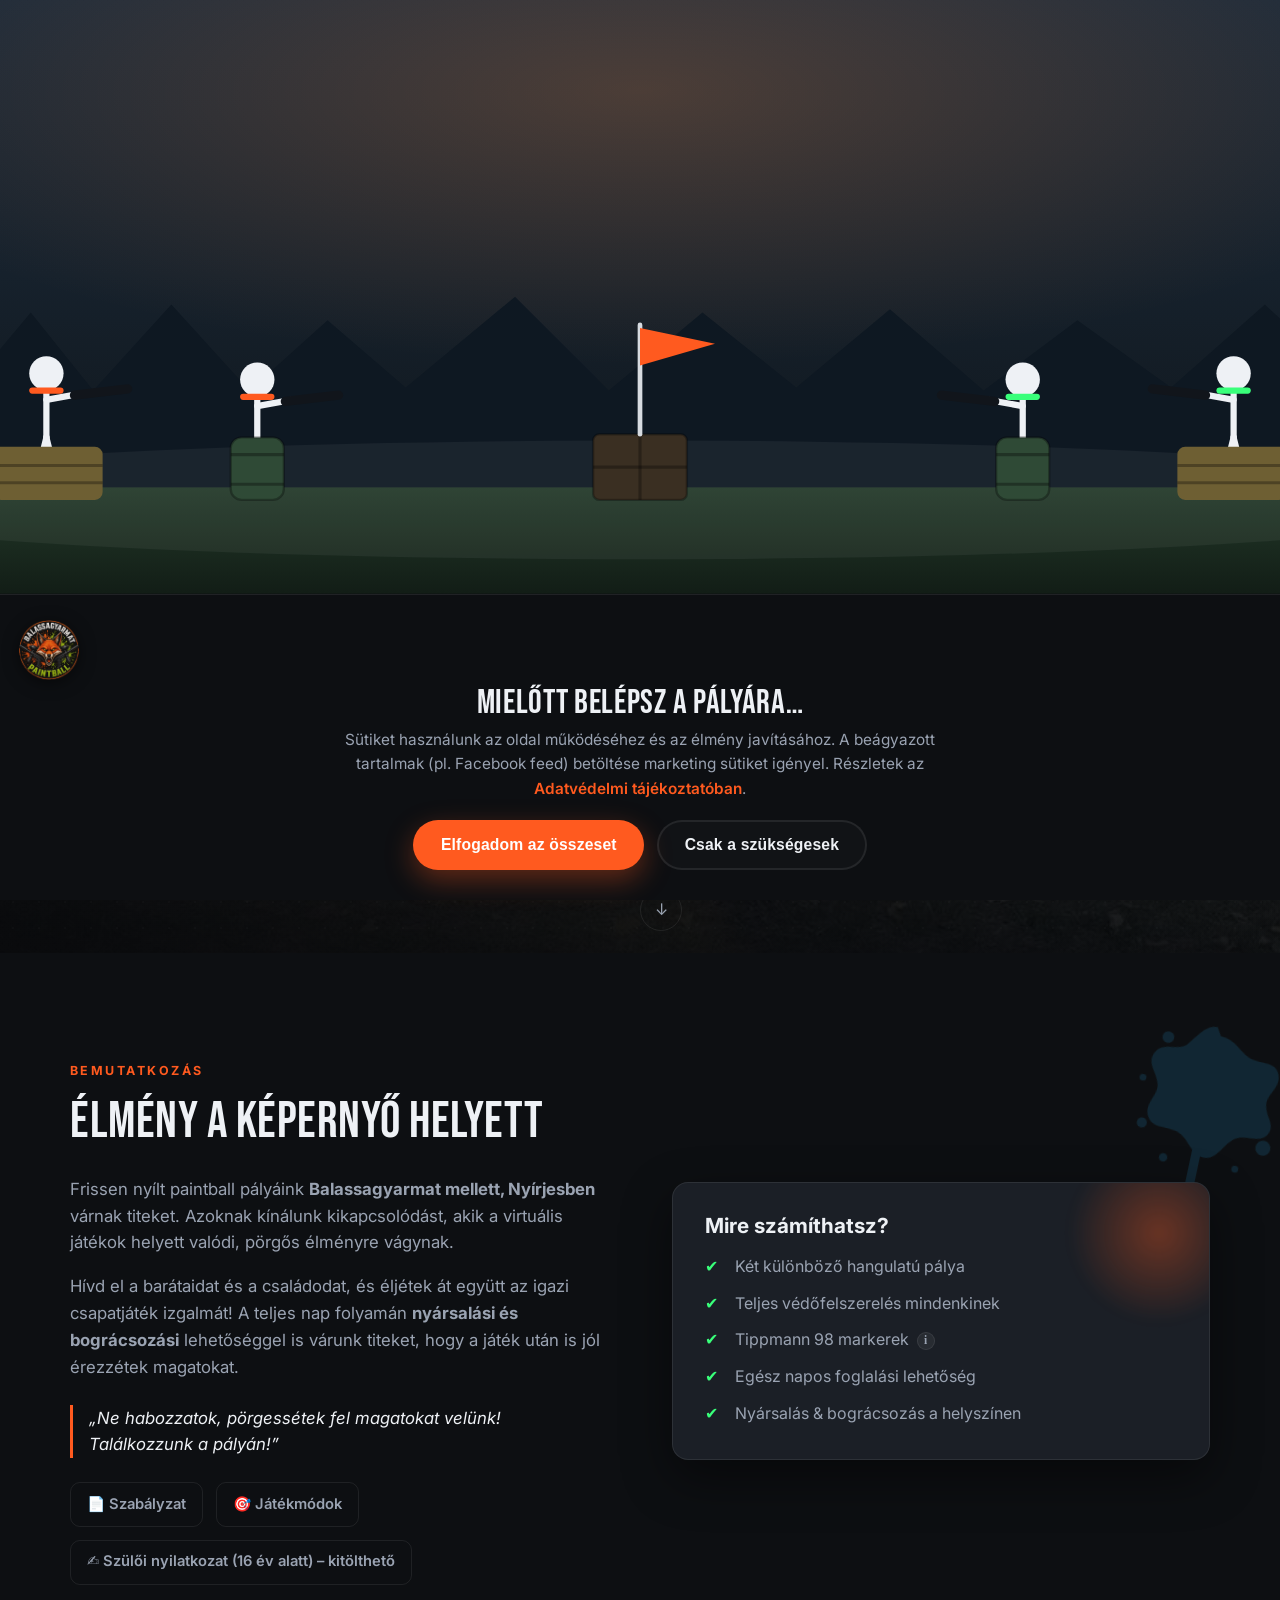
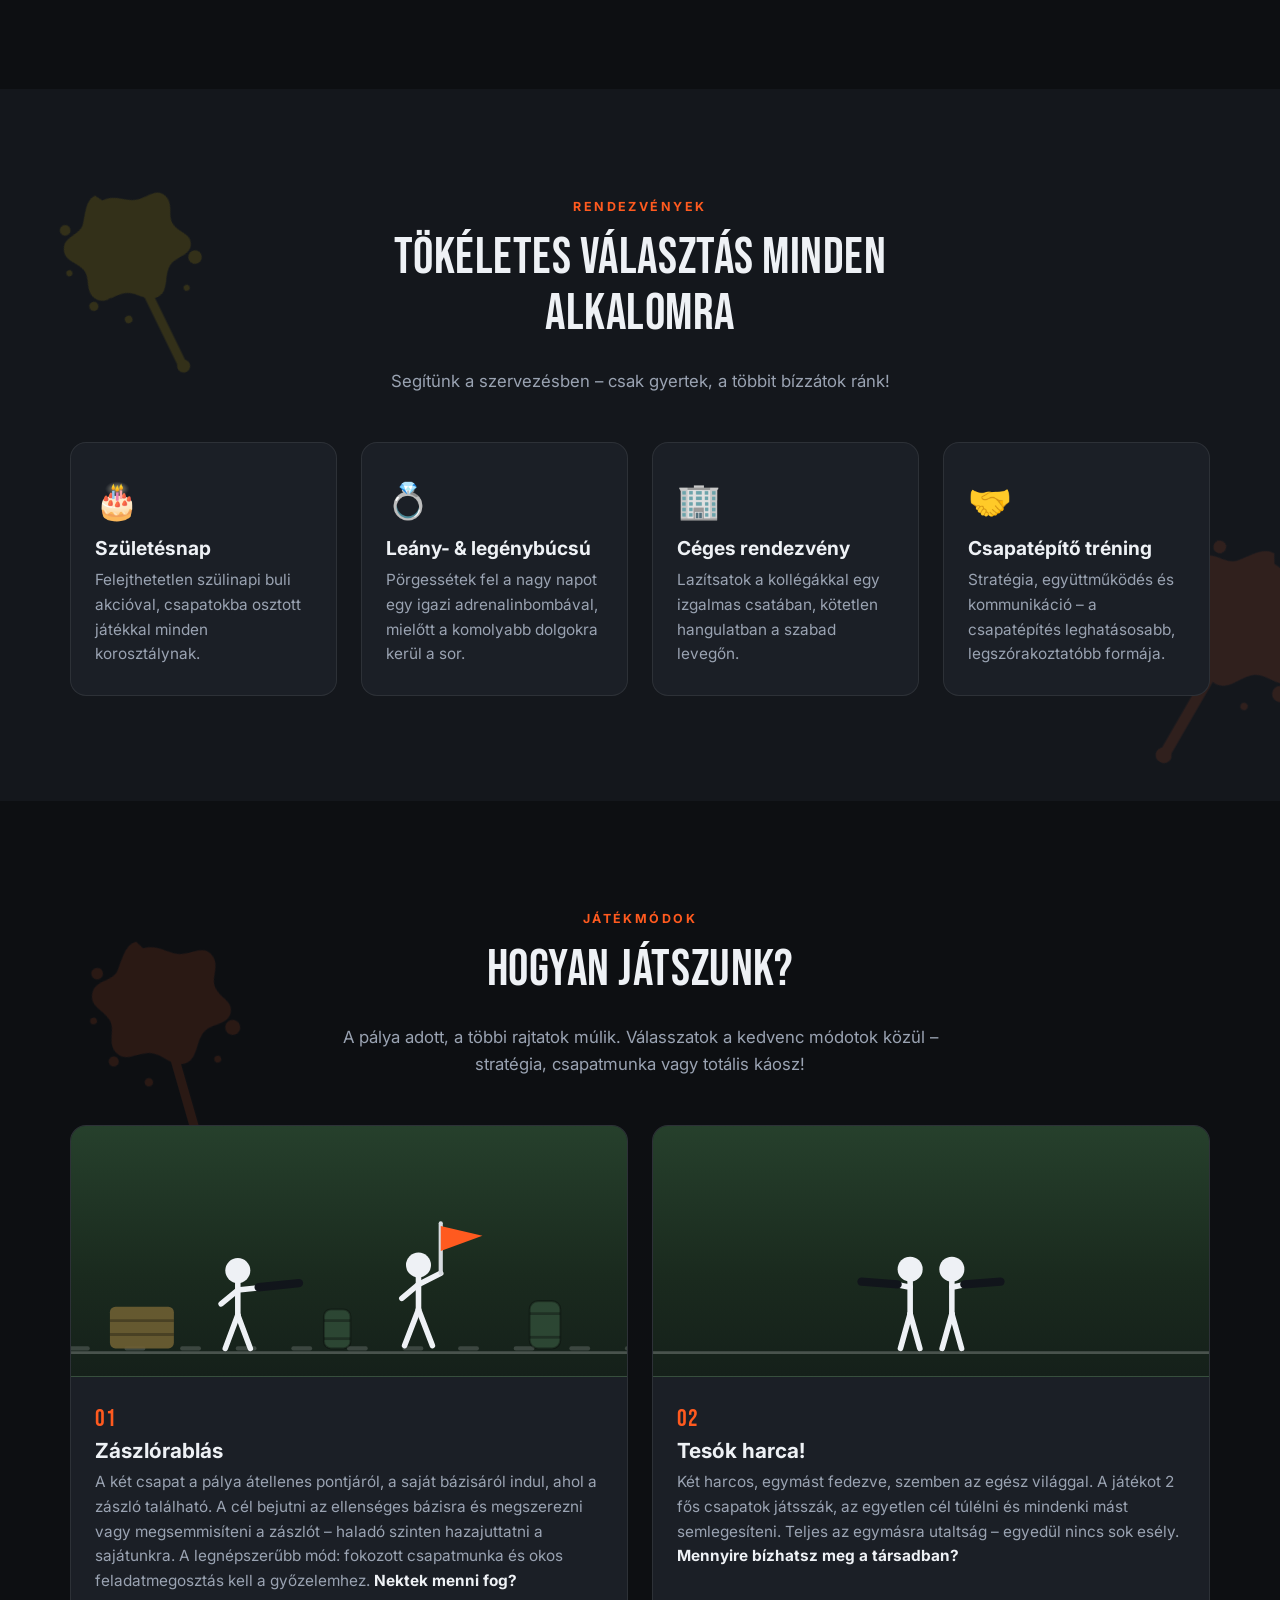
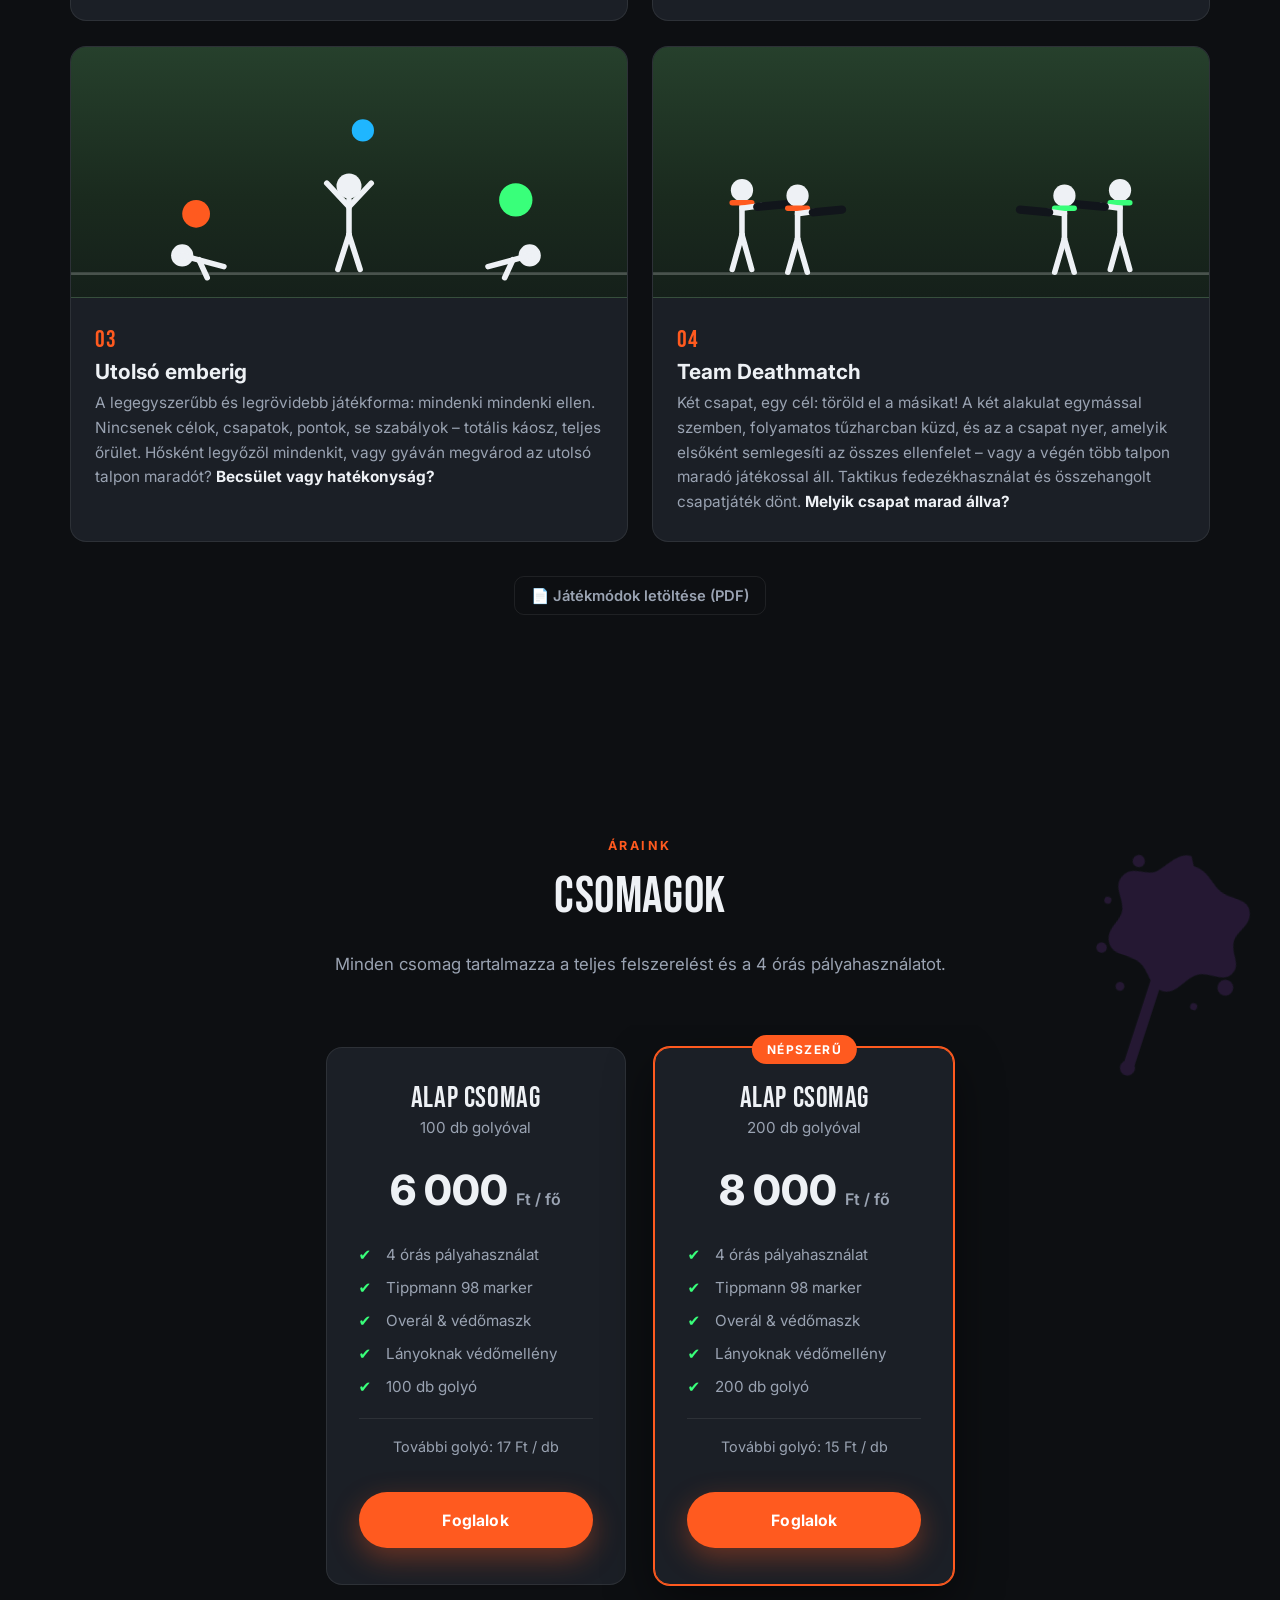
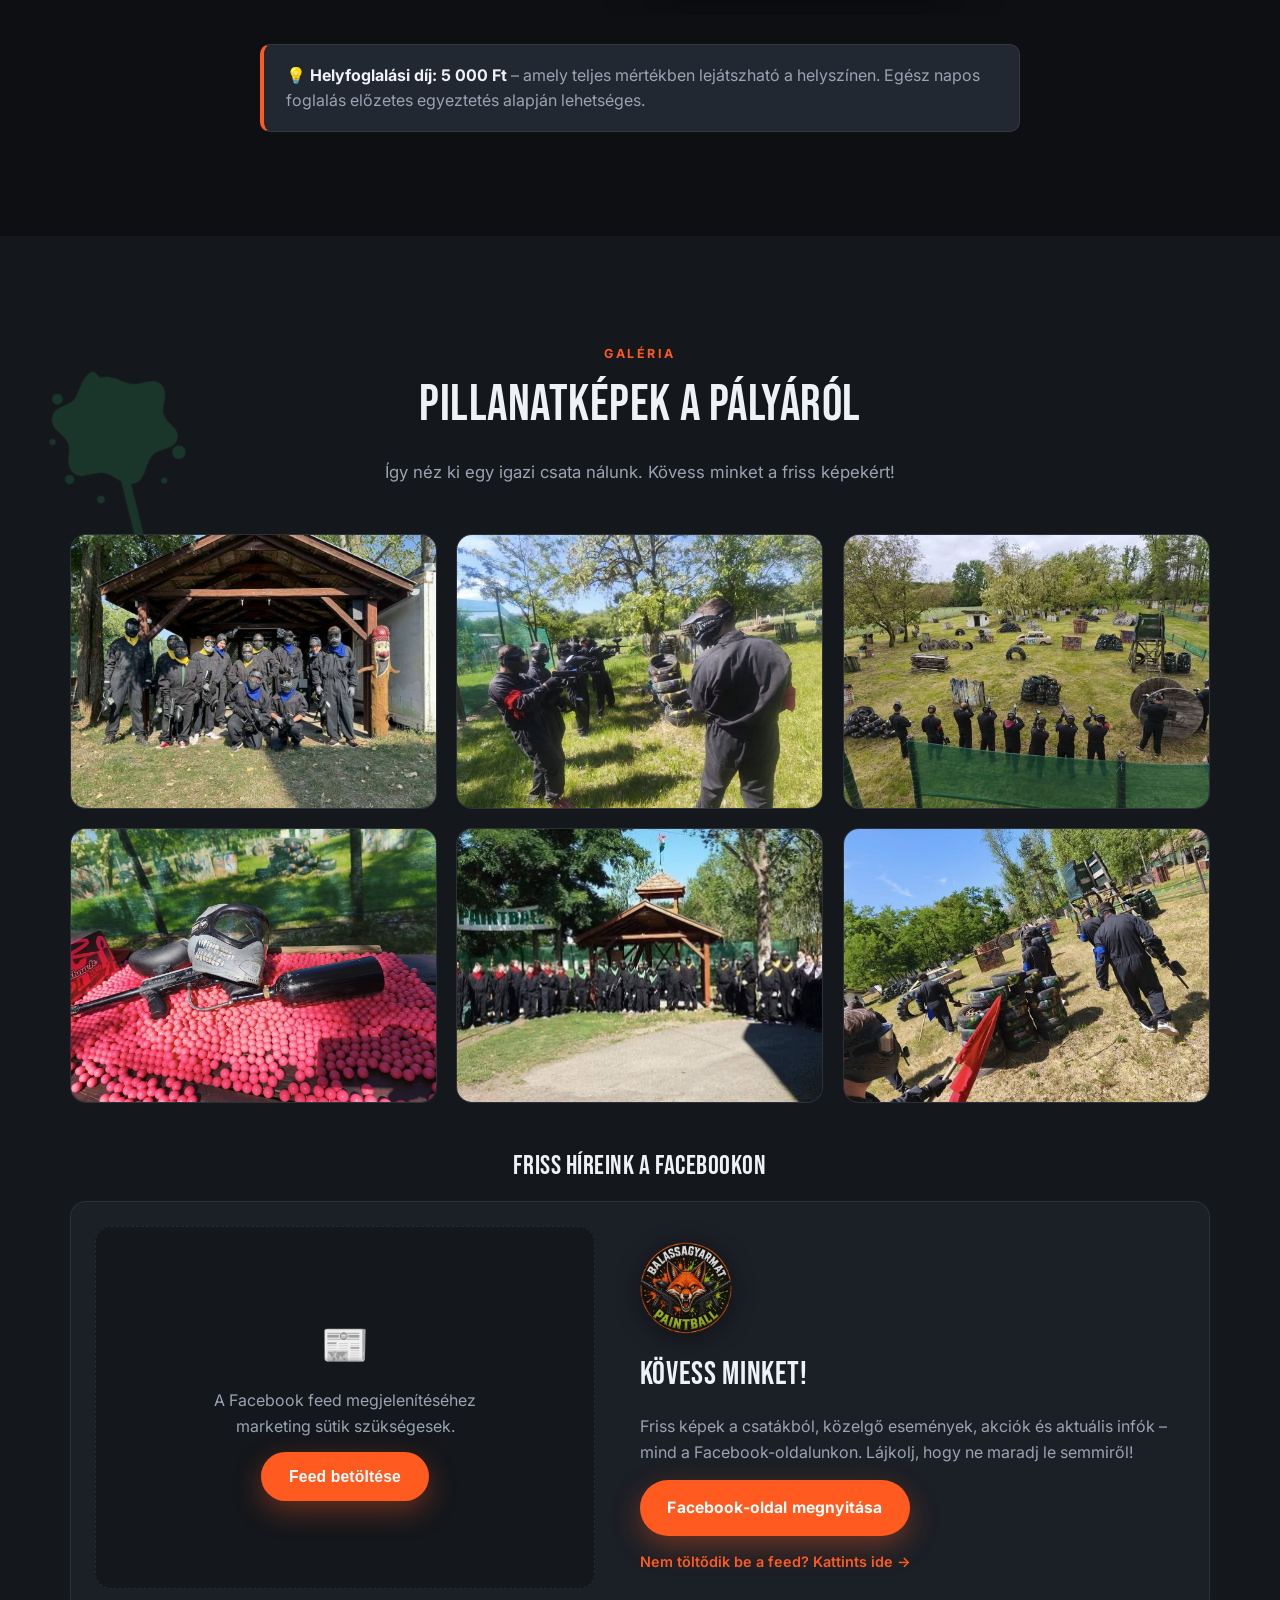
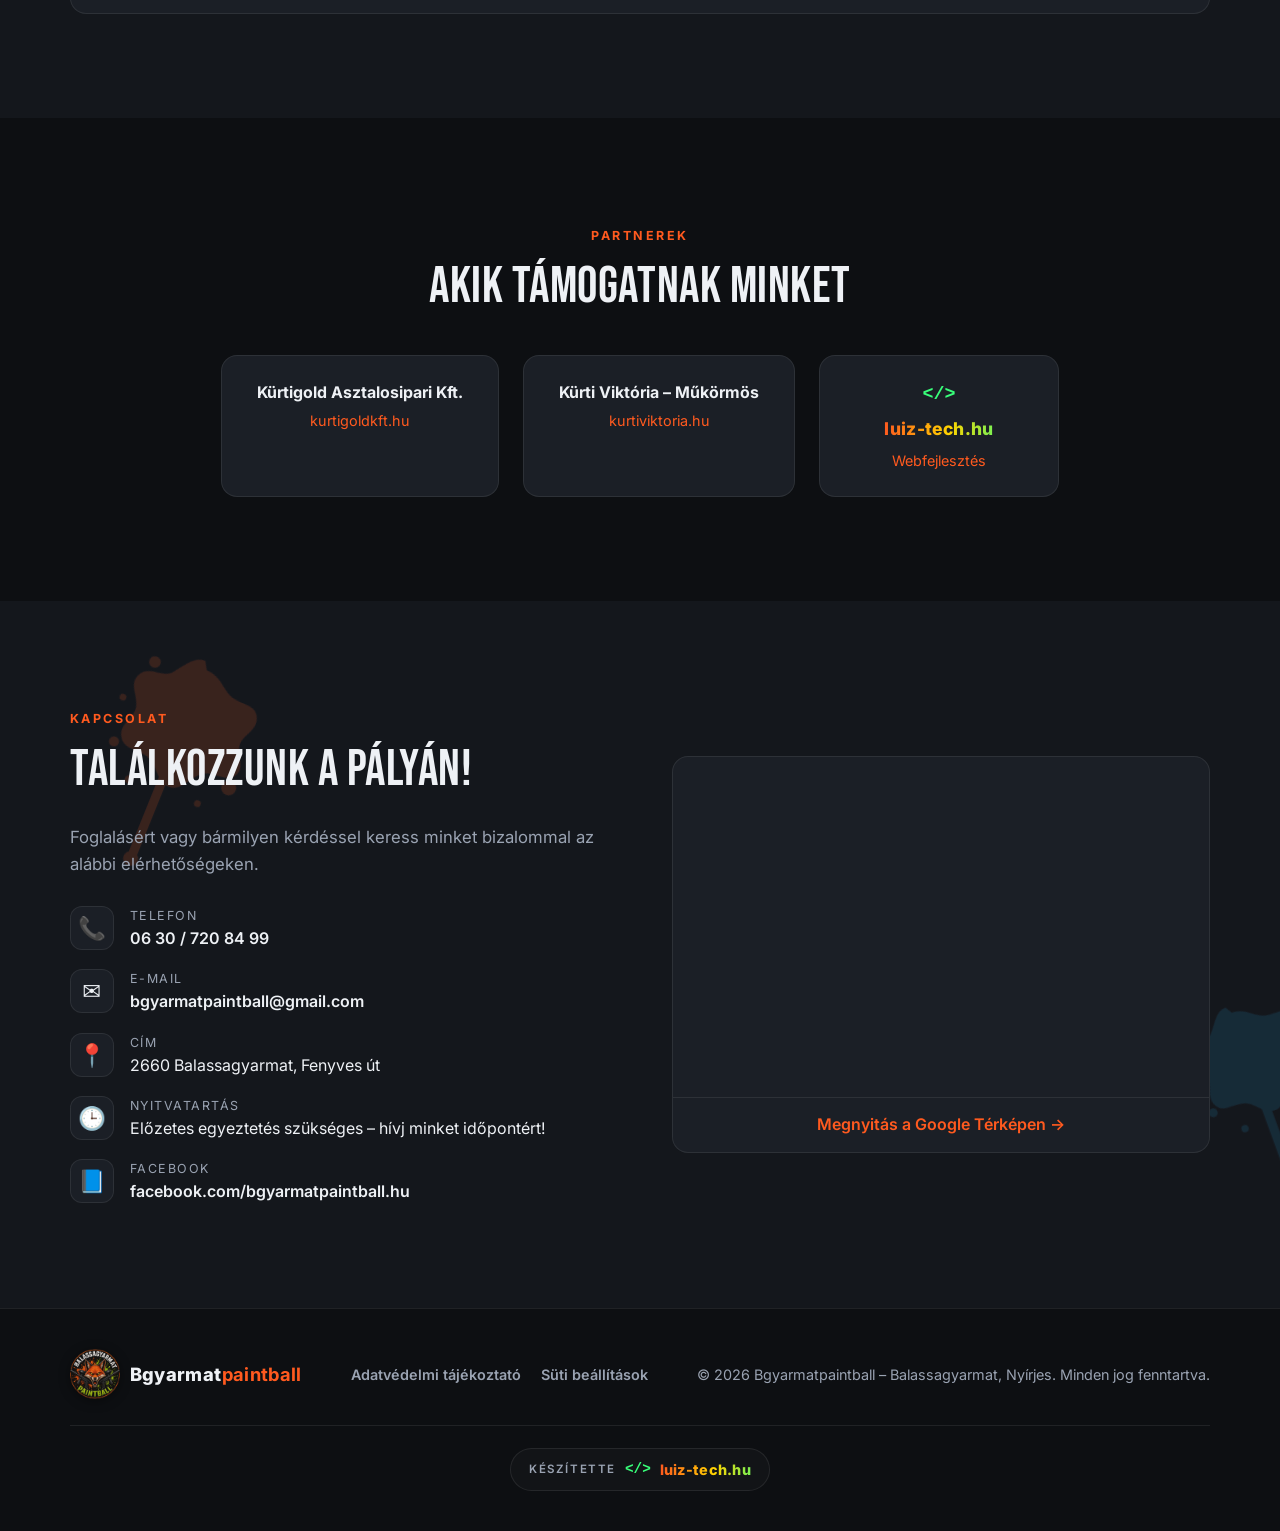
==== index.html @ 53f94572 "Facebook feed javítása: megbízható betöltés + click-to-load placeholder - A korábbi gond: süti-elfog" ====
<!DOCTYPE html>
<html lang="hu">
<head>
  <meta charset="UTF-8" />
  <meta name="viewport" content="width=device-width, initial-scale=1.0" />
  <title>Bgyarmatpaintball – Nógrád megye legmenőbb paintball pályája | Balassagyarmat</title>
  <meta name="description" content="Paintball pálya Balassagyarmaton (Nyírjes). Két pálya, teljes felszerelés, nyársalás és bográcsozás. Születésnap, legény- és leánybúcsú, céges rendezvény és csapatépítő tréning egy helyen. Foglalj időpontot!" />
  <meta name="keywords" content="paintball, paintball Balassagyarmat, paintball pálya, Nógrád paintball, csapatépítés, legénybúcsú, leánybúcsú, céges rendezvény, születésnap, Bgyarmatpaintball, Nyírjes" />
  <meta name="author" content="Bgyarmatpaintball" />
  <meta name="robots" content="index, follow, max-image-preview:large" />
  <meta name="theme-color" content="#0d0f12" />
  <link rel="canonical" href="https://bgyarmatpaintball.hu/" />

  <!-- Geo / helyi SEO -->
  <meta name="geo.region" content="HU-NO" />
  <meta name="geo.placename" content="Balassagyarmat" />
  <meta name="geo.position" content="48.0551;19.2833" />
  <meta name="ICBM" content="48.0551, 19.2833" />

  <!-- Open Graph -->
  <meta property="og:type" content="website" />
  <meta property="og:site_name" content="Bgyarmatpaintball" />
  <meta property="og:title" content="Bgyarmatpaintball – Nógrád megye legmenőbb paintball pályája" />
  <meta property="og:description" content="Két paintball pálya Balassagyarmat mellett, Nyírjesben. Adrenalin, csapatépítés és élmény barátoknak, családoknak." />
  <meta property="og:locale" content="hu_HU" />
  <meta property="og:url" content="https://bgyarmatpaintball.hu/" />
  <meta property="og:image" content="https://bgyarmatpaintball.hu/assets/img/logo.png" />
  <meta property="og:image:width" content="512" />
  <meta property="og:image:height" content="512" />
  <meta property="og:image:alt" content="Bgyarmatpaintball logó" />

  <!-- Twitter Card -->
  <meta name="twitter:card" content="summary_large_image" />
  <meta name="twitter:title" content="Bgyarmatpaintball – Nógrád megye legmenőbb paintball pályája" />
  <meta name="twitter:description" content="Két paintball pálya Balassagyarmaton. Adrenalin, csapatépítés és élmény barátoknak, családoknak, cégeknek." />
  <meta name="twitter:image" content="https://bgyarmatpaintball.hu/assets/img/logo.png" />

  <link rel="preconnect" href="https://fonts.googleapis.com" />
  <link rel="preconnect" href="https://fonts.gstatic.com" crossorigin />
  <link href="https://fonts.googleapis.com/css2?family=Bebas+Neue&family=Inter:wght@400;500;600;700;800&display=swap" rel="stylesheet" />
  <link rel="stylesheet" href="css/style.css" />
  <link rel="icon" type="image/png" sizes="64x64" href="assets/img/favicon-64.png" />
  <link rel="apple-touch-icon" href="assets/img/apple-touch-icon.png" />

  <!-- Strukturált adat (JSON-LD) – helyi vállalkozás / sportlétesítmény -->
  <script type="application/ld+json">
  {
    "@context": "https://schema.org",
    "@type": ["LocalBusiness", "SportsActivityLocation"],
    "name": "Bgyarmatpaintball",
    "description": "Paintball pálya Balassagyarmaton (Nyírjes). Két pálya, teljes felszerelés, nyársalás és bográcsozás. Rendezvények: születésnap, legény- és leánybúcsú, céges esemény, csapatépítés.",
    "url": "https://bgyarmatpaintball.hu/",
    "image": "https://bgyarmatpaintball.hu/assets/img/logo.png",
    "logo": "https://bgyarmatpaintball.hu/assets/img/logo.png",
    "telephone": "+36307208499",
    "email": "bgyarmatpaintball@gmail.com",
    "priceRange": "6000–8000 Ft",
    "currenciesAccepted": "HUF",
    "address": {
      "@type": "PostalAddress",
      "streetAddress": "Fenyves út",
      "addressLocality": "Balassagyarmat",
      "postalCode": "2660",
      "addressRegion": "Nógrád",
      "addressCountry": "HU"
    },
    "geo": {
      "@type": "GeoCoordinates",
      "latitude": 48.0551,
      "longitude": 19.2833
    },
    "areaServed": { "@type": "AdministrativeArea", "name": "Nógrád megye" },
    "sameAs": [ "https://www.facebook.com/bgyarmatpaintball.hu" ],
    "hasOfferCatalog": {
      "@type": "OfferCatalog",
      "name": "Paintball csomagok",
      "itemListElement": [
        {
          "@type": "Offer",
          "name": "Alap csomag – 100 db golyó",
          "price": "6000",
          "priceCurrency": "HUF",
          "description": "4 órás pályahasználat, felszerelés (Tippmann 98 marker, overál, védőmaszk, lányoknak védőmellény) és 100 db golyó."
        },
        {
          "@type": "Offer",
          "name": "Alap csomag – 200 db golyó",
          "price": "8000",
          "priceCurrency": "HUF",
          "description": "4 órás pályahasználat, felszerelés (Tippmann 98 marker, overál, védőmaszk, lányoknak védőmellény) és 200 db golyó."
        }
      ]
    }
  }
  </script>
</head>
<body>
  <!-- ===== Header / Navigation ===== -->
  <header class="site-header" id="top">
    <div class="container nav-wrap">
      <a href="#top" class="brand" aria-label="Bgyarmatpaintball főoldal">
        <img class="brand-logo" src="assets/img/logo.png" alt="Bgyarmatpaintball logó" width="46" height="46" />
        <span class="brand-text">Bgyarmat<strong>paintball</strong></span>
      </a>

      <nav class="main-nav" id="mainNav" aria-label="Fő navigáció">
        <a href="#bemutatkozas">Bemutatkozás</a>
        <a href="#szolgaltatasok">Szolgáltatások</a>
        <a href="#jatekmodok">Játékmódok</a>
        <a href="#araink">Áraink</a>
        <a href="#galeria">Galéria</a>
        <a href="#partnerek">Partnerek</a>
        <a href="#kapcsolat" class="nav-cta">Kapcsolat</a>
      </nav>

      <button class="nav-toggle" id="navToggle" aria-label="Menü megnyitása" aria-expanded="false" aria-controls="mainNav">
        <span></span><span></span><span></span>
      </button>
    </div>
  </header>

  <!-- ===== Hero ===== -->
  <section class="hero" id="hero">
    <div class="hero-slideshow" id="heroSlideshow" aria-hidden="true">
      <div class="hero-slide is-active" style="background-image:url('assets/img/galeria1.jpg')"></div>
      <div class="hero-slide" style="background-image:url('assets/img/galeria4.jpg')"></div>
      <div class="hero-slide" style="background-image:url('assets/img/galeria3.jpg')"></div>
      <div class="hero-slide" style="background-image:url('assets/img/galeria2.jpg')"></div>
    </div>
    <div class="hero-overlay" aria-hidden="true"></div>
    <span class="paint" aria-hidden="true" style="--c:#ff5a1f;--x:78%;--y:14%;--s:1.3;--r:-18deg;--o:.22"><i class="drip"></i></span>
    <span class="paint" aria-hidden="true" style="--c:#39ff7a;--x:6%;--y:58%;--s:.9;--r:24deg;--o:.18"><i class="drip"></i></span>
    <div class="container hero-inner">
      <p class="hero-eyebrow" data-edit="hero.eyebrow">Balassagyarmat &bull; Nyírjes</p>
      <h1 class="hero-title" data-edit="hero.title">Nógrád megye<br /><span class="hl">legmenőbb</span> paintball pályája</h1>
      <p class="hero-lead" data-edit="hero.lead">Tedd le a kontrollert, vedd fel a maszkot! Két pálya, profi felszerelés, valódi adrenalin – barátokkal, családdal, kollégákkal.</p>
      <div class="hero-actions">
        <a href="#kapcsolat" class="btn btn-primary">Foglalj időpontot</a>
        <a href="#araink" class="btn btn-ghost">Áraink megtekintése</a>
      </div>
      <ul class="hero-stats">
        <li><span class="num">2</span><span class="lbl">pálya</span></li>
        <li><span class="num">4</span><span class="lbl">óra játék</span></li>
        <li><span class="num">100+</span><span class="lbl">golyó / fő</span></li>
      </ul>
    </div>
    <a href="#bemutatkozas" class="scroll-down" aria-label="Tovább görgetés">&darr;</a>
  </section>

  <!-- ===== Bemutatkozás ===== -->
  <section class="section" id="bemutatkozas">
    <span class="paint" aria-hidden="true" style="--c:#1fb6ff;--x:88%;--y:8%;--s:1.1;--r:12deg;--o:.14"><i class="drip"></i></span>
    <div class="container grid-2">
      <div class="section-head">
        <span class="kicker">Bemutatkozás</span>
        <h2 data-edit="about.title">Élmény a képernyő helyett</h2>
        <p data-edit="about.p1">Frissen nyílt paintball pályáink <strong>Balassagyarmat mellett, Nyírjesben</strong> várnak titeket. Azoknak kínálunk kikapcsolódást, akik a virtuális játékok helyett valódi, pörgős élményre vágynak.</p>
        <p data-edit="about.p2">Hívd el a barátaidat és a családodat, és éljétek át együtt az igazi csapatjáték izgalmát! A teljes nap folyamán <strong>nyársalási és bográcsozási</strong> lehetőséggel is várunk titeket, hogy a játék után is jól érezzétek magatokat.</p>
        <p class="quote" data-edit="about.quote">„Ne habozzatok, pörgessétek fel magatokat velünk! Találkozzunk a pályán!”</p>
        <div class="doc-links">
          <a href="upload/szabalyzat.pdf" class="doc-link">📄 Szabályzat</a>
          <a href="upload/jatekmodok.pdf" class="doc-link">🎯 Játékmódok</a>
          <a href="upload/szuloi-nyilatkozat-kitoltheto.pdf" target="_blank" rel="noopener" class="doc-link">✍️ Szülői nyilatkozat (16 év alatt) – kitölthető</a>
        </div>
      </div>
      <div class="section-media">
        <div class="media-card">
          <div class="splat" aria-hidden="true"></div>
          <div class="media-card-inner">
            <h3>Mire számíthatsz?</h3>
            <ul class="check-list">
              <li>Két különböző hangulatú pálya</li>
              <li>Teljes védőfelszerelés mindenkinek</li>
              <li class="info-li">
                <span class="info-row">Tippmann 98 markerek<button class="info-btn" type="button" aria-expanded="false" aria-label="Mi az a Tippmann 98 marker?">i</button></span>
                <span class="info-text">A <strong>marker</strong> a paintballfegyver hivatalos neve. A <strong>Tippmann 98 Custom</strong> a bérpályák klasszikus, kezdőbarát eszköze: rendkívül strapabíró, megbízható és könnyen kezelhető, szinte elpusztíthatatlan – ezért tökéletes, ha most ismerkedsz a sporttal.</span>
              </li>
              <li>Egész napos foglalási lehetőség</li>
              <li>Nyársalás &amp; bográcsozás a helyszínen</li>
            </ul>
          </div>
        </div>
      </div>
    </div>
  </section>

  <!-- ===== Szolgáltatások / Eseménytípusok ===== -->
  <section class="section section-alt" id="szolgaltatasok">
    <span class="paint" aria-hidden="true" style="--c:#ffd400;--x:4%;--y:12%;--s:1;--r:-26deg;--o:.13"><i class="drip"></i></span>
    <span class="paint" aria-hidden="true" style="--c:#ff5a1f;--x:90%;--y:62%;--s:1.2;--r:30deg;--o:.12"><i class="drip"></i></span>
    <div class="container">
      <div class="section-head center">
        <span class="kicker">Rendezvények</span>
        <h2 data-edit="services.title">Tökéletes választás minden alkalomra</h2>
        <p data-edit="services.intro">Segítünk a szervezésben – csak gyertek, a többit bízzátok ránk!</p>
      </div>
      <div class="cards">
        <article class="card">
          <div class="card-icon">🎂</div>
          <h3>Születésnap</h3>
          <p>Felejthetetlen szülinapi buli akcióval, csapatokba osztott játékkal minden korosztálynak.</p>
        </article>
        <article class="card">
          <div class="card-icon">💍</div>
          <h3>Leány- &amp; legénybúcsú</h3>
          <p>Pörgessétek fel a nagy napot egy igazi adrenalinbombával, mielőtt a komolyabb dolgokra kerül a sor.</p>
        </article>
        <article class="card">
          <div class="card-icon">🏢</div>
          <h3>Céges rendezvény</h3>
          <p>Lazítsatok a kollégákkal egy izgalmas csatában, kötetlen hangulatban a szabad levegőn.</p>
        </article>
        <article class="card">
          <div class="card-icon">🤝</div>
          <h3>Csapatépítő tréning</h3>
          <p>Stratégia, együttműködés és kommunikáció – a csapatépítés leghatásosabb, legszórakoztatóbb formája.</p>
        </article>
      </div>
    </div>
  </section>

  <!-- ===== Áraink ===== -->
  <!-- ===== Játékmódok ===== -->
  <section class="section" id="jatekmodok">
    <span class="paint" aria-hidden="true" style="--c:#ff5a1f;--x:6%;--y:8%;--s:1.1;--r:-16deg;--o:.12"><i class="drip"></i></span>
    <div class="container">
      <div class="section-head center">
        <span class="kicker">Játékmódok</span>
        <h2 data-edit="modes.title">Hogyan játszunk?</h2>
        <p data-edit="modes.intro">A pálya adott, a többi rajtatok múlik. Válasszatok a kedvenc módotok közül – stratégia, csapatmunka vagy totális káosz!</p>
      </div>

      <div class="gm-grid">
        <!-- 1. Zászlórablás (CTF) -->
        <article class="gm-card">
          <div class="gm-stage">
            <svg class="gm-scene" viewBox="0 0 400 180" role="img" aria-label="Zászlórablás: a játékos a zászlóval menekül, miközben üldözik">
              <defs>
                <clipPath id="gmClip1"><rect x="0" y="0" width="400" height="180" rx="14"/></clipPath>
              </defs>
              <g clip-path="url(#gmClip1)">
                <!-- talaj -->
                <g class="gm-ticks">
                  <line x1="-40" y1="160" x2="-28" y2="160"/><line x1="0" y1="160" x2="12" y2="160"/>
                  <line x1="40" y1="160" x2="52" y2="160"/><line x1="80" y1="160" x2="92" y2="160"/>
                  <line x1="120" y1="160" x2="132" y2="160"/><line x1="160" y1="160" x2="172" y2="160"/>
                  <line x1="200" y1="160" x2="212" y2="160"/><line x1="240" y1="160" x2="252" y2="160"/>
                  <line x1="280" y1="160" x2="292" y2="160"/><line x1="320" y1="160" x2="332" y2="160"/>
                  <line x1="360" y1="160" x2="372" y2="160"/><line x1="400" y1="160" x2="412" y2="160"/>
                </g>
                <line class="gm-ground" x1="0" y1="163" x2="400" y2="163"/>

                <!-- fedezékek (háttér): szénabála, hordók -->
                <g class="gm-props">
                  <g class="gm-bale" transform="translate(28,130)">
                    <rect x="0" y="0" width="46" height="30" rx="4"/>
                    <line x1="0" y1="10" x2="46" y2="10"/>
                    <line x1="0" y1="20" x2="46" y2="20"/>
                  </g>
                  <g class="gm-barrel" transform="translate(182,132)">
                    <rect x="0" y="0" width="19" height="28" rx="5"/>
                    <line x1="0" y1="8" x2="19" y2="8"/>
                    <line x1="0" y1="21" x2="19" y2="21"/>
                  </g>
                  <g class="gm-barrel" transform="translate(330,126)">
                    <rect x="0" y="0" width="22" height="34" rx="6"/>
                    <line x1="0" y1="9" x2="22" y2="9"/>
                    <line x1="0" y1="26" x2="22" y2="26"/>
                  </g>
                </g>

                <!-- üldöző (hátul, marker) -->
                <g class="gm-fig gm-chaser">
                  <line class="gm-leg gm-lf" x1="120" y1="136" x2="129" y2="160"/>
                  <line class="gm-leg gm-lb" x1="120" y1="136" x2="111" y2="160"/>
                  <line class="gm-limb" x1="120" y1="113" x2="120" y2="136"/>
                  <circle class="gm-head" cx="120" cy="104" r="9"/>
                  <line class="gm-arm gm-arm-b" x1="120" y1="118" x2="108" y2="128"/>
                  <line class="gm-limb" x1="120" y1="118" x2="139" y2="116"/>
                  <line class="gm-marker" x1="135" y1="116" x2="164" y2="113"/>
                </g>

                <!-- lövedékek -->
                <circle class="gm-pb gm-pb1" cx="166" cy="113" r="4"/>
                <circle class="gm-pb gm-pb2" cx="166" cy="113" r="4"/>
                <circle class="gm-pb gm-pb3" cx="166" cy="113" r="4"/>

                <!-- menekülő (elöl, zászlóval) -->
                <g class="gm-fig gm-runner">
                  <line class="gm-leg gm-lf" x1="250" y1="132" x2="260" y2="158"/>
                  <line class="gm-leg gm-lb" x1="250" y1="132" x2="240" y2="158"/>
                  <line class="gm-limb" x1="250" y1="109" x2="250" y2="132"/>
                  <circle class="gm-head" cx="250" cy="100" r="9"/>
                  <line class="gm-arm gm-arm-b" x1="250" y1="114" x2="238" y2="124"/>
                  <line class="gm-limb" x1="250" y1="114" x2="266" y2="106"/>
                  <!-- zászló -->
                  <line class="gm-flagpole" x1="266" y1="106" x2="266" y2="70"/>
                  <path class="gm-flag" d="M266 72 L296 79 L266 90 Z"/>
                </g>
              </g>
            </svg>
          </div>
          <div class="gm-body">
            <span class="gm-num">01</span>
            <h3 data-edit="modes.m1.title">Zászlórablás</h3>
            <p data-edit="modes.m1.text">A két csapat a pálya átellenes pontjáról, a saját bázisáról indul, ahol a zászló található. A cél bejutni az ellenséges bázisra és megszerezni vagy megsemmisíteni a zászlót – haladó szinten hazajuttatni a sajátunkra. A legnépszerűbb mód: fokozott csapatmunka és okos feladatmegosztás kell a győzelemhez. <strong>Nektek menni fog?</strong></p>
          </div>
        </article>

        <!-- 2. Tesók harca -->
        <article class="gm-card">
          <div class="gm-stage">
            <svg class="gm-scene" viewBox="0 0 400 180" role="img" aria-label="Tesók harca: két játékos egymást fedezve">
              <defs><clipPath id="gmClip2"><rect x="0" y="0" width="400" height="180" rx="14"/></clipPath></defs>
              <g clip-path="url(#gmClip2)">
                <line class="gm-ground" x1="0" y1="163" x2="400" y2="163"/>
                <!-- lövedékek kifelé -->
                <circle class="gm-pb gm-pbL" cx="172" cy="112" r="4"/>
                <circle class="gm-pb gm-pbR" cx="228" cy="112" r="4"/>
                <!-- bal harcos (balra néz) -->
                <g class="gm-fig gm-duo gm-duoA">
                  <line class="gm-leg2 gm-l2a" x1="185" y1="135" x2="178" y2="160"/>
                  <line class="gm-leg2 gm-l2b" x1="185" y1="135" x2="192" y2="160"/>
                  <line class="gm-limb" x1="185" y1="112" x2="185" y2="135"/>
                  <circle class="gm-head" cx="185" cy="103" r="9"/>
                  <line class="gm-limb" x1="185" y1="116" x2="170" y2="113"/>
                  <line class="gm-marker" x1="176" y1="114" x2="150" y2="112"/>
                </g>
                <!-- jobb harcos (jobbra néz) -->
                <g class="gm-fig gm-duo gm-duoB">
                  <line class="gm-leg2 gm-l2a" x1="215" y1="135" x2="222" y2="160"/>
                  <line class="gm-leg2 gm-l2b" x1="215" y1="135" x2="208" y2="160"/>
                  <line class="gm-limb" x1="215" y1="112" x2="215" y2="135"/>
                  <circle class="gm-head" cx="215" cy="103" r="9"/>
                  <line class="gm-limb" x1="215" y1="116" x2="230" y2="113"/>
                  <line class="gm-marker" x1="224" y1="114" x2="250" y2="112"/>
                </g>
              </g>
            </svg>
          </div>
          <div class="gm-body">
            <span class="gm-num">02</span>
            <h3 data-edit="modes.m2.title">Tesók harca!</h3>
            <p data-edit="modes.m2.text">Két harcos, egymást fedezve, szemben az egész világgal. A játékot 2 fős csapatok játsszák, az egyetlen cél túlélni és mindenki mást semlegesíteni. Teljes az egymásra utaltság – egyedül nincs sok esély. <strong>Mennyire bízhatsz meg a társadban?</strong></p>
          </div>
        </article>

        <!-- 3. Utolsó emberig -->
        <article class="gm-card">
          <div class="gm-stage">
            <svg class="gm-scene" viewBox="0 0 400 180" role="img" aria-label="Utolsó emberig: mindenki mindenki ellen, egy győztes marad">
              <defs><clipPath id="gmClip3"><rect x="0" y="0" width="400" height="180" rx="14"/></clipPath></defs>
              <g clip-path="url(#gmClip3)">
                <line class="gm-ground" x1="0" y1="163" x2="400" y2="163"/>
                <!-- festékfröccsenések -->
                <circle class="gm-burst gm-b1" cx="90" cy="120" r="10"/>
                <circle class="gm-burst gm-b2" cx="320" cy="110" r="12"/>
                <circle class="gm-burst gm-b3" cx="210" cy="60" r="8"/>
                <!-- elesett figurák -->
                <g class="gm-fig gm-fallen gm-fall1">
                  <circle class="gm-head" cx="80" cy="150" r="8"/>
                  <line class="gm-limb" x1="80" y1="150" x2="110" y2="158"/>
                  <line class="gm-limb" x1="92" y1="153" x2="98" y2="166"/>
                </g>
                <g class="gm-fig gm-fallen gm-fall2">
                  <circle class="gm-head" cx="330" cy="150" r="8"/>
                  <line class="gm-limb" x1="330" y1="150" x2="300" y2="158"/>
                  <line class="gm-limb" x1="318" y1="153" x2="312" y2="166"/>
                </g>
                <!-- győztes (középen, karok fel) -->
                <g class="gm-fig gm-winner">
                  <line class="gm-leg2 gm-l2a" x1="200" y1="135" x2="208" y2="160"/>
                  <line class="gm-leg2 gm-l2b" x1="200" y1="135" x2="192" y2="160"/>
                  <line class="gm-limb" x1="200" y1="110" x2="200" y2="135"/>
                  <circle class="gm-head" cx="200" cy="100" r="9"/>
                  <line class="gm-limb gm-cheerL" x1="200" y1="115" x2="184" y2="98"/>
                  <line class="gm-limb gm-cheerR" x1="200" y1="115" x2="216" y2="98"/>
                </g>
              </g>
            </svg>
          </div>
          <div class="gm-body">
            <span class="gm-num">03</span>
            <h3 data-edit="modes.m3.title">Utolsó emberig</h3>
            <p data-edit="modes.m3.text">A legegyszerűbb és legrövidebb játékforma: mindenki mindenki ellen. Nincsenek célok, csapatok, pontok, se szabályok – totális káosz, teljes őrület. Hősként legyőzöl mindenkit, vagy gyáván megvárod az utolsó talpon maradót? <strong>Becsület vagy hatékonyság?</strong></p>
          </div>
        </article>

        <!-- 4. Team Deathmatch -->
        <article class="gm-card">
          <div class="gm-stage">
            <svg class="gm-scene" viewBox="0 0 400 180" role="img" aria-label="Team Deathmatch: két csapat egymással szemben tűzharcban">
              <defs><clipPath id="gmClip4"><rect x="0" y="0" width="400" height="180" rx="14"/></clipPath></defs>
              <g clip-path="url(#gmClip4)">
                <line class="gm-ground" x1="0" y1="163" x2="400" y2="163"/>

                <!-- kereszttűz -->
                <circle class="gm-tdm-pb gm-tdm-pbO" cx="100" cy="113" r="4"/>
                <circle class="gm-tdm-pb gm-tdm-pbO d2" cx="138" cy="117" r="4"/>
                <circle class="gm-tdm-pb gm-tdm-pbG" cx="300" cy="113" r="4"/>
                <circle class="gm-tdm-pb gm-tdm-pbG d2" cx="262" cy="117" r="4"/>

                <!-- bal csapat (narancs) -->
                <g class="gm-fig gm-tdm gm-tdmA1">
                  <line class="gm-leg2" x1="64" y1="135" x2="71" y2="160"/>
                  <line class="gm-leg2" x1="64" y1="135" x2="57" y2="160"/>
                  <line class="gm-limb" x1="64" y1="112" x2="64" y2="135"/>
                  <circle class="gm-head" cx="64" cy="103" r="8"/>
                  <line class="gm-scarf gm-scarf-o" x1="57" y1="112" x2="71" y2="112"/>
                  <line class="gm-limb" x1="64" y1="116" x2="78" y2="114"/>
                  <line class="gm-marker" x1="75" y1="115" x2="96" y2="113"/>
                </g>
                <g class="gm-fig gm-tdm gm-tdmA2">
                  <line class="gm-leg2" x1="104" y1="138" x2="111" y2="162"/>
                  <line class="gm-leg2" x1="104" y1="138" x2="97" y2="162"/>
                  <line class="gm-limb" x1="104" y1="116" x2="104" y2="138"/>
                  <circle class="gm-head" cx="104" cy="107" r="8"/>
                  <line class="gm-scarf gm-scarf-o" x1="97" y1="116" x2="111" y2="116"/>
                  <line class="gm-limb" x1="104" y1="120" x2="118" y2="118"/>
                  <line class="gm-marker" x1="115" y1="119" x2="136" y2="117"/>
                </g>

                <!-- jobb csapat (zöld) -->
                <g class="gm-fig gm-tdm gm-tdmB1">
                  <line class="gm-leg2" x1="336" y1="135" x2="343" y2="160"/>
                  <line class="gm-leg2" x1="336" y1="135" x2="329" y2="160"/>
                  <line class="gm-limb" x1="336" y1="112" x2="336" y2="135"/>
                  <circle class="gm-head" cx="336" cy="103" r="8"/>
                  <line class="gm-scarf gm-scarf-g" x1="329" y1="112" x2="343" y2="112"/>
                  <line class="gm-limb" x1="336" y1="116" x2="322" y2="114"/>
                  <line class="gm-marker" x1="325" y1="115" x2="304" y2="113"/>
                </g>
                <g class="gm-fig gm-tdm gm-tdmB2">
                  <line class="gm-leg2" x1="296" y1="138" x2="303" y2="162"/>
                  <line class="gm-leg2" x1="296" y1="138" x2="289" y2="162"/>
                  <line class="gm-limb" x1="296" y1="116" x2="296" y2="138"/>
                  <circle class="gm-head" cx="296" cy="107" r="8"/>
                  <line class="gm-scarf gm-scarf-g" x1="289" y1="116" x2="303" y2="116"/>
                  <line class="gm-limb" x1="296" y1="120" x2="282" y2="118"/>
                  <line class="gm-marker" x1="285" y1="119" x2="264" y2="117"/>
                </g>
              </g>
            </svg>
          </div>
          <div class="gm-body">
            <span class="gm-num">04</span>
            <h3 data-edit="modes.m4.title">Team Deathmatch</h3>
            <p data-edit="modes.m4.text">Két csapat, egy cél: töröld el a másikat! A két alakulat egymással szemben, folyamatos tűzharcban küzd, és az a csapat nyer, amelyik elsőként semlegesíti az összes ellenfelet – vagy a végén több talpon maradó játékossal áll. Taktikus fedezékhasználat és összehangolt csapatjáték dönt. <strong>Melyik csapat marad állva?</strong></p>
          </div>
        </article>
      </div>

      <p class="gm-doc">
        <a href="upload/jatekmodok.pdf" target="_blank" rel="noopener" class="doc-link">📄 Játékmódok letöltése (PDF)</a>
      </p>
    </div>
  </section>

  <section class="section" id="araink">
    <span class="paint" aria-hidden="true" style="--c:#b14bff;--x:85%;--y:10%;--s:1.15;--r:18deg;--o:.14"><i class="drip"></i></span>
    <div class="container">
      <div class="section-head center">
        <span class="kicker">Áraink</span>
        <h2>Csomagok</h2>
        <p>Minden csomag tartalmazza a teljes felszerelést és a 4 órás pályahasználatot.</p>
      </div>
      <div class="price-carousel" id="priceCarousel">
        <div class="price-viewport">
          <div class="price-track" id="priceTrack">
            <!-- A csomagokat a JS rendereli (admin.js). Ez itt no-JS tartalék. -->
            <article class="price-card">
              <h3 class="price-name">Alap csomag</h3>
              <p class="price-sub">100 db golyóval</p>
              <p class="price-value">6&nbsp;000 <span>Ft / fő</span></p>
              <ul class="price-feat">
                <li>4 órás pályahasználat</li>
                <li>Tippmann 98 marker</li>
                <li>Overál &amp; védőmaszk</li>
                <li>Lányoknak védőmellény</li>
                <li>100 db golyó</li>
              </ul>
              <p class="price-extra">További golyó: <strong>17 Ft / db</strong></p>
              <a href="#kapcsolat" class="btn btn-primary btn-block">Foglalok</a>
            </article>
            <article class="price-card featured hl hl-orange">
              <span class="badge">Népszerű</span>
              <h3 class="price-name">Alap csomag</h3>
              <p class="price-sub">200 db golyóval</p>
              <p class="price-value">8&nbsp;000 <span>Ft / fő</span></p>
              <ul class="price-feat">
                <li>4 órás pályahasználat</li>
                <li>Tippmann 98 marker</li>
                <li>Overál &amp; védőmaszk</li>
                <li>Lányoknak védőmellény</li>
                <li>200 db golyó</li>
              </ul>
              <p class="price-extra">További golyó: <strong>15 Ft / db</strong></p>
              <a href="#kapcsolat" class="btn btn-primary btn-block">Foglalok</a>
            </article>
          </div>
        </div>
        <div class="price-arrows" id="priceArrows" hidden>
          <button type="button" class="pc-arrow" id="pcPrev" aria-label="Előző csomag">&lsaquo;</button>
          <button type="button" class="pc-arrow" id="pcNext" aria-label="Következő csomag">&rsaquo;</button>
        </div>
      </div>

      <div class="price-note">
        <p data-edit="price.note">💡 <strong>Helyfoglalási díj: 5 000 Ft</strong> – amely teljes mértékben lejátszható a helyszínen. Egész napos foglalás előzetes egyeztetés alapján lehetséges.</p>
      </div>
    </div>
  </section>

  <!-- ===== Galéria ===== -->
  <section class="section section-alt" id="galeria">
    <span class="paint" aria-hidden="true" style="--c:#39ff7a;--x:3%;--y:8%;--s:1;--r:-14deg;--o:.13"><i class="drip"></i></span>
    <div class="container">
      <div class="section-head center">
        <span class="kicker">Galéria</span>
        <h2>Pillanatképek a pályáról</h2>
        <p>Így néz ki egy igazi csata nálunk. Kövess minket a friss képekért!</p>
      </div>
      <div class="gallery" id="gallery">
        <figure class="gallery-item">
          <img src="assets/img/galeria1.jpg" alt="Csapatkép felszerelésben a pálya fedett részénél" loading="lazy" width="1024" height="768" />
        </figure>
        <figure class="gallery-item">
          <img src="assets/img/galeria2.jpg" alt="Játékosok akció közben, markerrel célozva" loading="lazy" width="590" height="443" />
        </figure>
        <figure class="gallery-item">
          <img src="assets/img/galeria3.jpg" alt="Légifelvétel a pályáról és a fedezékekről" loading="lazy" width="590" height="443" />
        </figure>
        <figure class="gallery-item">
          <img src="assets/img/galeria4.jpg" alt="Paintball marker és maszk a golyókkal" loading="lazy" width="1280" height="960" />
        </figure>
        <figure class="gallery-item">
          <img src="assets/img/galeria5.jpg" alt="Nagy csapat a pálya bejáratánál" loading="lazy" width="733" height="720" />
        </figure>
        <figure class="gallery-item">
          <img src="assets/img/galeria6.jpg" alt="Játékosok előrenyomulása a fedezékek között" loading="lazy" width="590" height="443" />
        </figure>
      </div>
      <div class="fb-feed">
        <h3 class="fb-feed-title">Friss híreink a Facebookon</h3>
        <div class="fb-grid">
          <div class="fb-embed">
            <div id="fb-root"></div>
            <div class="fb-page"
              data-href="https://www.facebook.com/bgyarmatpaintball.hu"
              data-tabs="timeline"
              data-width="500"
              data-height="640"
              data-small-header="false"
              data-adapt-container-width="true"
              data-hide-cover="false"
              data-show-facepile="true">
              <blockquote cite="https://www.facebook.com/bgyarmatpaintball.hu" class="fb-xfbml-parse-ignore">
                <a href="https://www.facebook.com/bgyarmatpaintball.hu">Bgyarmatpaintball a Facebookon</a>
              </blockquote>
            </div>
            <div class="fb-placeholder" id="fbPlaceholder" hidden>
              <span class="fb-ph-icon" aria-hidden="true">📰</span>
              <p>A Facebook feed megjelenítéséhez marketing sütik szükségesek.</p>
              <button type="button" class="btn btn-primary" onclick="window.bgypLoadFeed && window.bgypLoadFeed()">Feed betöltése</button>
            </div>
          </div>
          <aside class="fb-aside">
            <img class="fb-aside-logo" src="assets/img/logo.png" alt="Bgyarmatpaintball logó" width="92" height="92" />
            <h4>Kövess minket!</h4>
            <p>Friss képek a csatákból, közelgő események, akciók és aktuális infók – mind a Facebook-oldalunkon. Lájkolj, hogy ne maradj le semmiről!</p>
            <a class="btn btn-primary" href="https://www.facebook.com/bgyarmatpaintball.hu" target="_blank" rel="noopener">Facebook-oldal megnyitása</a>
            <p class="fb-fallback">
              <a href="https://www.facebook.com/bgyarmatpaintball.hu" target="_blank" rel="noopener">Nem töltődik be a feed? Kattints ide →</a>
            </p>
          </aside>
        </div>
      </div>
    </div>
  </section>

  <!-- ===== Partnerek ===== -->
  <section class="section" id="partnerek">
    <div class="container">
      <div class="section-head center">
        <span class="kicker">Partnerek</span>
        <h2>Akik támogatnak minket</h2>
      </div>
      <div class="partners">
        <a href="https://www.kurtigoldkft.hu" target="_blank" rel="noopener" class="partner">
          <span class="partner-name">Kürtigold Asztalosipari Kft.</span>
          <span class="partner-url">kurtigoldkft.hu</span>
        </a>
        <a href="https://www.kurtiviktoria.hu" target="_blank" rel="noopener" class="partner">
          <span class="partner-name">Kürti Viktória – Műkörmös</span>
          <span class="partner-url">kurtiviktoria.hu</span>
        </a>
        <a href="https://luiz-tech.hu" target="_blank" rel="noopener" class="partner partner-dev" aria-label="luiz-tech.hu – webfejlesztés">
          <span class="partner-dev-spark" aria-hidden="true">&lt;/&gt;</span>
          <span class="partner-name credit-name">luiz-tech.hu</span>
          <span class="partner-url">Webfejlesztés</span>
        </a>
      </div>
    </div>
  </section>

  <!-- ===== Kapcsolat ===== -->
  <section class="section section-contact" id="kapcsolat">
    <span class="paint" aria-hidden="true" style="--c:#ff5a1f;--x:8%;--y:6%;--s:1.1;--r:22deg;--o:.16"><i class="drip"></i></span>
    <span class="paint" aria-hidden="true" style="--c:#1fb6ff;--x:92%;--y:55%;--s:.95;--r:-20deg;--o:.12"><i class="drip"></i></span>
    <div class="container grid-2">
      <div class="section-head">
        <span class="kicker">Kapcsolat</span>
        <h2>Találkozzunk a pályán!</h2>
        <p>Foglalásért vagy bármilyen kérdéssel keress minket bizalommal az alábbi elérhetőségeken.</p>

        <ul class="contact-list">
          <li>
            <span class="ci">📞</span>
            <div><span class="cl">Telefon</span><a href="tel:+36307208499" data-edit="contact.phone" data-edit-link="tel">06 30 / 720 84 99</a></div>
          </li>
          <li>
            <span class="ci">✉️</span>
            <div><span class="cl">E-mail</span><a href="mailto:bgyarmatpaintball@gmail.com" data-edit="contact.email" data-edit-link="mailto">bgyarmatpaintball@gmail.com</a></div>
          </li>
          <li>
            <span class="ci">📍</span>
            <div><span class="cl">Cím</span><span data-edit="contact.address">2660 Balassagyarmat, Fenyves út</span></div>
          </li>
          <li>
            <span class="ci">🕒</span>
            <div><span class="cl">Nyitvatartás</span><span data-edit="contact.hours">Előzetes egyeztetés szükséges – hívj minket időpontért!</span></div>
          </li>
          <li>
            <span class="ci">📘</span>
            <div><span class="cl">Facebook</span><a href="https://www.facebook.com/bgyarmatpaintball.hu" target="_blank" rel="noopener">facebook.com/bgyarmatpaintball.hu</a></div>
          </li>
        </ul>
      </div>

      <div class="map-wrap">
        <iframe
          title="Térkép – Balassagyarmat, Nyírjes (374M+28)"
          src="https://www.openstreetmap.org/export/embed.html?bbox=19.2713%2C48.0471%2C19.2953%2C48.0631&amp;layer=mapnik&amp;marker=48.0551%2C19.2833"
          loading="lazy" referrerpolicy="no-referrer-when-downgrade"></iframe>
        <a class="map-link" href="https://maps.app.goo.gl/A88YgJRBX8WyFBWd7" target="_blank" rel="noopener">Megnyitás a Google Térképen →</a>
      </div>
    </div>
  </section>

  <!-- ===== Footer ===== -->
  <footer class="site-footer">
    <div class="container footer-inner">
      <div class="brand">
        <img class="brand-logo" src="assets/img/logo.png" alt="Bgyarmatpaintball logó" width="40" height="40" />
        <span class="brand-text">Bgyarmat<strong>paintball</strong></span>
      </div>
      <div class="footer-links">
        <a href="adatvedelem.html">Adatvédelmi tájékoztató</a>
        <button type="button" class="footer-linkbtn" onclick="window.bgypOpenCookie && window.bgypOpenCookie()">Süti beállítások</button>
      </div>
      <p class="footer-meta">© <span id="year"></span> Bgyarmatpaintball – Balassagyarmat, Nyírjes. Minden jog fenntartva.</p>
    </div>

    <div class="container credit-wrap">
      <a href="https://luiz-tech.hu" target="_blank" rel="noopener" class="credit" aria-label="Készítette: luiz-tech.hu">
        <span class="credit-label">Készítette</span>
        <span class="credit-spark" aria-hidden="true">&lt;/&gt;</span>
        <span class="credit-name">luiz-tech.hu</span>
      </a>
    </div>
  </footer>

  <!-- ===== Vissza a tetejére (lebegő gomb) ===== -->
  <button type="button" id="backToTop" class="back-to-top" aria-label="Vissza a tetejére" title="Vissza a tetejére">
    <svg viewBox="0 0 24 24" width="22" height="22" fill="none" stroke="currentColor" stroke-width="2.4" stroke-linecap="round" stroke-linejoin="round" aria-hidden="true">
      <path d="M12 19V5M6 11l6-6 6 6"/>
    </svg>
  </button>

  <!-- ===== Süti-elfogadás belépőkapu csata-animációval ===== -->
  <div class="cookie-gate" id="cookieGate" hidden>
    <div class="cg-scene" aria-hidden="true">
      <svg viewBox="0 0 1000 380" preserveAspectRatio="xMidYMid slice" class="bf-svg">
        <defs>
          <linearGradient id="bfSky" x1="0" y1="0" x2="0" y2="1">
            <stop offset="0" stop-color="#1b2a3a"/><stop offset="55%" stop-color="#16212c"/><stop offset="100%" stop-color="#10171d"/>
          </linearGradient>
          <linearGradient id="bfGround" x1="0" y1="0" x2="0" y2="1">
            <stop offset="0" stop-color="#243a2a"/><stop offset="100%" stop-color="#121d16"/>
          </linearGradient>
          <radialGradient id="bfSun" cx="50%" cy="18%" r="55%">
            <stop offset="0" stop-color="rgba(255,140,60,.22)"/><stop offset="100%" stop-color="rgba(255,140,60,0)"/>
          </radialGradient>
        </defs>

        <!-- háttér -->
        <rect x="0" y="0" width="1000" height="320" fill="url(#bfSky)"/>
        <rect x="0" y="0" width="1000" height="320" fill="url(#bfSun)"/>
        <path class="bf-trees" d="M0 250 L40 210 L70 248 L110 200 L150 250 L200 195 L250 250 L300 205 L350 248 L420 190 L480 250 L540 200 L600 248 L660 198 L720 250 L780 205 L840 248 L900 195 L960 250 L1000 215 L1000 320 L0 320 Z"/>
        <rect x="0" y="312" width="1000" height="68" fill="url(#bfGround)"/>
        <ellipse class="bf-fog" cx="500" cy="320" rx="560" ry="38"/>

        <!-- kereszttűz (íves lövedékek) -->
        <circle class="bf-pb bf-pbO" cx="250" cy="250" r="6"/>
        <circle class="bf-pb bf-pbO d2" cx="300" cy="240" r="6"/>
        <circle class="bf-pb bf-pbO d3" cx="220" cy="255" r="5"/>
        <circle class="bf-pb bf-pbG" cx="760" cy="250" r="6"/>
        <circle class="bf-pb bf-pbG d2" cx="710" cy="240" r="6"/>
        <circle class="bf-pb bf-pbG d3" cx="790" cy="255" r="5"/>

        <!-- BAL CSAPAT (narancs) -->
        <g class="bf-fig bf-peek bf-a1">
          <line class="gm-leg2" x1="120" y1="280" x2="128" y2="312"/>
          <line class="gm-leg2" x1="120" y1="280" x2="112" y2="312"/>
          <line class="gm-limb" x1="120" y1="250" x2="120" y2="280"/>
          <circle class="gm-head" cx="120" cy="239" r="11"/>
          <line class="gm-scarf gm-scarf-o" x1="111" y1="250" x2="129" y2="250"/>
          <line class="gm-limb" x1="120" y1="256" x2="142" y2="252"/>
          <line class="gm-marker" x1="138" y1="253" x2="172" y2="249"/>
        </g>
        <g class="bf-fig bf-bob bf-a2">
          <line class="gm-leg2" x1="255" y1="284" x2="263" y2="316"/>
          <line class="gm-leg2" x1="255" y1="284" x2="247" y2="316"/>
          <line class="gm-limb" x1="255" y1="254" x2="255" y2="284"/>
          <circle class="gm-head" cx="255" cy="243" r="11"/>
          <line class="gm-scarf gm-scarf-o" x1="246" y1="254" x2="264" y2="254"/>
          <line class="gm-limb" x1="255" y1="260" x2="277" y2="256"/>
          <line class="gm-marker" x1="273" y1="257" x2="307" y2="253"/>
        </g>

        <!-- JOBB CSAPAT (zöld) -->
        <g class="bf-fig bf-peek bf-b1">
          <line class="gm-leg2" x1="880" y1="280" x2="888" y2="312"/>
          <line class="gm-leg2" x1="880" y1="280" x2="872" y2="312"/>
          <line class="gm-limb" x1="880" y1="250" x2="880" y2="280"/>
          <circle class="gm-head" cx="880" cy="239" r="11"/>
          <line class="gm-scarf gm-scarf-g" x1="871" y1="250" x2="889" y2="250"/>
          <line class="gm-limb" x1="880" y1="256" x2="858" y2="252"/>
          <line class="gm-marker" x1="862" y1="253" x2="828" y2="249"/>
        </g>
        <g class="bf-fig bf-bob bf-b2">
          <line class="gm-leg2" x1="745" y1="284" x2="753" y2="316"/>
          <line class="gm-leg2" x1="745" y1="284" x2="737" y2="316"/>
          <line class="gm-limb" x1="745" y1="254" x2="745" y2="284"/>
          <circle class="gm-head" cx="745" cy="243" r="11"/>
          <line class="gm-scarf gm-scarf-g" x1="736" y1="254" x2="754" y2="254"/>
          <line class="gm-limb" x1="745" y1="260" x2="723" y2="256"/>
          <line class="gm-marker" x1="727" y1="257" x2="693" y2="253"/>
        </g>

        <!-- fedezékek (a figurák előtt) -->
        <g class="bf-cover">
          <g class="bf-bale" transform="translate(86,286)"><rect width="70" height="34" rx="5"/><line x1="0" y1="12" x2="70" y2="12"/><line x1="0" y1="23" x2="70" y2="23"/></g>
          <g class="bf-barrel" transform="translate(238,280)"><rect width="34" height="40" rx="7"/><line x1="0" y1="11" x2="34" y2="11"/><line x1="0" y1="30" x2="34" y2="30"/></g>
          <g class="bf-barrel" transform="translate(728,280)"><rect width="34" height="40" rx="7"/><line x1="0" y1="11" x2="34" y2="11"/><line x1="0" y1="30" x2="34" y2="30"/></g>
          <g class="bf-bale" transform="translate(844,286)"><rect width="70" height="34" rx="5"/><line x1="0" y1="12" x2="70" y2="12"/><line x1="0" y1="23" x2="70" y2="23"/></g>
          <!-- középső fedezék + zászló -->
          <g class="bf-crate" transform="translate(470,278)"><rect width="60" height="42" rx="4"/><line x1="30" y1="0" x2="30" y2="42"/><line x1="0" y1="21" x2="60" y2="21"/></g>
          <line class="bf-flagpole" x1="500" y1="278" x2="500" y2="208"/>
          <path class="bf-flag" d="M500 210 L548 220 L500 234 Z"/>
        </g>

        <!-- találat-fröccsenések -->
        <circle class="bf-burst bf-bu1" cx="250" cy="252" r="14"/>
        <circle class="bf-burst bf-bu2" cx="752" cy="250" r="16"/>
        <circle class="bf-burst bf-bu3" cx="500" cy="150" r="12"/>
      </svg>
    </div>

    <div class="cg-panel">
      <img class="cg-logo" src="assets/img/logo.png" alt="Bgyarmatpaintball logó" width="64" height="64" />
      <h2>Mielőtt belépsz a pályára…</h2>
      <p>Sütiket használunk az oldal működéséhez és az élmény javításához. A beágyazott tartalmak (pl. Facebook feed) betöltése marketing sütiket igényel. Részletek az <a href="adatvedelem.html">Adatvédelmi tájékoztatóban</a>.</p>
      <div class="cg-actions">
        <button type="button" class="btn btn-primary" id="cgAll">Elfogadom az összeset</button>
        <button type="button" class="btn btn-ghost" id="cgNec">Csak a szükségesek</button>
      </div>
    </div>
  </div>

  <!-- ===== Lebegő hívás gomb + üldöző pálcikaember ===== -->
  <div class="call-widget" aria-hidden="false">
    <div class="cw-runner" aria-hidden="true">
      <svg viewBox="0 0 64 72" width="58" height="66">
        <line class="cw-leg cw-lf" x1="22" y1="50" x2="30" y2="70"/>
        <line class="cw-leg cw-lb" x1="22" y1="50" x2="14" y2="70"/>
        <line class="cw-limb" x1="22" y1="30" x2="22" y2="50"/>
        <circle class="cw-head" cx="22" cy="22" r="8"/>
        <line class="cw-arm" x1="22" y1="34" x2="12" y2="43"/>
        <line class="cw-limb" x1="22" y1="34" x2="37" y2="37"/>
        <line class="cw-marker" x1="34" y1="37" x2="56" y2="38"/>
      </svg>
    </div>
    <span class="cw-pb" aria-hidden="true"></span>
    <a class="call-btn" href="tel:+36307208499" aria-label="Hívj minket azonnal: 06 30 720 84 99">
      <svg viewBox="0 0 24 24" width="24" height="24" fill="currentColor" aria-hidden="true">
        <path d="M6.6 10.8c1.4 2.8 3.8 5.2 6.6 6.6l2.2-2.2c.3-.3.7-.4 1-.3 1.1.4 2.4.6 3.6.6.6 0 1 .4 1 1V20c0 .6-.4 1-1 1C10.6 21 3 13.4 3 4c0-.6.4-1 1-1h3.5c.6 0 1 .4 1 1 0 1.3.2 2.5.6 3.6.1.4 0 .8-.3 1l-2.2 2.2z"/>
      </svg>
    </a>
  </div>

  <!-- ===== Lightbox (képnagyítás) ===== -->
  <div class="lightbox" id="lightbox" aria-hidden="true" role="dialog" aria-modal="true" aria-label="Képnézegető">
    <button class="lb-close" id="lbClose" type="button" aria-label="Bezárás">&times;</button>
    <button class="lb-nav lb-prev" id="lbPrev" type="button" aria-label="Előző kép">&lsaquo;</button>
    <img class="lb-img" id="lbImg" src="" alt="" />
    <button class="lb-nav lb-next" id="lbNext" type="button" aria-label="Következő kép">&rsaquo;</button>
    <div class="lb-counter" id="lbCounter"></div>
  </div>

  <!-- A Facebook SDK csak a süti-elfogadás után töltődik be (lásd js/main.js) -->
  <script src="js/main.js"></script>
  <script src="js/admin.js"></script>
</body>
</html>
---- css/style.css ----
/* ===== Design tokens ===== */
:root {
  --bg:        #0d0f12;
  --bg-alt:    #14171c;
  --surface:   #1b1f26;
  --surface-2: #222831;
  --text:      #eef1f5;
  --muted:     #9aa3b2;
  --line:      rgba(255,255,255,.08);
  --orange:    #ff5a1f;
  --orange-d:  #e2440f;
  --green:     #39ff7a;
  --radius:    16px;
  --radius-sm: 10px;
  --shadow:    0 18px 50px rgba(0,0,0,.45);
  --maxw:      1140px;
  --font:      'Inter', system-ui, -apple-system, Segoe UI, Roboto, Arial, sans-serif;
  --display:   'Bebas Neue', var(--font);
  /* Animációs easing-görbék */
  --ease:      cubic-bezier(.22,.61,.36,1);
  --ease-spring: cubic-bezier(.34,1.4,.5,1);
  --ease-inout: cubic-bezier(.65,.05,.36,1);
  /* Paintball fröccsenés alak (SVG maszk) */
  --splat: url("data:image/svg+xml,<svg xmlns='http://www.w3.org/2000/svg' viewBox='0 0 200 200'><path d='M100 28c19 0 27 15 41 19s31-3 37 12-9 25-7 39 17 22 9 35-27 4-39 14-15 29-31 29-21-17-35-23-33 3-41-12 7-27 3-41-19-22-11-37 27-6 37-18 17-27 31-27z'/><circle cx='38' cy='42' r='7'/><circle cx='170' cy='58' r='5'/><circle cx='178' cy='150' r='9'/><circle cx='28' cy='150' r='6'/><circle cx='150' cy='182' r='4'/><circle cx='62' cy='186' r='5'/><circle cx='18' cy='96' r='4'/></svg>");
}

/* ===== Reset ===== */
*,*::before,*::after { box-sizing: border-box; }
html { scroll-behavior: smooth; }
body {
  margin: 0;
  font-family: var(--font);
  background: var(--bg);
  color: var(--text);
  line-height: 1.6;
  -webkit-font-smoothing: antialiased;
  overflow-x: hidden;
}
img { max-width: 100%; display: block; }
a { color: inherit; text-decoration: none; }
h1,h2,h3 { line-height: 1.1; margin: 0 0 .5em; }

.container { width: min(100% - 2.5rem, var(--maxw)); margin-inline: auto; }

/* ===== Buttons ===== */
.btn {
  display: inline-flex; align-items: center; justify-content: center;
  gap: .5rem; padding: .85rem 1.6rem; border-radius: 999px;
  font-weight: 700; font-size: .98rem; letter-spacing: .01em;
  cursor: pointer; border: 2px solid transparent; white-space: nowrap;
  transition: background .25s var(--ease), color .25s var(--ease),
    border-color .25s var(--ease), transform .22s var(--ease-spring), box-shadow .25s var(--ease);
}
.btn-primary { background: var(--orange); color: #fff; box-shadow: 0 10px 28px rgba(255,90,31,.35); }
.btn-primary:hover { background: var(--orange-d); transform: translateY(-2px); box-shadow: 0 16px 34px rgba(255,90,31,.45); }
.btn-ghost { border-color: var(--line); color: var(--text); background: rgba(255,255,255,.02); }
.btn-ghost:hover { border-color: var(--orange); color: #fff; transform: translateY(-2px); }
.btn:active { transform: translateY(1px) scale(.985); }
.btn-block { width: 100%; margin-top: 1.2rem; }

/* ===== Header ===== */
.site-header {
  position: sticky; top: 0; z-index: 50;
  background: rgba(13,15,18,.78); backdrop-filter: blur(12px);
  border-bottom: 1px solid var(--line);
}
.nav-wrap { display: flex; align-items: center; justify-content: space-between; height: 82px; }
.brand { display: flex; align-items: center; gap: .6rem; font-weight: 800; }
.brand-logo { display: block; width: 64px; height: 64px; object-fit: contain; filter: drop-shadow(0 2px 6px rgba(0,0,0,.4)); }
.site-footer .brand-logo { width: 50px; height: 50px; }
.brand-text { font-size: 1.15rem; letter-spacing: .02em; }
.brand-text strong { color: var(--orange); }
.main-nav { display: flex; align-items: center; gap: .35rem; }
.main-nav a {
  position: relative; padding: .55rem .9rem; border-radius: 999px; font-weight: 600; font-size: .95rem;
  color: var(--muted); transition: color .25s var(--ease), background .25s var(--ease);
}
.main-nav a:hover { color: var(--text); }
.main-nav a:not(.nav-cta)::after {
  content: ""; position: absolute; left: .9rem; right: .9rem; bottom: .28rem; height: 2px;
  background: var(--orange); border-radius: 2px; transform: scaleX(0); transform-origin: left;
  transition: transform .28s var(--ease);
}
.main-nav a:not(.nav-cta):hover::after { transform: scaleX(1); }
.main-nav .nav-cta { background: var(--orange); color: #fff; }
.main-nav .nav-cta:hover { background: var(--orange-d); }

.nav-toggle { display: none; flex-direction: column; gap: 5px; background: none; border: 0; cursor: pointer; padding: 8px; }
.nav-toggle span { width: 26px; height: 3px; background: var(--text); border-radius: 3px; transition: .25s; }
.nav-toggle[aria-expanded="true"] span:nth-child(1) { transform: translateY(8px) rotate(45deg); }
.nav-toggle[aria-expanded="true"] span:nth-child(2) { opacity: 0; }
.nav-toggle[aria-expanded="true"] span:nth-child(3) { transform: translateY(-8px) rotate(-45deg); }

/* ===== Hero ===== */
.hero { position: relative; overflow: hidden; padding: clamp(4rem, 12vh, 9rem) 0 6rem; min-height: clamp(520px, 88vh, 760px); display: flex; flex-direction: column; justify-content: center; }

/* Full-width auto-rotating slideshow background */
.hero-slideshow { position: absolute; left: 0; right: 0; top: -16%; height: 132%; z-index: 0; will-change: transform; }
.hero-slide {
  position: absolute; inset: 0;
  background-size: cover; background-position: center;
  opacity: 0; transition: opacity 1.6s var(--ease);
  transform: scale(1.06); animation: heroZoom 9s ease-out forwards paused;
}
.hero-slide.is-active { opacity: 1; animation-play-state: running; }
@keyframes heroZoom { from { transform: scale(1.12); } to { transform: scale(1); } }

/* Readability overlay over the photos */
.hero-overlay {
  position: absolute; inset: 0; z-index: 0;
  background:
    linear-gradient(90deg, rgba(8,9,12,.92) 0%, rgba(8,9,12,.72) 45%, rgba(8,9,12,.38) 100%),
    linear-gradient(180deg, rgba(8,9,12,.55) 0%, rgba(8,9,12,.25) 40%, rgba(8,9,12,.88) 100%);
}
.hero-overlay::after {
  content: ""; position: absolute; inset: 0;
  background-image: radial-gradient(rgba(255,255,255,.04) 1px, transparent 1px);
  background-size: 26px 26px; opacity: .4;
}
.hero-inner { position: relative; z-index: 1; max-width: 760px; }
.hero-eyebrow {
  text-transform: uppercase; letter-spacing: .25em; font-size: .8rem; font-weight: 700;
  color: var(--orange); margin: 0 0 1rem;
}
.hero-title { font-family: var(--display); font-weight: 400; font-size: clamp(2.8rem, 8vw, 5.6rem); letter-spacing: .01em; }
.hero-title .hl { color: var(--orange); }
.hero-lead { font-size: clamp(1.05rem, 2.2vw, 1.3rem); color: var(--muted); max-width: 600px; }
.hero-actions { display: flex; flex-wrap: wrap; gap: .9rem; margin: 2rem 0 2.6rem; }
.hero-stats { display: flex; gap: 2.5rem; list-style: none; padding: 0; margin: 0; }
.hero-stats li { display: flex; flex-direction: column; }
.hero-stats .num { font-family: var(--display); font-size: 2.4rem; color: var(--text); line-height: 1; }
.hero-stats .lbl { font-size: .82rem; color: var(--muted); text-transform: uppercase; letter-spacing: .12em; }
.scroll-down {
  position: absolute; left: 50%; bottom: 1.4rem; transform: translateX(-50%);
  width: 42px; height: 42px; border: 1px solid var(--line); border-radius: 50%;
  display: grid; place-items: center; color: var(--muted); animation: bob 2s ease-in-out infinite;
  opacity: 0; animation: heroIn .8s var(--ease) 1s both, bob 2s ease-in-out 1.8s infinite;
}
@keyframes bob { 0%,100% { transform: translate(-50%,0); } 50% { transform: translate(-50%,8px); } }

/* Hero belépő (lépcsőzetes felúszás) */
.hero-inner > * { opacity: 0; animation: heroIn .9s var(--ease) both; }
.hero-eyebrow { animation-delay: .15s; }
.hero-title   { animation-delay: .28s; }
.hero-lead    { animation-delay: .44s; }
.hero-actions { animation-delay: .58s; }
.hero-stats   { animation-delay: .72s; }
@keyframes heroIn { from { opacity: 0; transform: translateY(24px); } to { opacity: 1; transform: none; } }
.hero-stats .num { display: inline-block; animation: numPop .6s var(--ease-spring) both; animation-delay: .8s; }
@keyframes numPop { 0% { opacity: 0; transform: scale(.6); } 100% { opacity: 1; transform: scale(1); } }

/* ===== Sections ===== */
.section { position: relative; overflow: hidden; padding: clamp(3.5rem, 9vw, 6.5rem) 0; }
.section > .container { position: relative; z-index: 1; }
.section-alt { background: var(--bg-alt); }
.section-head { max-width: 640px; }
.section-head.center { margin-inline: auto; text-align: center; }
.kicker {
  display: inline-block; text-transform: uppercase; letter-spacing: .2em; font-size: .78rem;
  font-weight: 700; color: var(--orange); margin-bottom: .8rem;
}
.section-head h2 { font-family: var(--display); font-weight: 400; font-size: clamp(2rem, 5vw, 3.2rem); letter-spacing: .01em; }
.section-head p { color: var(--muted); font-size: 1.05rem; }
.section-head .quote {
  font-style: italic; color: var(--text); border-left: 3px solid var(--orange);
  padding-left: 1rem; margin: 1.5rem 0;
}

.grid-2 { display: grid; grid-template-columns: 1fr 1fr; gap: clamp(2rem, 5vw, 4rem); align-items: center; }

/* About media card */
.section-media { position: relative; }
.media-card { position: relative; background: var(--surface); border: 1px solid var(--line); border-radius: var(--radius); padding: 2rem; box-shadow: var(--shadow); overflow: hidden; }
.media-card .splat { position: absolute; top: -40px; right: -40px; width: 180px; height: 180px; background: radial-gradient(circle, rgba(255,90,31,.35), transparent 70%); filter: blur(6px); }
.media-card-inner { position: relative; }
.media-card h3 { font-size: 1.3rem; }
.check-list { list-style: none; padding: 0; margin: 1rem 0 0; display: grid; gap: .7rem; }
.check-list li { position: relative; padding-left: 1.9rem; color: var(--muted); }
.check-list li::before { content: "✔"; position: absolute; left: 0; top: 0; color: var(--green); font-weight: 700; }

/* Info gomb + magyarázat (Tippmann 98) */
.info-btn {
  display: inline-grid; place-items: center; width: 18px; height: 18px; margin-left: .45rem;
  border-radius: 50%; border: 1px solid var(--line); background: rgba(255,255,255,.06);
  color: var(--muted); font-size: .72rem; font-weight: 800; font-style: normal;
  font-family: Georgia, 'Times New Roman', serif; line-height: 1; cursor: pointer;
  vertical-align: middle; transition: background .2s, color .2s, border-color .2s;
}
.info-btn:hover, .info-li.open .info-btn { background: var(--orange); color: #fff; border-color: var(--orange); }
.info-text {
  display: block; overflow: hidden; max-height: 0; opacity: 0; margin-top: 0;
  color: var(--muted); font-size: .88rem; line-height: 1.5;
  transition: max-height .35s ease, opacity .3s ease, margin-top .35s ease;
}
.info-text strong { color: var(--text); }
.info-li.open .info-text { max-height: 220px; opacity: 1; margin-top: .5rem; }

.doc-links { display: flex; flex-wrap: wrap; gap: .8rem; margin-top: 1.5rem; }
.doc-link { border: 1px solid var(--line); border-radius: var(--radius-sm); padding: .6rem 1rem; font-weight: 600; font-size: .92rem; color: var(--muted); transition: .2s; }
.doc-link:hover { border-color: var(--orange); color: var(--text); }

/* ===== Cards ===== */
.cards { display: grid; grid-template-columns: repeat(4, 1fr); gap: 1.5rem; margin-top: 3rem; }
.card {
  background: var(--surface); border: 1px solid var(--line); border-radius: var(--radius);
  padding: 1.8rem 1.5rem;
  transition: transform .35s var(--ease-spring), border-color .3s var(--ease), box-shadow .35s var(--ease);
}
.card:hover { transform: translateY(-8px); border-color: rgba(255,90,31,.45); box-shadow: 0 18px 40px rgba(0,0,0,.38); }
.card-icon { font-size: 2.2rem; margin-bottom: .6rem; transition: transform .35s var(--ease-spring); }
.card:hover .card-icon { transform: scale(1.15) translateY(-2px); }
.card h3 { font-size: 1.2rem; }
.card p { color: var(--muted); font-size: .96rem; margin: 0; }

/* ===== Játékmódok (animált jelenetek) ===== */
.gm-grid { display: grid; grid-template-columns: repeat(2, 1fr); gap: 1.5rem; margin-top: 3rem; }
.gm-card { background: var(--surface); border: 1px solid var(--line); border-radius: var(--radius); overflow: hidden; transition: transform .35s var(--ease-spring), border-color .3s var(--ease), box-shadow .35s var(--ease); }
.gm-card:hover { transform: translateY(-8px); border-color: rgba(255,90,31,.45); box-shadow: 0 18px 44px rgba(0,0,0,.4); }
.gm-stage { background: linear-gradient(180deg, #26402c 0%, #1a2a1e 60%, #15201a 100%); border-bottom: 1px solid var(--line); }
.gm-scene { display: block; width: 100%; height: auto; }
.gm-body { padding: 1.4rem 1.5rem 1.7rem; }
.gm-num { font-family: var(--display); font-weight: 400; font-size: 1.5rem; color: var(--orange); letter-spacing: .06em; }
.gm-body h3 { font-size: 1.3rem; margin: .1rem 0 .5rem; }
.gm-body p { color: var(--muted); font-size: .96rem; margin: 0; }
.gm-body p strong { color: var(--text); }
.gm-doc { text-align: center; margin-top: 2.5rem; }

/* Pálcikaemberek alap stílusa */
.gm-limb, .gm-leg, .gm-leg2, .gm-arm, .gm-flagpole { stroke: #eef1f5; stroke-width: 4; stroke-linecap: round; fill: none; }
.gm-head { fill: #eef1f5; }
.gm-marker { stroke: #11151b; stroke-width: 6; stroke-linecap: round; fill: none; }
.gm-ground { stroke: rgba(255,255,255,.22); stroke-width: 2; }
.gm-ticks line { stroke: rgba(255,255,255,.16); stroke-width: 3; stroke-linecap: round; }

/* Fedezékek (háttér props) */
.gm-props { opacity: .9; }
.gm-bale rect { fill: #6e5f33; }
.gm-bale line { stroke: rgba(0,0,0,.28); stroke-width: 2; }
.gm-barrel rect { fill: #2f4a36; stroke: rgba(0,0,0,.3); stroke-width: 1.5; }
.gm-barrel line { stroke: rgba(0,0,0,.32); stroke-width: 2; }

/* Talaj görgetése (haladás illúziója) */
.gm-ticks { animation: gmTicks .5s linear infinite; }
@keyframes gmTicks { from { transform: translateX(0); } to { transform: translateX(-40px); } }

/* Futás: testbillegés + lábmozgás */
.gm-runner, .gm-chaser { animation: gmBob .5s ease-in-out infinite; }
.gm-chaser { animation-delay: -.12s; }
@keyframes gmBob { 0%,100% { transform: translateY(0); } 50% { transform: translateY(-4px); } }

.gm-runner .gm-leg, .gm-chaser .gm-leg,
.gm-runner .gm-arm-b, .gm-chaser .gm-arm-b { transform-box: view-box; animation: gmLeg .5s ease-in-out infinite; }
.gm-runner .gm-leg { transform-origin: 250px 132px; }
.gm-chaser .gm-leg { transform-origin: 120px 136px; }
.gm-runner .gm-lb, .gm-chaser .gm-lb { animation-delay: -.25s; }
.gm-runner .gm-arm-b { transform-origin: 250px 114px; }
.gm-chaser .gm-arm-b { transform-origin: 120px 118px; }
@keyframes gmLeg { 0%,100% { transform: rotate(22deg); } 50% { transform: rotate(-22deg); } }

/* Zászló lobogása */
.gm-flag { fill: var(--orange); transform-box: view-box; transform-origin: 266px 80px; animation: gmFlag .6s ease-in-out infinite; }
.gm-flagpole { stroke: #d7dbe0; stroke-width: 3; }
@keyframes gmFlag { 0%,100% { transform: scaleX(1) skewY(0); } 50% { transform: scaleX(.82) skewY(-7deg); } }

/* Lövedékek (üldözés) */
.gm-pb { opacity: 0; }
.gm-pb1, .gm-pb3 { fill: var(--orange); }
.gm-pb2 { fill: var(--green); }
.gm-pb1 { animation: gmShoot 1.6s linear infinite; }
.gm-pb2 { animation: gmShoot 1.6s linear infinite .55s; }
.gm-pb3 { animation: gmShoot 1.6s linear infinite 1.1s; }
@keyframes gmShoot {
  0% { transform: translate(0, 2px); opacity: 0; }
  12% { opacity: 1; }
  50% { transform: translate(40px, -9px); }
  85% { opacity: 1; }
  100% { transform: translate(80px, 3px); opacity: 0; }
}

/* Tesók harca: billegés + kétirányú lövés */
.gm-duo { animation: gmBob .8s ease-in-out infinite; }
.gm-duoB { animation-delay: -.4s; }
.gm-pbL { fill: var(--orange); animation: gmShootL 1.4s linear infinite; }
.gm-pbR { fill: var(--green); animation: gmShootR 1.4s linear infinite .7s; }
@keyframes gmShootL { 0% { transform: translateX(0); opacity: 0; } 10% { opacity: 1; } 90% { opacity: 1; } 100% { transform: translateX(-150px); opacity: 0; } }
@keyframes gmShootR { 0% { transform: translateX(0); opacity: 0; } 10% { opacity: 1; } 90% { opacity: 1; } 100% { transform: translateX(150px); opacity: 0; } }

/* Utolsó emberig: győztes ugrálás, fröccsenések */
.gm-winner { animation: gmWin 1.2s ease-in-out infinite; }
@keyframes gmWin { 0%,100% { transform: translateY(0); } 50% { transform: translateY(-7px); } }
.gm-cheerL, .gm-cheerR { transform-box: view-box; transform-origin: 200px 115px; }
.gm-cheerL { animation: gmCheerL 1.2s ease-in-out infinite; }
.gm-cheerR { animation: gmCheerR 1.2s ease-in-out infinite; }
@keyframes gmCheerL { 0%,100% { transform: rotate(0); } 50% { transform: rotate(-14deg); } }
@keyframes gmCheerR { 0%,100% { transform: rotate(0); } 50% { transform: rotate(14deg); } }
.gm-burst { transform-box: view-box; }
.gm-b1 { fill: var(--orange); transform-origin: 90px 120px; animation: gmBurst 1.8s ease-out infinite; }
.gm-b2 { fill: var(--green); transform-origin: 320px 110px; animation: gmBurst 1.8s ease-out infinite .6s; }
.gm-b3 { fill: #1fb6ff; transform-origin: 210px 60px; animation: gmBurst 1.8s ease-out infinite 1.2s; }
@keyframes gmBurst { 0% { transform: scale(0); opacity: .9; } 60% { transform: scale(1.1); opacity: .5; } 100% { transform: scale(1.35); opacity: 0; } }

/* Team Deathmatch: két csapat kereszttűzben */
.gm-scarf { stroke-width: 4; stroke-linecap: round; fill: none; }
.gm-scarf-o { stroke: var(--orange); }
.gm-scarf-g { stroke: var(--green); }
.gm-tdm { animation: gmBob .8s ease-in-out infinite; }
.gm-tdmA2, .gm-tdmB1 { animation-delay: -.4s; }
.gm-tdmB2 { animation-delay: -.2s; }
.gm-tdm-pb { opacity: 0; }
.gm-tdm-pbO { fill: var(--orange); animation: tdmShootR 1.5s linear infinite; }
.gm-tdm-pbO.d2 { animation-delay: .75s; }
.gm-tdm-pbG { fill: var(--green); animation: tdmShootL 1.5s linear infinite .4s; }
.gm-tdm-pbG.d2 { animation-delay: 1.15s; }
@keyframes tdmShootR { 0% { transform: translate(0,2px); opacity: 0; } 10% { opacity: 1; } 50% { transform: translate(90px,-10px); } 88% { opacity: 1; } 100% { transform: translate(180px,3px); opacity: 0; } }
@keyframes tdmShootL { 0% { transform: translate(0,2px); opacity: 0; } 10% { opacity: 1; } 50% { transform: translate(-90px,-10px); } 88% { opacity: 1; } 100% { transform: translate(-180px,3px); opacity: 0; } }

@media (max-width: 900px) {
  .gm-grid { grid-template-columns: 1fr; max-width: 520px; margin-left: auto; margin-right: auto; }
}

/* ===== Prices ===== */
.price-grid { display: grid; grid-template-columns: repeat(2, minmax(0,1fr)); gap: 1.8rem; max-width: 760px; margin: 3rem auto 0; }
.price-card {
  position: relative; background: var(--surface); border: 1px solid var(--line);
  border-radius: var(--radius); padding: 2.2rem 2rem; text-align: center;
}
.price-card.featured { border-color: var(--orange); box-shadow: 0 0 0 1px var(--orange), var(--shadow); }
.badge {
  position: absolute; top: -13px; left: 50%; transform: translateX(-50%);
  background: var(--orange); color: #fff; font-size: .75rem; font-weight: 700;
  text-transform: uppercase; letter-spacing: .12em; padding: .3rem .9rem; border-radius: 999px;
}
.price-name { font-family: var(--display); font-weight: 400; font-size: 1.8rem; letter-spacing: .02em; margin-bottom: .1rem; }
.price-sub { color: var(--muted); margin: 0 0 1rem; font-size: .95rem; }
.price-value { font-size: 2.6rem; font-weight: 800; color: var(--text); margin: 0 0 1.2rem; }
.price-value span { font-size: 1rem; font-weight: 600; color: var(--muted); }
.price-feat { list-style: none; padding: 0; margin: 0 0 1.2rem; display: grid; gap: .55rem; text-align: left; }
.price-feat li { position: relative; padding-left: 1.7rem; color: var(--muted); font-size: .95rem; }
.price-feat li::before { content: "✔"; position: absolute; left: 0; color: var(--green); }
.price-extra { font-size: .9rem; color: var(--muted); border-top: 1px solid var(--line); padding-top: 1rem; }
.price-extra strong { color: var(--text); }
.price-note { max-width: 760px; margin: 1.8rem auto 0; background: var(--surface-2); border: 1px solid var(--line); border-left: 4px solid var(--orange); border-radius: var(--radius-sm); padding: 1.1rem 1.4rem; }
.price-note p { margin: 0; color: var(--muted); }
.price-note strong { color: var(--text); }

/* Kiemelési színek (5 opció) */
.price-card.hl { border-color: var(--hlc, var(--orange)); box-shadow: 0 0 0 1px var(--hlc, var(--orange)), var(--shadow); }
.price-card.hl .badge { background: var(--hlc, var(--orange)); }
.hl-orange { --hlc: #ff5a1f; }
.hl-green  { --hlc: #39ff7a; }
.hl-blue   { --hlc: #1fb6ff; }
.hl-purple { --hlc: #b14bff; }
.hl-yellow { --hlc: #ffd400; }
.hl-green .badge, .hl-yellow .badge { color: #11151b; }

/* Csomag-carousel */
.price-carousel { max-width: 1000px; margin: 3rem auto 0; }
.price-viewport { overflow: hidden; padding: 22px 0 30px; }
.price-track { display: flex; gap: 1.8rem; justify-content: center; will-change: transform; }
.price-track.is-carousel { justify-content: flex-start; }
.price-track > .price-card { flex: 0 0 300px; max-width: 300px; }
.price-arrows { gap: 1rem; justify-content: center; margin-top: .3rem; }
.price-arrows:not([hidden]) { display: flex; }
.pc-arrow {
  width: 48px; height: 48px; border-radius: 50%; border: 1px solid var(--line);
  background: var(--surface); color: var(--text); font-size: 1.7rem; line-height: 1;
  cursor: pointer; display: grid; place-items: center; transition: background .2s, border-color .2s, transform .2s;
}
.pc-arrow:hover { background: var(--orange); border-color: var(--orange); color: #fff; transform: translateY(-2px); }
.pc-arrow:active { transform: translateY(0) scale(.95); }
@media (max-width: 700px) {
  .price-track > .price-card { flex-basis: 82%; max-width: 82%; }
}

/* Csomag-szerkesztő (admin) */
.pkg-editor { position: fixed; inset: 0; z-index: 130; display: grid; place-items: center; background: rgba(6,7,9,.85); backdrop-filter: blur(6px); padding: 1rem; }
.pkg-card { background: var(--surface); border: 1px solid var(--line); border-radius: var(--radius); width: min(96vw, 680px); max-height: 90vh; display: flex; flex-direction: column; box-shadow: var(--shadow); }
.pkg-head { display: flex; align-items: center; gap: .8rem; padding: 1rem 1.3rem; border-bottom: 1px solid var(--line); }
.pkg-head h3 { font-family: var(--display); font-weight: 400; font-size: 1.6rem; margin: 0; margin-right: auto; }
.pkg-body { padding: 1.1rem 1.3rem; overflow-y: auto; display: flex; flex-direction: column; gap: 1rem; }
.pkg-foot { display: flex; gap: .6rem; padding: 1rem 1.3rem; border-top: 1px solid var(--line); flex-wrap: wrap; }
.pkg-item { border: 1px solid var(--line); border-radius: var(--radius-sm); padding: 1rem; display: grid; grid-template-columns: 1fr 1fr; gap: .7rem; position: relative; }
.pkg-item .full { grid-column: 1 / -1; }
.pkg-item label { font-size: .76rem; text-transform: uppercase; letter-spacing: .08em; color: var(--muted); display: block; margin-bottom: .25rem; }
.pkg-item input, .pkg-item textarea {
  width: 100%; padding: .55rem .7rem; border-radius: 8px; border: 1px solid var(--line);
  background: var(--bg); color: var(--text); font: inherit; font-size: .92rem;
}
.pkg-item textarea { min-height: 90px; resize: vertical; }
.pkg-item input:focus, .pkg-item textarea:focus { outline: none; border-color: var(--orange); }
.pkg-del { position: absolute; top: .6rem; right: .6rem; background: rgba(255,90,31,.12); color: #ff8a5c; border: 1px solid rgba(255,90,31,.4); border-radius: 8px; width: 30px; height: 30px; cursor: pointer; font-size: 1rem; }
.pkg-swatches { display: flex; gap: .5rem; flex-wrap: wrap; align-items: center; }
.pkg-sw { width: 26px; height: 26px; border-radius: 50%; cursor: pointer; border: 2px solid transparent; box-shadow: 0 0 0 1px var(--line); }
.pkg-sw.sel { border-color: #fff; transform: scale(1.12); }
.pkg-sw[data-c="none"] { background: var(--surface-2); position: relative; }
.pkg-sw[data-c="none"]::after { content: "✕"; position: absolute; inset: 0; display: grid; place-items: center; color: var(--muted); font-size: .8rem; }
.pkg-sw[data-c="orange"] { background: #ff5a1f; }
.pkg-sw[data-c="green"] { background: #39ff7a; }
.pkg-sw[data-c="blue"] { background: #1fb6ff; }
.pkg-sw[data-c="purple"] { background: #b14bff; }
.pkg-sw[data-c="yellow"] { background: #ffd400; }

/* ===== Süti-kapu + csata-animáció ===== */
.cookie-gate { position: fixed; inset: 0; z-index: 200; background: #0d0f12; flex-direction: column; }
.cookie-gate:not([hidden]) { display: flex; animation: cgFade .45s var(--ease); }
@keyframes cgFade { from { opacity: 0; } to { opacity: 1; } }
.cg-scene { flex: 1 1 auto; min-height: 38vh; position: relative; overflow: hidden; border-bottom: 1px solid var(--line); }
.bf-svg { width: 100%; height: 100%; display: block; }
.bf-trees { fill: #0e1822; }
.bf-fog { fill: rgba(255,255,255,.05); }
.bf-bale rect { fill: #6e5f33; } .bf-bale line { stroke: rgba(0,0,0,.3); stroke-width: 2; }
.bf-barrel rect { fill: #2f4a36; stroke: rgba(0,0,0,.3); stroke-width: 1.5; } .bf-barrel line { stroke: rgba(0,0,0,.32); stroke-width: 2; }
.bf-crate rect { fill: #3a2f22; stroke: rgba(0,0,0,.3); stroke-width: 1.5; } .bf-crate line { stroke: rgba(0,0,0,.3); stroke-width: 2; }
.bf-flagpole { stroke: #d7dbe0; stroke-width: 3; stroke-linecap: round; }
.bf-flag { fill: var(--orange); transform-box: view-box; transform-origin: 500px 222px; animation: gmFlag .7s ease-in-out infinite; }

.bf-bob { animation: gmBob .9s ease-in-out infinite; }
.bf-b2 { animation-delay: -.45s; }
.bf-peek { transform-box: view-box; animation: bfPeek 2.6s ease-in-out infinite; }
.bf-b1 { animation-delay: -1.3s; }
@keyframes bfPeek { 0%,12% { transform: translateY(17px); } 28%,60% { transform: translateY(0); } 78%,100% { transform: translateY(17px); } }

.bf-pb { opacity: 0; }
.bf-pbO { fill: var(--orange); animation: bfShootR 1.8s linear infinite; }
.bf-pbO.d2 { animation-delay: .6s; } .bf-pbO.d3 { animation-delay: 1.2s; }
.bf-pbG { fill: var(--green); animation: bfShootL 1.8s linear infinite .3s; }
.bf-pbG.d2 { animation-delay: .9s; } .bf-pbG.d3 { animation-delay: 1.5s; }
@keyframes bfShootR { 0% { transform: translate(0,2px); opacity: 0; } 8% { opacity: 1; } 50% { transform: translate(250px,-30px); } 90% { opacity: 1; } 100% { transform: translate(500px,5px); opacity: 0; } }
@keyframes bfShootL { 0% { transform: translate(0,2px); opacity: 0; } 8% { opacity: 1; } 50% { transform: translate(-250px,-30px); } 90% { opacity: 1; } 100% { transform: translate(-500px,5px); opacity: 0; } }

.bf-burst { transform-box: view-box; opacity: 0; }
.bf-bu1 { fill: var(--green); transform-origin: 250px 252px; animation: gmBurst 1.8s ease-out infinite .35s; }
.bf-bu2 { fill: var(--orange); transform-origin: 752px 250px; animation: gmBurst 1.8s ease-out infinite 1s; }
.bf-bu3 { fill: #1fb6ff; transform-origin: 500px 150px; animation: gmBurst 1.8s ease-out infinite 1.5s; }

.cg-panel { background: rgba(13,15,18,.96); padding: 1.6rem 1.2rem 1.9rem; text-align: center; }
.cg-logo { width: 60px; height: 60px; object-fit: contain; filter: drop-shadow(0 3px 8px rgba(0,0,0,.5)); }
.cg-panel h2 { font-family: var(--display); font-weight: 400; font-size: clamp(1.6rem, 4vw, 2.1rem); letter-spacing: .02em; margin: .3rem 0 .35rem; }
.cg-panel p { color: var(--muted); max-width: 620px; margin: 0 auto 1.2rem; font-size: .96rem; }
.cg-panel p a { color: var(--orange); font-weight: 600; }
.cg-actions { display: flex; gap: .8rem; justify-content: center; flex-wrap: wrap; }
@media (prefers-reduced-motion: reduce) {
  .cg-scene .bf-fig, .cg-scene .bf-flag, .cg-scene .bf-pb, .cg-scene .bf-burst { animation: none !important; }
}

/* ===== Jogi oldal (adatvédelem) ===== */
.legal { padding: 110px 0 4rem; min-height: 72vh; }
.legal-inner { max-width: 820px; }
.legal h1 { font-family: var(--display); font-weight: 400; font-size: clamp(2rem, 5vw, 3rem); letter-spacing: .01em; margin: .3rem 0 .3rem; }
.legal-upd { color: var(--muted); font-size: .9rem; margin: 0 0 2rem; }
.legal h2 { font-size: 1.25rem; margin: 2rem 0 .6rem; color: var(--text); }
.legal p { color: var(--muted); line-height: 1.75; }
.legal-list { color: var(--muted); line-height: 1.7; padding-left: 1.2rem; display: grid; gap: .5rem; margin: .4rem 0; }
.legal-list strong, .legal p strong { color: var(--text); }
.legal a { color: var(--orange); }
.legal-note { background: var(--surface-2); border: 1px solid var(--line); border-left: 4px solid var(--orange); border-radius: var(--radius-sm); padding: 1rem 1.2rem; margin-top: 2rem; font-size: .92rem; }
.legal-back { margin-top: 2rem; }

/* Adatvédelem szerkesztő sorai */
.priv-row { display: flex; flex-direction: column; gap: .25rem; }
.priv-row label { font-size: .76rem; text-transform: uppercase; letter-spacing: .08em; color: var(--muted); }
.priv-row input, .priv-row textarea { width: 100%; padding: .55rem .7rem; border-radius: 8px; border: 1px solid var(--line); background: var(--bg); color: var(--text); font: inherit; font-size: .92rem; }
.priv-row textarea { min-height: 64px; resize: vertical; }
.priv-row input:focus, .priv-row textarea:focus { outline: none; border-color: var(--orange); }

/* ===== Gallery ===== */
.gallery { display: grid; grid-template-columns: repeat(3, 1fr); gap: 1.2rem; margin-top: 3rem; }
.gallery-item {
  position: relative; margin: 0; border-radius: var(--radius);
  overflow: hidden; border: 1px solid var(--line); background: var(--surface);
  aspect-ratio: 4 / 3; cursor: zoom-in;
}
.gallery-item img { width: 100%; height: 100%; object-fit: cover; display: block; transition: transform .4s ease; }
.gallery-item:hover img { transform: scale(1.05); }
.gallery-item::after { content: ""; position: absolute; inset: 0; background: rgba(255,90,31,0); transition: .25s; pointer-events: none; }
.gallery-item:hover::after { background: rgba(255,90,31,.12); }
.gallery-cta { text-align: center; margin-top: 2rem; }

/* Facebook feed (Page Plugin) – teljes szélességű panel, mint a galéria */
.fb-feed { margin-top: 3rem; }
.fb-feed-title { font-family: var(--display); font-weight: 400; font-size: 1.7rem; letter-spacing: .02em; margin-bottom: 1.2rem; text-align: center; }
.fb-grid {
  display: grid; grid-template-columns: 500px 1fr; gap: 1.8rem; align-items: stretch;
  background: var(--surface); border: 1px solid var(--line); border-radius: var(--radius);
  padding: 1.5rem;
}
.fb-embed { min-width: 0; display: flex; justify-content: center; }
.fb-embed .fb-page { max-width: 100%; }
/* A Facebook beágyazott iframe-jét reszponzívvá tesszük */
.fb-embed .fb-page span,
.fb-embed .fb-page iframe { max-width: 100% !important; }
.fb-embed iframe { border-radius: var(--radius); }
.fb-aside { display: flex; flex-direction: column; align-items: flex-start; justify-content: center; gap: .9rem; padding: 1rem; }
.fb-aside-logo { width: 92px; height: 92px; filter: drop-shadow(0 4px 12px rgba(0,0,0,.4)); }
.fb-aside h4 { font-family: var(--display); font-weight: 400; font-size: 2rem; letter-spacing: .02em; margin: 0; }
.fb-aside p { color: var(--muted); margin: 0; }
.fb-fallback { margin: 0; font-size: .9rem; }
.fb-fallback a { color: var(--orange); font-weight: 600; }
.fb-fallback a:hover { text-decoration: underline; }
.fb-placeholder {
  width: 100%; max-width: 500px; min-height: 280px; border: 1px dashed var(--line);
  border-radius: var(--radius); background: var(--bg-alt);
  display: flex; flex-direction: column; align-items: center; justify-content: center;
  gap: .8rem; text-align: center; padding: 2rem 1.4rem;
}
.fb-placeholder .fb-ph-icon { font-size: 2.4rem; }
.fb-placeholder p { color: var(--muted); margin: 0; max-width: 320px; }
@media (max-width: 820px) {
  .fb-grid { grid-template-columns: 1fr; }
  .fb-aside { align-items: center; text-align: center; }
}

/* ===== Lightbox ===== */
body.no-scroll { overflow: hidden; }
.lightbox {
  position: fixed; inset: 0; z-index: 100; display: none;
  align-items: center; justify-content: center;
  background: rgba(6,7,9,.92); backdrop-filter: blur(6px);
  opacity: 0; transition: opacity .25s ease;
}
.lightbox.open { display: flex; opacity: 1; }
.lb-img {
  max-width: min(94vw, 1000px); max-height: 86vh; width: auto; height: auto;
  border-radius: var(--radius); box-shadow: var(--shadow);
  border: 1px solid rgba(255,255,255,.12);
  animation: lbIn .3s ease;
}
@keyframes lbIn { from { transform: scale(.96); opacity: .4; } to { transform: scale(1); opacity: 1; } }
.lb-close, .lb-nav {
  position: absolute; z-index: 2; background: rgba(255,255,255,.08); color: #fff;
  border: 1px solid rgba(255,255,255,.18); cursor: pointer;
  display: grid; place-items: center; transition: background .2s, transform .2s;
}
.lb-close { top: 1.1rem; right: 1.1rem; width: 46px; height: 46px; border-radius: 12px; font-size: 1.8rem; line-height: 1; }
.lb-nav { top: 50%; transform: translateY(-50%); width: 52px; height: 52px; border-radius: 50%; font-size: 2rem; line-height: 1; }
.lb-prev { left: 1.1rem; }
.lb-next { right: 1.1rem; }
.lb-close:hover { background: var(--orange); }
.lb-nav:hover { background: var(--orange); }
.lb-counter {
  position: absolute; bottom: 1.2rem; left: 50%; transform: translateX(-50%);
  color: var(--muted); font-size: .9rem; font-weight: 600;
  background: rgba(255,255,255,.06); border: 1px solid var(--line);
  padding: .3rem .9rem; border-radius: 999px;
}
@media (max-width: 560px) {
  .lb-nav { width: 44px; height: 44px; font-size: 1.6rem; }
  .lb-prev { left: .5rem; } .lb-next { right: .5rem; }
  .lb-close { top: .6rem; right: .6rem; }
}

/* ===== Partners ===== */
.partners { display: flex; flex-wrap: wrap; gap: 1.5rem; justify-content: center; margin-top: 2.5rem; }
.partner {
  display: flex; flex-direction: column; gap: .2rem; align-items: center;
  background: var(--surface); border: 1px solid var(--line); border-radius: var(--radius);
  padding: 1.5rem 2.2rem; transition: .2s; min-width: 240px;
}
.partner { transition: transform .35s var(--ease-spring), border-color .3s var(--ease), box-shadow .35s var(--ease); }
.partner:hover { border-color: var(--orange); transform: translateY(-6px); box-shadow: 0 14px 34px rgba(0,0,0,.35); }
.partner-name { font-weight: 700; }
.partner-url { color: var(--orange); font-size: .9rem; }
/* Fejlesztői partner (luiz-tech.hu) – a footer kreditjével egyező stílus */
.partner-dev { gap: .35rem; }
.partner-dev:hover { border-color: rgba(57,255,122,.5); }
.partner-dev-spark { color: var(--green); font-family: ui-monospace, SFMono-Regular, Menlo, monospace; font-weight: 700; font-size: 1.15rem; }
.partner-dev .partner-name { font-size: 1.1rem; font-weight: 800; }

/* ===== Contact ===== */
.section-contact { background: var(--bg-alt); }
.contact-list { list-style: none; padding: 0; margin: 1.8rem 0 0; display: grid; gap: 1.1rem; }
.contact-list li { display: flex; gap: 1rem; align-items: flex-start; }
.contact-list .ci { font-size: 1.4rem; width: 44px; height: 44px; display: grid; place-items: center; background: var(--surface); border: 1px solid var(--line); border-radius: 12px; flex-shrink: 0; }
.contact-list .cl { display: block; font-size: .78rem; text-transform: uppercase; letter-spacing: .12em; color: var(--muted); }
.contact-list a { font-weight: 600; transition: .2s; }
.contact-list a:hover { color: var(--orange); }
.map-wrap { border-radius: var(--radius); overflow: hidden; border: 1px solid var(--line); background: var(--surface); }
.map-wrap iframe { width: 100%; height: 340px; border: 0; display: block; filter: grayscale(.2) contrast(1.05); }
.map-link { display: block; text-align: center; padding: .9rem; font-weight: 600; color: var(--orange); border-top: 1px solid var(--line); transition: .2s; }
.map-link:hover { background: var(--surface-2); }

/* ===== Footer ===== */
.site-footer { background: var(--bg); border-top: 1px solid var(--line); padding: 2.5rem 0; }
.footer-inner { display: flex; flex-wrap: wrap; align-items: center; justify-content: space-between; gap: 1rem; }
.footer-meta { color: var(--muted); font-size: .9rem; margin: 0; }
.footer-links { display: flex; gap: 1.2rem; align-items: center; flex-wrap: wrap; }
.footer-links a, .footer-linkbtn { color: var(--muted); font-size: .9rem; font-weight: 600; background: none; border: 0; padding: 0; cursor: pointer; font-family: inherit; transition: color .2s var(--ease); }
.footer-links a:hover, .footer-linkbtn:hover { color: var(--orange); }
/* Lebegő "vissza a tetejére" gomb */
.back-to-top {
  position: fixed; right: clamp(1rem, 2.5vw, 1.6rem); bottom: clamp(1rem, 2.5vw, 1.6rem);
  z-index: 90; width: 50px; height: 50px; border-radius: 50%;
  display: grid; place-items: center; cursor: pointer;
  color: #fff; background: var(--orange); border: none;
  box-shadow: 0 10px 26px rgba(255,90,31,.4);
  opacity: 0; visibility: hidden; transform: translateY(16px) scale(.85);
  transition: opacity .3s ease, transform .3s ease, background .2s ease, visibility .3s;
}
.back-to-top.show { opacity: 1; visibility: visible; transform: translateY(0) scale(1); }
.back-to-top:hover { background: var(--orange-d); transform: translateY(-3px) scale(1.05); }
.back-to-top:active { transform: translateY(0) scale(.95); }
@media (max-width: 560px) { .back-to-top { width: 46px; height: 46px; } }

/* Lebegő hívás gomb + üldöző pálcikaember */
.call-widget {
  position: fixed; left: clamp(1rem, 2.5vw, 1.6rem); bottom: clamp(1rem, 2.5vw, 1.6rem);
  z-index: 90; width: 172px; height: 70px; pointer-events: none;
}
.cw-runner { position: absolute; left: 0; bottom: 2px; animation: cwBob .45s ease-in-out infinite; }
.cw-runner svg { display: block; overflow: visible; transform-origin: 27px 38px; animation: cwAction 4s ease-in-out infinite; }
.cw-limb, .cw-leg, .cw-arm { stroke: #eef1f5; stroke-width: 4; stroke-linecap: round; fill: none; }
.cw-head { fill: #eef1f5; }
.cw-marker { stroke: #11151b; stroke-width: 5; stroke-linecap: round; fill: none; }
.cw-runner svg .cw-head, .cw-runner svg .cw-limb, .cw-runner svg .cw-leg, .cw-runner svg .cw-arm, .cw-runner svg .cw-marker {
  paint-order: stroke; filter: drop-shadow(0 1px 1px rgba(0,0,0,.5));
}
.cw-leg, .cw-arm { transform-box: view-box; }
.cw-lf, .cw-lb { transform-origin: 22px 50px; animation: cwLeg .45s ease-in-out infinite; }
.cw-lb { animation-delay: -.22s; }
.cw-arm { transform-origin: 22px 34px; animation: cwArm .45s ease-in-out infinite; }
@keyframes cwBob { 0%,100% { transform: translateY(0); } 50% { transform: translateY(-3px); } }
@keyframes cwLeg { 0%,100% { transform: rotate(20deg); } 50% { transform: rotate(-20deg); } }
@keyframes cwArm { 0%,100% { transform: rotate(-16deg); } 50% { transform: rotate(16deg); } }
/* Akció-ciklus: futás -> lebukás -> futás -> szaltó */
@keyframes cwAction {
  0%   { transform: translate(0, 0) rotate(0deg) scaleY(1); }
  18%  { transform: translate(7px, 0) rotate(0deg) scaleY(1); }      /* fut előre */
  28%  { transform: translate(7px, 7px) rotate(0deg) scaleY(.68); }  /* lebukik */
  40%  { transform: translate(7px, 7px) rotate(0deg) scaleY(.68); }  /* fedezékben */
  48%  { transform: translate(4px, 0) rotate(0deg) scaleY(1); }      /* felpattan */
  66%  { transform: translate(-5px, 0) rotate(0deg) scaleY(1); }     /* fut vissza */
  74%  { transform: translate(-2px, 3px) rotate(0deg) scaleY(.9); }  /* guggol az ugráshoz */
  84%  { transform: translate(2px, -22px) rotate(-200deg) scaleY(1); } /* szaltó a levegőben */
  93%  { transform: translate(1px, 0) rotate(-360deg) scaleY(.85); }   /* landolás */
  97%  { transform: translate(0, 0) rotate(-360deg) scaleY(1.05); }    /* rugóz */
  100% { transform: translate(0, 0) rotate(-360deg) scaleY(1); }
}

/* Lövedék */
.cw-pb {
  position: absolute; left: 52px; bottom: 30px; width: 10px; height: 10px;
  border-radius: 50%; background: #39ff7a; opacity: 0;
  animation: cwShoot 1.4s linear infinite;
}
@keyframes cwShoot {
  0% { transform: translate(0, 1px) scale(.7); opacity: 0; }
  12% { opacity: 1; }
  50% { transform: translate(34px, -5px) scale(1); }
  80% { opacity: 1; transform: translate(60px, 0) scale(1); }
  100% { transform: translate(70px, 2px) scale(1.6); opacity: 0; }
}

/* Hívás gomb */
.call-btn {
  position: absolute; right: 0; bottom: 6px; width: 56px; height: 56px; border-radius: 50%;
  display: grid; place-items: center; pointer-events: auto; cursor: pointer;
  color: #11151b; background: #ff5a1f; text-decoration: none;
  box-shadow: 0 8px 22px rgba(0,0,0,.4);
  transition: background .15s ease, transform .15s ease, box-shadow .2s ease;
}
.call-btn:hover { transform: scale(1.08); box-shadow: 0 10px 26px rgba(0,0,0,.5); }
.call-btn.hit { animation: cwHit .3s ease; }
@keyframes cwHit { 0% { transform: scale(1); } 40% { transform: scale(1.22); } 100% { transform: scale(1); } }
@media (max-width: 560px) { .call-widget { width: 160px; height: 64px; } .call-btn { width: 50px; height: 50px; } }
@media (prefers-reduced-motion: reduce) { .cw-runner, .cw-pb { display: none; } }

/* ===== Developer credit ===== */
.credit-wrap { margin-top: 1.6rem; padding-top: 1.4rem; border-top: 1px solid var(--line); text-align: center; }
.credit {
  display: inline-flex; align-items: center; gap: .55rem;
  padding: .55rem 1.1rem; border-radius: 999px;
  background: rgba(255,255,255,.025); border: 1px solid var(--line);
  font-size: .9rem; font-weight: 600; transition: border-color .25s, transform .25s, box-shadow .25s;
}
.credit:hover { transform: translateY(-2px); border-color: rgba(255,90,31,.5); box-shadow: 0 10px 26px rgba(0,0,0,.35); }
.credit-label { color: var(--muted); text-transform: uppercase; letter-spacing: .14em; font-size: .72rem; }
.credit-spark { color: var(--green); font-family: ui-monospace, SFMono-Regular, Menlo, monospace; font-weight: 700; }
.credit-name {
  font-weight: 800; letter-spacing: .02em;
  /* Folyamatosan, átmenetesen változó színű szöveg */
  background: linear-gradient(90deg, #ff5a1f, #ffd400, #39ff7a, #1fb6ff, #b14bff, #ff5a1f);
  background-size: 300% 100%;
  -webkit-background-clip: text; background-clip: text;
  -webkit-text-fill-color: transparent; color: transparent;
  animation: creditHue 6s linear infinite;
}
@keyframes creditHue {
  to { background-position: 300% 50%; }
}
@media (prefers-reduced-motion: reduce) {
  .credit-name { animation: none; background-position: 0 50%; }
}

/* ===== Paintball fröccsenések (scroll-trigger) ===== */
.paint {
  position: absolute; z-index: 0; pointer-events: none;
  left: var(--x, 50%); top: var(--y, 20%);
  width: calc(var(--s, 1) * 150px); aspect-ratio: 1;
  opacity: 0; transform: rotate(var(--r, 0deg)) scale(.2);
  transition: transform .55s cubic-bezier(.18,1.5,.4,1), opacity .35s ease;
  will-change: transform, opacity;
}
.paint.in { opacity: var(--o, .16); transform: rotate(var(--r, 0deg)) scale(1); }
.paint::before {
  content: ""; position: absolute; inset: 0; background: var(--c, var(--orange));
  -webkit-mask: var(--splat) center / contain no-repeat;
  mask: var(--splat) center / contain no-repeat;
}
/* Lecsorgó festék a becsapódás helyéről */
.paint .drip {
  position: absolute; left: 50%; top: 58%; transform: translateX(-50%);
  width: calc(var(--s, 1) * 9px); height: 0; background: var(--c, var(--orange));
  border-radius: 0 0 999px 999px;
  transition: height 1.2s cubic-bezier(.5,0,.5,1) .3s;
}
.paint.in .drip { height: calc(var(--s, 1) * 120px); }
.paint .drip::after {
  content: ""; position: absolute; left: 50%; bottom: calc(var(--s, 1) * -5px);
  transform: translateX(-50%);
  width: calc(var(--s, 1) * 13px); height: calc(var(--s, 1) * 13px);
  border-radius: 50%; background: var(--c, var(--orange));
}

/* ===== Reveal animation ===== */
.reveal { opacity: 0; transform: translateY(30px); transition: opacity .7s var(--ease), transform .7s var(--ease); will-change: opacity, transform; }
.reveal.in { opacity: 1; transform: none; }

/* ===== Responsive ===== */
@media (max-width: 900px) {
  .cards { grid-template-columns: repeat(2, 1fr); }
  .grid-2 { grid-template-columns: 1fr; }
  .gallery { grid-template-columns: repeat(2, 1fr); }
}
@media (max-width: 720px) {
  .nav-toggle { display: flex; }
  .main-nav {
    position: fixed; inset: 82px 0 auto 0; flex-direction: column; align-items: stretch;
    gap: 0; background: var(--bg-alt); border-bottom: 1px solid var(--line);
    padding: .6rem 1rem 1.2rem; transform: translateY(-130%); transition: transform .3s ease;
    box-shadow: var(--shadow);
  }
  .main-nav.open { transform: translateY(0); }
  .main-nav a { padding: .9rem 1rem; border-radius: var(--radius-sm); }
  .main-nav .nav-cta { text-align: center; margin-top: .4rem; }
  .hero-stats { gap: 1.6rem; }
  .map-wrap iframe { height: 280px; }
  .footer-inner { flex-direction: column; text-align: center; }
}
@media (max-width: 560px) {
  .container { width: min(100% - 2rem, var(--maxw)); }
  .section { padding: clamp(3rem, 11vw, 4rem) 0; }
  .cards { grid-template-columns: 1fr; }
  .price-grid { grid-template-columns: 1fr; }
  .gallery { grid-template-columns: 1fr; }
  .hero { min-height: auto; padding-top: 3.2rem; padding-bottom: 4rem; }
  .hero-stats { gap: 1.4rem; flex-wrap: wrap; }
  .hero-stats .num { font-size: 2rem; }
  .partner { min-width: 0; width: 100%; }
}
@media (max-width: 420px) {
  .hero-actions { flex-direction: column; align-items: stretch; }
  .hero-actions .btn { width: 100%; }
  .hero-eyebrow { font-size: .72rem; letter-spacing: .18em; }
  .scroll-down { display: none; }
}

@media (prefers-reduced-motion: reduce) {
  * { animation: none !important; scroll-behavior: auto; }
  .reveal { opacity: 1; transform: none; transition: none; }
  .paint { transition: none; opacity: var(--o, .16); transform: rotate(var(--r, 0deg)) scale(1); }
  .paint .drip { transition: none; height: calc(var(--s, 1) * 120px); }
  .hero-inner > *, .hero-stats .num, .scroll-down { opacity: 1 !important; transform: none !important; }
}

/* ===== Admin szerkesztő ===== */
.admin-login {
  position: fixed; inset: 0; z-index: 130; display: grid; place-items: center;
  background: rgba(6,7,9,.85); backdrop-filter: blur(6px);
}
.admin-login .admin-card {
  background: var(--surface); border: 1px solid var(--line); border-radius: var(--radius);
  padding: 1.8rem; width: min(92vw, 340px); box-shadow: var(--shadow);
  display: flex; flex-direction: column; gap: 1rem;
}
.admin-login h3 { font-family: var(--display); font-weight: 400; font-size: 1.7rem; margin: 0; }
.admin-login input {
  padding: .8rem 1rem; border-radius: var(--radius-sm); border: 1px solid var(--line);
  background: var(--bg); color: var(--text); font-size: 1rem; font-family: var(--font);
}
.admin-login input:focus { outline: none; border-color: var(--orange); }
.admin-login .admin-err { color: #ff6b6b; font-size: .9rem; margin: 0; }
.admin-login .admin-row { display: flex; gap: .6rem; }
.admin-login .admin-row .btn { flex: 1; padding: .7rem 1rem; }

.admin-toolbar {
  position: fixed; top: 0; left: 0; right: 0; z-index: 125;
  background: #11151b; border-bottom: 2px solid var(--orange);
  display: flex; gap: .55rem; align-items: center; flex-wrap: wrap;
  padding: .55rem .9rem; box-shadow: 0 8px 24px rgba(0,0,0,.4);
}
.admin-toolbar .ttl { font-weight: 800; color: #fff; margin-right: auto; font-size: .95rem; }
.admin-toolbar .btn, .admin-toolbar label.btn { padding: .5rem .9rem; font-size: .85rem; cursor: pointer; }
body.admin-editing { padding-top: 54px; }
body.admin-editing .site-header { top: 54px; }

.admin-field {
  outline: 2px dashed rgba(255,90,31,.55); outline-offset: 3px; border-radius: 4px;
  cursor: text; transition: outline-color .15s, background .15s;
}
.admin-field:hover { outline-color: rgba(255,90,31,.8); }
.admin-field:focus { outline-style: solid; outline-color: var(--orange); background: rgba(255,90,31,.08); }

.admin-toast {
  position: fixed; left: 50%; bottom: 1.4rem; transform: translate(-50%, 20px);
  z-index: 140; background: #11151b; color: #fff; border: 1px solid var(--orange);
  padding: .7rem 1.1rem; border-radius: 999px; font-size: .88rem; font-weight: 600;
  max-width: 90vw; text-align: center; opacity: 0; pointer-events: none;
  transition: opacity .25s ease, transform .25s ease;
}
.admin-toast.show { opacity: 1; transform: translate(-50%, 0); }
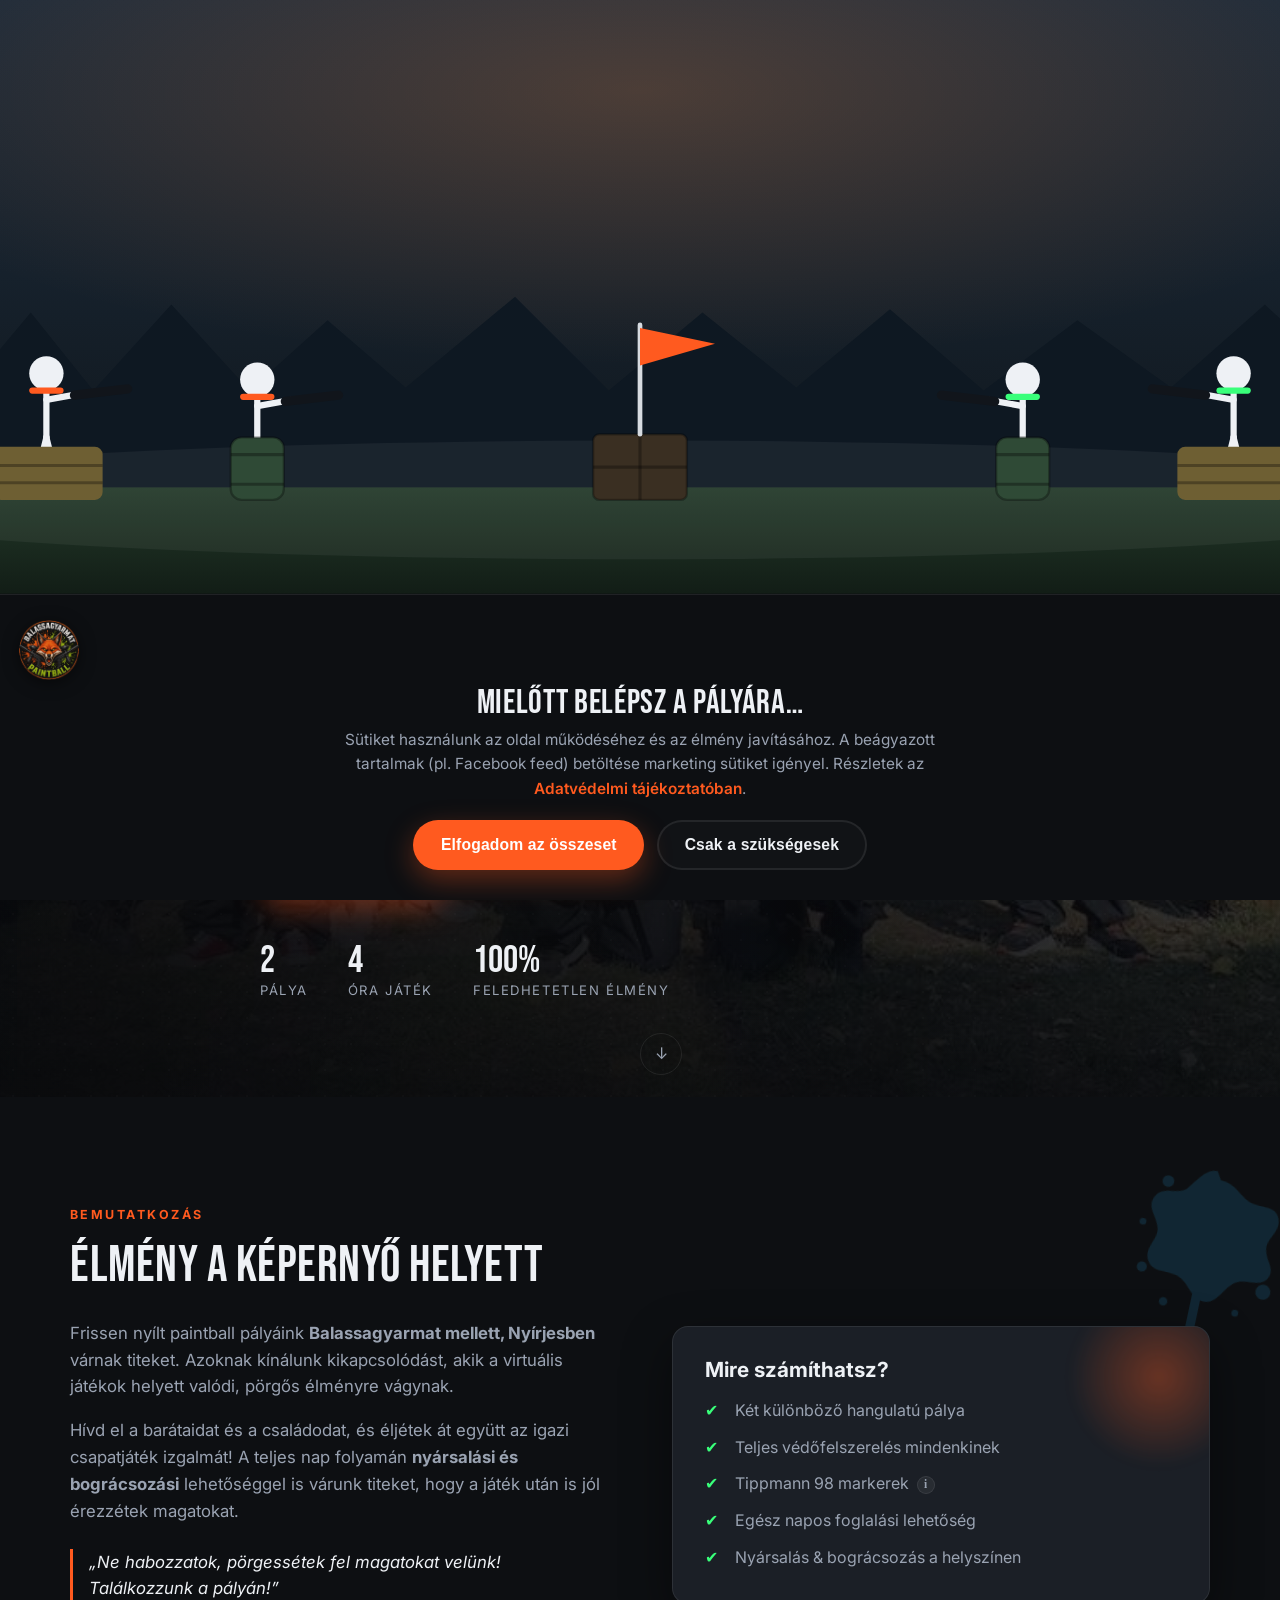
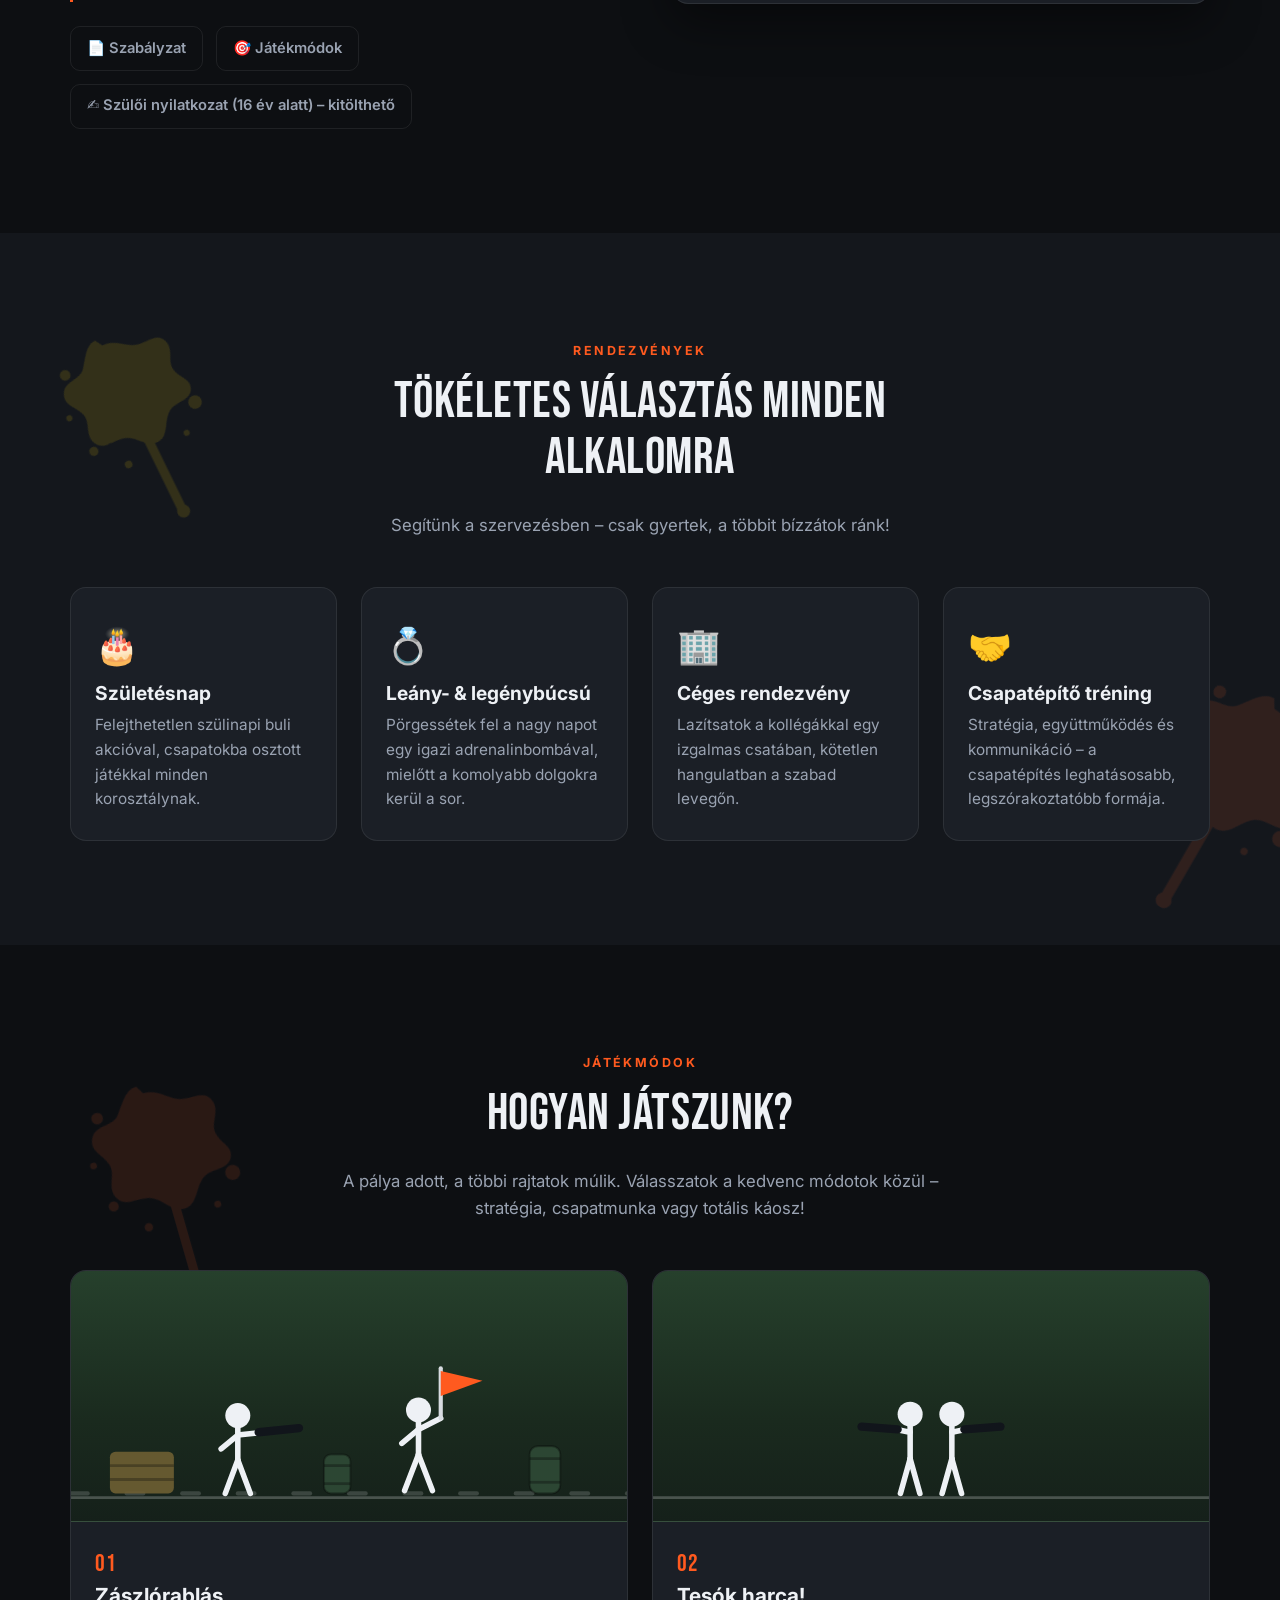
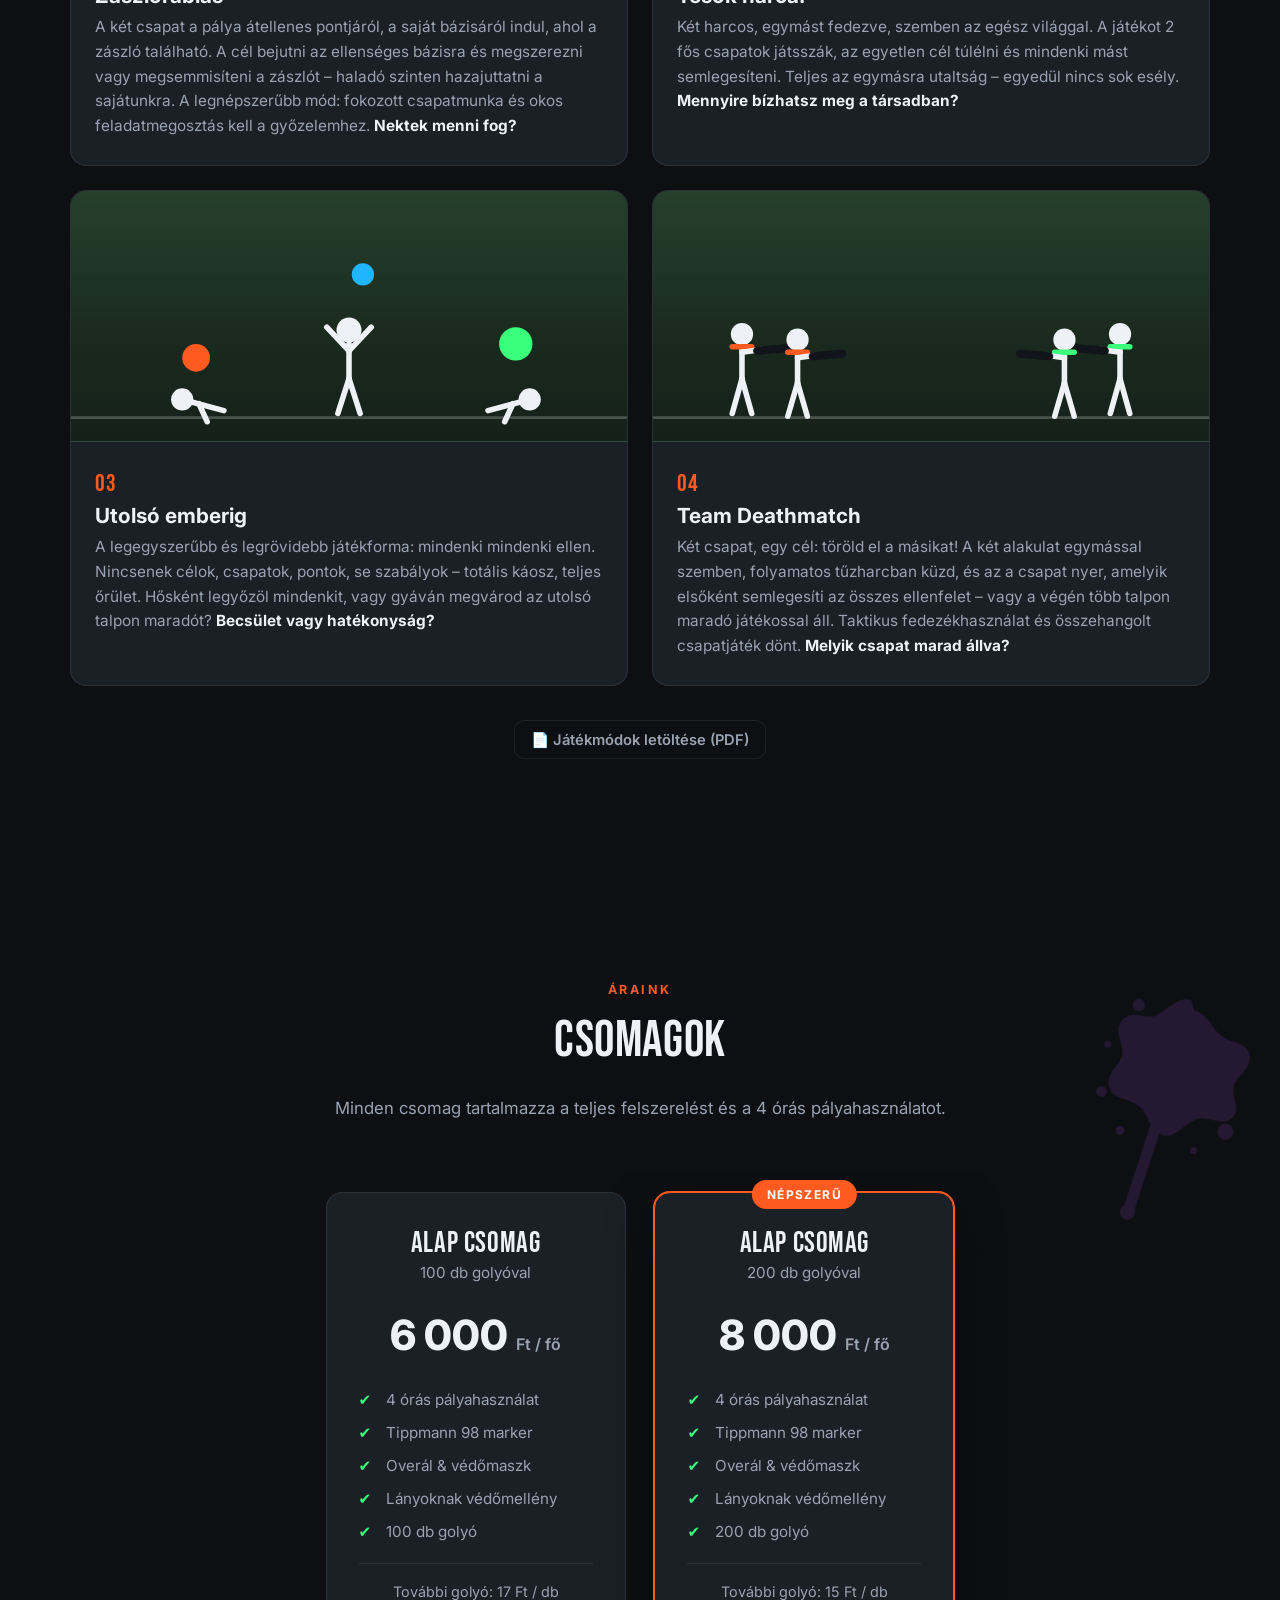
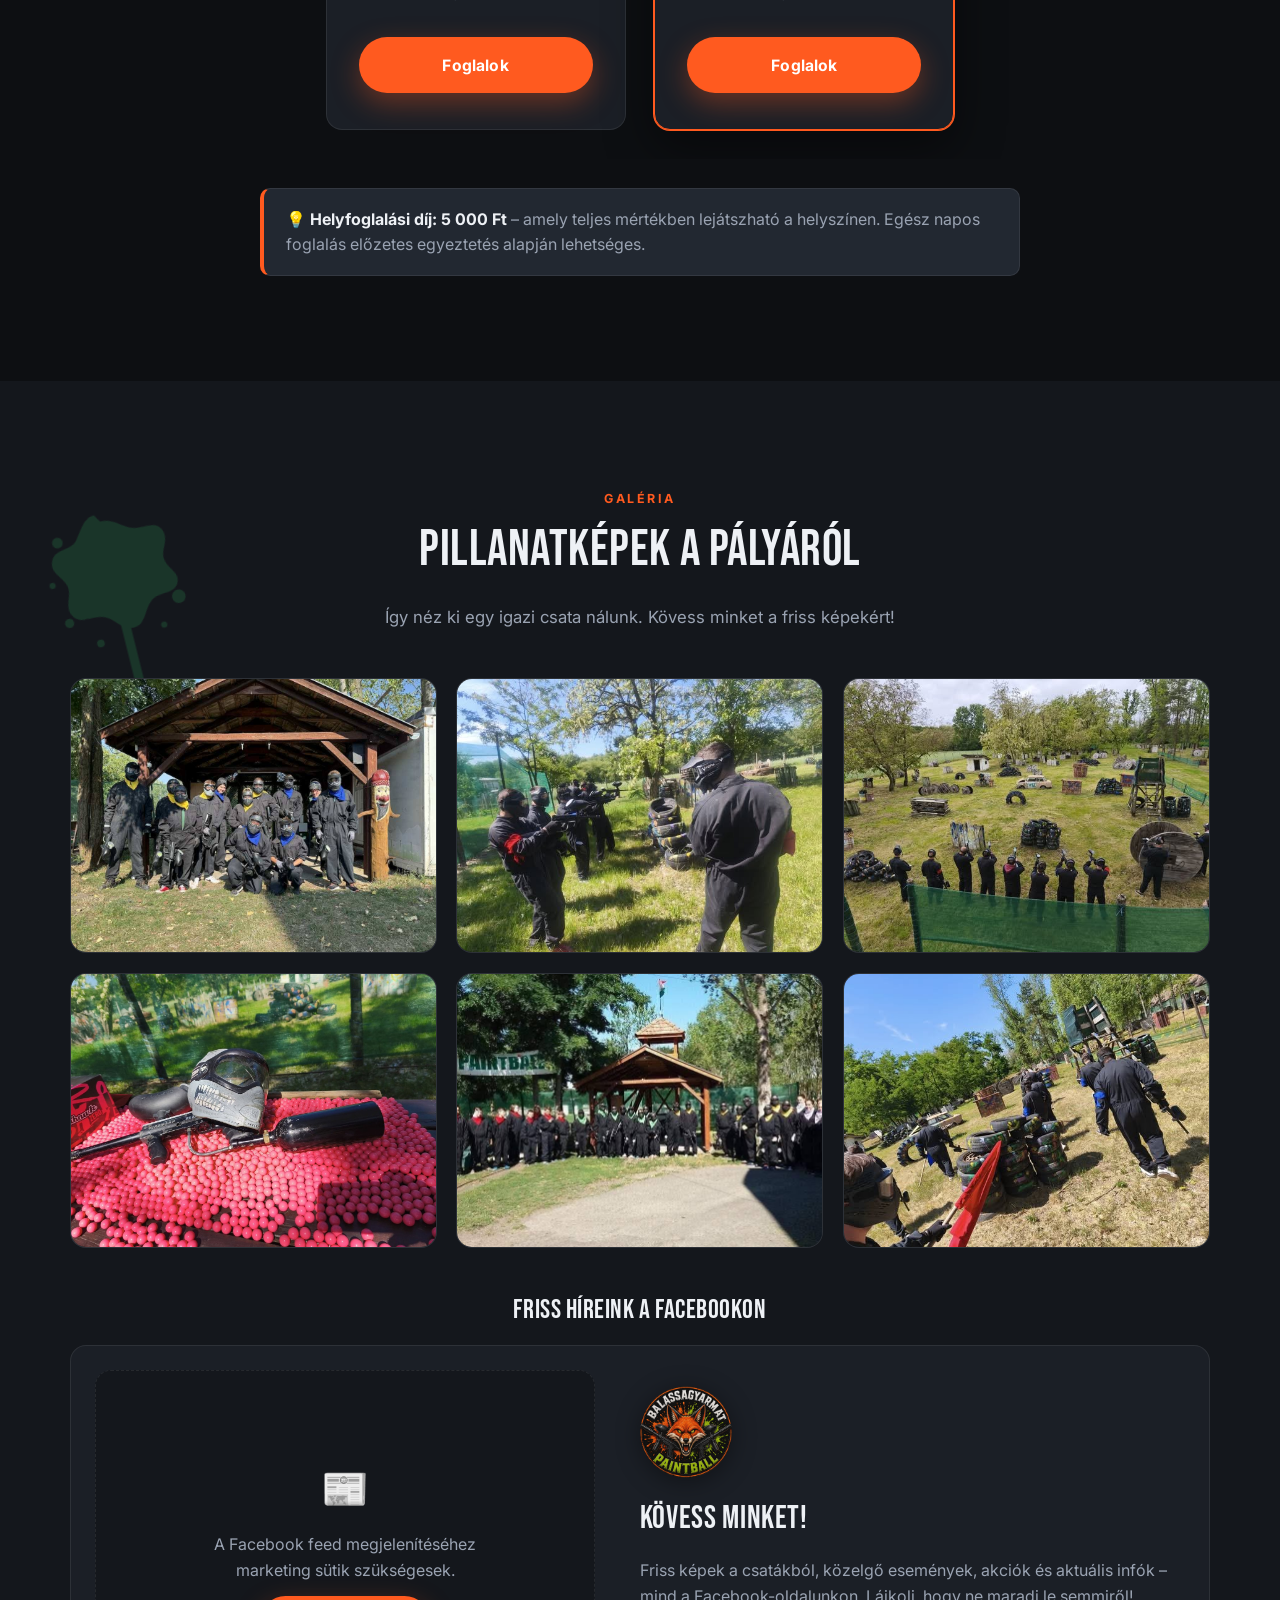
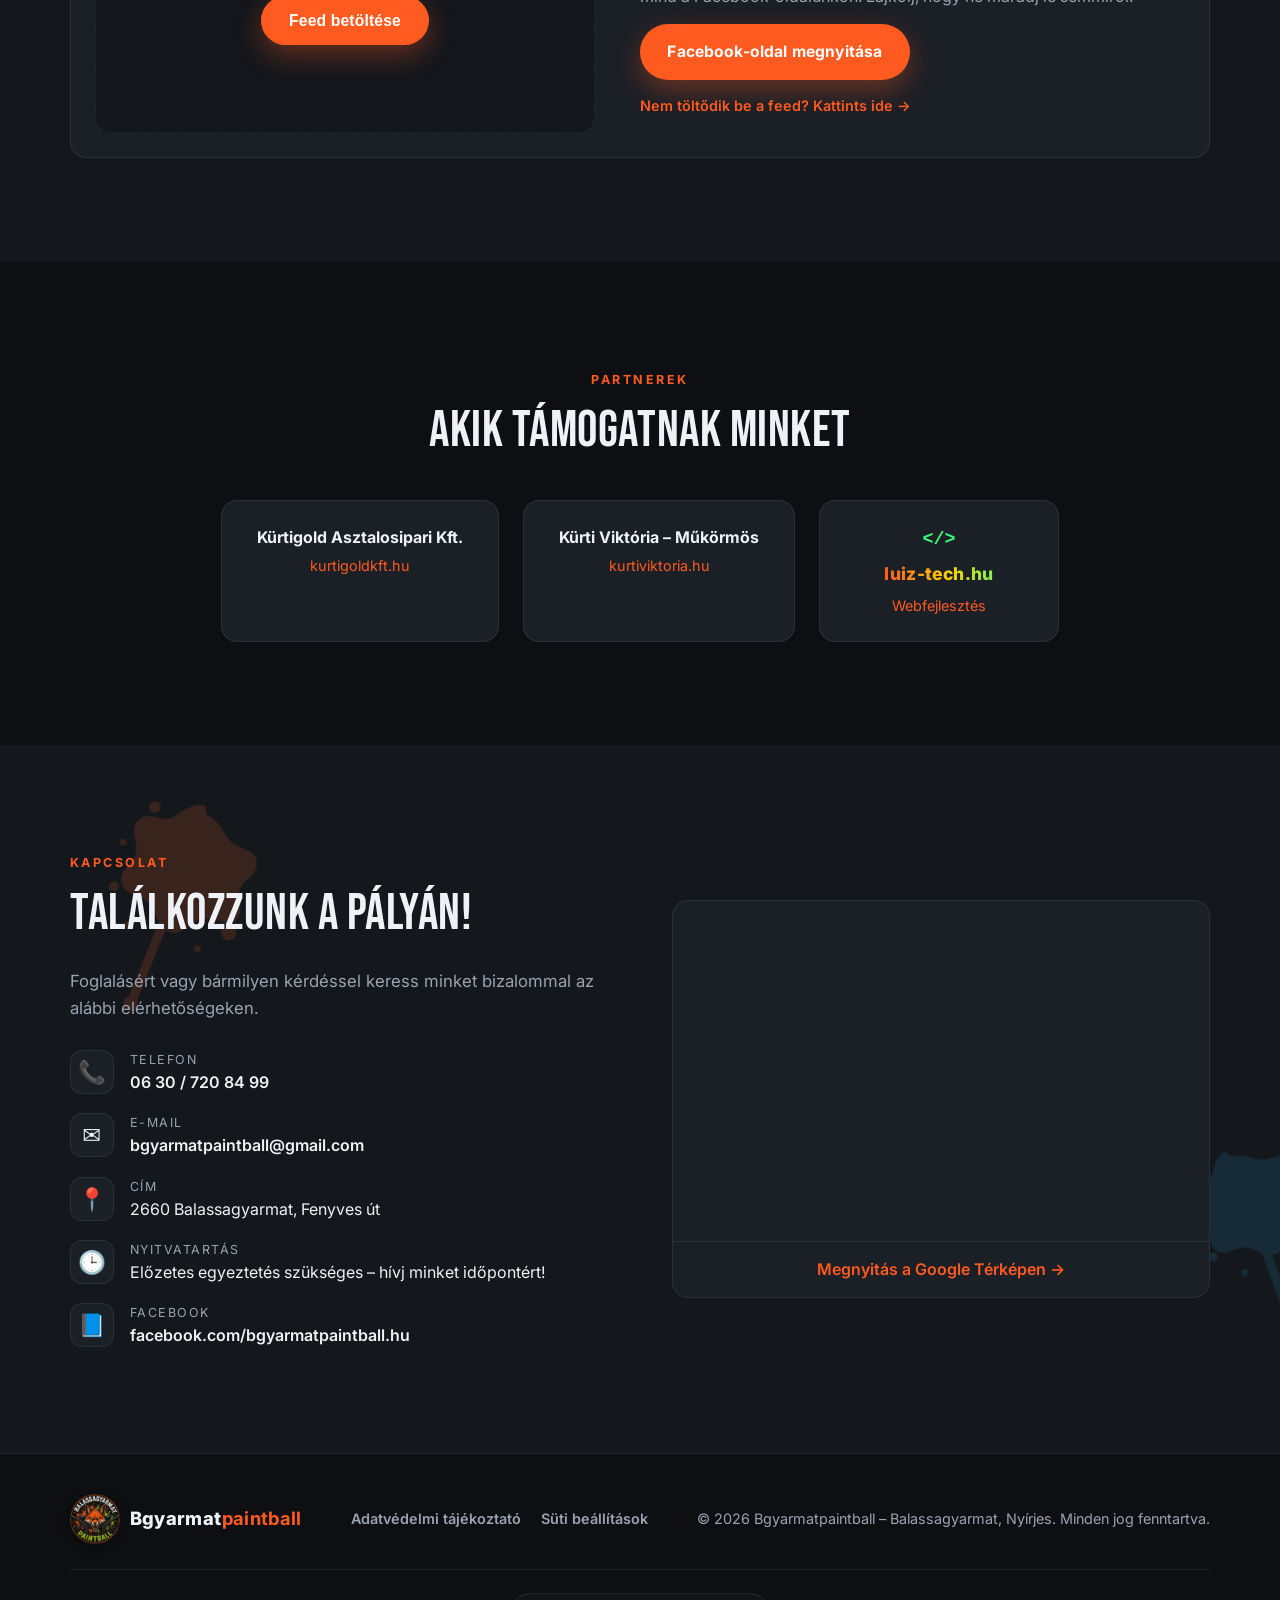
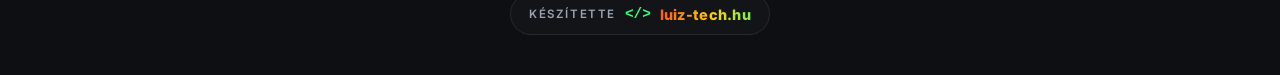
==== commit 6653d0d9: "Kiemelt hero-promó szalag tűzijáték-animációval (csapatakció) - A hero tetején feltűnő, animált prom" ====
--- a/index.html
+++ b/index.html
@@ -131,6 +131,16 @@
     <span class="paint" aria-hidden="true" style="--c:#ff5a1f;--x:78%;--y:14%;--s:1.3;--r:-18deg;--o:.22"><i class="drip"></i></span>
     <span class="paint" aria-hidden="true" style="--c:#39ff7a;--x:6%;--y:58%;--s:.9;--r:24deg;--o:.18"><i class="drip"></i></span>
     <div class="container hero-inner">
+      <!-- Kiemelt promóció tűzijátékkal -->
+      <div class="hero-promo" role="note" aria-label="Csapatakció">
+        <span class="fw fw-a" aria-hidden="true"></span>
+        <span class="fw fw-b" aria-hidden="true"></span>
+        <span class="fw fw-c" aria-hidden="true"></span>
+        <div class="hero-promo-inner">
+          <span class="hp-badge">🎉 CSAPATAKCIÓ</span>
+          <p class="hp-text">Min. <strong>12 fős</strong> csapat esetén a szervező <strong>+300 golyót</strong> kap ajándékba — a csomag mellé!</p>
+        </div>
+      </div>
       <p class="hero-eyebrow" data-edit="hero.eyebrow">Balassagyarmat &bull; Nyírjes</p>
       <h1 class="hero-title" data-edit="hero.title">Nógrád megye<br /><span class="hl">legmenőbb</span> paintball pályája</h1>
       <p class="hero-lead" data-edit="hero.lead">Tedd le a kontrollert, vedd fel a maszkot! Két pálya, profi felszerelés, valódi adrenalin – barátokkal, családdal, kollégákkal.</p>
@@ -141,7 +151,7 @@
       <ul class="hero-stats">
         <li><span class="num">2</span><span class="lbl">pálya</span></li>
         <li><span class="num">4</span><span class="lbl">óra játék</span></li>
-        <li><span class="num">100+</span><span class="lbl">golyó / fő</span></li>
+        <li><span class="num">100%</span><span class="lbl">feledhetetlen élmény</span></li>
       </ul>
     </div>
     <a href="#bemutatkozas" class="scroll-down" aria-label="Tovább görgetés">&darr;</a>
@@ -677,6 +687,14 @@
     </svg>
   </button>
 
+  <!-- ===== Promóciós popup (admin-ból állítható) ===== -->
+  <div class="promo-pop" id="promoPop" role="dialog" aria-label="Promóció" hidden>
+    <button type="button" class="promo-close" id="promoClose" aria-label="Bezárás">&times;</button>
+    <div class="promo-title" id="promoTitle"></div>
+    <p class="promo-text" id="promoText"></p>
+    <a class="btn btn-primary btn-block promo-btn" id="promoBtn" href="#kapcsolat">Részletek</a>
+  </div>
+
   <!-- ===== Süti-elfogadás belépőkapu csata-animációval ===== -->
   <div class="cookie-gate" id="cookieGate" hidden>
     <div class="cg-scene" aria-hidden="true">
--- a/css/style.css
+++ b/css/style.css
@@ -64,9 +64,9 @@
   background: rgba(13,15,18,.78); backdrop-filter: blur(12px);
   border-bottom: 1px solid var(--line);
 }
-.nav-wrap { display: flex; align-items: center; justify-content: space-between; height: 82px; }
+.nav-wrap { display: flex; align-items: center; justify-content: space-between; height: 94px; }
 .brand { display: flex; align-items: center; gap: .6rem; font-weight: 800; }
-.brand-logo { display: block; width: 64px; height: 64px; object-fit: contain; filter: drop-shadow(0 2px 6px rgba(0,0,0,.4)); }
+.brand-logo { display: block; width: 80px; height: 80px; object-fit: contain; filter: drop-shadow(0 2px 6px rgba(0,0,0,.4)); }
 .site-footer .brand-logo { width: 50px; height: 50px; }
 .brand-text { font-size: 1.15rem; letter-spacing: .02em; }
 .brand-text strong { color: var(--orange); }
@@ -148,6 +148,65 @@
 @keyframes heroIn { from { opacity: 0; transform: translateY(24px); } to { opacity: 1; transform: none; } }
 .hero-stats .num { display: inline-block; animation: numPop .6s var(--ease-spring) both; animation-delay: .8s; }
 @keyframes numPop { 0% { opacity: 0; transform: scale(.6); } 100% { opacity: 1; transform: scale(1); } }
+
+/* ===== Hero kiemelt promó + tűzijáték ===== */
+.hero-promo {
+  position: relative; z-index: 3; width: min(100%, 620px); margin: 0 auto 1.7rem;
+}
+.hero-promo-inner {
+  position: relative; z-index: 2;
+  display: flex; align-items: center; justify-content: center; gap: .6rem .9rem; flex-wrap: wrap;
+  text-align: center; color: #fff; font-weight: 700;
+  background: linear-gradient(100deg, #ff5a1f 0%, #ff7a2e 55%, #ffb02e 100%);
+  border: 1px solid rgba(255,255,255,.35); border-radius: 16px;
+  padding: .7rem 1.2rem;
+  box-shadow: 0 12px 34px rgba(255,90,31,.5), inset 0 0 0 1px rgba(255,255,255,.12);
+  animation: hpGlow 2.4s ease-in-out 1s infinite;
+  overflow: hidden;
+}
+.hero-promo-inner::after { /* fény-csík */
+  content: ""; position: absolute; top: 0; left: -60%; width: 45%; height: 100%;
+  background: linear-gradient(100deg, transparent, rgba(255,255,255,.45), transparent);
+  transform: skewX(-18deg); animation: hpShine 3.2s ease-in-out 1.5s infinite;
+}
+.hp-badge {
+  background: rgba(0,0,0,.22); color: #fff; padding: .28rem .7rem; border-radius: 999px;
+  font-size: .78rem; letter-spacing: .06em; white-space: nowrap; font-weight: 800;
+}
+.hp-text { margin: 0; font-size: clamp(.86rem, 1.7vw, 1.02rem); line-height: 1.3; }
+.hp-text strong { color: #fff; text-shadow: 0 1px 3px rgba(0,0,0,.35); }
+@keyframes hpDrop { from { opacity: 0; transform: translateX(-50%) translateY(-26px) scale(.92); } to { opacity: 1; transform: translateX(-50%) translateY(0) scale(1); } }
+@keyframes hpGlow { 0%,100% { box-shadow: 0 12px 30px rgba(255,90,31,.45), inset 0 0 0 1px rgba(255,255,255,.12); } 50% { box-shadow: 0 14px 46px rgba(255,140,40,.8), inset 0 0 0 1px rgba(255,255,255,.22); } }
+@keyframes hpShine { 0% { left: -60%; } 55%,100% { left: 130%; } }
+
+/* Tűzijáték-robbanások */
+.fw {
+  position: absolute; width: 5px; height: 5px; border-radius: 50%; background: transparent;
+  opacity: 0; z-index: 1;
+  box-shadow:
+    28px 0 0 0 #ff5a1f, 24px -14px 0 0 #39ff7a, 14px -24px 0 0 #1fb6ff, 0 -28px 0 0 #ffd400,
+    -14px -24px 0 0 #fff, -24px -14px 0 0 #b14bff, -28px 0 0 0 #ff5a1f, -24px 14px 0 0 #39ff7a,
+    -14px 24px 0 0 #1fb6ff, 0 28px 0 0 #ffd400, 14px 24px 0 0 #fff, 24px 14px 0 0 #b14bff,
+    15px -8px 0 0 #ffd400, -15px 8px 0 0 #39ff7a, 8px 15px 0 0 #1fb6ff, -8px -15px 0 0 #ff5a1f;
+  animation: fwBurst 2.4s ease-out infinite;
+}
+.fw-a { top: -14px; left: 6%; animation-delay: 0s; }
+.fw-b { top: -6px; left: 90%; animation-delay: .8s; }
+.fw-c { top: -30px; left: 50%; animation-delay: 1.6s; }
+@keyframes fwBurst {
+  0% { transform: scale(.25); opacity: 0; }
+  10% { opacity: 1; }
+  70% { opacity: .9; }
+  100% { transform: scale(2.1); opacity: 0; }
+}
+@media (max-width: 560px) {
+  .hero-promo { top: .8rem; }
+  .hero-promo-inner { padding: .6rem .9rem; gap: .4rem .6rem; }
+}
+@media (prefers-reduced-motion: reduce) {
+  .hero-promo-inner { animation: none; }
+  .hero-promo-inner::after, .fw { display: none; }
+}
 
 /* ===== Sections ===== */
 .section { position: relative; overflow: hidden; padding: clamp(3.5rem, 9vw, 6.5rem) 0; }
@@ -503,6 +562,7 @@
   display: flex; flex-direction: column; align-items: center; justify-content: center;
   gap: .8rem; text-align: center; padding: 2rem 1.4rem;
 }
+.fb-placeholder[hidden] { display: none; }
 .fb-placeholder .fb-ph-icon { font-size: 2.4rem; }
 .fb-placeholder p { color: var(--muted); margin: 0; max-width: 320px; }
 @media (max-width: 820px) {
@@ -734,7 +794,7 @@
 @media (max-width: 720px) {
   .nav-toggle { display: flex; }
   .main-nav {
-    position: fixed; inset: 82px 0 auto 0; flex-direction: column; align-items: stretch;
+    position: fixed; inset: 94px 0 auto 0; flex-direction: column; align-items: stretch;
     gap: 0; background: var(--bg-alt); border-bottom: 1px solid var(--line);
     padding: .6rem 1rem 1.2rem; transform: translateY(-130%); transition: transform .3s ease;
     box-shadow: var(--shadow);
@@ -752,7 +812,7 @@
   .cards { grid-template-columns: 1fr; }
   .price-grid { grid-template-columns: 1fr; }
   .gallery { grid-template-columns: 1fr; }
-  .hero { min-height: auto; padding-top: 3.2rem; padding-bottom: 4rem; }
+  .hero { min-height: auto; padding-top: 6.5rem; padding-bottom: 4rem; }
   .hero-stats { gap: 1.4rem; flex-wrap: wrap; }
   .hero-stats .num { font-size: 2rem; }
   .partner { min-width: 0; width: 100%; }
@@ -774,7 +834,7 @@
 
 /* ===== Admin szerkesztő ===== */
 .admin-login {
-  position: fixed; inset: 0; z-index: 130; display: grid; place-items: center;
+  position: fixed; inset: 0; z-index: 210; display: grid; place-items: center;
   background: rgba(6,7,9,.85); backdrop-filter: blur(6px);
 }
 .admin-login .admin-card {
@@ -818,3 +878,31 @@
   transition: opacity .25s ease, transform .25s ease;
 }
 .admin-toast.show { opacity: 1; transform: translate(-50%, 0); }
+
+/* ===== Promóciós popup ===== */
+.promo-pop {
+  position: fixed; left: 50%; bottom: 1.5rem; transform: translateX(-50%) translateY(24px);
+  z-index: 95; width: min(360px, calc(100% - 2rem));
+  background: var(--surface); border: 1px solid var(--line);
+  border-left: 4px solid var(--hlc, var(--orange)); border-radius: var(--radius);
+  box-shadow: var(--shadow); padding: 1.2rem 1.3rem 1.3rem;
+  opacity: 0; visibility: hidden;
+  transition: opacity .35s var(--ease), transform .5s var(--ease-spring), visibility .35s;
+}
+.promo-pop.show { opacity: 1; visibility: visible; transform: translateX(-50%) translateY(0); }
+.promo-close {
+  position: absolute; top: .45rem; right: .6rem; background: none; border: 0;
+  color: var(--muted); font-size: 1.55rem; line-height: 1; cursor: pointer; padding: .1rem .3rem;
+  transition: color .2s var(--ease);
+}
+.promo-close:hover { color: var(--text); }
+.promo-title { font-family: var(--display); font-weight: 400; font-size: 1.45rem; letter-spacing: .02em; color: var(--text); margin-bottom: .35rem; padding-right: 1.4rem; }
+.promo-text { color: var(--muted); font-size: .95rem; line-height: 1.55; margin: 0 0 1rem; }
+.promo-pop.hl .promo-btn { background: var(--hlc); border-color: var(--hlc); }
+.promo-pop.hl-green .promo-btn, .promo-pop.hl-yellow .promo-btn, .promo-pop.hl-blue .promo-btn { color: #11151b; }
+/* A lebegő sarki gombok (hívás, vissza a tetejére) fölé emeljük, hogy ne takarja őket */
+@media (max-width: 768px) { .promo-pop { bottom: 5.7rem; } }
+@media (prefers-reduced-motion: reduce) {
+  .promo-pop { transition: opacity .2s ease, visibility .2s; }
+  .promo-pop, .promo-pop.show { transform: translateX(-50%); }
+}
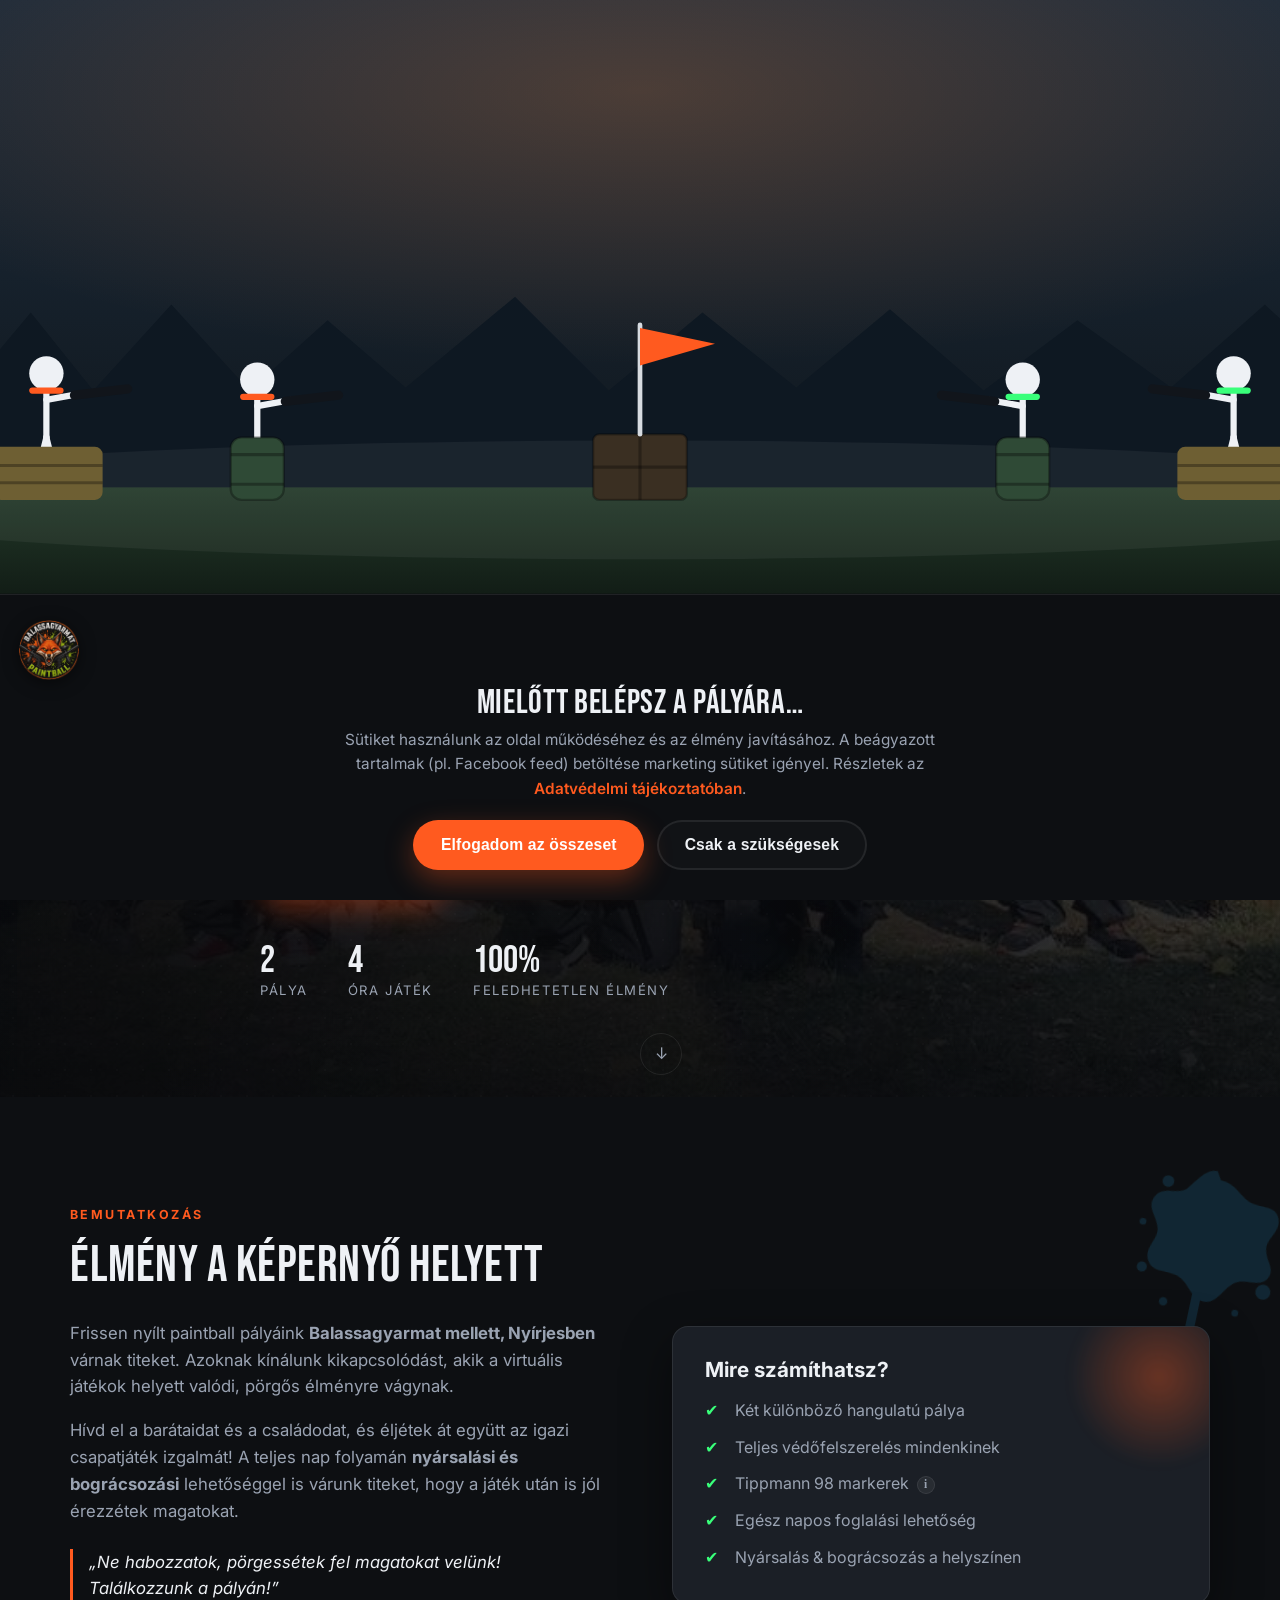
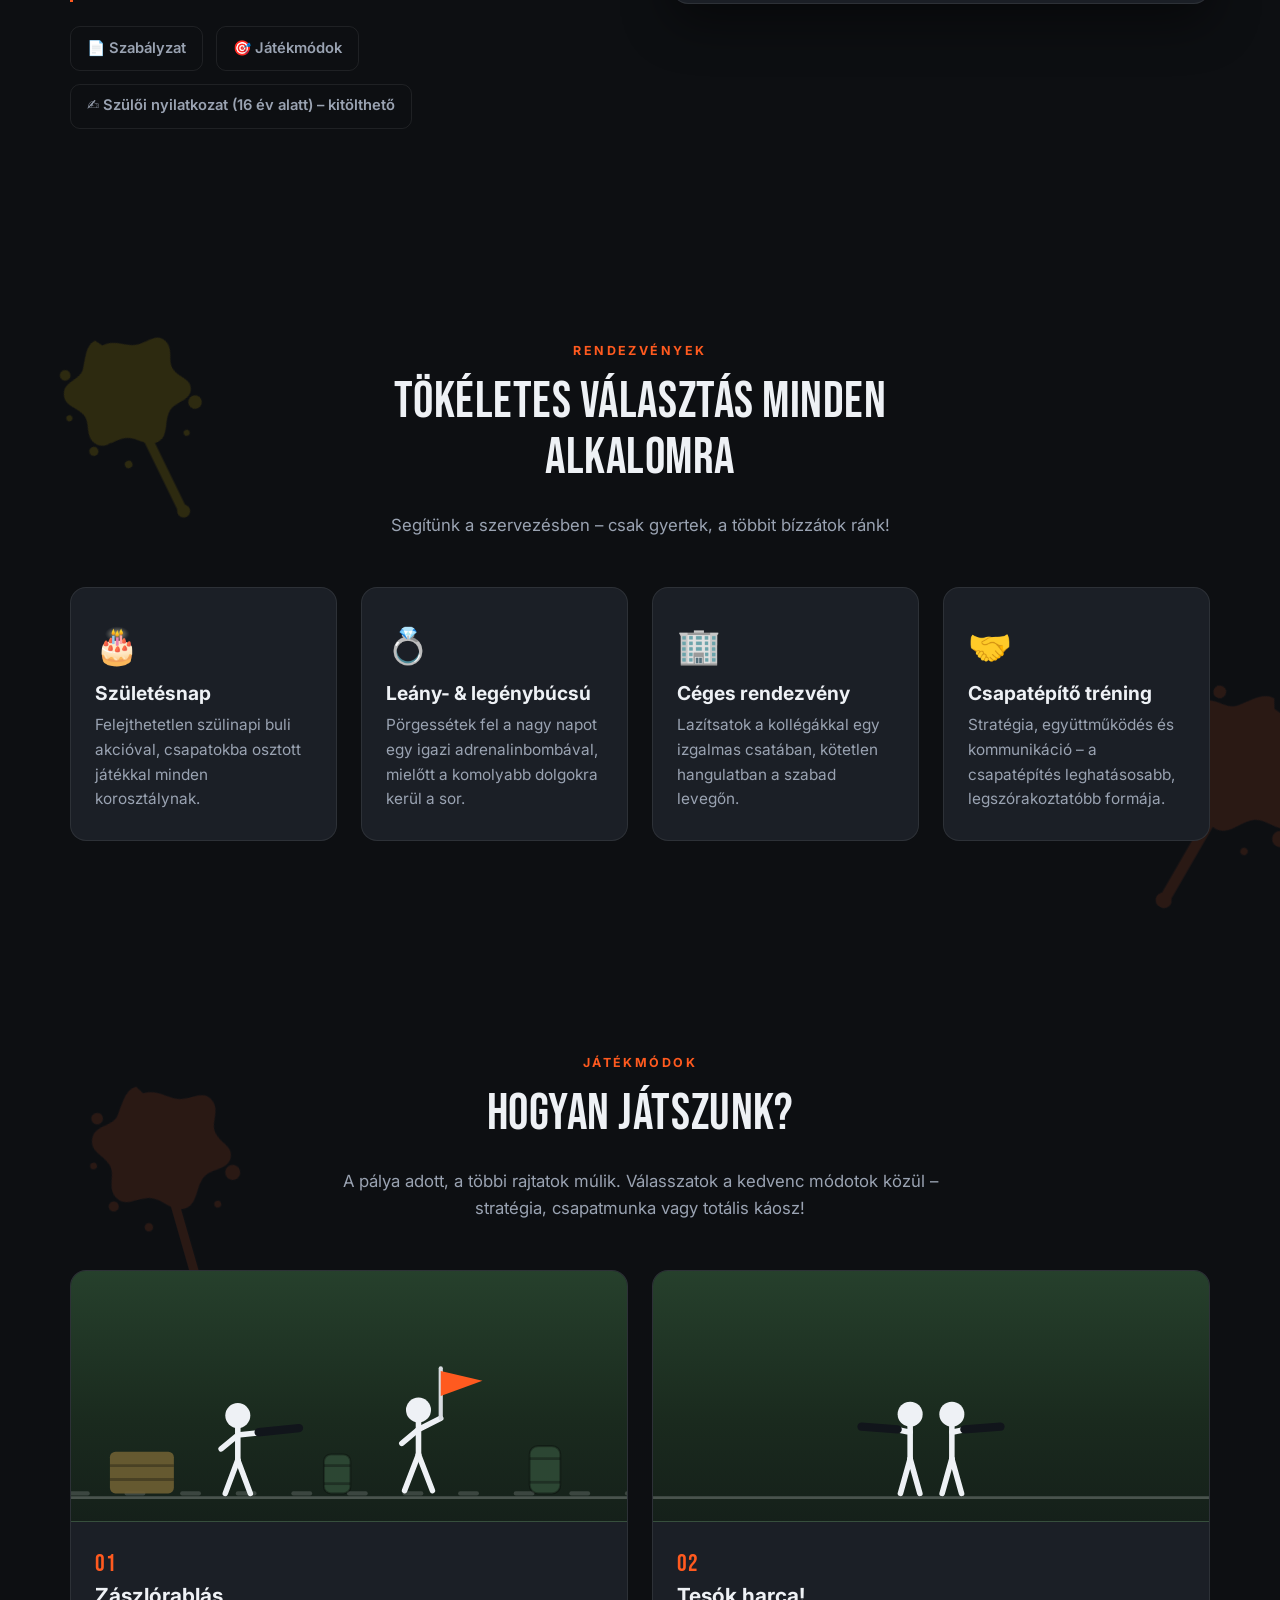
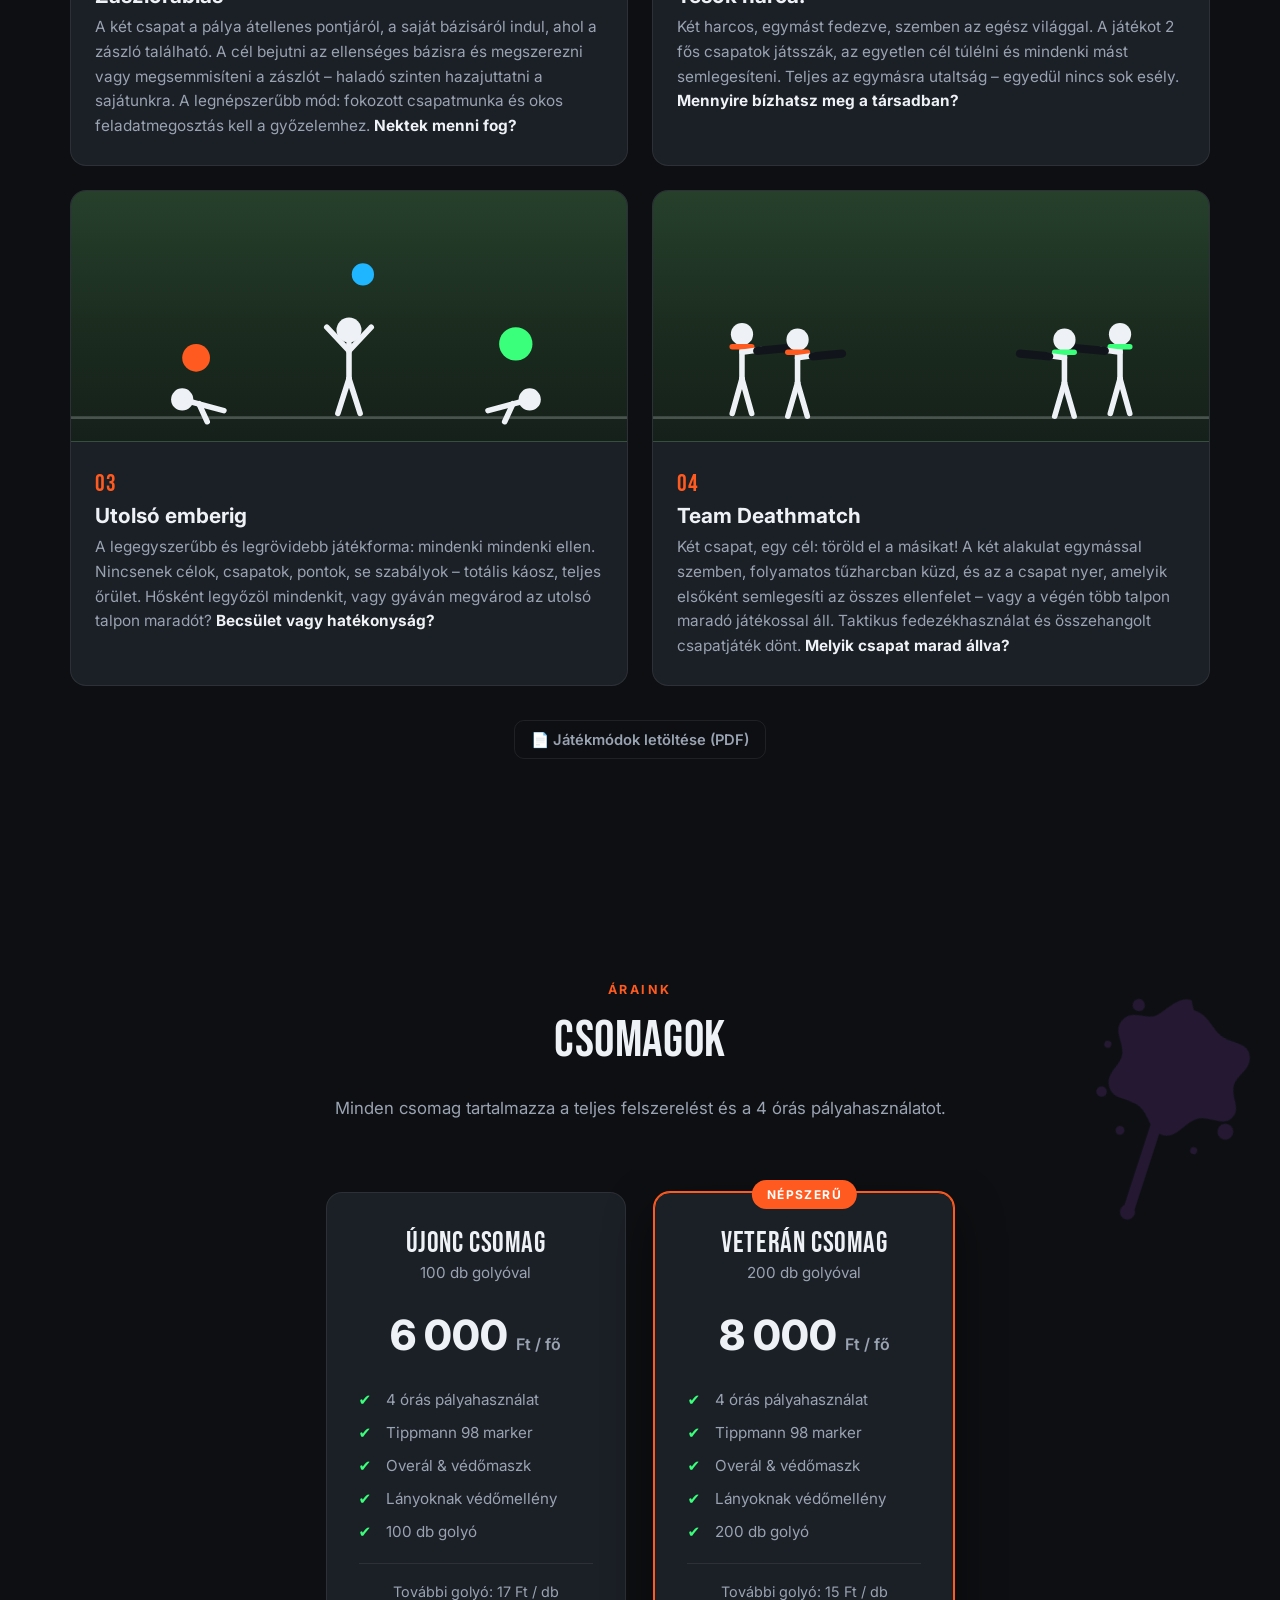
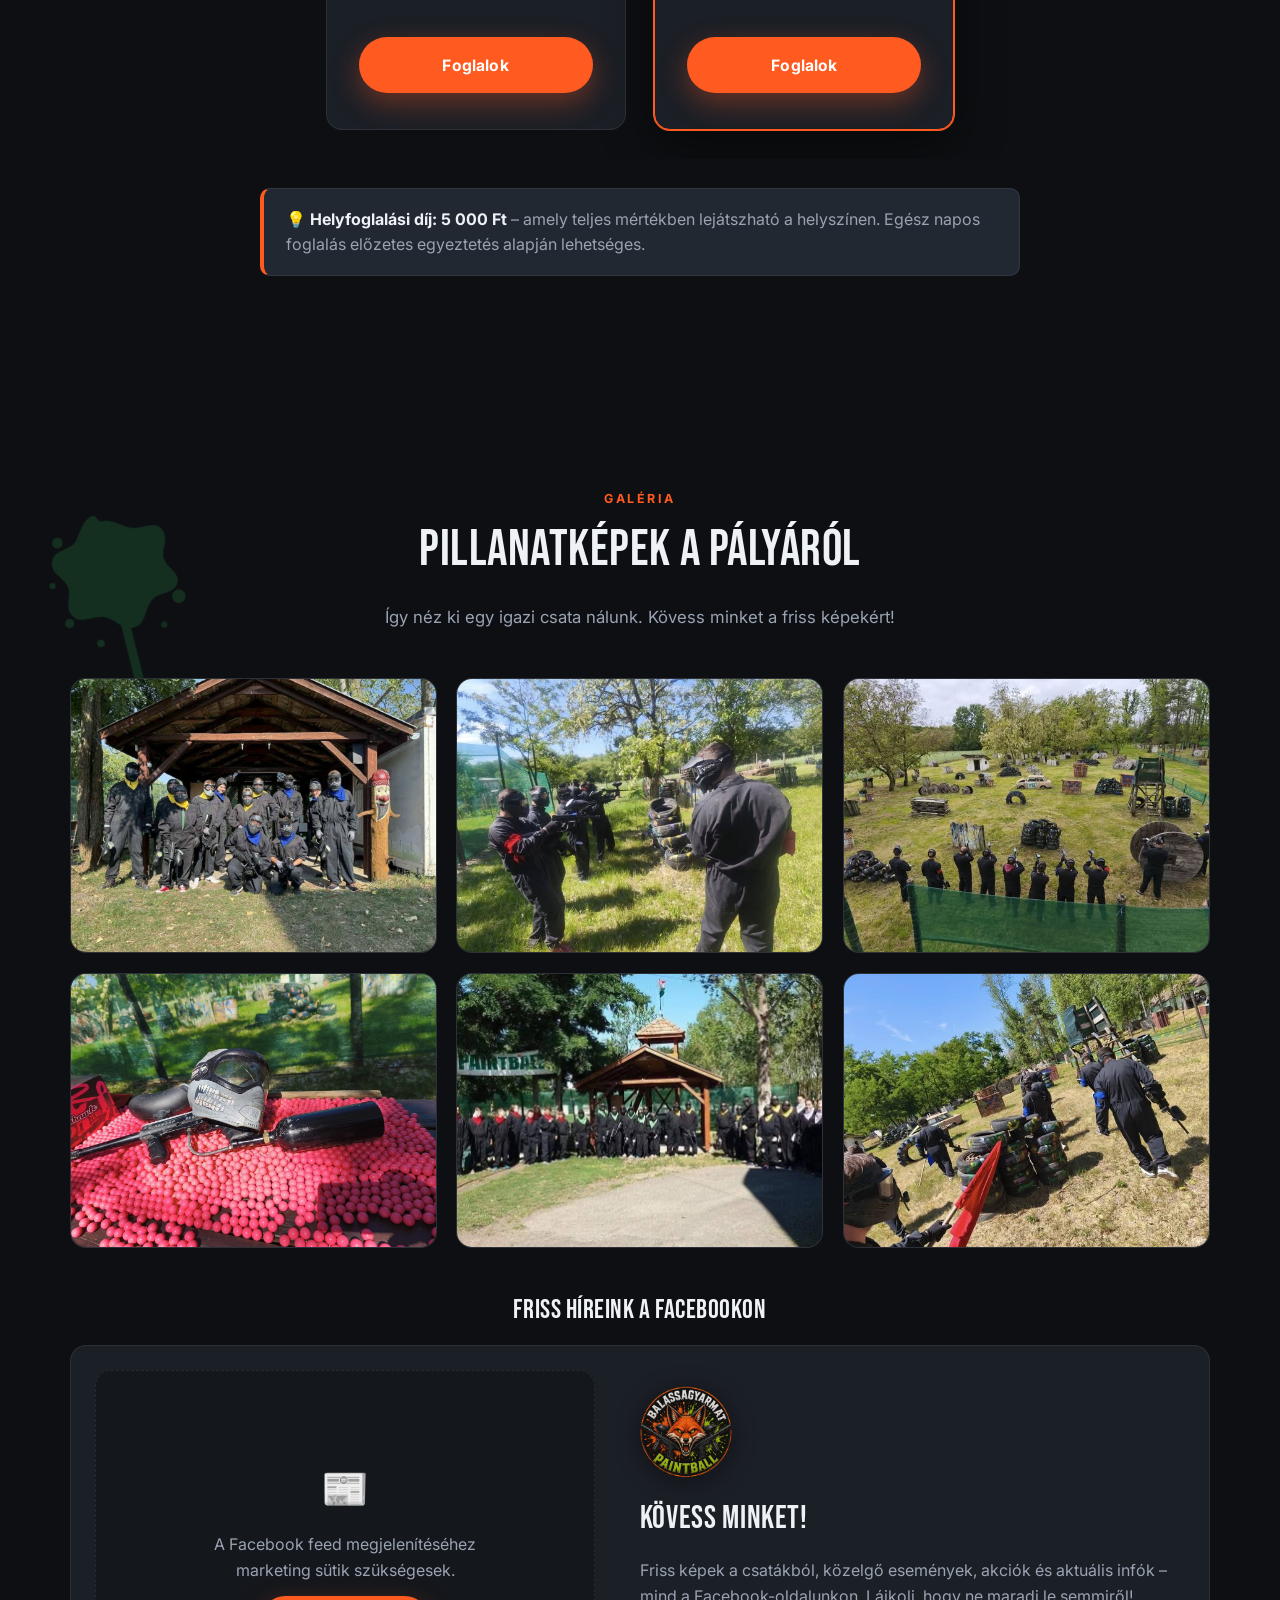
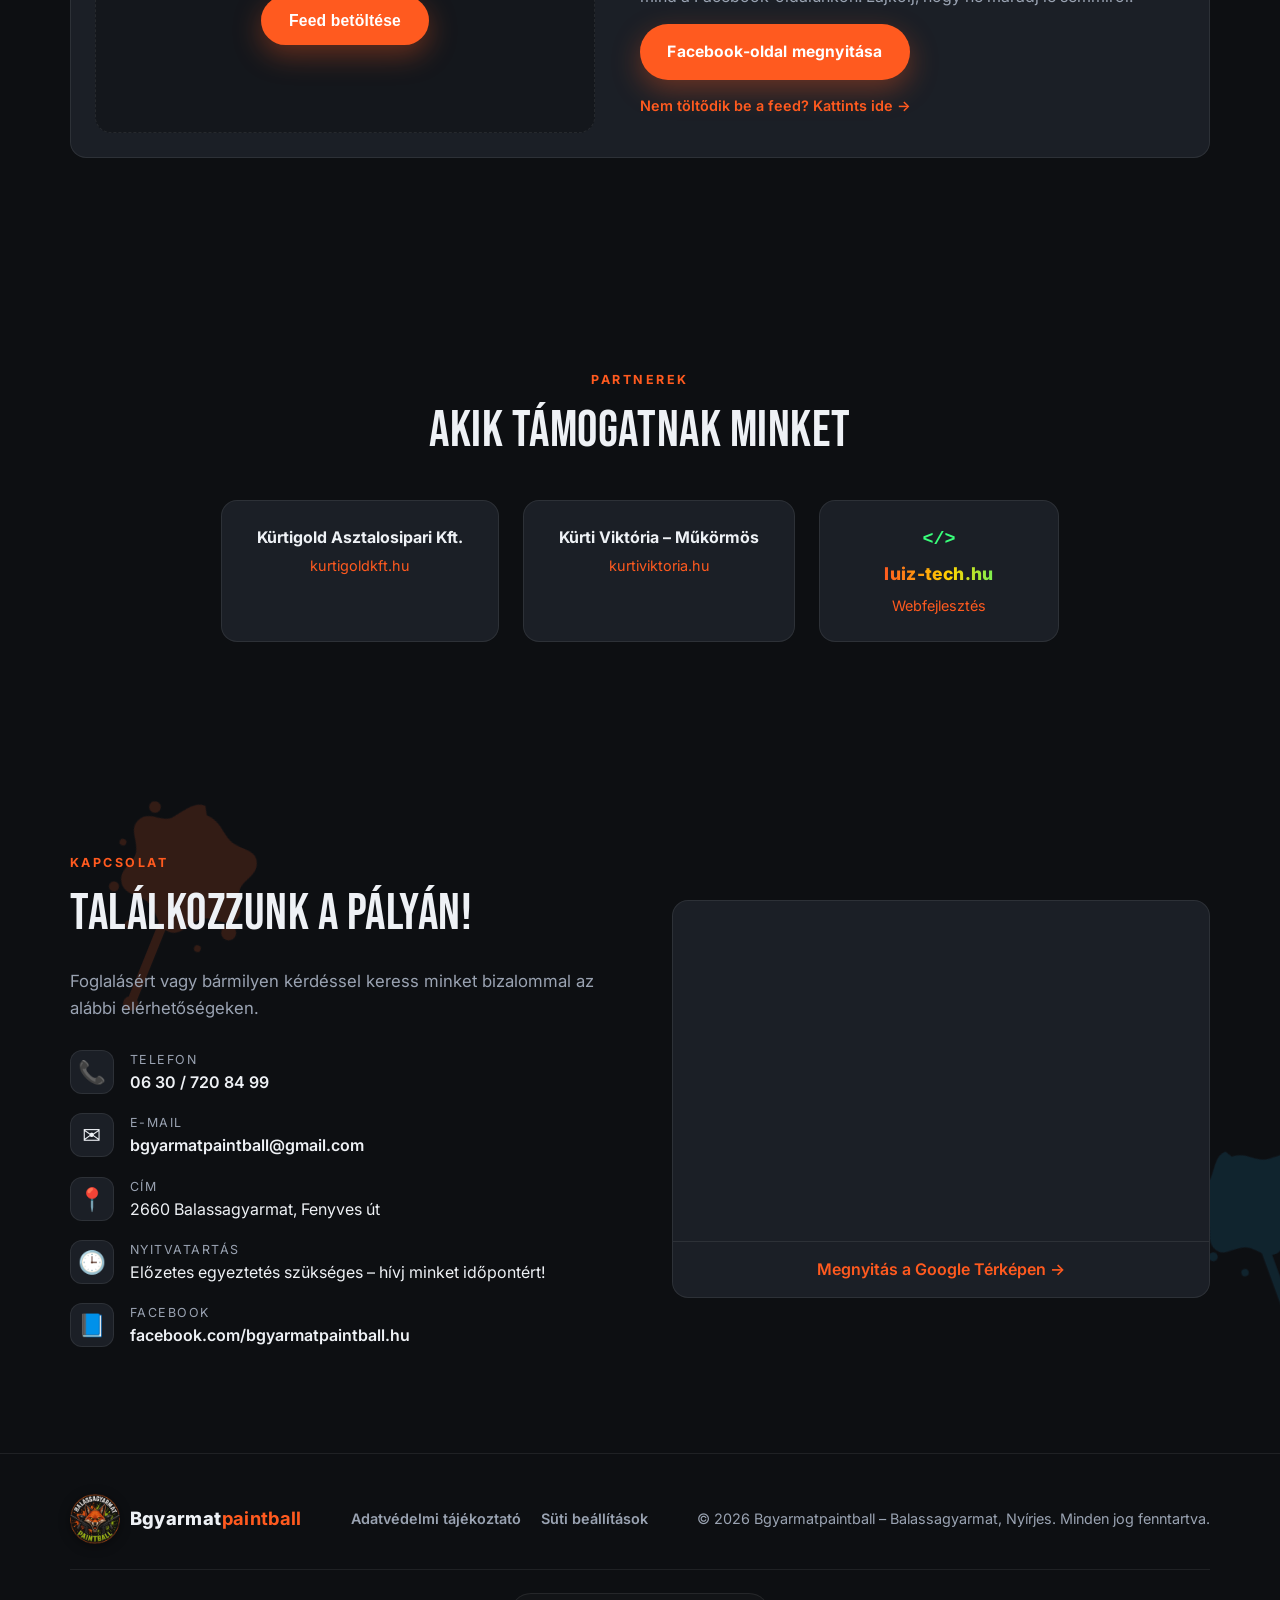
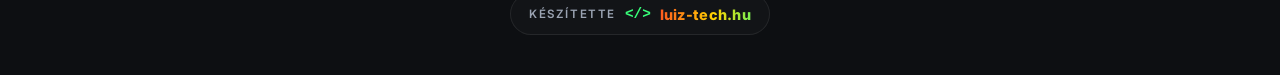
==== commit a7189a11: "Csomagok egyedi neve: Újonc csomag (100 golyó) és Veterán csomag (200 golyó)" ====
--- a/index.html
+++ b/index.html
@@ -479,7 +479,7 @@
           <div class="price-track" id="priceTrack">
             <!-- A csomagokat a JS rendereli (admin.js). Ez itt no-JS tartalék. -->
             <article class="price-card">
-              <h3 class="price-name">Alap csomag</h3>
+              <h3 class="price-name">Újonc csomag</h3>
               <p class="price-sub">100 db golyóval</p>
               <p class="price-value">6&nbsp;000 <span>Ft / fő</span></p>
               <ul class="price-feat">
@@ -494,7 +494,7 @@
             </article>
             <article class="price-card featured hl hl-orange">
               <span class="badge">Népszerű</span>
-              <h3 class="price-name">Alap csomag</h3>
+              <h3 class="price-name">Veterán csomag</h3>
               <p class="price-sub">200 db golyóval</p>
               <p class="price-value">8&nbsp;000 <span>Ft / fő</span></p>
               <ul class="price-feat">
--- a/css/style.css
+++ b/css/style.css
@@ -36,6 +36,21 @@
   -webkit-font-smoothing: antialiased;
   overflow-x: hidden;
 }
+/* Egységes festékfröccsenés-textúra a teljes oldal hátterében */
+body::before {
+  content: "";
+  position: fixed;
+  inset: 0;
+  z-index: -1;
+  pointer-events: none;
+  background-color: var(--bg);
+  background-image:
+    radial-gradient(1100px 700px at 82% -8%, rgba(255,90,31,.10), transparent 60%),
+    radial-gradient(900px 650px at 0% 108%, rgba(57,255,122,.07), transparent 55%),
+    url("data:image/svg+xml,<svg xmlns='http://www.w3.org/2000/svg' viewBox='0 0 820 820'><defs><path id='s' d='M100 28c19 0 27 15 41 19s31-3 37 12-9 25-7 39 17 22 9 35-27 4-39 14-15 29-31 29-21-17-35-23-33 3-41-12 7-27 3-41-19-22-11-37 27-6 37-18 17-27 31-27z'/></defs><g><use href='%23s' transform='translate(30 50) scale(1.15)' fill='%23ff5a1f' opacity='.10'/><use href='%23s' transform='translate(560 90) scale(.8)' fill='%2339ff7a' opacity='.08'/><use href='%23s' transform='translate(300 320) scale(1.35)' fill='%231fb6ff' opacity='.07'/><use href='%23s' transform='translate(660 430) scale(.95)' fill='%23ffd400' opacity='.07'/><use href='%23s' transform='translate(90 520) scale(1.05)' fill='%23b14bff' opacity='.08'/><use href='%23s' transform='translate(470 620) scale(1.2)' fill='%23ff5a1f' opacity='.07'/><use href='%23s' transform='translate(720 700) scale(.7)' fill='%23ffffff' opacity='.05'/><use href='%23s' transform='translate(740 290) scale(.75)' fill='%2339ff7a' opacity='.06'/><use href='%23s' transform='translate(180 210) scale(.6)' fill='%23ffd400' opacity='.06'/></g></svg>");
+  background-size: 100% 100%, 100% 100%, 660px 660px;
+  background-repeat: no-repeat, no-repeat, repeat;
+}
 img { max-width: 100%; display: block; }
 a { color: inherit; text-decoration: none; }
 h1,h2,h3 { line-height: 1.1; margin: 0 0 .5em; }
@@ -211,7 +226,7 @@
 /* ===== Sections ===== */
 .section { position: relative; overflow: hidden; padding: clamp(3.5rem, 9vw, 6.5rem) 0; }
 .section > .container { position: relative; z-index: 1; }
-.section-alt { background: var(--bg-alt); }
+.section-alt { background: transparent; }
 .section-head { max-width: 640px; }
 .section-head.center { margin-inline: auto; text-align: center; }
 .kicker {
@@ -627,7 +642,7 @@
 .partner-dev .partner-name { font-size: 1.1rem; font-weight: 800; }
 
 /* ===== Contact ===== */
-.section-contact { background: var(--bg-alt); }
+.section-contact { background: transparent; }
 .contact-list { list-style: none; padding: 0; margin: 1.8rem 0 0; display: grid; gap: 1.1rem; }
 .contact-list li { display: flex; gap: 1rem; align-items: flex-start; }
 .contact-list .ci { font-size: 1.4rem; width: 44px; height: 44px; display: grid; place-items: center; background: var(--surface); border: 1px solid var(--line); border-radius: 12px; flex-shrink: 0; }
@@ -640,7 +655,7 @@
 .map-link:hover { background: var(--surface-2); }
 
 /* ===== Footer ===== */
-.site-footer { background: var(--bg); border-top: 1px solid var(--line); padding: 2.5rem 0; }
+.site-footer { background: transparent; border-top: 1px solid var(--line); padding: 2.5rem 0; }
 .footer-inner { display: flex; flex-wrap: wrap; align-items: center; justify-content: space-between; gap: 1rem; }
 .footer-meta { color: var(--muted); font-size: .9rem; margin: 0; }
 .footer-links { display: flex; gap: 1.2rem; align-items: center; flex-wrap: wrap; }
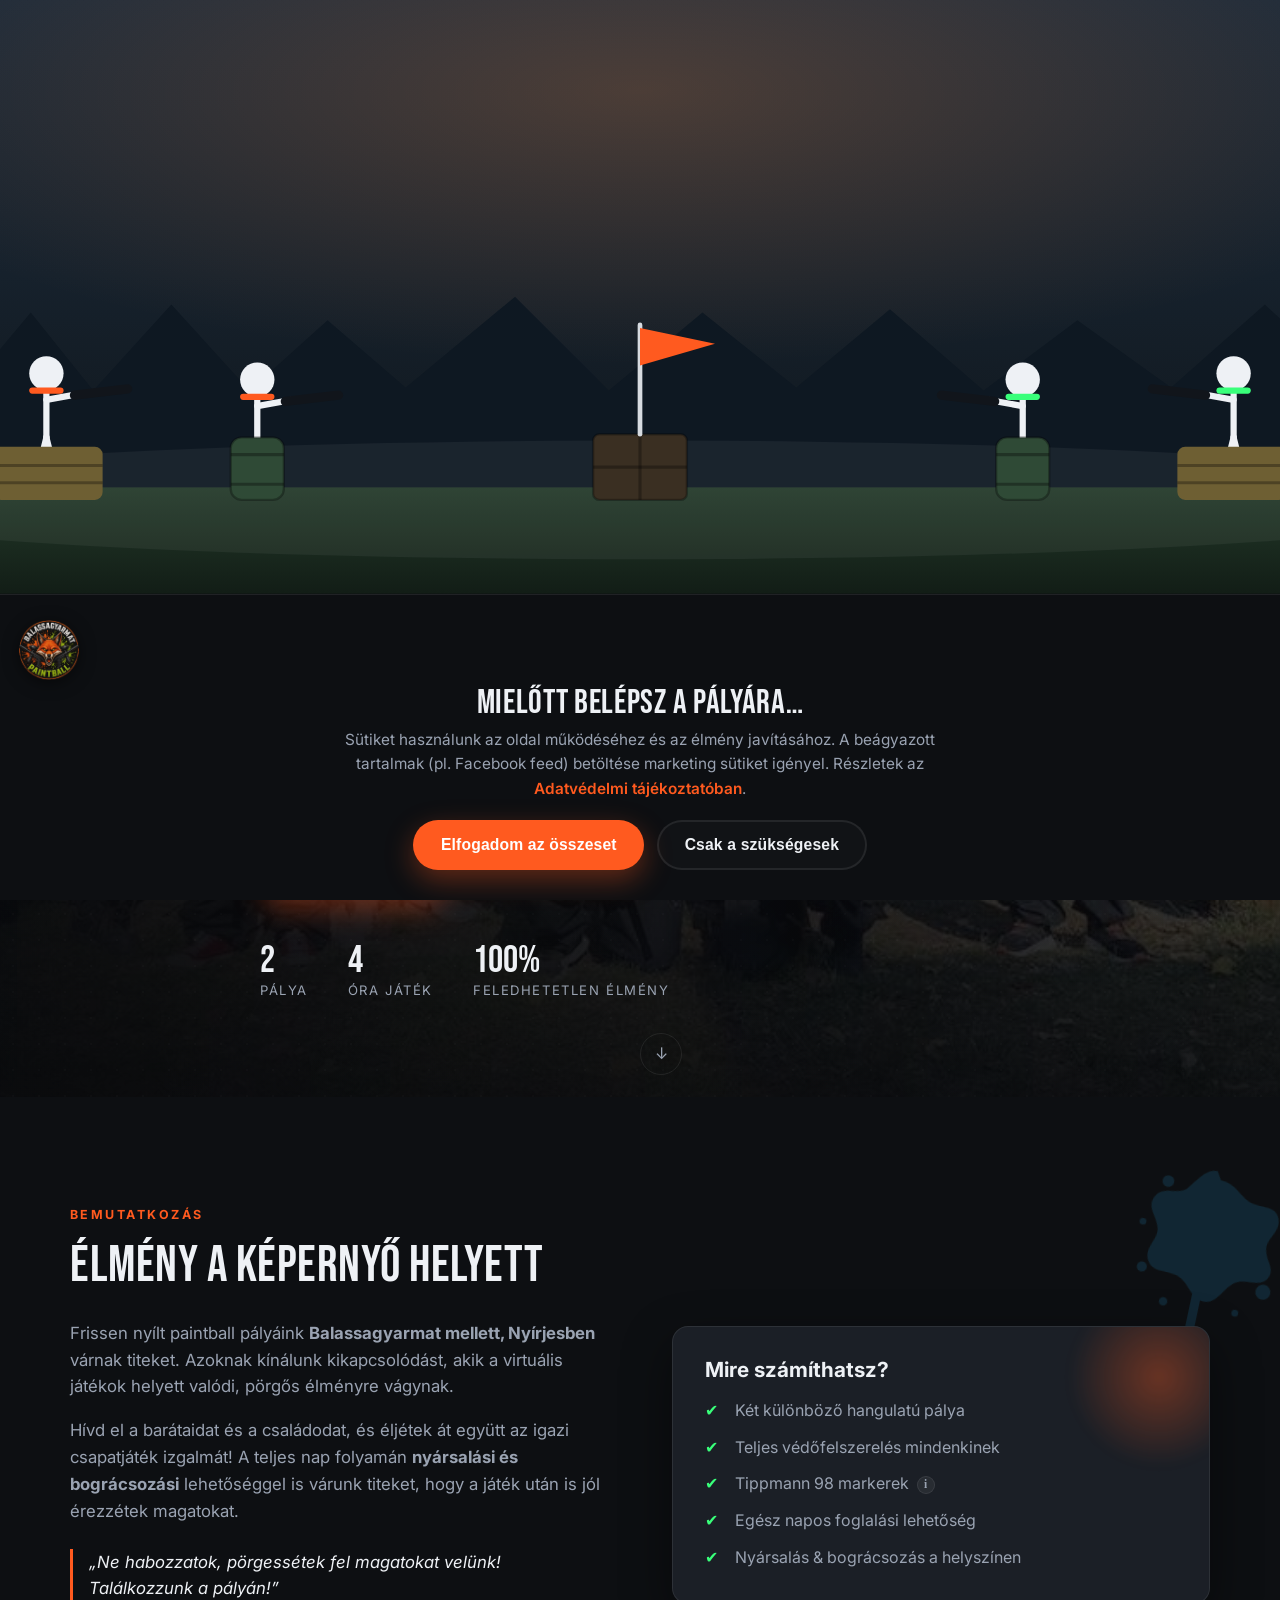
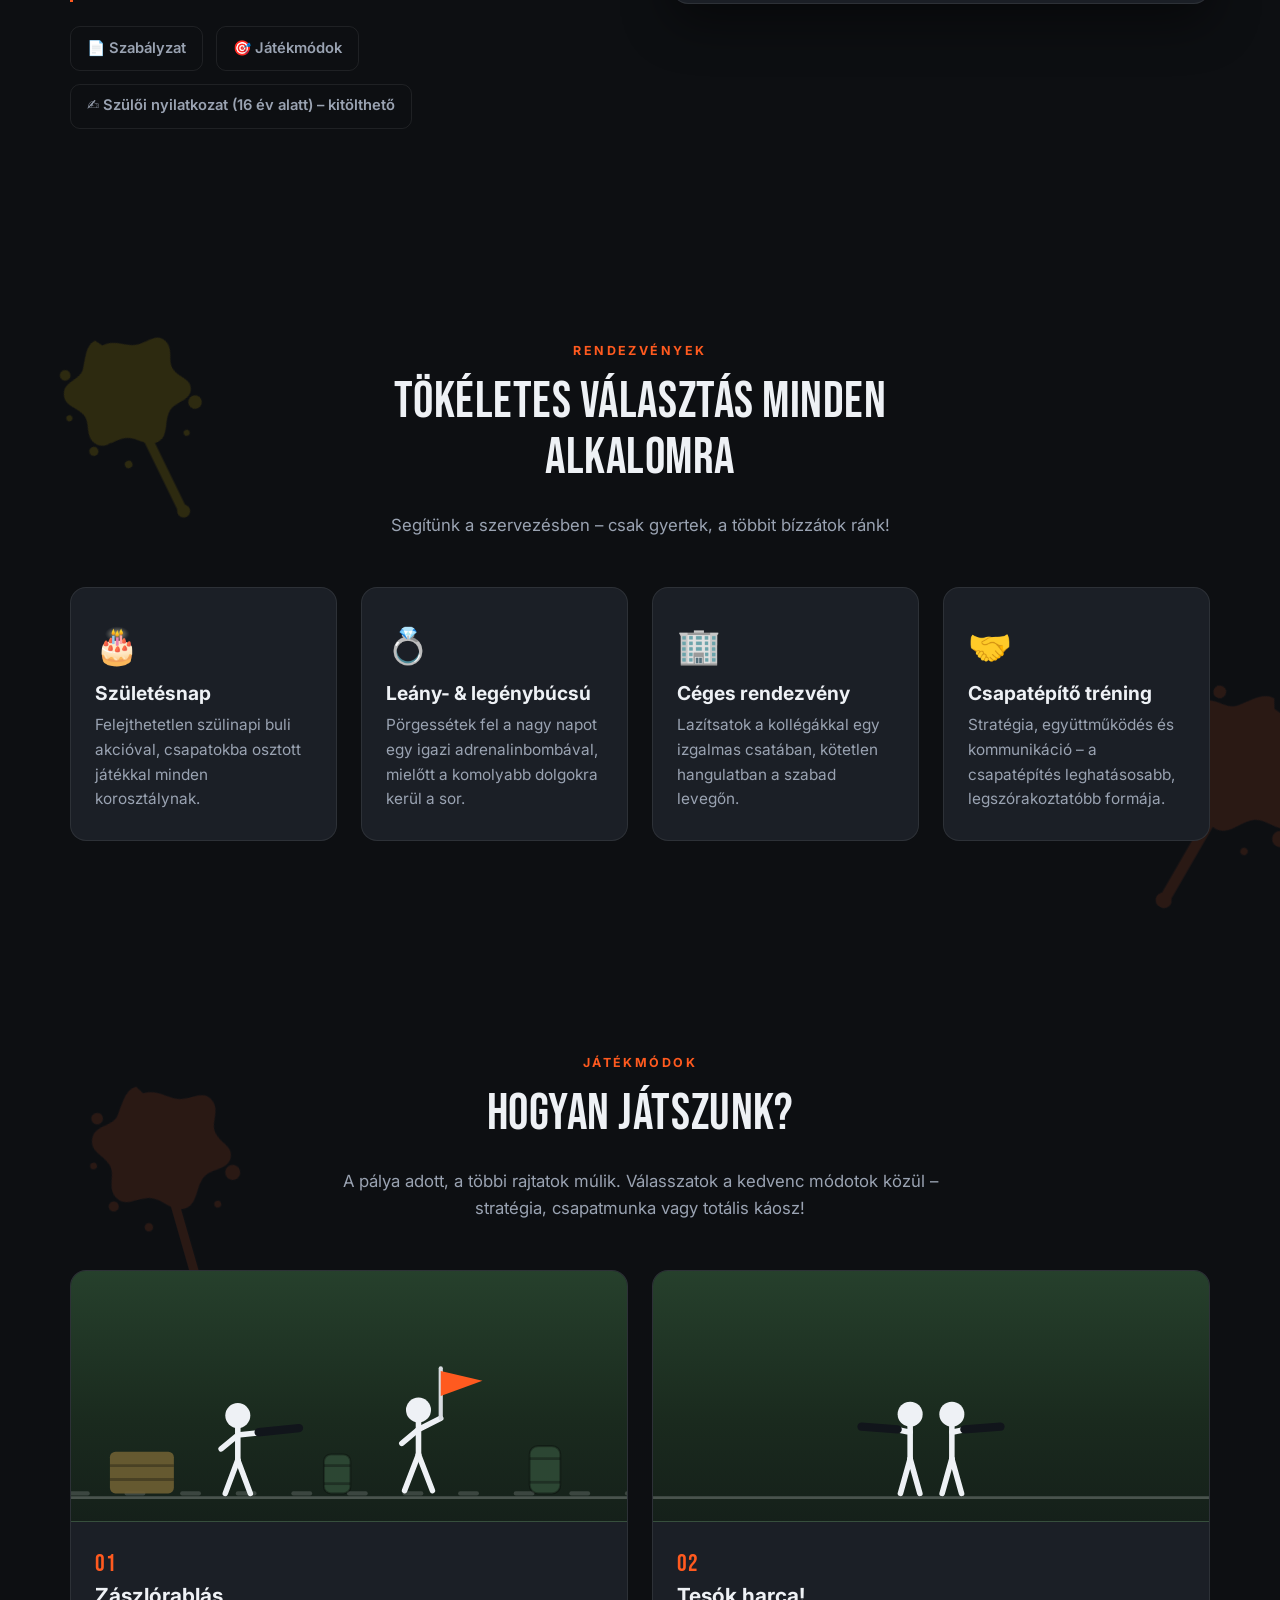
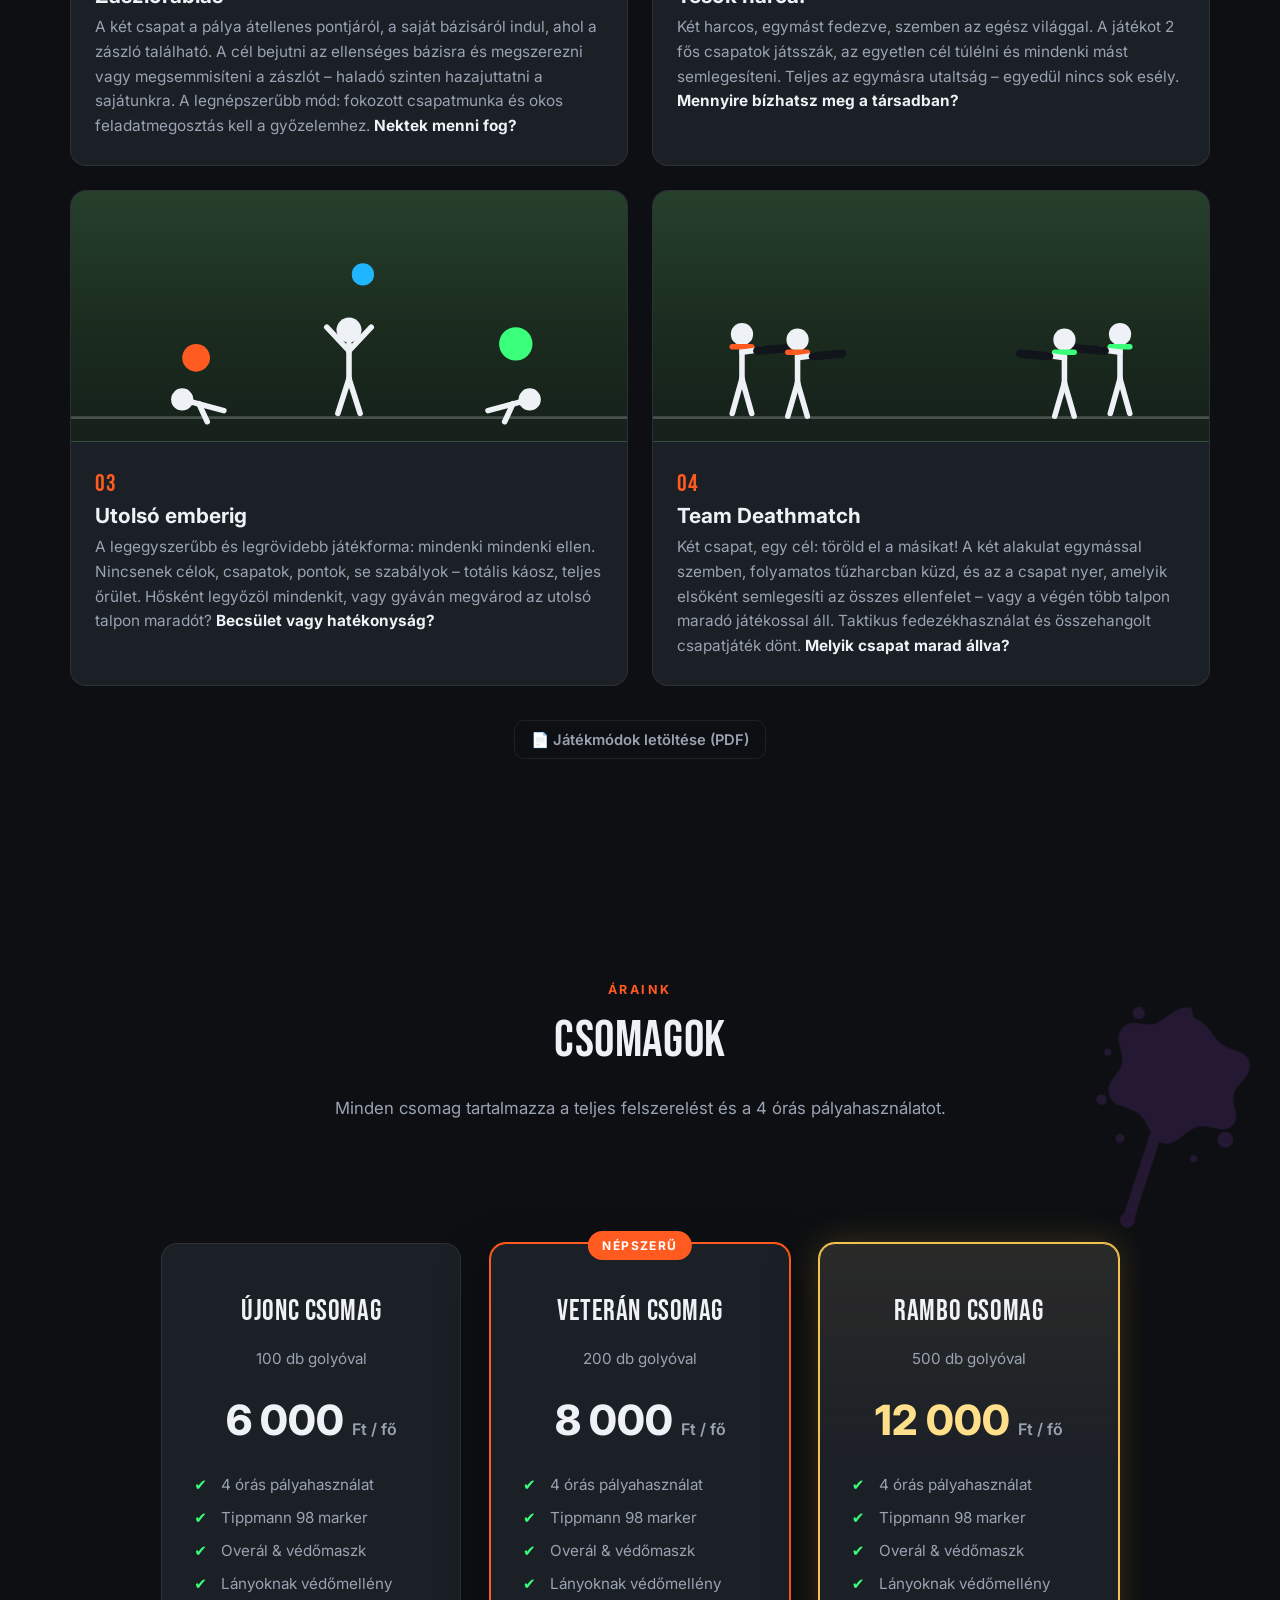
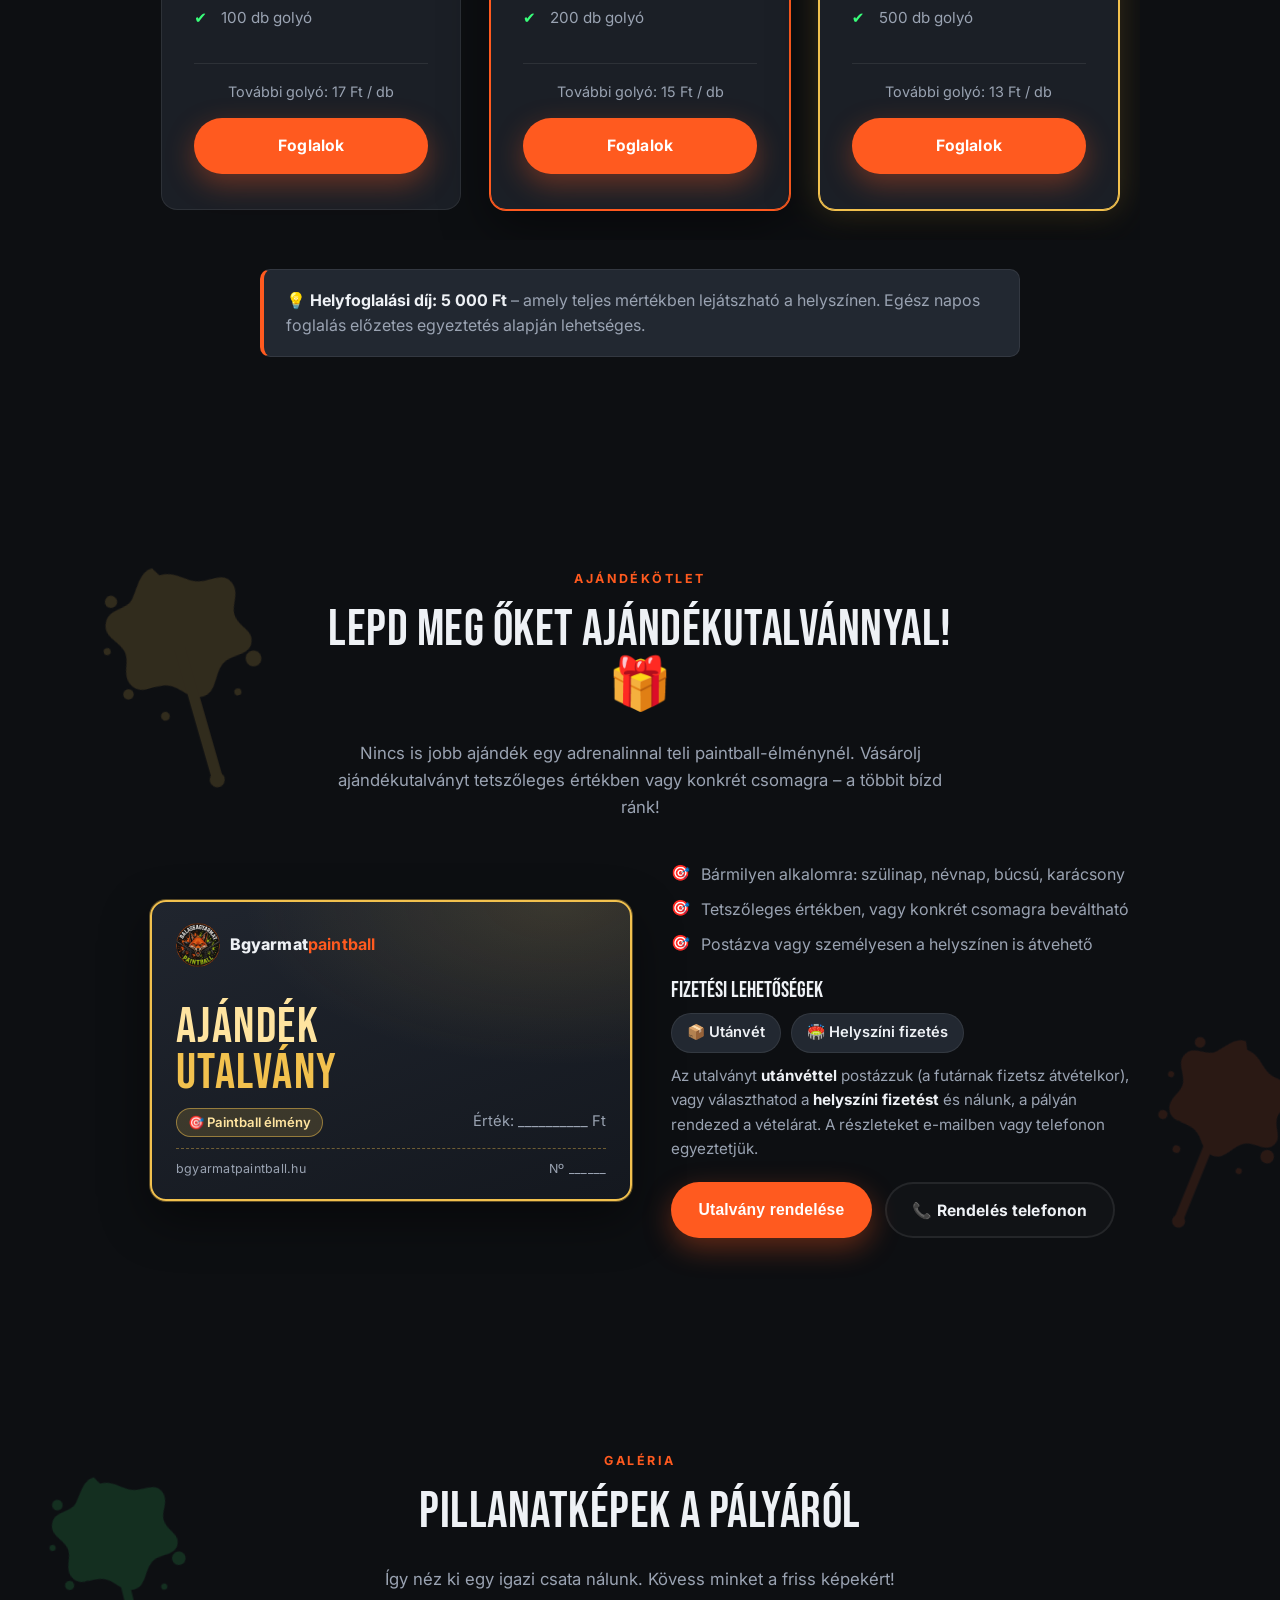
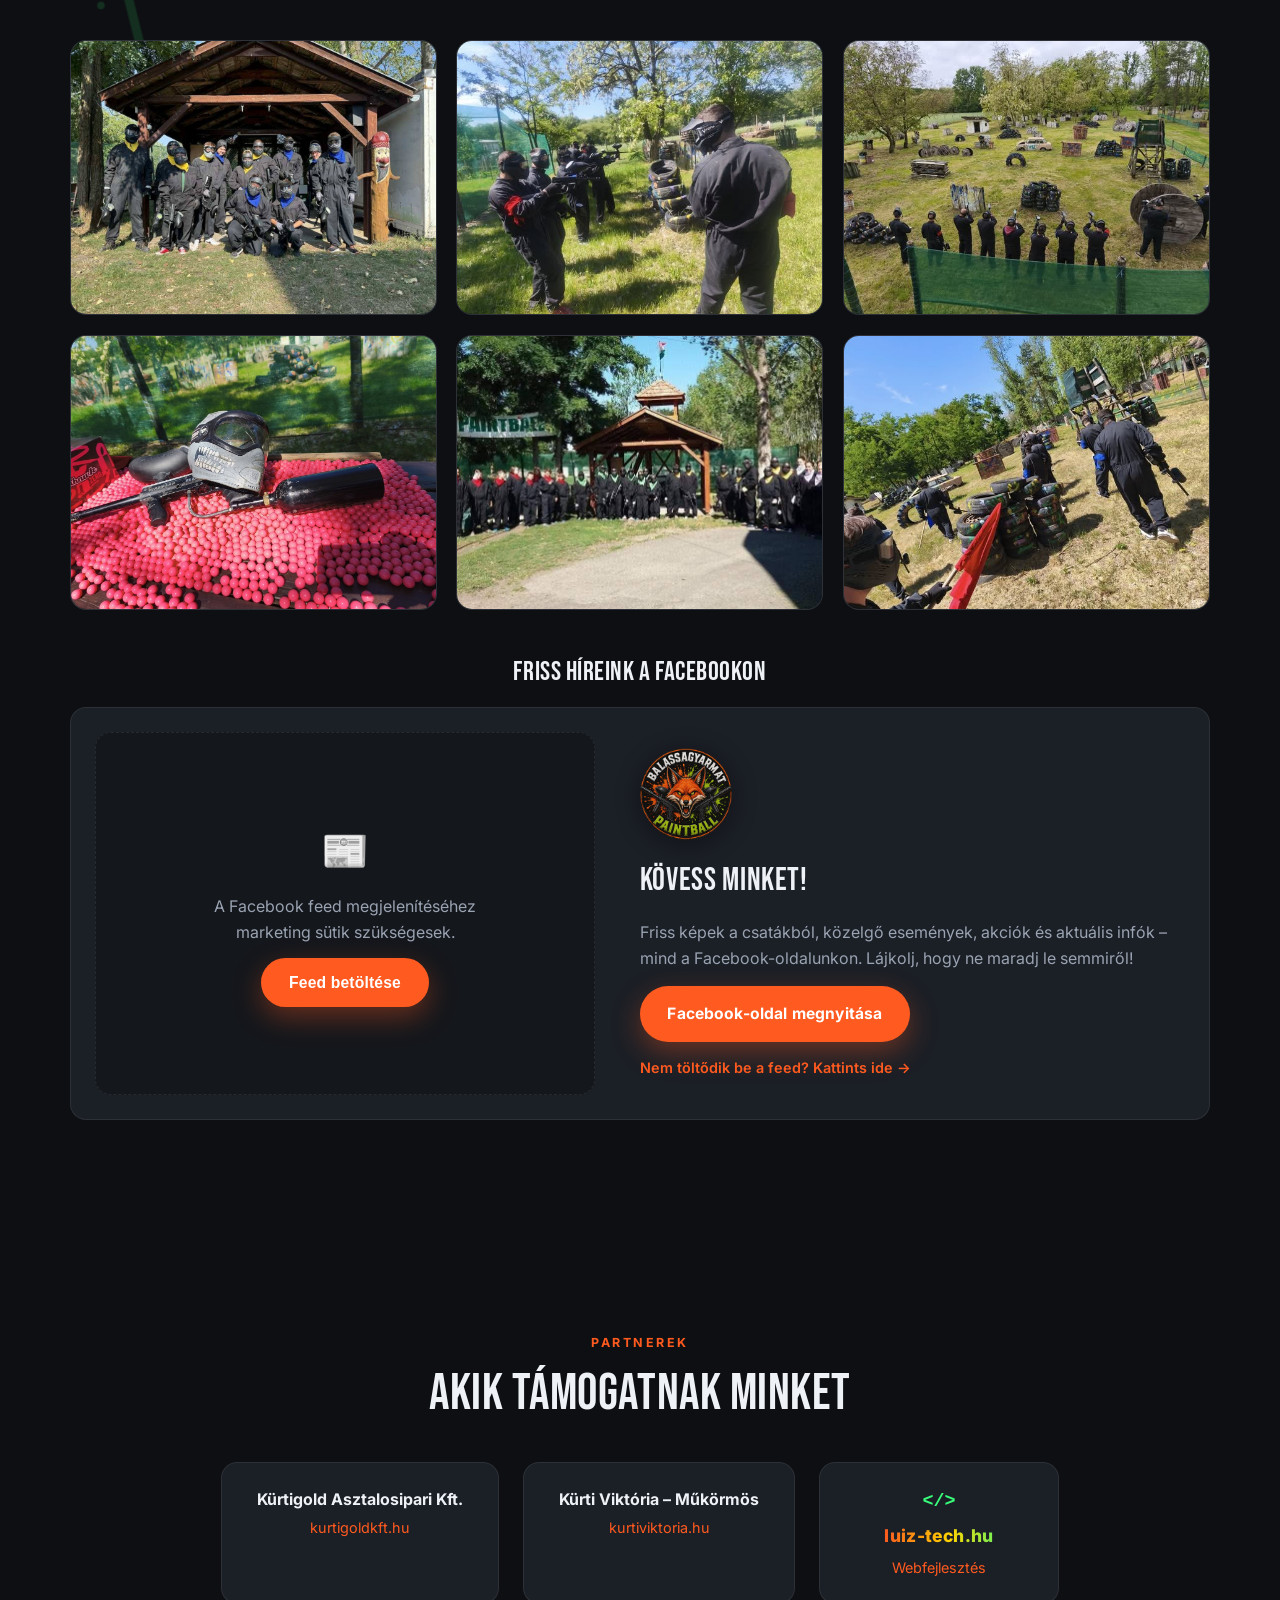
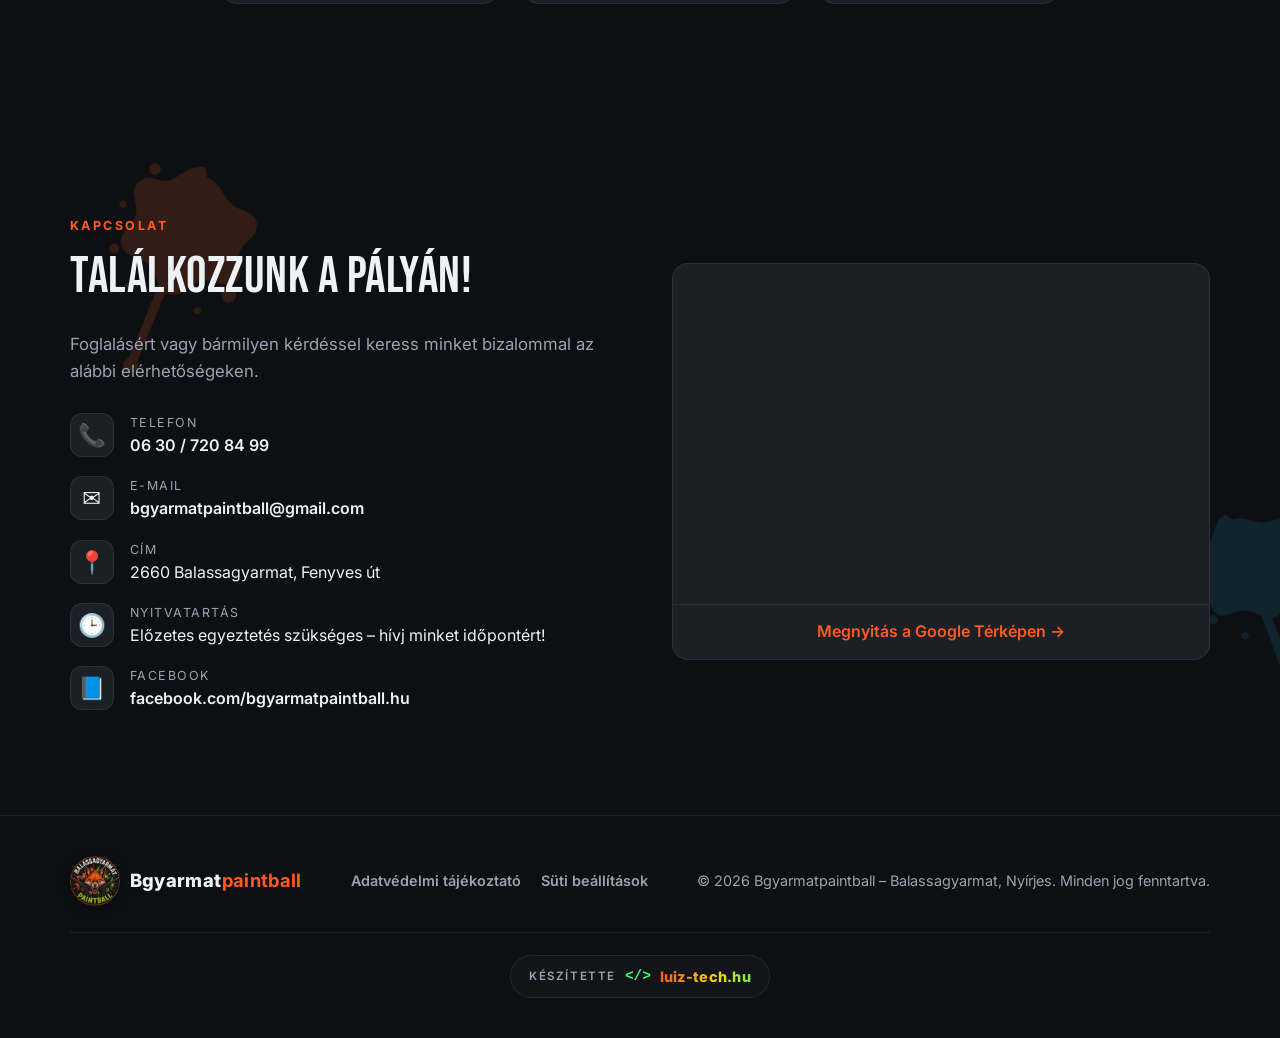
==== commit 974035a1: "Ajándékutalvány + Rambo (arany) csomag animált figurával - Felső menübe és a főoldalra ajándékutalvá" ====
--- a/index.html
+++ b/index.html
@@ -54,7 +54,7 @@
     "logo": "https://bgyarmatpaintball.hu/assets/img/logo.png",
     "telephone": "+36307208499",
     "email": "bgyarmatpaintball@gmail.com",
-    "priceRange": "6000–8000 Ft",
+    "priceRange": "6000–12000 Ft",
     "currenciesAccepted": "HUF",
     "address": {
       "@type": "PostalAddress",
@@ -77,17 +77,24 @@
       "itemListElement": [
         {
           "@type": "Offer",
-          "name": "Alap csomag – 100 db golyó",
+          "name": "Újonc csomag – 100 db golyó",
           "price": "6000",
           "priceCurrency": "HUF",
           "description": "4 órás pályahasználat, felszerelés (Tippmann 98 marker, overál, védőmaszk, lányoknak védőmellény) és 100 db golyó."
         },
         {
           "@type": "Offer",
-          "name": "Alap csomag – 200 db golyó",
+          "name": "Veterán csomag – 200 db golyó",
           "price": "8000",
           "priceCurrency": "HUF",
           "description": "4 órás pályahasználat, felszerelés (Tippmann 98 marker, overál, védőmaszk, lányoknak védőmellény) és 200 db golyó."
+        },
+        {
+          "@type": "Offer",
+          "name": "Rambo csomag – 500 db golyó",
+          "price": "12000",
+          "priceCurrency": "HUF",
+          "description": "4 órás pályahasználat, felszerelés (Tippmann 98 marker, overál, védőmaszk, lányoknak védőmellény) és 500 db golyó."
         }
       ]
     }
@@ -108,8 +115,8 @@
         <a href="#szolgaltatasok">Szolgáltatások</a>
         <a href="#jatekmodok">Játékmódok</a>
         <a href="#araink">Áraink</a>
+        <a href="#ajandekutalvany" class="nav-gift">🎁 Ajándékutalvány</a>
         <a href="#galeria">Galéria</a>
-        <a href="#partnerek">Partnerek</a>
         <a href="#kapcsolat" class="nav-cta">Kapcsolat</a>
       </nav>
 
@@ -507,6 +514,48 @@
               <p class="price-extra">További golyó: <strong>15 Ft / db</strong></p>
               <a href="#kapcsolat" class="btn btn-primary btn-block">Foglalok</a>
             </article>
+            <article class="price-card hl hl-gold has-rambo">
+              <div class="rambo" aria-hidden="true">
+                <div class="rambo-cloud"><span>ratatatatata!</span></div>
+                <div class="rambo-fig">
+                  <svg viewBox="0 0 180 120" width="164" height="109">
+                    <circle class="rb-pb rb-pb1" cx="140" cy="30" r="4"/>
+                    <circle class="rb-pb rb-pb2" cx="140" cy="30" r="4"/>
+                    <circle class="rb-pb rb-pb3" cx="140" cy="30" r="4"/>
+                    <circle class="rb-pb rb-pb4" cx="140" cy="30" r="4"/>
+                    <path class="rb-flash" d="M140 30 l16 -6 l-11 6 l14 3 l-15 1 l7 9 l-10 -7 l-2 12 l-2 -13 z"/>
+                    <g class="rb-body">
+                      <line class="rb-limb" x1="74" y1="90" x2="64" y2="118"/>
+                      <line class="rb-limb" x1="74" y1="90" x2="86" y2="118"/>
+                      <line class="rb-torso" x1="74" y1="52" x2="74" y2="90"/>
+                      <line class="rb-belt" x1="60" y1="58" x2="90" y2="82"/>
+                      <line class="rb-limb" x1="74" y1="60" x2="96" y2="52"/>
+                      <circle class="rb-head" cx="74" cy="40" r="12"/>
+                      <path class="rb-bandana" d="M61 38 q13 -8 26 0"/>
+                      <line class="rb-bandtail" x1="61" y1="39" x2="49" y2="44"/>
+                      <line class="rb-bandtail" x1="61" y1="42" x2="50" y2="51"/>
+                      <g class="rb-gunarm">
+                        <line class="rb-limb" x1="74" y1="56" x2="98" y2="44"/>
+                        <line class="rb-marker" x1="90" y1="46" x2="140" y2="30"/>
+                        <line class="rb-hopper" x1="112" y1="40" x2="110" y2="29"/>
+                      </g>
+                    </g>
+                  </svg>
+                </div>
+              </div>
+              <h3 class="price-name">Rambo csomag</h3>
+              <p class="price-sub">500 db golyóval</p>
+              <p class="price-value">12&nbsp;000 <span>Ft / fő</span></p>
+              <ul class="price-feat">
+                <li>4 órás pályahasználat</li>
+                <li>Tippmann 98 marker</li>
+                <li>Overál &amp; védőmaszk</li>
+                <li>Lányoknak védőmellény</li>
+                <li>500 db golyó</li>
+              </ul>
+              <p class="price-extra">További golyó: <strong>13 Ft / db</strong></p>
+              <a href="#kapcsolat" class="btn btn-primary btn-block">Foglalok</a>
+            </article>
           </div>
         </div>
         <div class="price-arrows" id="priceArrows" hidden>
@@ -517,6 +566,67 @@
 
       <div class="price-note">
         <p data-edit="price.note">💡 <strong>Helyfoglalási díj: 5 000 Ft</strong> – amely teljes mértékben lejátszható a helyszínen. Egész napos foglalás előzetes egyeztetés alapján lehetséges.</p>
+      </div>
+    </div>
+  </section>
+
+  <!-- ===== Ajándékutalvány ===== -->
+  <section class="section" id="ajandekutalvany">
+    <span class="paint" aria-hidden="true" style="--c:#f2c14e;--x:7%;--y:10%;--s:1.15;--r:-16deg;--o:.16"><i class="drip"></i></span>
+    <span class="paint" aria-hidden="true" style="--c:#ff5a1f;--x:90%;--y:64%;--s:1;--r:22deg;--o:.12"><i class="drip"></i></span>
+    <div class="container">
+      <div class="section-head center">
+        <span class="kicker">Ajándékötlet</span>
+        <h2 data-edit="voucher.title">Lepd meg őket ajándékutalvánnyal! 🎁</h2>
+        <p data-edit="voucher.intro">Nincs is jobb ajándék egy adrenalinnal teli paintball-élménynél. Vásárolj ajándékutalványt tetszőleges értékben vagy konkrét csomagra – a többit bízd ránk!</p>
+      </div>
+
+      <div class="voucher-wrap">
+        <figure class="voucher-visual">
+          <img class="voucher-photo" src="assets/img/ajandekutalvany.jpg"
+               alt="Bgyarmatpaintball ajándékutalvány" loading="lazy"
+               onerror="this.closest('.voucher-visual').classList.add('no-photo')" />
+          <div class="voucher-fallback" aria-hidden="true">
+            <div class="vf-card">
+              <div class="vf-shine" aria-hidden="true"></div>
+              <div class="vf-top">
+                <img class="vf-logo" src="assets/img/logo.png" alt="" width="48" height="48" />
+                <span class="vf-brand">Bgyarmat<strong>paintball</strong></span>
+              </div>
+              <div class="vf-title">AJÁNDÉK<span>UTALVÁNY</span></div>
+              <div class="vf-mid">
+                <span class="vf-tag">🎯 Paintball élmény</span>
+                <span class="vf-value">Érték: __________ Ft</span>
+              </div>
+              <div class="vf-foot">
+                <span>bgyarmatpaintball.hu</span>
+                <span>Nº ______</span>
+              </div>
+            </div>
+          </div>
+        </figure>
+
+        <div class="voucher-info">
+          <ul class="voucher-points">
+            <li>Bármilyen alkalomra: szülinap, névnap, búcsú, karácsony</li>
+            <li>Tetszőleges értékben, vagy konkrét csomagra beváltható</li>
+            <li>Postázva vagy személyesen a helyszínen is átvehető</li>
+          </ul>
+
+          <div class="voucher-pay">
+            <h3>Fizetési lehetőségek</h3>
+            <div class="pay-methods">
+              <span class="pay-chip">📦 Utánvét</span>
+              <span class="pay-chip">🏟️ Helyszíni fizetés</span>
+            </div>
+            <p class="voucher-pay-note" data-edit="voucher.payNote">Az utalványt <strong>utánvéttel</strong> postázzuk (a futárnak fizetsz átvételkor), vagy választhatod a <strong>helyszíni fizetést</strong> és nálunk, a pályán rendezed a vételárat. A részleteket e-mailben vagy telefonon egyeztetjük.</p>
+          </div>
+
+          <div class="voucher-actions">
+            <button type="button" class="btn btn-primary" id="voucherOrderBtn">Utalvány rendelése</button>
+            <a class="btn btn-ghost" href="tel:+36307208499">📞 Rendelés telefonon</a>
+          </div>
+        </div>
       </div>
     </div>
   </section>
@@ -695,6 +805,53 @@
     <a class="btn btn-primary btn-block promo-btn" id="promoBtn" href="#kapcsolat">Részletek</a>
   </div>
 
+  <!-- ===== Ajándékutalvány rendelő űrlap (modal) ===== -->
+  <div class="voucher-modal" id="voucherModal" role="dialog" aria-modal="true" aria-label="Ajándékutalvány rendelése" hidden>
+    <form class="vm-card" id="voucherForm" novalidate>
+      <button type="button" class="vm-close" id="voucherClose" aria-label="Bezárás">&times;</button>
+      <h3>Ajándékutalvány rendelése</h3>
+      <p class="vm-lead">Töltsd ki az adatokat, a „Rendelés elküldése” gomb pedig megnyitja az e-mail programodat az előre kitöltött megrendeléssel. Hamarosan visszajelzünk a részletekkel!</p>
+      <div class="vm-row">
+        <label for="vmName">Neved *</label>
+        <input id="vmName" name="name" type="text" autocomplete="name" required />
+      </div>
+      <div class="vm-grid">
+        <div class="vm-row">
+          <label for="vmPhone">Telefonszám *</label>
+          <input id="vmPhone" name="phone" type="tel" autocomplete="tel" required />
+        </div>
+        <div class="vm-row">
+          <label for="vmEmail">E-mail</label>
+          <input id="vmEmail" name="email" type="email" autocomplete="email" />
+        </div>
+      </div>
+      <div class="vm-grid">
+        <div class="vm-row">
+          <label for="vmValue">Utalvány értéke / csomag</label>
+          <input id="vmValue" name="value" type="text" placeholder="pl. 12 000 Ft vagy Rambo csomag" />
+        </div>
+        <div class="vm-row">
+          <label for="vmQty">Darabszám</label>
+          <input id="vmQty" name="qty" type="number" min="1" value="1" />
+        </div>
+      </div>
+      <div class="vm-row">
+        <span class="vm-lbl">Fizetési mód</span>
+        <div class="vm-pay">
+          <label class="vm-radio"><input type="radio" name="pay" value="Utánvét" checked /> <span>📦 Utánvét</span></label>
+          <label class="vm-radio"><input type="radio" name="pay" value="Helyszíni fizetés" /> <span>🏟️ Helyszíni fizetés</span></label>
+        </div>
+      </div>
+      <div class="vm-row">
+        <label for="vmMsg">Megjegyzés</label>
+        <textarea id="vmMsg" name="msg" placeholder="Kinek szól, mikorra kell, egyéb kérés…"></textarea>
+      </div>
+      <p class="vm-err" id="vmErr" hidden>Kérjük, add meg a neved és a telefonszámod.</p>
+      <button type="submit" class="btn btn-primary btn-block">Rendelés elküldése ✉️</button>
+      <p class="vm-alt">Inkább telefonon intéznéd? Hívj minket: <a href="tel:+36307208499">06 30 720 84 99</a></p>
+    </form>
+  </div>
+
   <!-- ===== Süti-elfogadás belépőkapu csata-animációval ===== -->
   <div class="cookie-gate" id="cookieGate" hidden>
     <div class="cg-scene" aria-hidden="true">
--- a/css/style.css
+++ b/css/style.css
@@ -99,6 +99,9 @@
 .main-nav a:not(.nav-cta):hover::after { transform: scaleX(1); }
 .main-nav .nav-cta { background: var(--orange); color: #fff; }
 .main-nav .nav-cta:hover { background: var(--orange-d); }
+.main-nav .nav-gift { color: #f2c14e; font-weight: 700; }
+.main-nav .nav-gift:hover { color: #ffe09a; }
+.main-nav .nav-gift::after { background: #f2c14e; }
 
 .nav-toggle { display: none; flex-direction: column; gap: 5px; background: none; border: 0; cursor: pointer; padding: 8px; }
 .nav-toggle span { width: 26px; height: 3px; background: var(--text); border-radius: 3px; transition: .25s; }
@@ -397,14 +400,22 @@
 .price-card {
   position: relative; background: var(--surface); border: 1px solid var(--line);
   border-radius: var(--radius); padding: 2.2rem 2rem; text-align: center;
-}
+  display: flex; flex-direction: column;
+}
+/* A gomb mindig a kártya aljára kerül -> a csomagok egyforma magasak és a
+   gombok is egy vonalban vannak (akkor is, ha a cím két sorba tördel). */
+.price-card .btn-block { margin-top: auto; }
 .price-card.featured { border-color: var(--orange); box-shadow: 0 0 0 1px var(--orange), var(--shadow); }
 .badge {
   position: absolute; top: -13px; left: 50%; transform: translateX(-50%);
   background: var(--orange); color: #fff; font-size: .75rem; font-weight: 700;
   text-transform: uppercase; letter-spacing: .12em; padding: .3rem .9rem; border-radius: 999px;
 }
-.price-name { font-family: var(--display); font-weight: 400; font-size: 1.8rem; letter-spacing: .02em; margin-bottom: .1rem; }
+.price-name {
+  font-family: var(--display); font-weight: 400; font-size: 1.8rem; letter-spacing: .02em;
+  margin-bottom: .1rem; min-height: 2.3em;
+  display: flex; align-items: center; justify-content: center;
+}
 .price-sub { color: var(--muted); margin: 0 0 1rem; font-size: .95rem; }
 .price-value { font-size: 2.6rem; font-weight: 800; color: var(--text); margin: 0 0 1.2rem; }
 .price-value span { font-size: 1rem; font-weight: 600; color: var(--muted); }
@@ -425,11 +436,24 @@
 .hl-blue   { --hlc: #1fb6ff; }
 .hl-purple { --hlc: #b14bff; }
 .hl-yellow { --hlc: #ffd400; }
-.hl-green .badge, .hl-yellow .badge { color: #11151b; }
+.hl-gold   { --hlc: #f2c14e; }
+.hl-green .badge, .hl-yellow .badge, .hl-gold .badge { color: #11151b; }
+
+/* Arany (Rambo) csomag – prémium keret + finom aranyfény */
+.price-card.hl-gold {
+  border-color: #f2c14e;
+  box-shadow: 0 0 0 1px #f2c14e, 0 0 34px rgba(242,193,78,.22), var(--shadow);
+  background:
+    linear-gradient(180deg, rgba(242,193,78,.07), rgba(242,193,78,0) 40%),
+    var(--surface);
+}
+.price-card.hl-gold .price-value { color: #ffdf8a; }
 
 /* Csomag-carousel */
-.price-carousel { max-width: 1000px; margin: 3rem auto 0; }
-.price-viewport { overflow: hidden; padding: 22px 0 30px; }
+.price-carousel { max-width: 1000px; margin: .6rem auto 0; }
+/* A felső belső margó adja a helyet a Rambo-figurának, hogy a kártya
+   mögül felbukkanhasson (a viewport levágja a széleken túllógót). */
+.price-viewport { overflow: hidden; padding: 104px 0 30px; }
 .price-track { display: flex; gap: 1.8rem; justify-content: center; will-change: transform; }
 .price-track.is-carousel { justify-content: flex-start; }
 .price-track > .price-card { flex: 0 0 300px; max-width: 300px; }
@@ -444,6 +468,92 @@
 .pc-arrow:active { transform: translateY(0) scale(.95); }
 @media (max-width: 700px) {
   .price-track > .price-card { flex-basis: 82%; max-width: 82%; }
+}
+
+/* ===== Rambo-figura az arany csomag mögött ===== */
+.price-card.has-rambo { overflow: visible; }
+.rambo {
+  position: absolute; left: 0; right: 0; bottom: 100%; height: 104px;
+  overflow: hidden; pointer-events: none;
+}
+.rambo-fig {
+  position: absolute; right: 4px; bottom: 0;
+  transform: translateY(114%);
+  animation: rbPeek 8s var(--ease-inout) infinite;
+}
+.rambo-fig svg { display: block; overflow: visible; }
+@keyframes rbPeek {
+  0%, 6%   { transform: translateY(114%); }
+  13%, 44% { transform: translateY(0); }
+  52%,100% { transform: translateY(114%); }
+}
+
+/* Testrészek */
+.rb-limb, .rb-torso { stroke: #f3f5f8; stroke-linecap: round; fill: none; }
+.rb-torso { stroke-width: 6; }
+.rb-limb  { stroke-width: 4; }
+.rb-head  { fill: #1a1e26; stroke: #f3f5f8; stroke-width: 3; }
+.rb-bandana { fill: none; stroke: #e23b3b; stroke-width: 5; stroke-linecap: round; }
+.rb-bandtail { stroke: #e23b3b; stroke-width: 3; stroke-linecap: round; }
+.rb-belt { stroke: #f2c14e; stroke-width: 3.5; stroke-linecap: round; stroke-dasharray: 2 4.5; }
+.rb-marker { stroke: #0c0f13; stroke-width: 5; stroke-linecap: round; }
+.rb-hopper { stroke: #0c0f13; stroke-width: 4; stroke-linecap: round; }
+
+/* Fegyvertartó kar visszarúgása */
+.rb-gunarm {
+  transform-box: view-box; transform-origin: 74px 56px;
+  animation: rbRecoil .17s ease-in-out infinite;
+}
+@keyframes rbRecoil { 0%,100% { transform: rotate(0); } 50% { transform: rotate(-8deg); } }
+
+/* Torkolattűz */
+.rb-flash {
+  fill: #ffd45e; transform-box: view-box; transform-origin: 140px 30px;
+  animation: rbFlash .17s steps(2, end) infinite;
+}
+@keyframes rbFlash {
+  0%, 55% { opacity: 0; transform: scale(.3); }
+  65%     { opacity: 1; transform: scale(1); }
+  100%    { opacity: 0; transform: scale(.5); }
+}
+
+/* Össze-vissza kilőtt festékgolyók */
+.rb-pb { transform-box: view-box; opacity: 0; }
+.rb-pb1 { fill: #ff5a1f; --dx: 30px;  --dy: -22px; animation: rbSpray .5s linear infinite; }
+.rb-pb2 { fill: #39ff7a; --dx: 34px;  --dy: 2px;   animation: rbSpray .5s linear infinite .12s; }
+.rb-pb3 { fill: #1fb6ff; --dx: 24px;  --dy: -34px; animation: rbSpray .5s linear infinite .24s; }
+.rb-pb4 { fill: #ffd400; --dx: 33px;  --dy: -10px; animation: rbSpray .5s linear infinite .36s; }
+@keyframes rbSpray {
+  0%   { opacity: 0; transform: translate(0,0) scale(.5); }
+  12%  { opacity: 1; }
+  100% { opacity: 0; transform: translate(var(--dx), var(--dy)) scale(1); }
+}
+
+/* "ratatatatata!" felhőcske */
+.rambo-cloud { position: absolute; left: 6px; top: 4px; opacity: 0; animation: rbCloud 8s var(--ease-inout) infinite; }
+.rambo-cloud span {
+  display: inline-block; position: relative; background: #fff; color: #11151b;
+  font-family: var(--display); font-weight: 400; letter-spacing: .05em; font-size: 1.05rem;
+  padding: .12rem .62rem .16rem; border-radius: 999px; white-space: nowrap;
+  box-shadow: 0 6px 16px rgba(0,0,0,.35);
+}
+.rambo-cloud span::after {
+  content: ""; position: absolute; right: 14px; bottom: -6px;
+  border: 6px solid transparent; border-top-color: #fff; border-bottom: 0;
+}
+@keyframes rbCloud {
+  0%, 10% { opacity: 0; transform: translateY(8px) scale(.7) rotate(-3deg); }
+  16%     { opacity: 1; transform: translateY(0) scale(1) rotate(-3deg); }
+  22%     { transform: translateY(0) scale(1) rotate(2deg); }
+  40%     { opacity: 1; transform: translateY(0) scale(1) rotate(-2deg); }
+  46%,100%{ opacity: 0; transform: translateY(8px) scale(.7) rotate(0); }
+}
+
+@media (prefers-reduced-motion: reduce) {
+  .rambo-fig { animation: none; transform: translateY(0); }
+  .rambo-cloud { animation: none; opacity: 1; }
+  .rb-gunarm, .rb-flash, .rb-pb { animation: none; }
+  .rb-flash { opacity: 0; }
 }
 
 /* Csomag-szerkesztő (admin) */
@@ -473,6 +583,128 @@
 .pkg-sw[data-c="blue"] { background: #1fb6ff; }
 .pkg-sw[data-c="purple"] { background: #b14bff; }
 .pkg-sw[data-c="yellow"] { background: #ffd400; }
+.pkg-sw[data-c="gold"] { background: linear-gradient(135deg, #f6d777, #d99f2b); }
+
+/* ===== Ajándékutalvány ===== */
+.voucher-wrap {
+  display: grid; grid-template-columns: 1.05fr 1fr; gap: 2.4rem; align-items: center;
+  max-width: 980px; margin: 2.6rem auto 0;
+}
+.voucher-visual { margin: 0; position: relative; }
+.voucher-photo {
+  display: block; width: 100%; height: auto; border-radius: var(--radius);
+  border: 1px solid rgba(242,193,78,.4); box-shadow: var(--shadow);
+}
+.voucher-visual.no-photo .voucher-photo { display: none; }
+.voucher-fallback { display: none; }
+.voucher-visual.no-photo .voucher-fallback { display: block; }
+
+/* Dizájnolt utalvány (amíg a saját kép nincs feltöltve) */
+.vf-card {
+  position: relative; overflow: hidden; aspect-ratio: 16 / 10;
+  border-radius: var(--radius); padding: 1.3rem 1.5rem;
+  display: flex; flex-direction: column; gap: .7rem;
+  background:
+    radial-gradient(120% 100% at 85% 0%, rgba(242,193,78,.14), transparent 55%),
+    linear-gradient(160deg, #20252e, #14181f);
+  border: 2px solid #f2c14e;
+  box-shadow: 0 0 0 1px rgba(242,193,78,.35), var(--shadow);
+}
+.vf-shine {
+  position: absolute; top: 0; left: -60%; width: 45%; height: 100%;
+  background: linear-gradient(100deg, transparent, rgba(255,255,255,.18), transparent);
+  transform: skewX(-18deg); animation: vfShine 5s ease-in-out infinite;
+}
+@keyframes vfShine { 0%,62% { left: -60%; } 82%,100% { left: 130%; } }
+.vf-top { display: flex; align-items: center; gap: .6rem; }
+.vf-logo { width: 44px; height: 44px; object-fit: contain; }
+.vf-brand { font-weight: 800; letter-spacing: .01em; }
+.vf-brand strong { color: var(--orange); }
+.vf-title {
+  font-family: var(--display); font-weight: 400; line-height: .92;
+  font-size: clamp(2rem, 6vw, 3.1rem); color: #ffe4a0; letter-spacing: .03em; margin-top: auto;
+}
+.vf-title span { display: block; color: #f2c14e; }
+.vf-mid { display: flex; flex-wrap: wrap; align-items: center; justify-content: space-between; gap: .5rem; }
+.vf-tag {
+  background: rgba(242,193,78,.16); border: 1px solid rgba(242,193,78,.5);
+  color: #ffe4a0; font-size: .82rem; font-weight: 600; padding: .2rem .7rem; border-radius: 999px;
+}
+.vf-value { color: var(--muted); font-size: .92rem; }
+.vf-foot {
+  display: flex; justify-content: space-between; gap: .6rem;
+  border-top: 1px dashed rgba(242,193,78,.4); padding-top: .6rem;
+  color: var(--muted); font-size: .78rem; letter-spacing: .02em;
+}
+
+.voucher-info { display: flex; flex-direction: column; gap: 1.3rem; }
+.voucher-points { list-style: none; padding: 0; margin: 0; display: grid; gap: .6rem; }
+.voucher-points li { position: relative; padding-left: 1.9rem; color: var(--muted); }
+.voucher-points li::before {
+  content: "🎯"; position: absolute; left: 0; top: -1px; font-size: .95rem;
+}
+.voucher-pay h3 {
+  font-family: var(--display); font-weight: 400; font-size: 1.4rem; margin: 0 0 .6rem;
+}
+.pay-methods { display: flex; flex-wrap: wrap; gap: .6rem; margin-bottom: .7rem; }
+.pay-chip {
+  background: var(--surface-2); border: 1px solid var(--line);
+  border-radius: 999px; padding: .45rem .95rem; font-weight: 600; font-size: .92rem;
+}
+.voucher-pay-note { margin: 0; color: var(--muted); font-size: .95rem; }
+.voucher-pay-note strong { color: var(--text); }
+.voucher-actions { display: flex; flex-wrap: wrap; gap: .8rem; }
+
+@media (max-width: 820px) {
+  .voucher-wrap { grid-template-columns: 1fr; gap: 1.8rem; max-width: 520px; }
+}
+
+/* Ajándékutalvány rendelő modal */
+.voucher-modal {
+  position: fixed; inset: 0; z-index: 150; display: grid; place-items: center;
+  background: rgba(6,7,9,.85); backdrop-filter: blur(6px); padding: 1rem;
+  opacity: 0; transition: opacity .3s var(--ease);
+}
+.voucher-modal[hidden] { display: none; }
+.voucher-modal.show { opacity: 1; }
+.vm-card {
+  position: relative; background: var(--surface); border: 1px solid var(--line);
+  border-radius: var(--radius); width: min(96vw, 560px); max-height: 92vh; overflow-y: auto;
+  padding: 1.6rem 1.6rem 1.4rem; box-shadow: var(--shadow);
+  transform: translateY(14px) scale(.98); transition: transform .3s var(--ease-spring);
+}
+.voucher-modal.show .vm-card { transform: none; }
+.vm-close {
+  position: absolute; top: .7rem; right: .8rem; width: 36px; height: 36px; border-radius: 50%;
+  border: 1px solid var(--line); background: var(--surface-2); color: var(--text);
+  font-size: 1.4rem; line-height: 1; cursor: pointer; transition: background .2s;
+}
+.vm-close:hover { background: var(--orange); }
+.vm-card h3 { font-family: var(--display); font-weight: 400; font-size: 1.7rem; margin: 0 0 .4rem; }
+.vm-lead { color: var(--muted); font-size: .93rem; margin: 0 0 1.1rem; }
+.vm-row { display: flex; flex-direction: column; gap: .3rem; margin-bottom: .8rem; }
+.vm-grid { display: grid; grid-template-columns: 1fr 1fr; gap: .8rem; }
+.vm-row label, .vm-lbl {
+  font-size: .76rem; text-transform: uppercase; letter-spacing: .08em; color: var(--muted); font-weight: 600;
+}
+.vm-row input, .vm-row textarea {
+  width: 100%; padding: .6rem .75rem; border-radius: 8px; border: 1px solid var(--line);
+  background: var(--bg); color: var(--text); font: inherit; font-size: .95rem;
+}
+.vm-row textarea { min-height: 74px; resize: vertical; }
+.vm-row input:focus, .vm-row textarea:focus { outline: none; border-color: var(--orange); }
+.vm-pay { display: flex; flex-wrap: wrap; gap: .6rem; }
+.vm-radio {
+  display: inline-flex; align-items: center; gap: .45rem; cursor: pointer;
+  background: var(--surface-2); border: 1px solid var(--line); border-radius: 999px;
+  padding: .45rem .9rem; font-size: .92rem; font-weight: 600; color: var(--text);
+  text-transform: none; letter-spacing: 0;
+}
+.vm-radio input { accent-color: var(--orange); }
+.vm-err { color: #ff8a5c; font-size: .88rem; margin: .2rem 0 .6rem; }
+.vm-alt { text-align: center; color: var(--muted); font-size: .9rem; margin: .9rem 0 0; }
+.vm-alt a { color: var(--orange); font-weight: 700; }
+@media (max-width: 480px) { .vm-grid { grid-template-columns: 1fr; } }
 
 /* ===== Süti-kapu + csata-animáció ===== */
 .cookie-gate { position: fixed; inset: 0; z-index: 200; background: #0d0f12; flex-direction: column; }
@@ -806,7 +1038,15 @@
   .grid-2 { grid-template-columns: 1fr; }
   .gallery { grid-template-columns: repeat(2, 1fr); }
 }
-@media (max-width: 720px) {
+/* Asztali nézet: a logó nem zsugorodhat (különben a márkanév a menüre csúszna),
+   a menüt pedig kicsit szűkebbre vesszük, hogy a 7 pont biztosan elférjen. */
+@media (min-width: 1161px) {
+  .brand { flex-shrink: 0; }
+  .main-nav { gap: .1rem; }
+  .main-nav a { padding: .5rem .52rem; font-size: .9rem; }
+}
+/* Tablet és kisebb: hamburger menü (a vízszintes menü már nem férne el). */
+@media (max-width: 1160px) {
   .nav-toggle { display: flex; }
   .main-nav {
     position: fixed; inset: 94px 0 auto 0; flex-direction: column; align-items: stretch;
@@ -815,8 +1055,10 @@
     box-shadow: var(--shadow);
   }
   .main-nav.open { transform: translateY(0); }
-  .main-nav a { padding: .9rem 1rem; border-radius: var(--radius-sm); }
+  .main-nav a { padding: .9rem 1rem; border-radius: var(--radius-sm); font-size: 1rem; }
   .main-nav .nav-cta { text-align: center; margin-top: .4rem; }
+}
+@media (max-width: 720px) {
   .hero-stats { gap: 1.6rem; }
   .map-wrap iframe { height: 280px; }
   .footer-inner { flex-direction: column; text-align: center; }
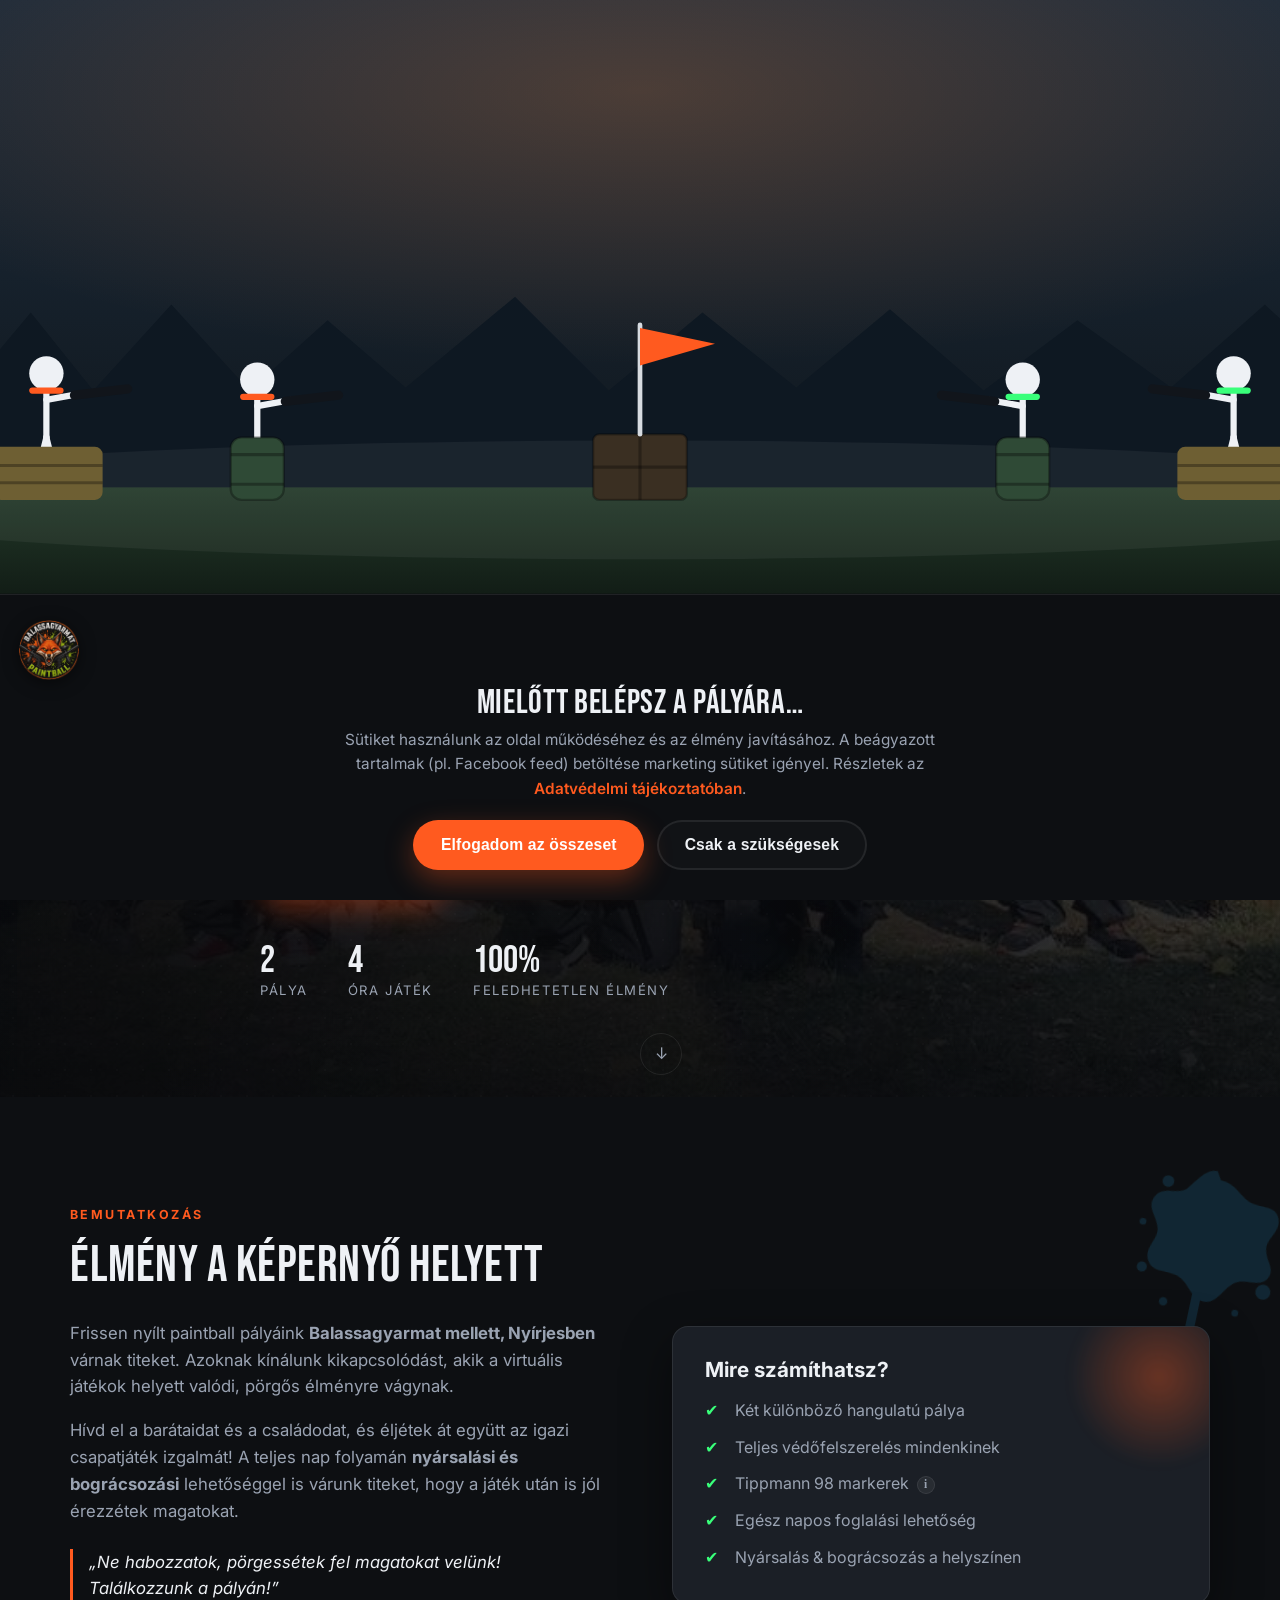
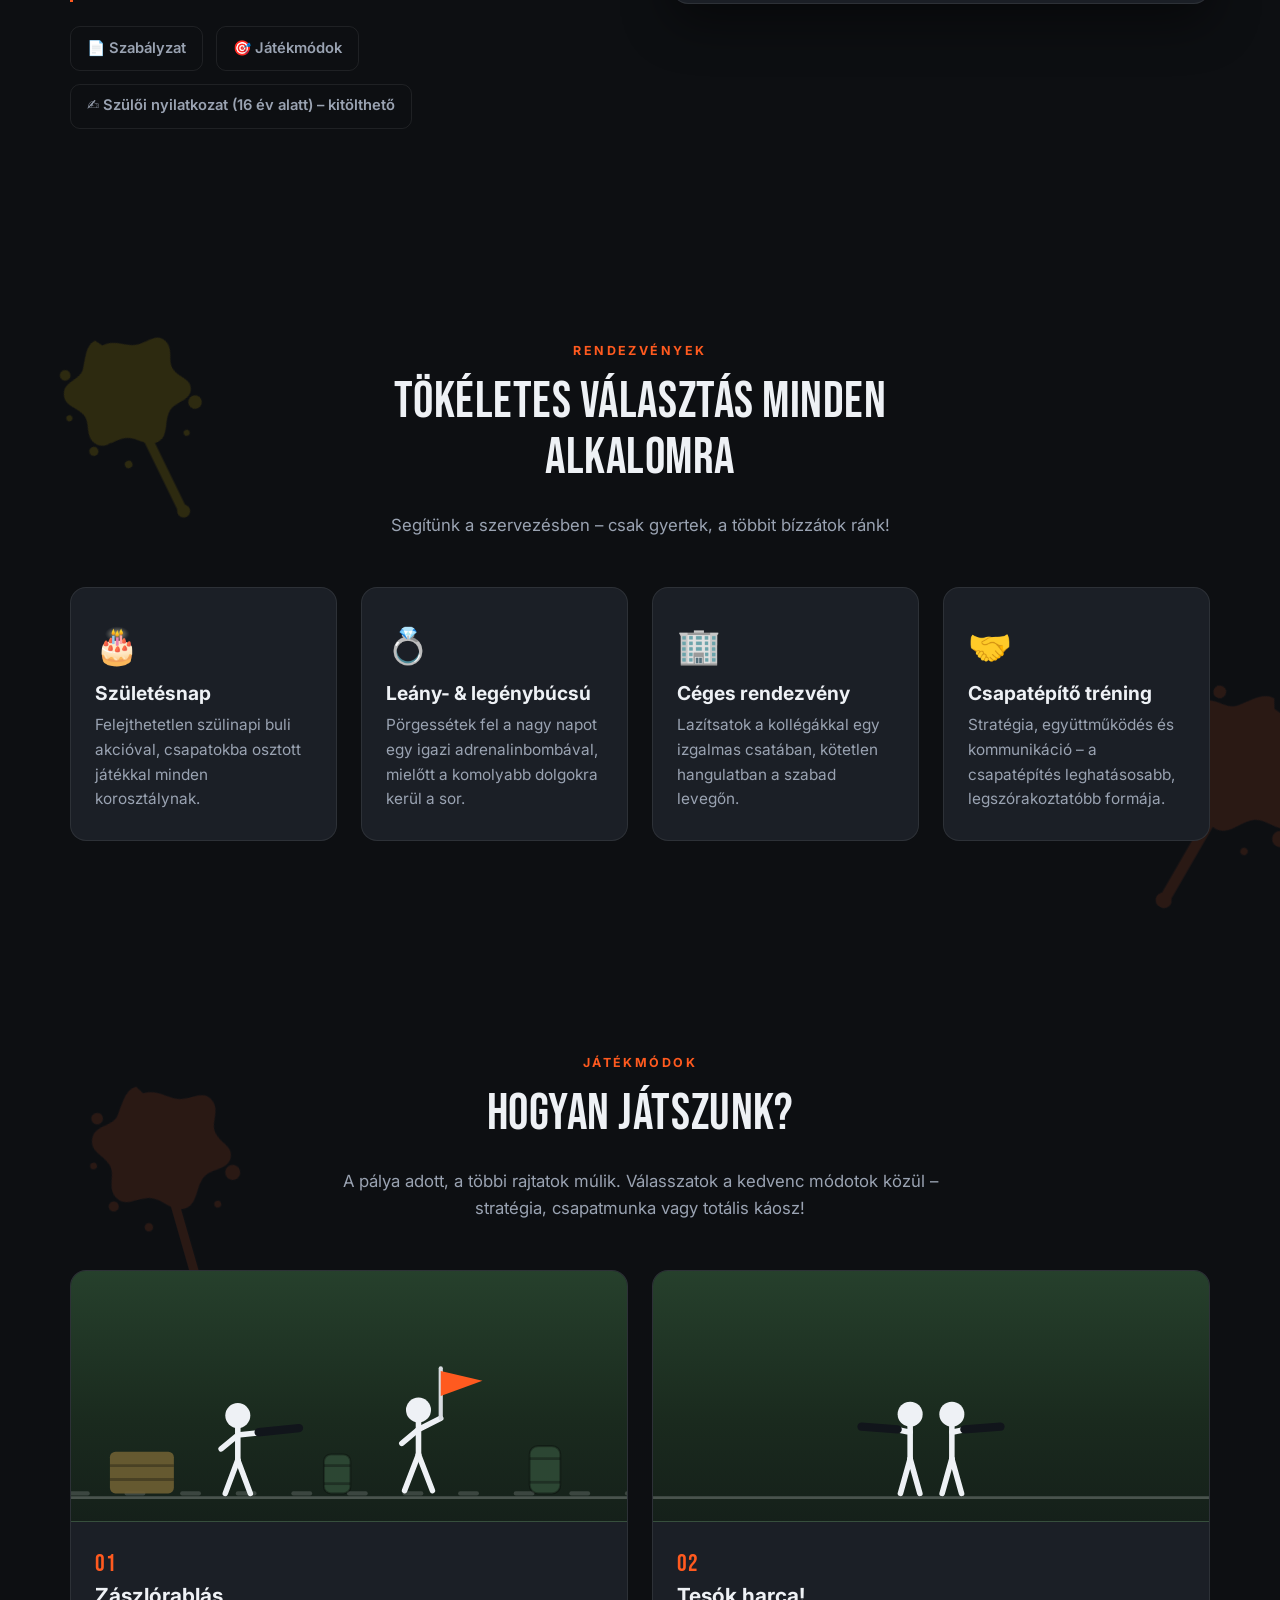
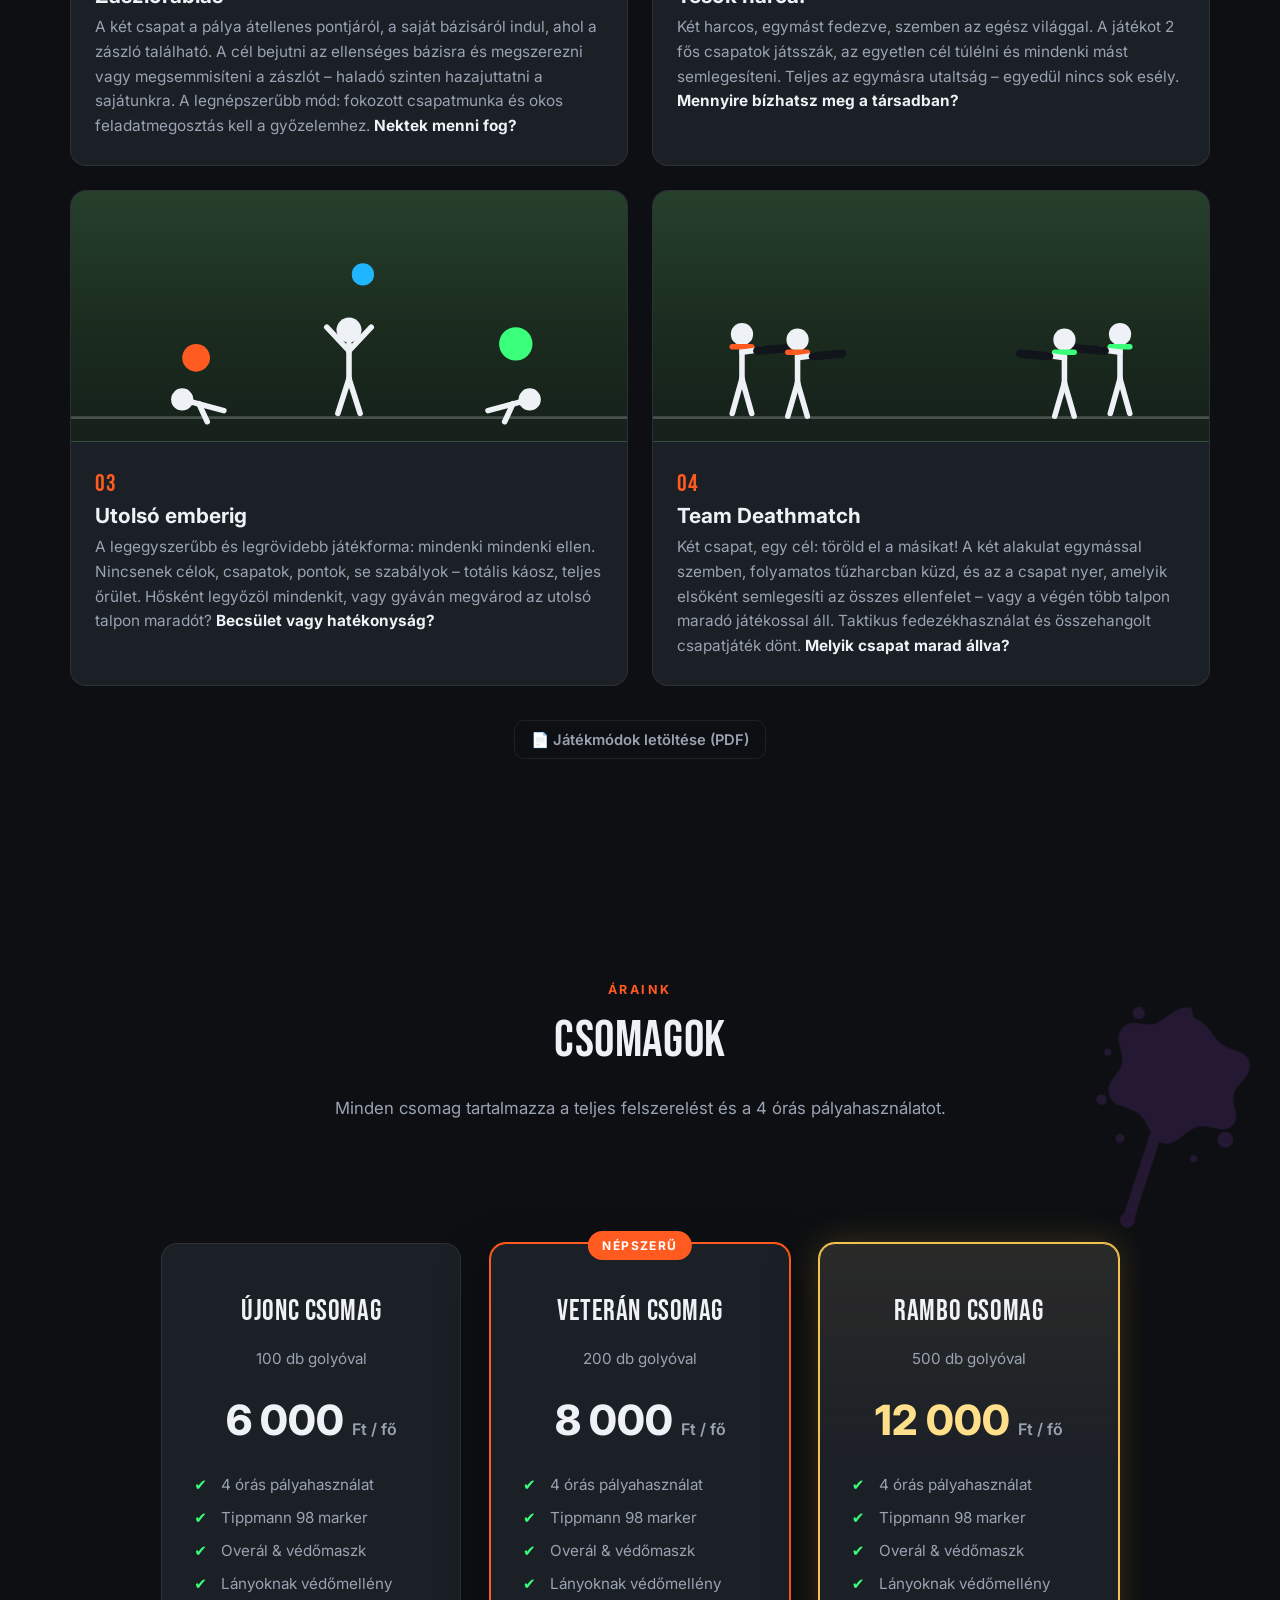
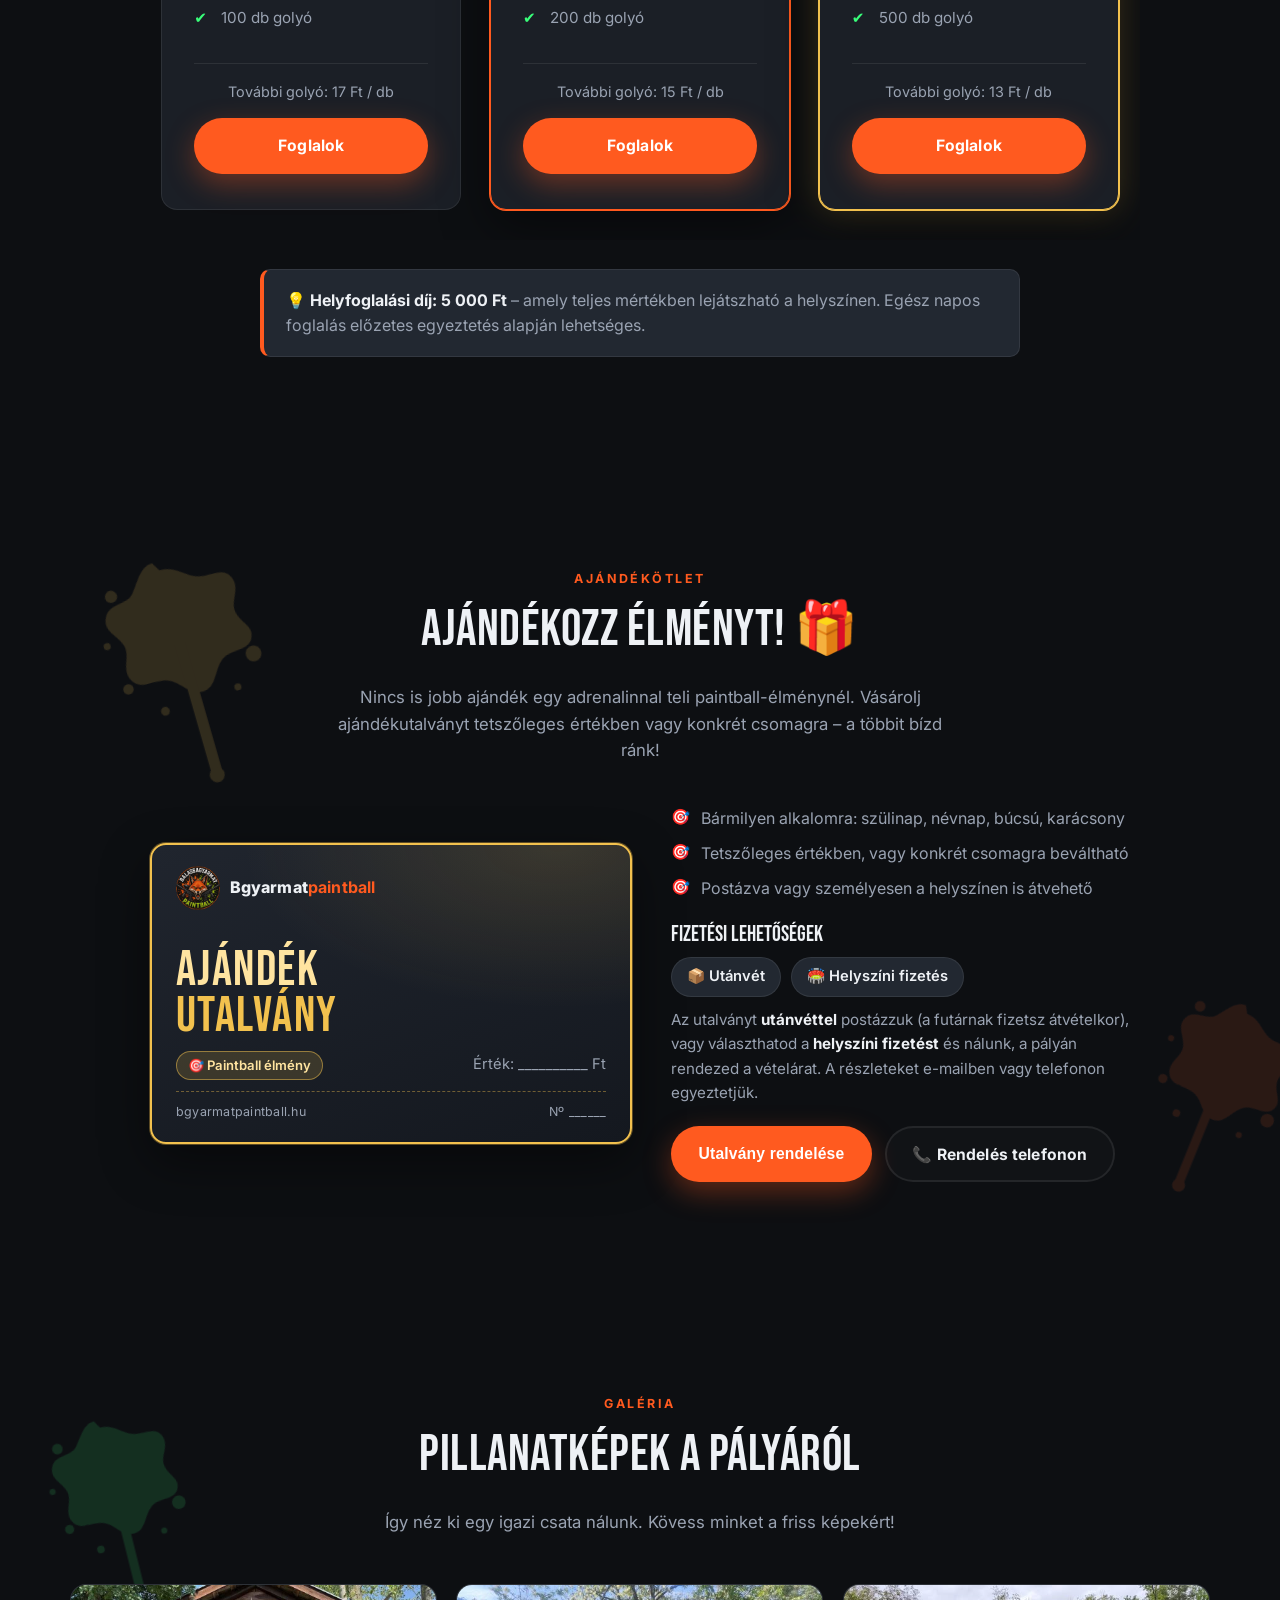
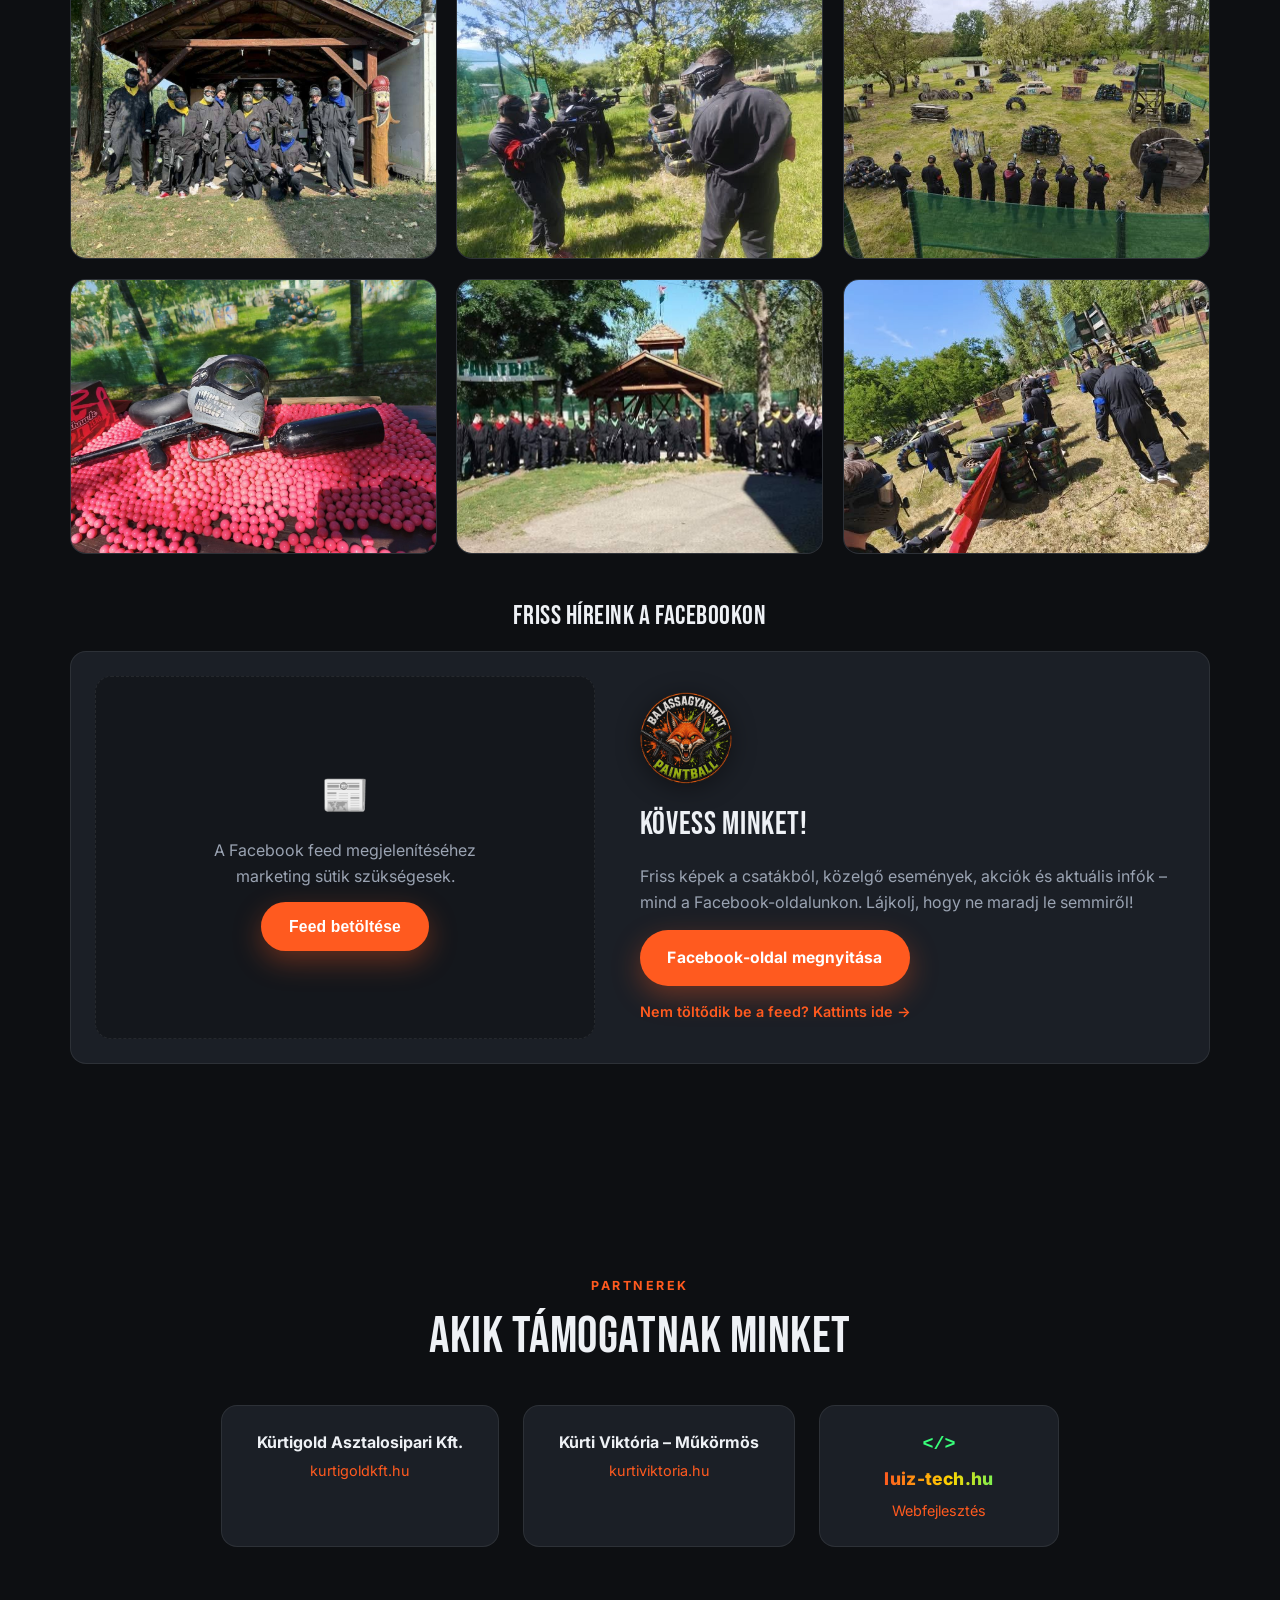
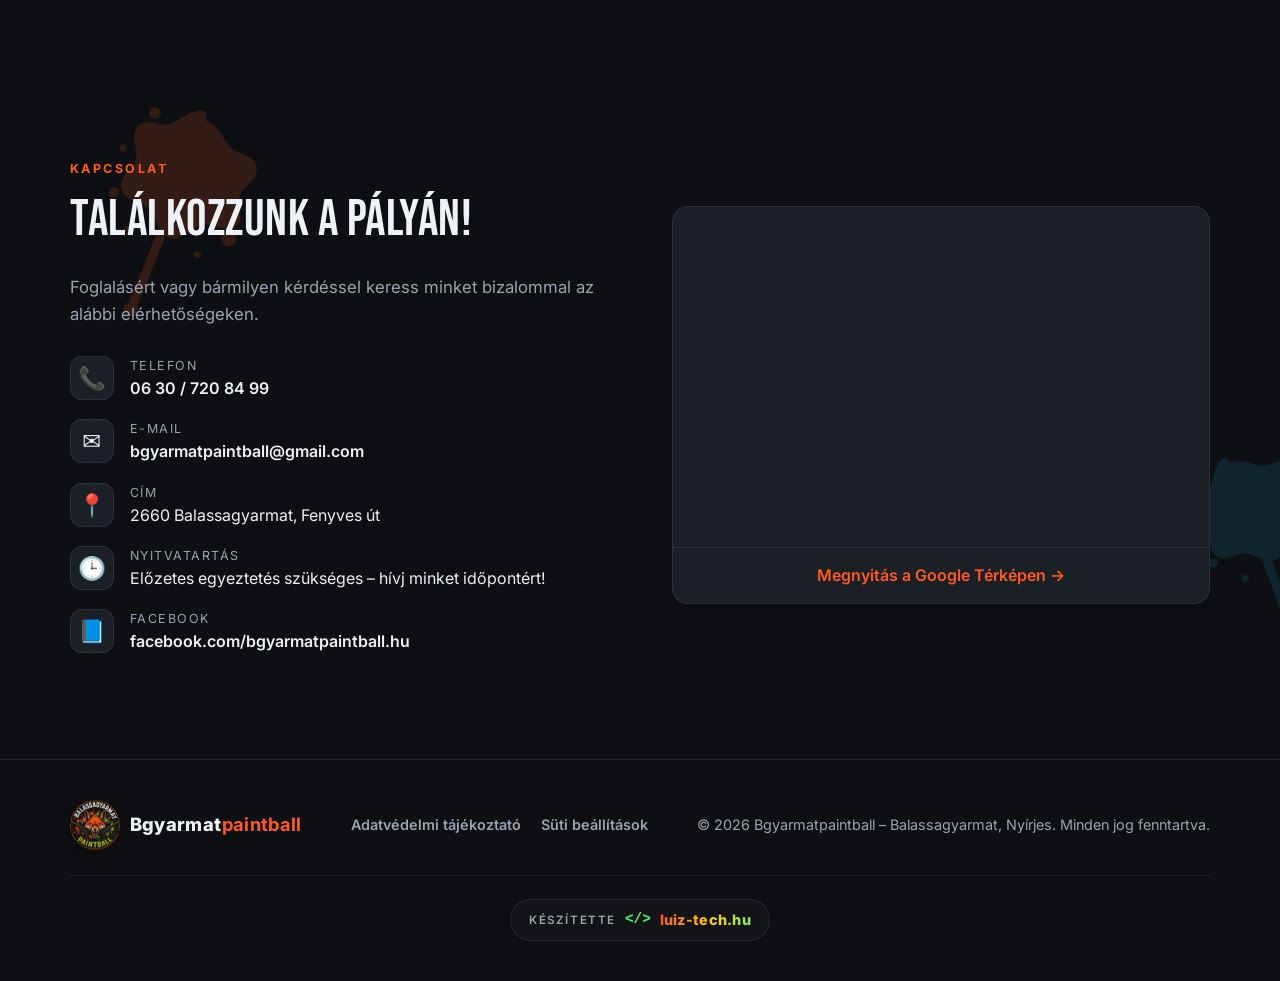
==== commit e8cdb18f: "Ajándékutalvány szekció címe: "Ajándékozz élményt!" Co-Authored-By: Claude Opus 4.8 (1M context) <no" ====
--- a/index.html
+++ b/index.html
@@ -577,7 +577,7 @@
     <div class="container">
       <div class="section-head center">
         <span class="kicker">Ajándékötlet</span>
-        <h2 data-edit="voucher.title">Lepd meg őket ajándékutalvánnyal! 🎁</h2>
+        <h2 data-edit="voucher.title">Ajándékozz élményt! 🎁</h2>
         <p data-edit="voucher.intro">Nincs is jobb ajándék egy adrenalinnal teli paintball-élménynél. Vásárolj ajándékutalványt tetszőleges értékben vagy konkrét csomagra – a többit bízd ránk!</p>
       </div>
 
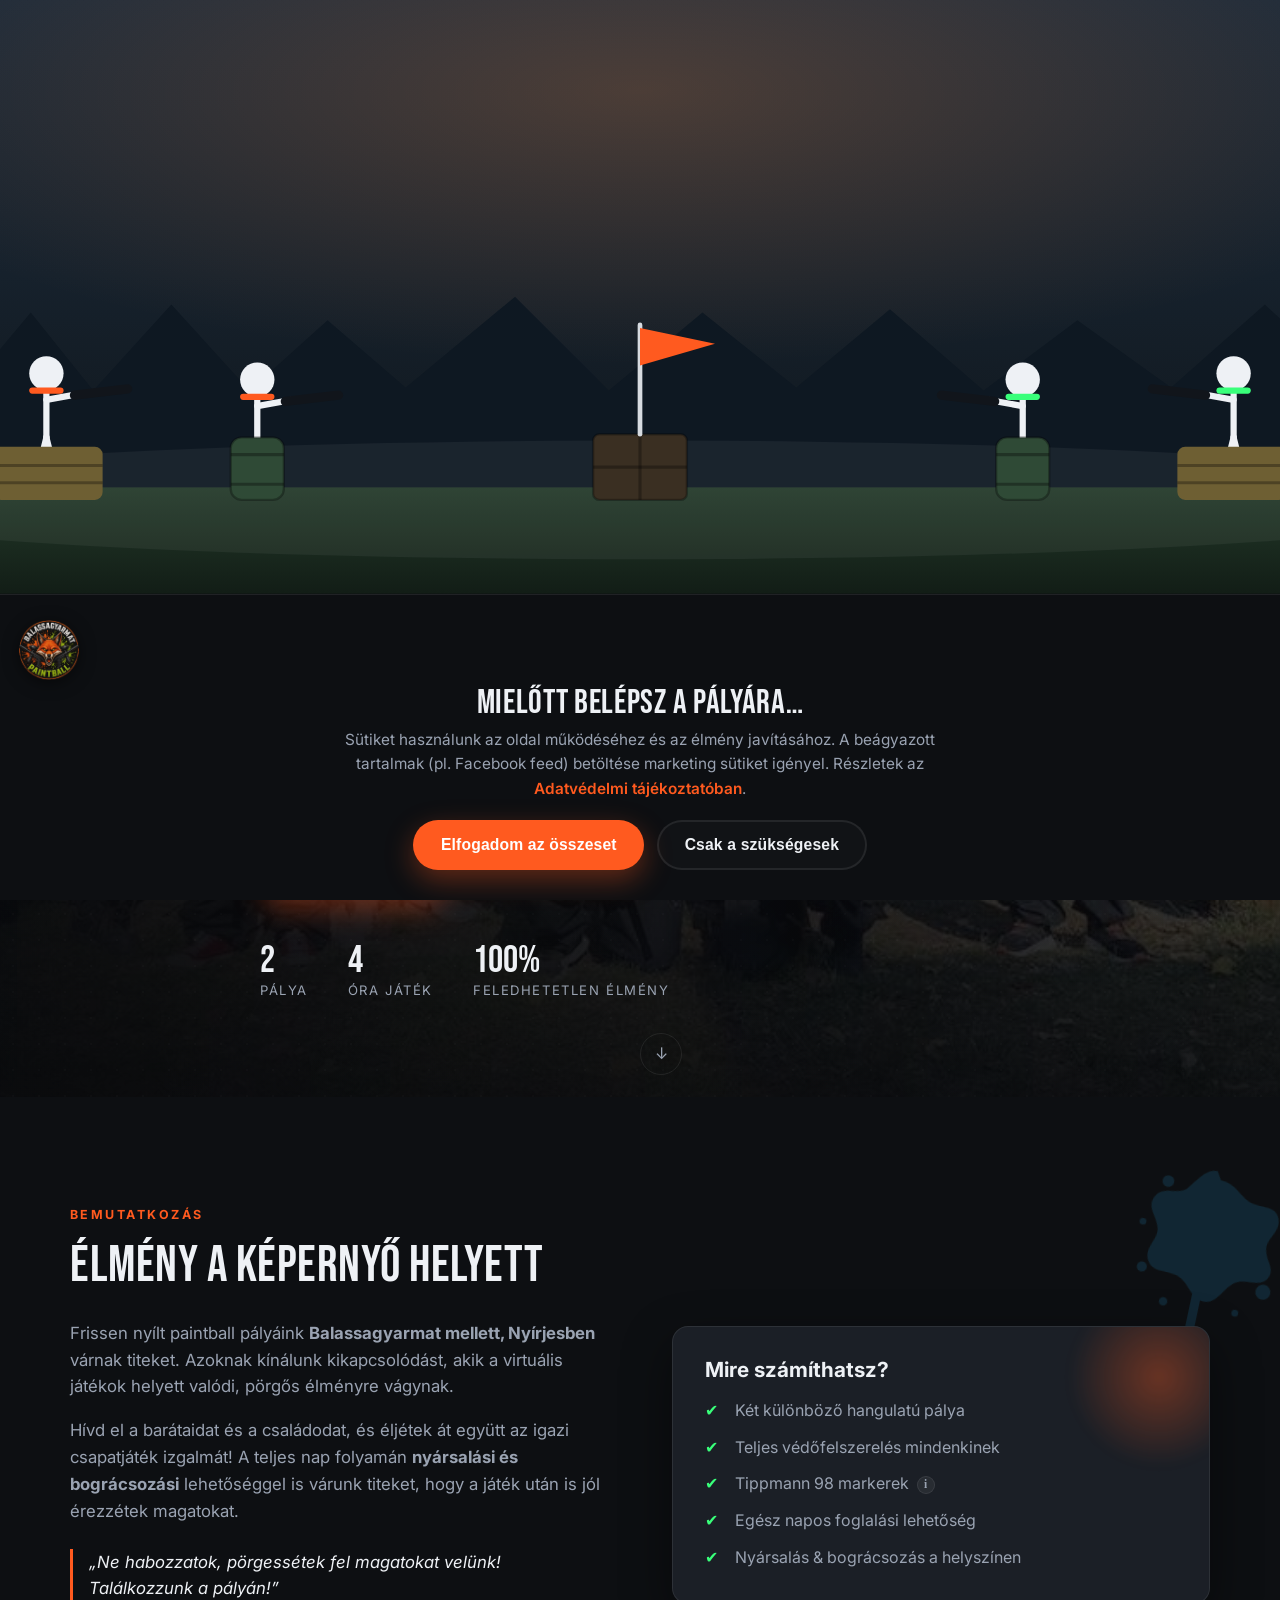
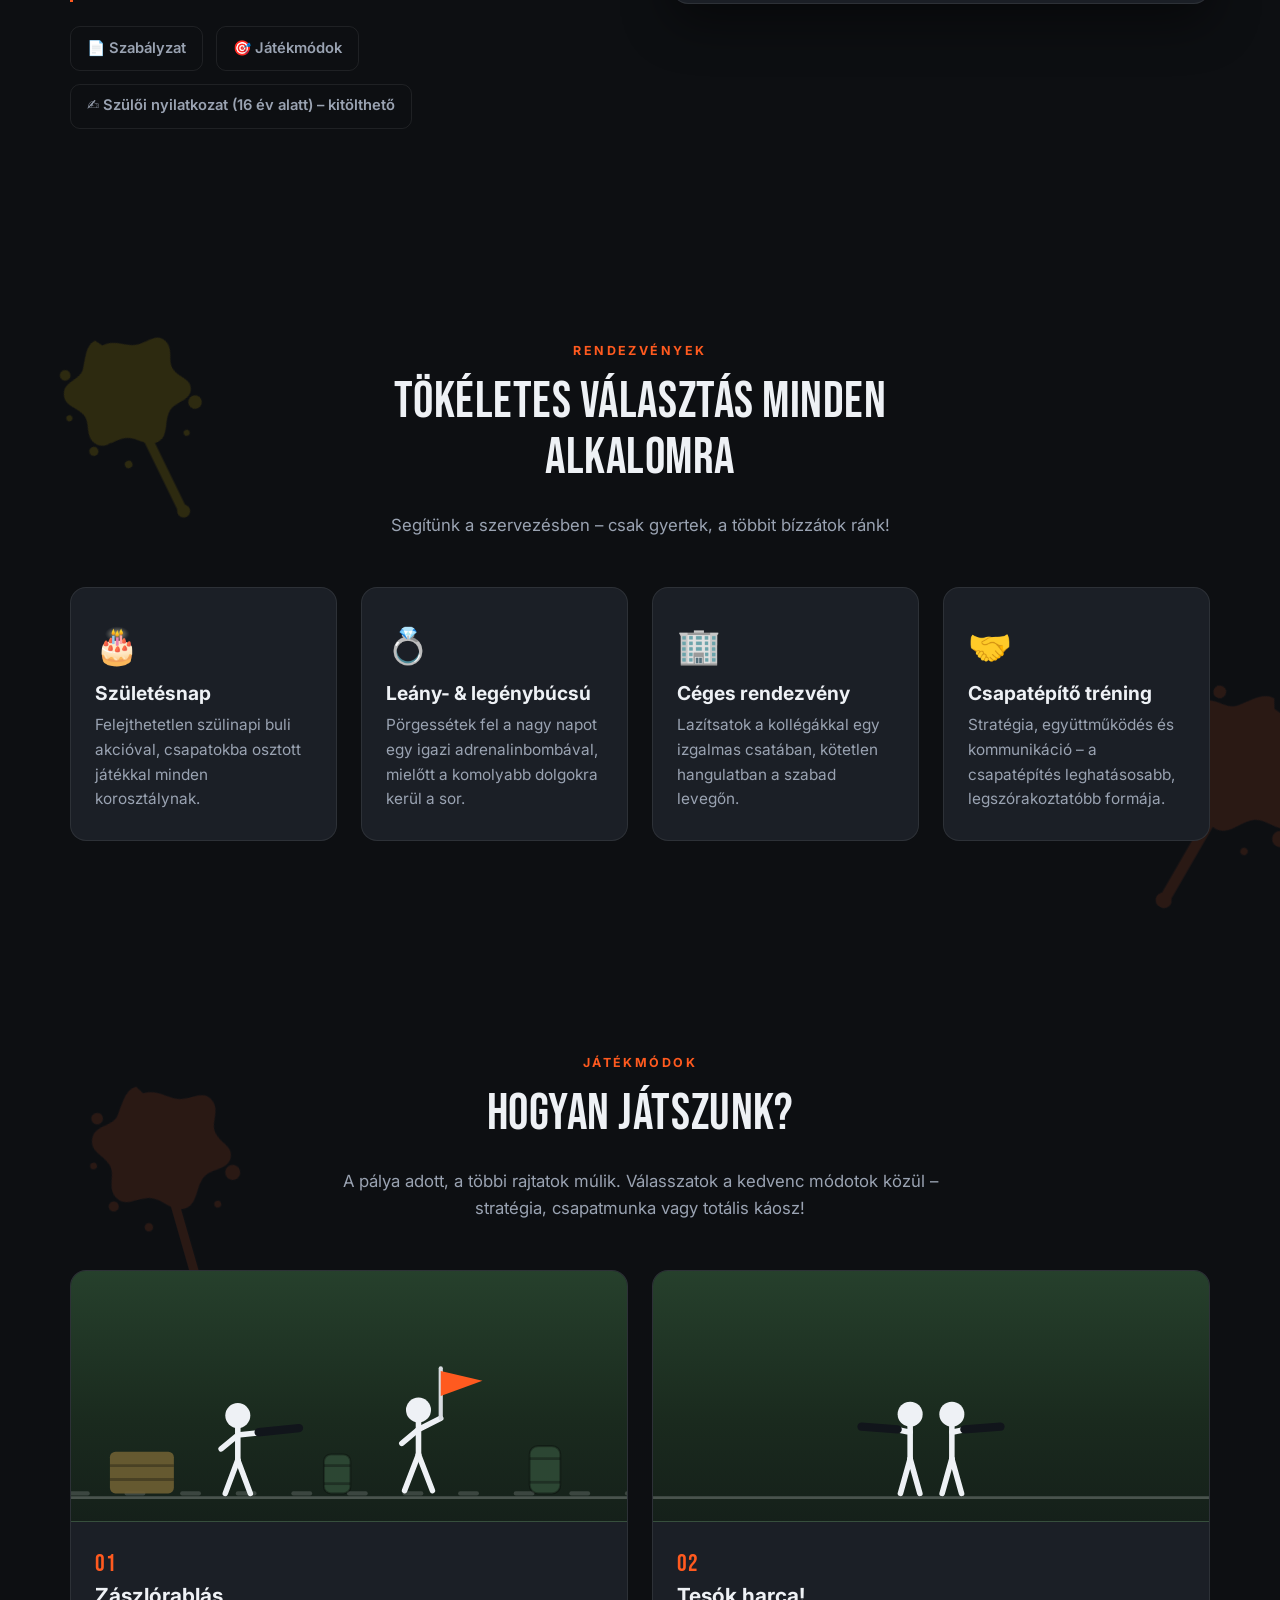
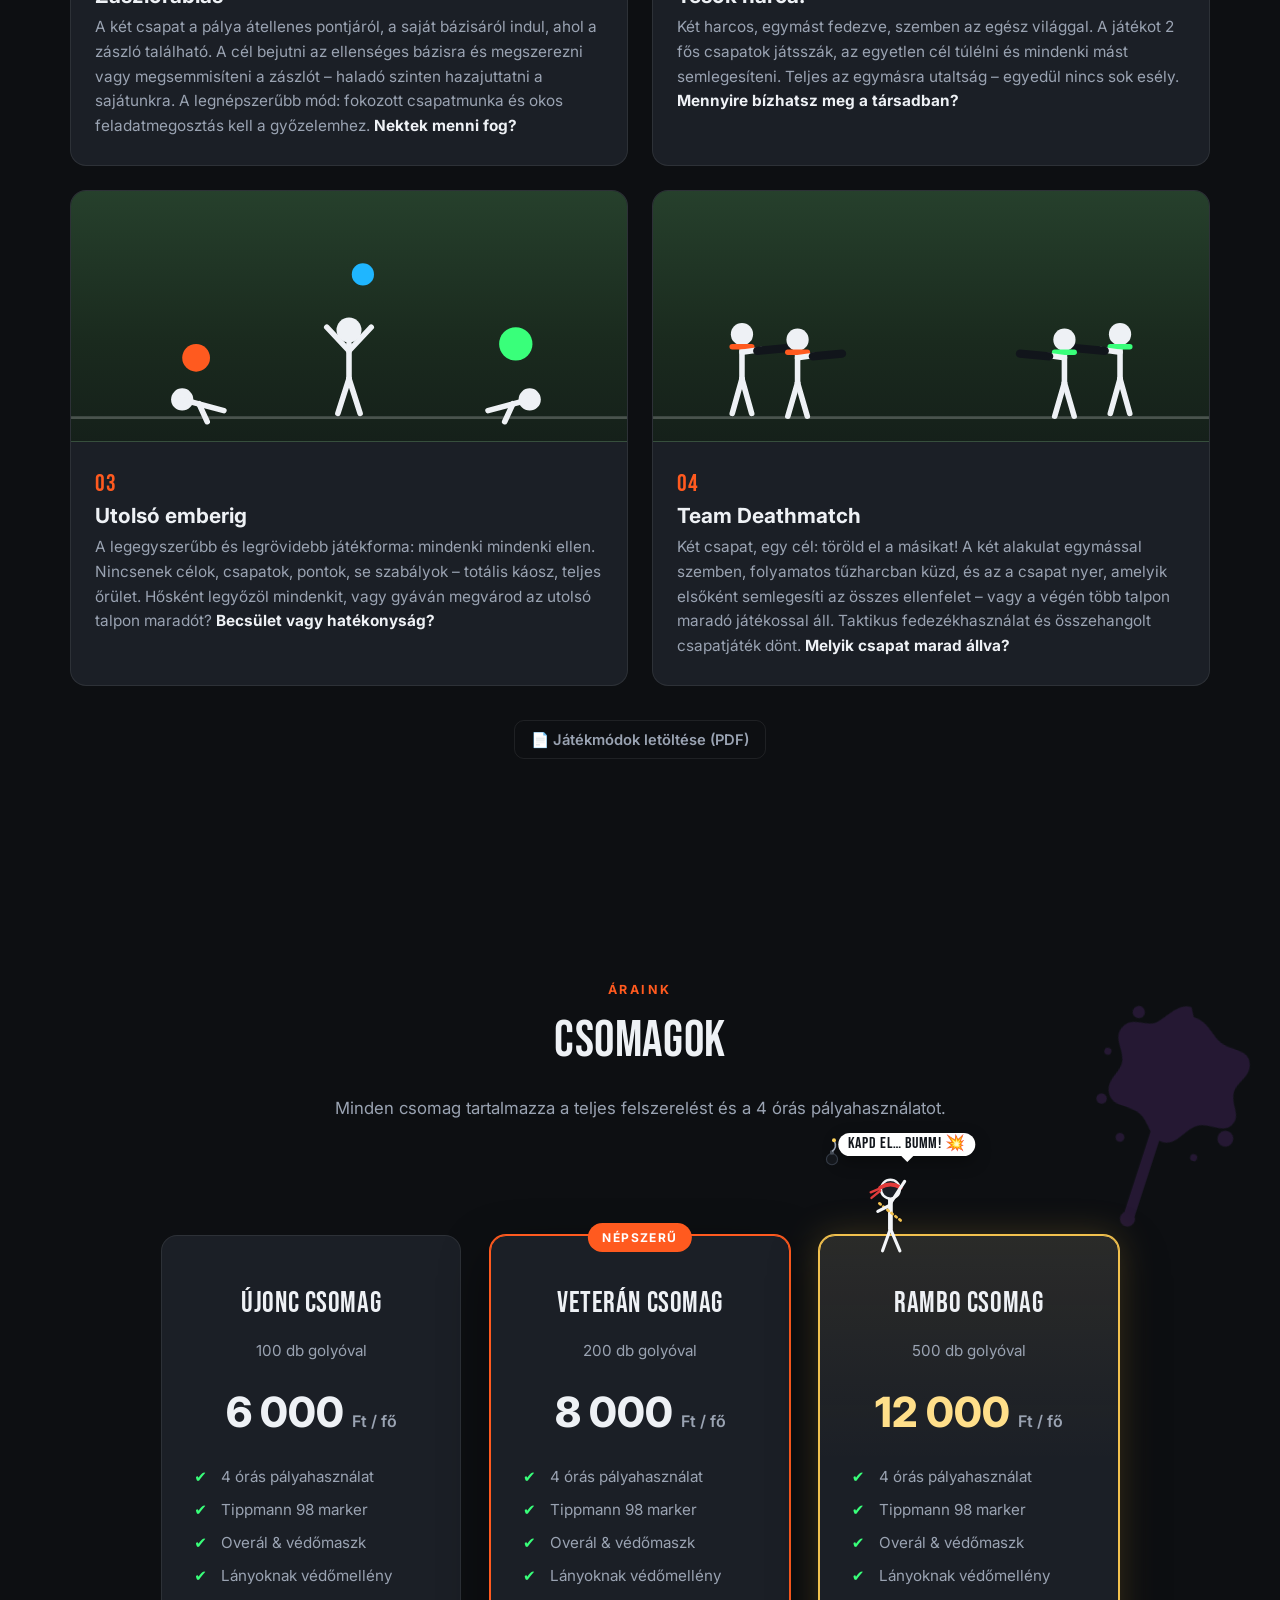
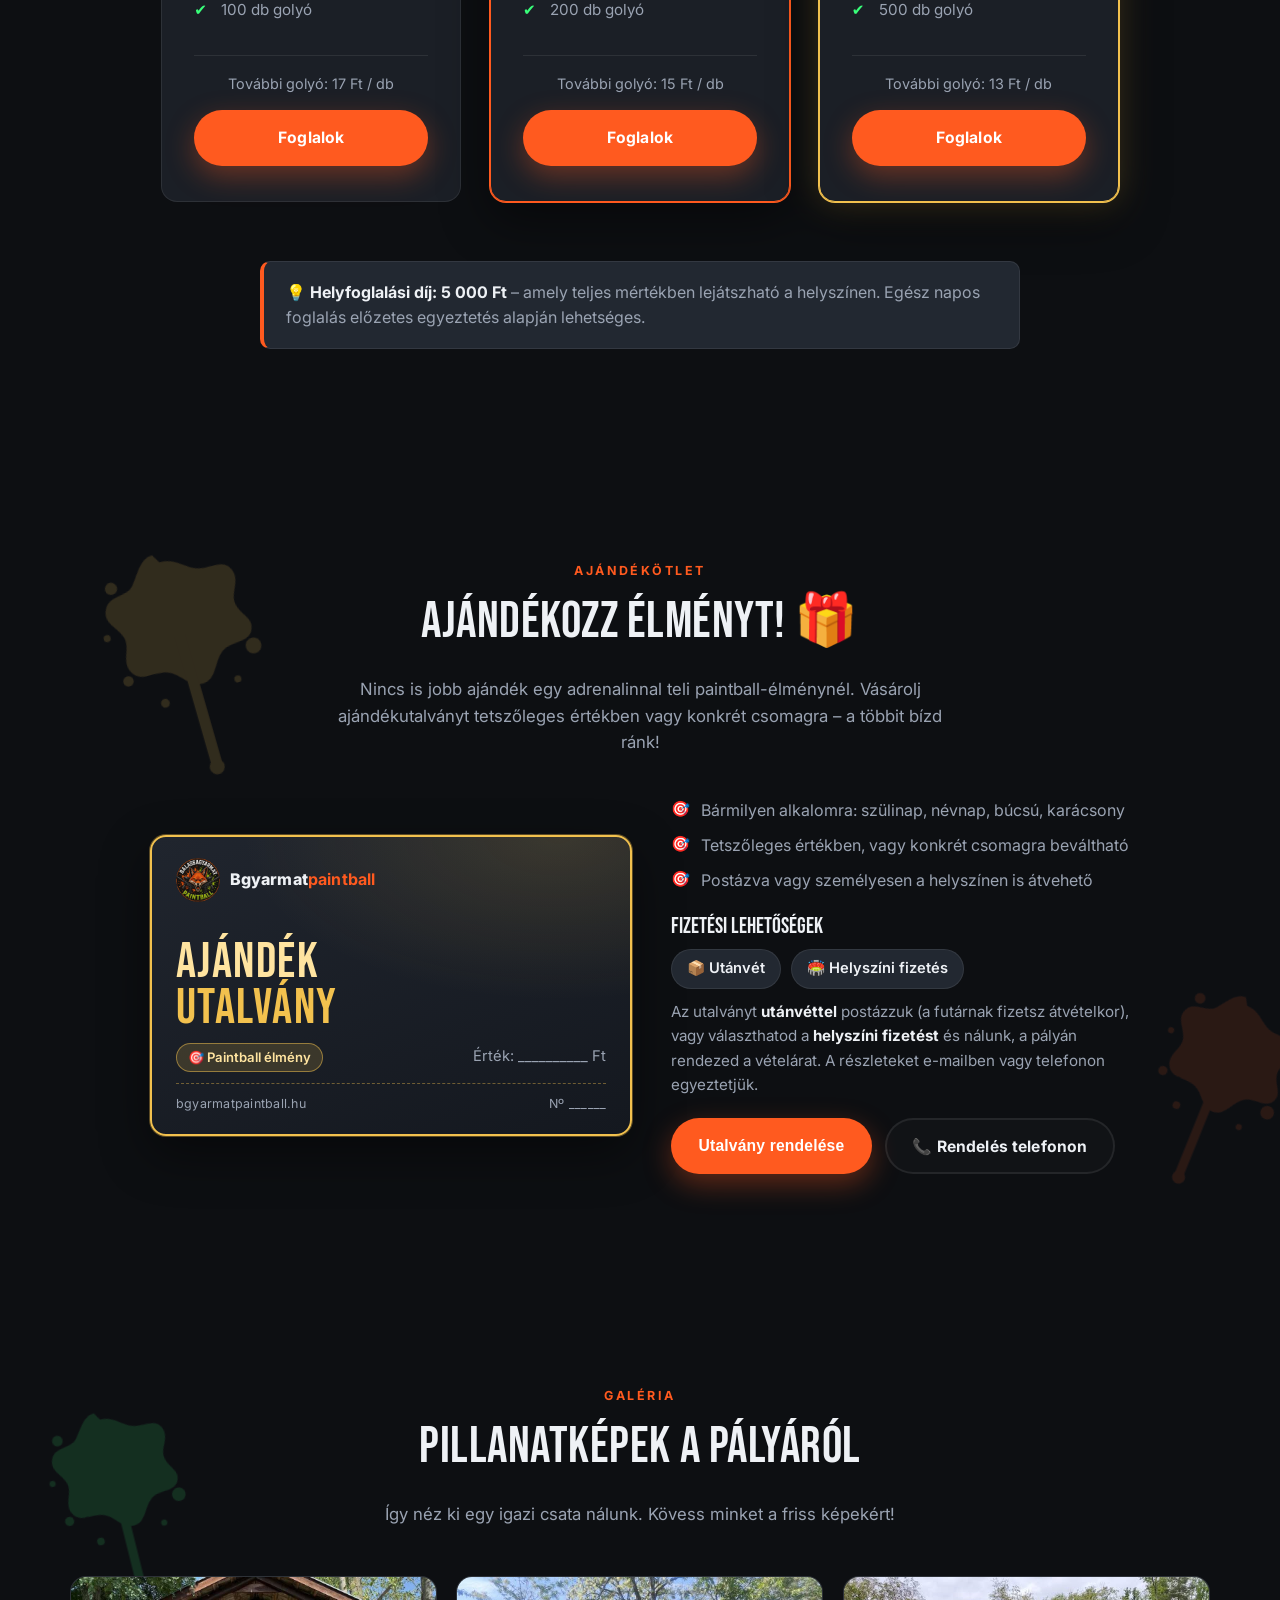
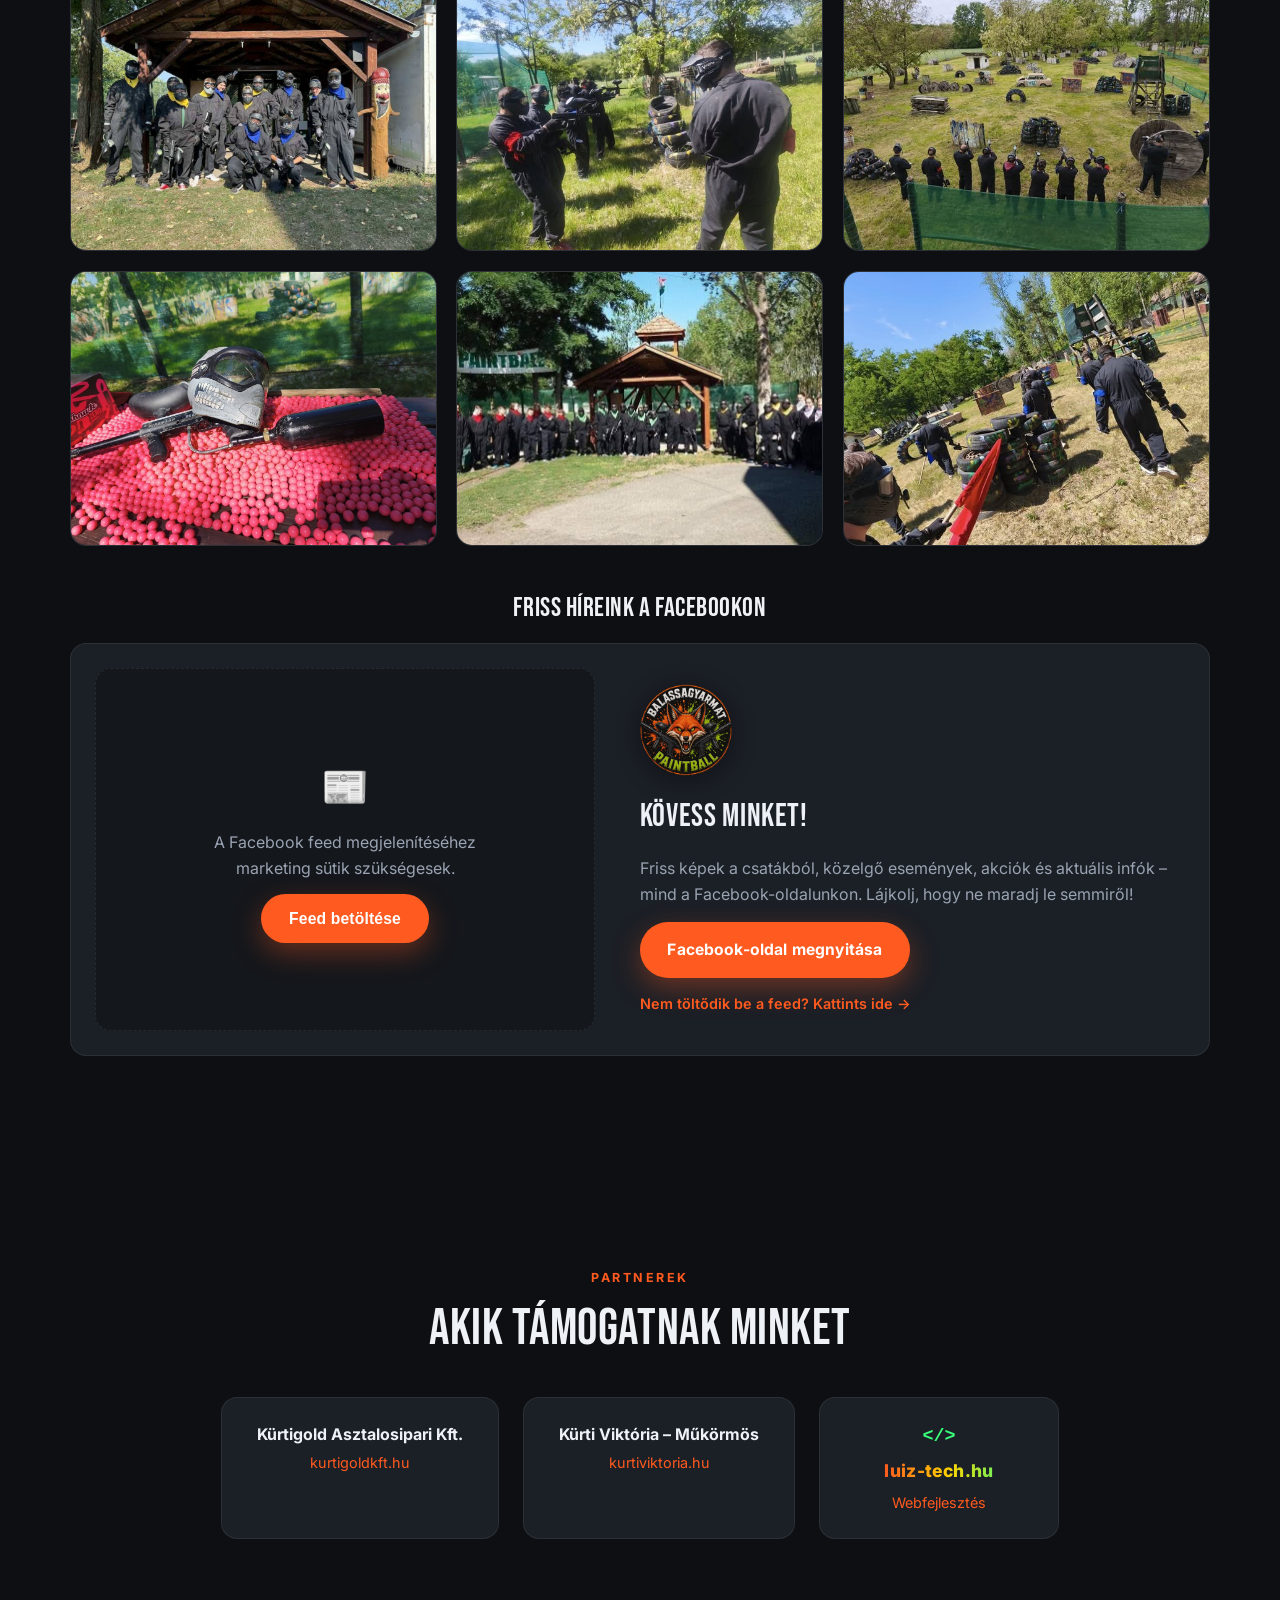
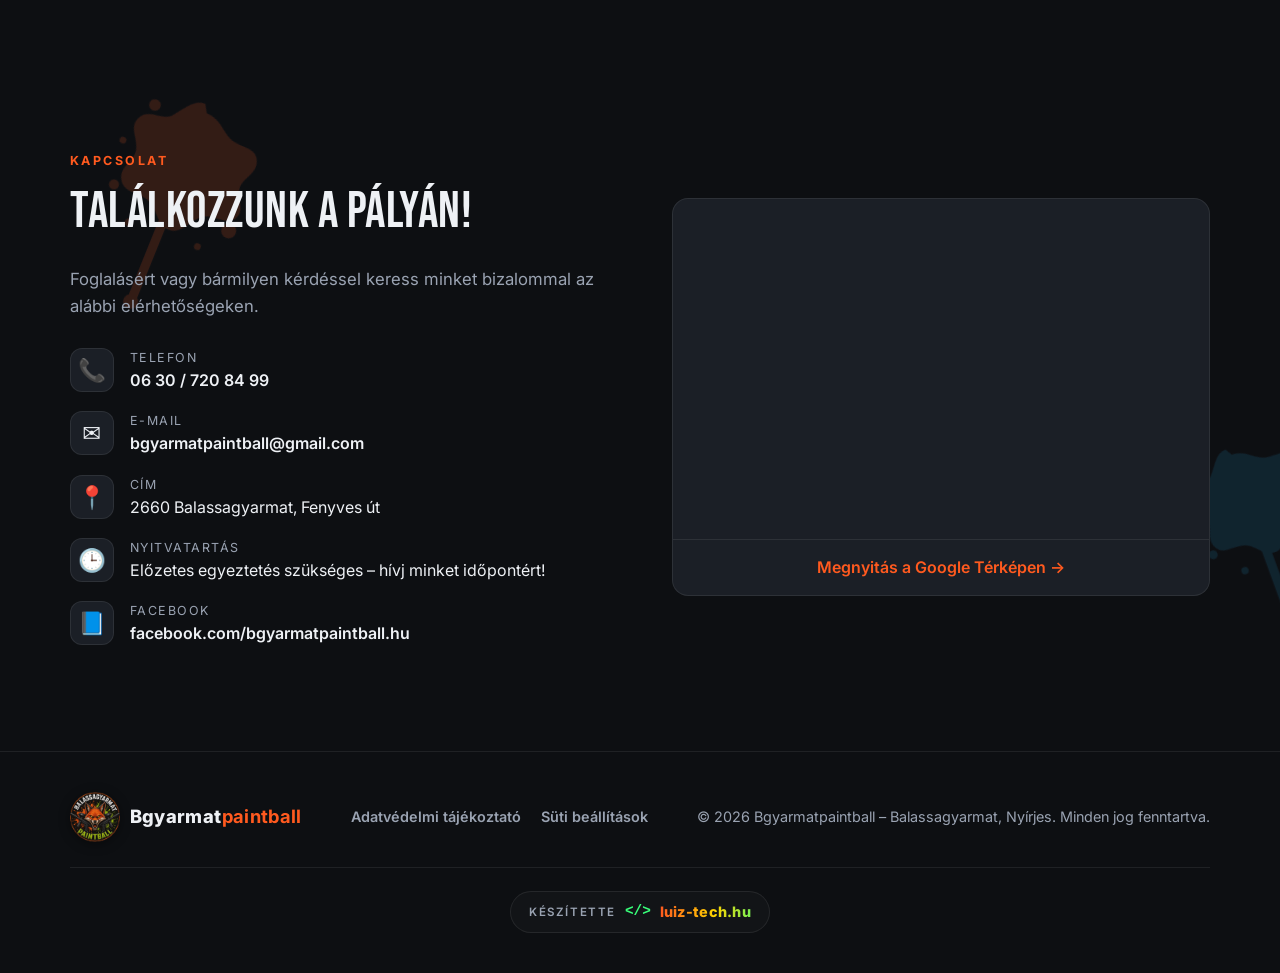
==== commit 1551969e: "Rambo: körbe-körbe felbukkanás, több akció-animáció + régi nevek javítása - A Rambo-figura mostantól" ====
--- a/index.html
+++ b/index.html
@@ -516,31 +516,61 @@
             </article>
             <article class="price-card hl hl-gold has-rambo">
               <div class="rambo" aria-hidden="true">
-                <div class="rambo-cloud"><span>ratatatatata!</span></div>
                 <div class="rambo-fig">
-                  <svg viewBox="0 0 180 120" width="164" height="109">
-                    <circle class="rb-pb rb-pb1" cx="140" cy="30" r="4"/>
-                    <circle class="rb-pb rb-pb2" cx="140" cy="30" r="4"/>
-                    <circle class="rb-pb rb-pb3" cx="140" cy="30" r="4"/>
-                    <circle class="rb-pb rb-pb4" cx="140" cy="30" r="4"/>
-                    <path class="rb-flash" d="M140 30 l16 -6 l-11 6 l14 3 l-15 1 l7 9 l-10 -7 l-2 12 l-2 -13 z"/>
-                    <g class="rb-body">
-                      <line class="rb-limb" x1="74" y1="90" x2="64" y2="118"/>
-                      <line class="rb-limb" x1="74" y1="90" x2="86" y2="118"/>
-                      <line class="rb-torso" x1="74" y1="52" x2="74" y2="90"/>
-                      <line class="rb-belt" x1="60" y1="58" x2="90" y2="82"/>
-                      <line class="rb-limb" x1="74" y1="60" x2="96" y2="52"/>
-                      <circle class="rb-head" cx="74" cy="40" r="12"/>
-                      <path class="rb-bandana" d="M61 38 q13 -8 26 0"/>
-                      <line class="rb-bandtail" x1="61" y1="39" x2="49" y2="44"/>
-                      <line class="rb-bandtail" x1="61" y1="42" x2="50" y2="51"/>
-                      <g class="rb-gunarm">
-                        <line class="rb-limb" x1="74" y1="56" x2="98" y2="44"/>
-                        <line class="rb-marker" x1="90" y1="46" x2="140" y2="30"/>
-                        <line class="rb-hopper" x1="112" y1="40" x2="110" y2="29"/>
+                  <div class="rambo-cloud"><span>ratatatatata!</span></div>
+                  <div class="rb-flipper">
+                    <svg viewBox="0 0 190 135" width="150" height="107">
+                      <g class="rb-boom">
+                        <circle class="rb-boom-ring" cx="158" cy="30" r="6"/>
+                        <path class="rb-boom-star" d="M158 8 l6 16 16 6 -16 6 -6 16 -6 -16 -16 -6 16 -6 z"/>
                       </g>
-                    </g>
-                  </svg>
+                      <g class="rb-proj-gun">
+                        <path class="rb-flash" d="M140 30 l16 -6 l-11 6 l14 3 l-15 1 l7 9 l-10 -7 l-2 12 l-2 -13 z"/>
+                        <circle class="rb-pb rb-pb1" cx="140" cy="30" r="4"/>
+                        <circle class="rb-pb rb-pb2" cx="140" cy="30" r="4"/>
+                        <circle class="rb-pb rb-pb3" cx="140" cy="30" r="4"/>
+                        <circle class="rb-pb rb-pb4" cx="140" cy="30" r="4"/>
+                      </g>
+                      <g class="rb-proj-rocket"><g class="rb-rocket">
+                        <path class="rb-rk-flame" d="M0 -3 L-12 0 L0 3 Z"/>
+                        <polygon class="rb-rk-body" points="0,-4 15,-4 22,0 15,4 0,4"/>
+                        <polygon class="rb-rk-fin" points="0,-4 -6,-9 -1,-4"/>
+                        <polygon class="rb-rk-fin" points="0,4 -6,9 -1,4"/>
+                      </g></g>
+                      <g class="rb-proj-bomb"><g class="rb-bomb">
+                        <circle class="rb-bomb-body" cx="0" cy="0" r="7"/>
+                        <rect class="rb-bomb-neck" x="-2.5" y="-11" width="5" height="5" rx="1"/>
+                        <path class="rb-bomb-fuse" d="M0 -10 q7 -5 3 -13"/>
+                        <circle class="rb-bomb-spark" cx="2.5" cy="-24" r="2.5"/>
+                      </g></g>
+                      <g class="rb-body">
+                        <line class="rb-limb" x1="74" y1="88" x2="64" y2="116"/>
+                        <line class="rb-limb" x1="74" y1="88" x2="86" y2="116"/>
+                        <line class="rb-torso" x1="74" y1="50" x2="74" y2="88"/>
+                        <line class="rb-belt" x1="60" y1="56" x2="90" y2="80"/>
+                        <circle class="rb-head" cx="74" cy="38" r="12"/>
+                        <path class="rb-bandana" d="M61 36 q13 -8 26 0"/>
+                        <line class="rb-bandtail" x1="61" y1="37" x2="49" y2="42"/>
+                        <line class="rb-bandtail" x1="61" y1="40" x2="50" y2="49"/>
+                        <g class="rb-arm rb-arm-gun">
+                          <line class="rb-limb" x1="74" y1="58" x2="56" y2="66"/>
+                          <line class="rb-limb" x1="74" y1="56" x2="98" y2="44"/>
+                          <line class="rb-marker" x1="90" y1="46" x2="140" y2="30"/>
+                          <line class="rb-hopper" x1="112" y1="40" x2="110" y2="29"/>
+                        </g>
+                        <g class="rb-arm rb-arm-rocket">
+                          <line class="rb-limb" x1="74" y1="58" x2="94" y2="50"/>
+                          <line class="rb-limb" x1="74" y1="56" x2="96" y2="38"/>
+                          <rect class="rb-launcher" x="90" y="30" width="54" height="12" rx="3"/>
+                          <rect class="rb-launcher-cap" x="86" y="32" width="8" height="8" rx="2"/>
+                        </g>
+                        <g class="rb-arm rb-arm-bomb">
+                          <line class="rb-limb" x1="74" y1="58" x2="58" y2="66"/>
+                          <line class="rb-limb rb-bombarm" x1="74" y1="56" x2="92" y2="28"/>
+                        </g>
+                      </g>
+                    </svg>
+                  </div>
                 </div>
               </div>
               <h3 class="price-name">Rambo csomag</h3>
--- a/css/style.css
+++ b/css/style.css
@@ -451,9 +451,11 @@
 
 /* Csomag-carousel */
 .price-carousel { max-width: 1000px; margin: .6rem auto 0; }
-/* A felső belső margó adja a helyet a Rambo-figurának, hogy a kártya
-   mögül felbukkanhasson (a viewport levágja a széleken túllógót). */
-.price-viewport { overflow: hidden; padding: 104px 0 30px; }
+/* A Rambo-figura a kártya körül bukkan fel, ezért a viewport alapból nem vág;
+   csak carousel (több csomag) módban kell a vízszintes levágás. A felső belső
+   margó ad helyet a figurának, hogy ne lógjon a fenti szövegbe. */
+.price-viewport { overflow: visible; padding: 96px 0 30px; }
+.price-viewport.clip { overflow: hidden; }
 .price-track { display: flex; gap: 1.8rem; justify-content: center; will-change: transform; }
 .price-track.is-carousel { justify-content: flex-start; }
 .price-track > .price-card { flex: 0 0 300px; max-width: 300px; }
@@ -470,22 +472,23 @@
   .price-track > .price-card { flex-basis: 82%; max-width: 82%; }
 }
 
-/* ===== Rambo-figura az arany csomag mögött ===== */
+/* ===== Rambo-figura az arany csomag körül ===== */
 .price-card.has-rambo { overflow: visible; }
-.rambo {
-  position: absolute; left: 0; right: 0; bottom: 100%; height: 104px;
-  overflow: hidden; pointer-events: none;
-}
+.rambo { position: absolute; inset: 0; overflow: visible; pointer-events: none; z-index: 4; }
 .rambo-fig {
-  position: absolute; right: 4px; bottom: 0;
-  transform: translateY(114%);
-  animation: rbPeek 8s var(--ease-inout) infinite;
-}
-.rambo-fig svg { display: block; overflow: visible; }
-@keyframes rbPeek {
-  0%, 6%   { transform: translateY(114%); }
-  13%, 44% { transform: translateY(0); }
-  52%,100% { transform: translateY(114%); }
+  position: absolute; left: 0; top: 0; width: 150px; height: 107px;
+  opacity: 0; transition: opacity .28s ease;
+}
+.rambo-fig.show { opacity: 1; }
+.rambo-fig svg { display: block; width: 150px; height: 107px; overflow: visible; }
+
+/* Bukfenc-belépő + irány (balra/jobbra fordulás a --face alapján) */
+.rb-flipper { transform-origin: 50% 55%; transform: scaleX(var(--face, 1)); }
+.rambo-fig.entering .rb-flipper { animation: rbFlip .62s cubic-bezier(.3,1.25,.5,1); }
+@keyframes rbFlip {
+  0%   { transform: scaleX(var(--face,1)) translateY(48px) rotate(0)      scale(.35); }
+  55%  { transform: scaleX(var(--face,1)) translateY(-8px) rotate(360deg) scale(1.08); }
+  100% { transform: scaleX(var(--face,1)) translateY(0)    rotate(360deg) scale(1); }
 }
 
 /* Testrészek */
@@ -496,63 +499,88 @@
 .rb-bandana { fill: none; stroke: #e23b3b; stroke-width: 5; stroke-linecap: round; }
 .rb-bandtail { stroke: #e23b3b; stroke-width: 3; stroke-linecap: round; }
 .rb-belt { stroke: #f2c14e; stroke-width: 3.5; stroke-linecap: round; stroke-dasharray: 2 4.5; }
-.rb-marker { stroke: #0c0f13; stroke-width: 5; stroke-linecap: round; }
-.rb-hopper { stroke: #0c0f13; stroke-width: 4; stroke-linecap: round; }
-
-/* Fegyvertartó kar visszarúgása */
-.rb-gunarm {
-  transform-box: view-box; transform-origin: 74px 56px;
-  animation: rbRecoil .17s ease-in-out infinite;
-}
+.rb-marker, .rb-hopper { stroke: #0c0f13; stroke-linecap: round; fill: none; }
+.rb-marker { stroke-width: 5; }
+.rb-hopper { stroke-width: 4; }
+.rb-launcher { fill: #2b3038; stroke: #0c0f13; stroke-width: 1.5; }
+.rb-launcher-cap { fill: #12151b; }
+
+/* Fegyver + lövedék láthatóság akció szerint */
+.rb-arm-gun, .rb-arm-rocket, .rb-arm-bomb,
+.rb-proj-gun, .rb-proj-rocket, .rb-proj-bomb, .rb-boom { display: none; }
+.act-shoot  .rb-arm-gun,    .act-shoot  .rb-proj-gun    { display: inline; }
+.act-rocket .rb-arm-rocket, .act-rocket .rb-proj-rocket, .act-rocket .rb-boom { display: inline; }
+.act-bomb   .rb-arm-bomb,   .act-bomb   .rb-proj-bomb,   .act-bomb   .rb-boom { display: inline; }
+
+/* --- Géppuska (ratatata) --- */
+.act-shoot .rb-arm-gun { transform-box: view-box; transform-origin: 74px 56px; animation: rbRecoil .17s ease-in-out infinite; }
 @keyframes rbRecoil { 0%,100% { transform: rotate(0); } 50% { transform: rotate(-8deg); } }
-
-/* Torkolattűz */
-.rb-flash {
-  fill: #ffd45e; transform-box: view-box; transform-origin: 140px 30px;
-  animation: rbFlash .17s steps(2, end) infinite;
-}
-@keyframes rbFlash {
-  0%, 55% { opacity: 0; transform: scale(.3); }
-  65%     { opacity: 1; transform: scale(1); }
-  100%    { opacity: 0; transform: scale(.5); }
-}
-
-/* Össze-vissza kilőtt festékgolyók */
+.rb-flash { fill: #ffd45e; transform-box: view-box; transform-origin: 140px 30px; animation: rbFlash .17s steps(2,end) infinite; }
+@keyframes rbFlash { 0%,55% { opacity:0; transform:scale(.3);} 65%{opacity:1;transform:scale(1);} 100%{opacity:0;transform:scale(.5);} }
 .rb-pb { transform-box: view-box; opacity: 0; }
-.rb-pb1 { fill: #ff5a1f; --dx: 30px;  --dy: -22px; animation: rbSpray .5s linear infinite; }
-.rb-pb2 { fill: #39ff7a; --dx: 34px;  --dy: 2px;   animation: rbSpray .5s linear infinite .12s; }
-.rb-pb3 { fill: #1fb6ff; --dx: 24px;  --dy: -34px; animation: rbSpray .5s linear infinite .24s; }
-.rb-pb4 { fill: #ffd400; --dx: 33px;  --dy: -10px; animation: rbSpray .5s linear infinite .36s; }
-@keyframes rbSpray {
-  0%   { opacity: 0; transform: translate(0,0) scale(.5); }
-  12%  { opacity: 1; }
-  100% { opacity: 0; transform: translate(var(--dx), var(--dy)) scale(1); }
-}
-
-/* "ratatatatata!" felhőcske */
-.rambo-cloud { position: absolute; left: 6px; top: 4px; opacity: 0; animation: rbCloud 8s var(--ease-inout) infinite; }
+.rb-pb1 { fill:#ff5a1f; --dx:34px; --dy:-20px; animation: rbSpray .5s linear infinite; }
+.rb-pb2 { fill:#39ff7a; --dx:38px; --dy:4px;   animation: rbSpray .5s linear infinite .12s; }
+.rb-pb3 { fill:#1fb6ff; --dx:28px; --dy:-34px; animation: rbSpray .5s linear infinite .24s; }
+.rb-pb4 { fill:#ffd400; --dx:36px; --dy:-8px;  animation: rbSpray .5s linear infinite .36s; }
+@keyframes rbSpray { 0%{opacity:0;transform:translate(0,0) scale(.5);} 12%{opacity:1;} 100%{opacity:0;transform:translate(var(--dx),var(--dy)) scale(1);} }
+
+/* --- Rakétavető --- */
+.rb-rocket { transform-box: view-box; animation: rbRocket 1.4s ease-in infinite; }
+.rb-rk-body { fill: #c9ced6; }
+.rb-rk-fin { fill: #e23b3b; }
+.rb-rk-flame { fill: #ffb02e; animation: rbFlame .12s steps(2) infinite; }
+@keyframes rbFlame { 0%,100%{opacity:.6;} 50%{opacity:1;} }
+@keyframes rbRocket {
+  0%   { transform: translate(120px,38px) scale(.7); opacity: 0; }
+  8%   { opacity: 1; }
+  60%  { transform: translate(158px,30px) scale(1); opacity: 1; }
+  66%,100% { opacity: 0; }
+}
+
+/* --- Bomba --- */
+.rb-bomb { transform-box: view-box; animation: rbBomb 1.4s ease-in infinite; }
+.rb-bomb-body { fill: #14171c; stroke: #333a45; stroke-width: 1.5; }
+.rb-bomb-neck { fill: #444b55; }
+.rb-bomb-fuse { fill: none; stroke: #9aa3b2; stroke-width: 2; }
+.rb-bomb-spark { fill: #ffd45e; animation: rbSpark .18s steps(2) infinite; }
+@keyframes rbSpark { 0%,100%{opacity:.5;} 50%{opacity:1;} }
+@keyframes rbBomb {
+  0%   { transform: translate(92px,30px) rotate(0);      opacity: 0; }
+  8%   { opacity: 1; }
+  35%  { transform: translate(126px,8px)  rotate(180deg); }
+  60%  { transform: translate(158px,30px) rotate(360deg); opacity: 1; }
+  66%,100% { opacity: 0; }
+}
+
+/* --- Robbanás (rakéta/bomba becsapódás) --- */
+.rb-boom-ring { fill: none; stroke: #ff5a1f; stroke-width: 3; transform-box: view-box; transform-origin: 158px 30px; opacity: 0; animation: rbRing 1.4s ease-out infinite; }
+.rb-boom-star { fill: #ffd45e; transform-box: view-box; transform-origin: 158px 30px; opacity: 0; animation: rbStar 1.4s ease-out infinite; }
+@keyframes rbRing { 0%,60%{opacity:0;transform:scale(.2);} 66%{opacity:.9;transform:scale(.6);} 90%{opacity:0;transform:scale(2.4);} 100%{opacity:0;} }
+@keyframes rbStar { 0%,60%{opacity:0;transform:scale(.2) rotate(0);} 68%{opacity:1;transform:scale(1.1) rotate(18deg);} 86%{opacity:0;transform:scale(1.5) rotate(36deg);} 100%{opacity:0;} }
+
+/* Szövegbuborék – pont a figura felett */
+.rambo-cloud {
+  position: absolute; left: 50%; bottom: 100%; transform: translateX(-50%);
+  margin-bottom: 3px; opacity: 0; transition: opacity .2s ease .1s;
+}
+.rambo-fig.show .rambo-cloud { opacity: 1; animation: rbCloudWob 1.2s ease-in-out infinite; }
 .rambo-cloud span {
   display: inline-block; position: relative; background: #fff; color: #11151b;
-  font-family: var(--display); font-weight: 400; letter-spacing: .05em; font-size: 1.05rem;
-  padding: .12rem .62rem .16rem; border-radius: 999px; white-space: nowrap;
+  font-family: var(--display); font-weight: 400; letter-spacing: .04em; font-size: 1rem; line-height: 1.15;
+  padding: .12rem .6rem .16rem; border-radius: 999px; white-space: nowrap;
   box-shadow: 0 6px 16px rgba(0,0,0,.35);
 }
 .rambo-cloud span::after {
-  content: ""; position: absolute; right: 14px; bottom: -6px;
+  content: ""; position: absolute; left: 50%; transform: translateX(-50%); bottom: -6px;
   border: 6px solid transparent; border-top-color: #fff; border-bottom: 0;
 }
-@keyframes rbCloud {
-  0%, 10% { opacity: 0; transform: translateY(8px) scale(.7) rotate(-3deg); }
-  16%     { opacity: 1; transform: translateY(0) scale(1) rotate(-3deg); }
-  22%     { transform: translateY(0) scale(1) rotate(2deg); }
-  40%     { opacity: 1; transform: translateY(0) scale(1) rotate(-2deg); }
-  46%,100%{ opacity: 0; transform: translateY(8px) scale(.7) rotate(0); }
-}
+@keyframes rbCloudWob { 0%,100% { transform: translateX(-50%) rotate(-2.5deg); } 50% { transform: translateX(-50%) rotate(2.5deg); } }
 
 @media (prefers-reduced-motion: reduce) {
-  .rambo-fig { animation: none; transform: translateY(0); }
-  .rambo-cloud { animation: none; opacity: 1; }
-  .rb-gunarm, .rb-flash, .rb-pb { animation: none; }
+  .rambo-fig.entering .rb-flipper { animation: none; }
+  .act-shoot .rb-arm-gun, .rb-flash, .rb-pb, .rb-rocket, .rb-rk-flame,
+  .rb-bomb, .rb-bomb-spark, .rb-boom-ring, .rb-boom-star { animation: none; }
+  .rambo-fig.show .rambo-cloud { animation: none; }
   .rb-flash { opacity: 0; }
 }
 
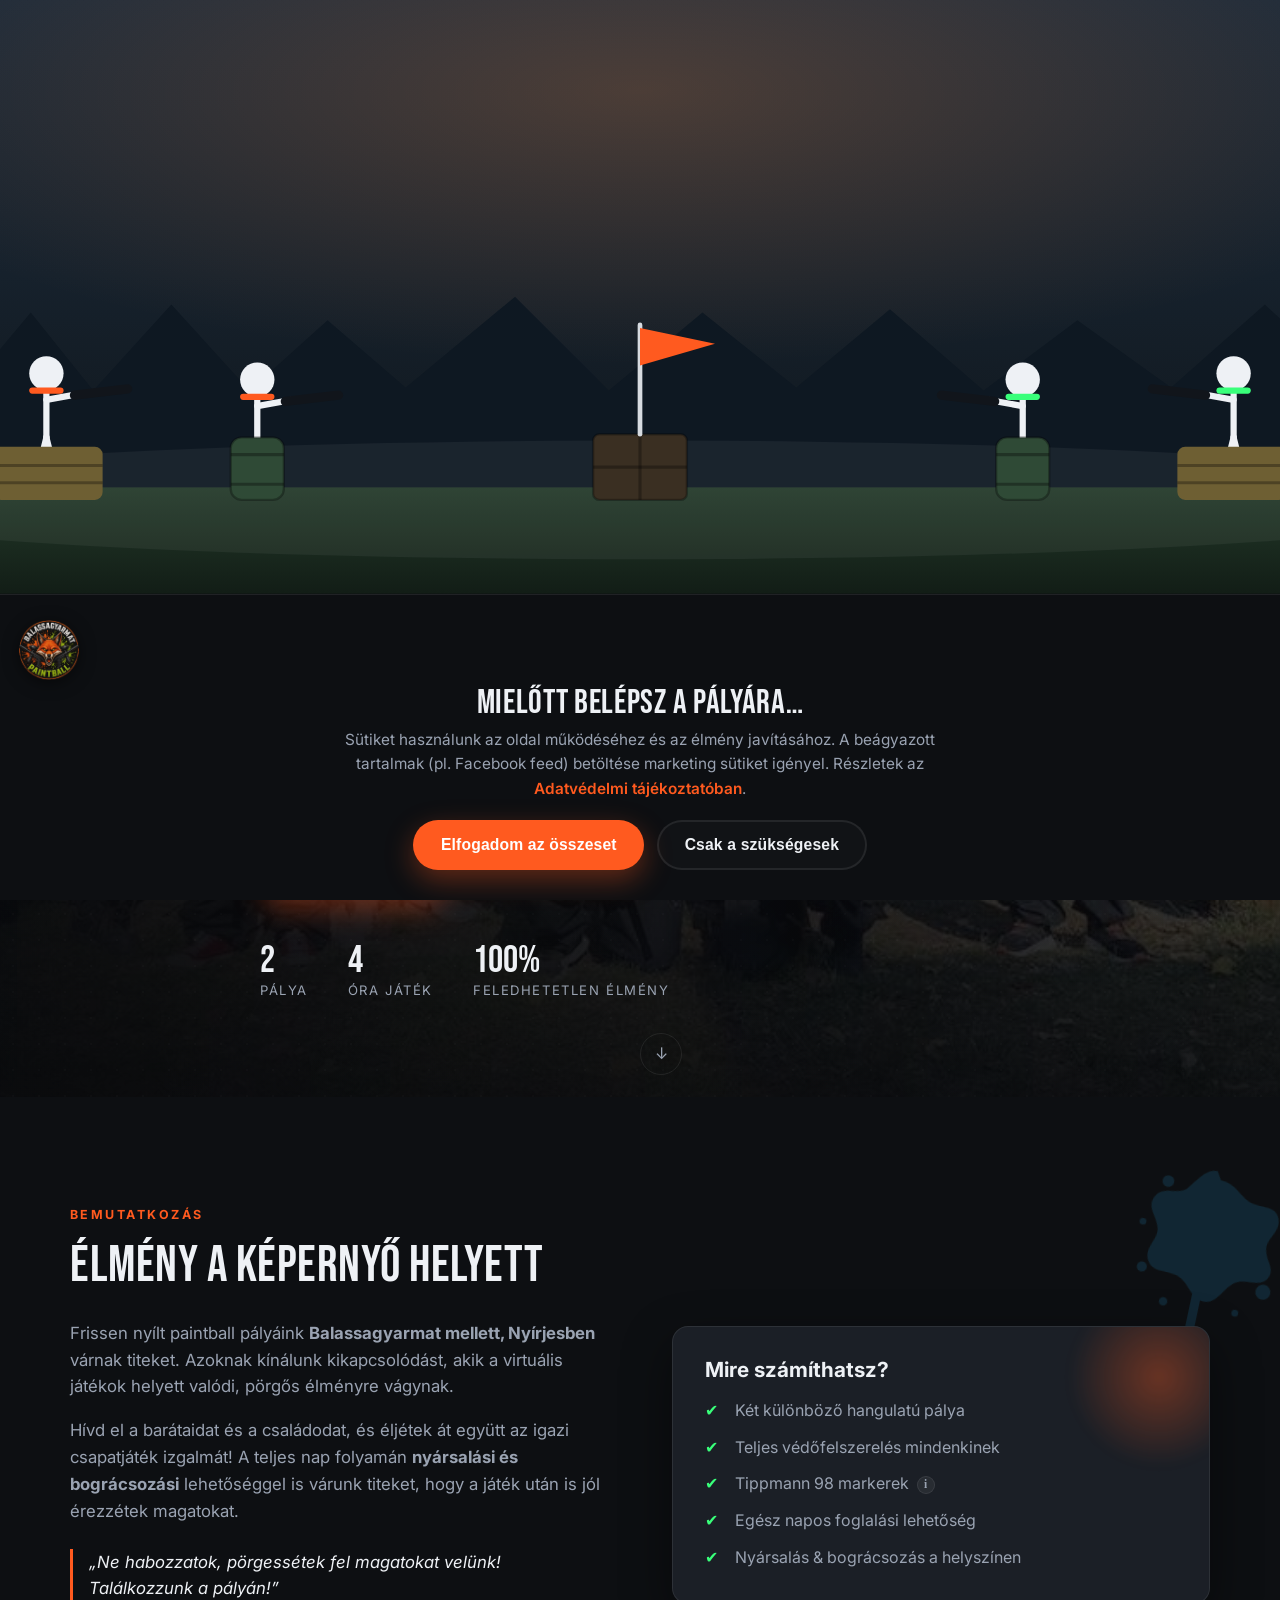
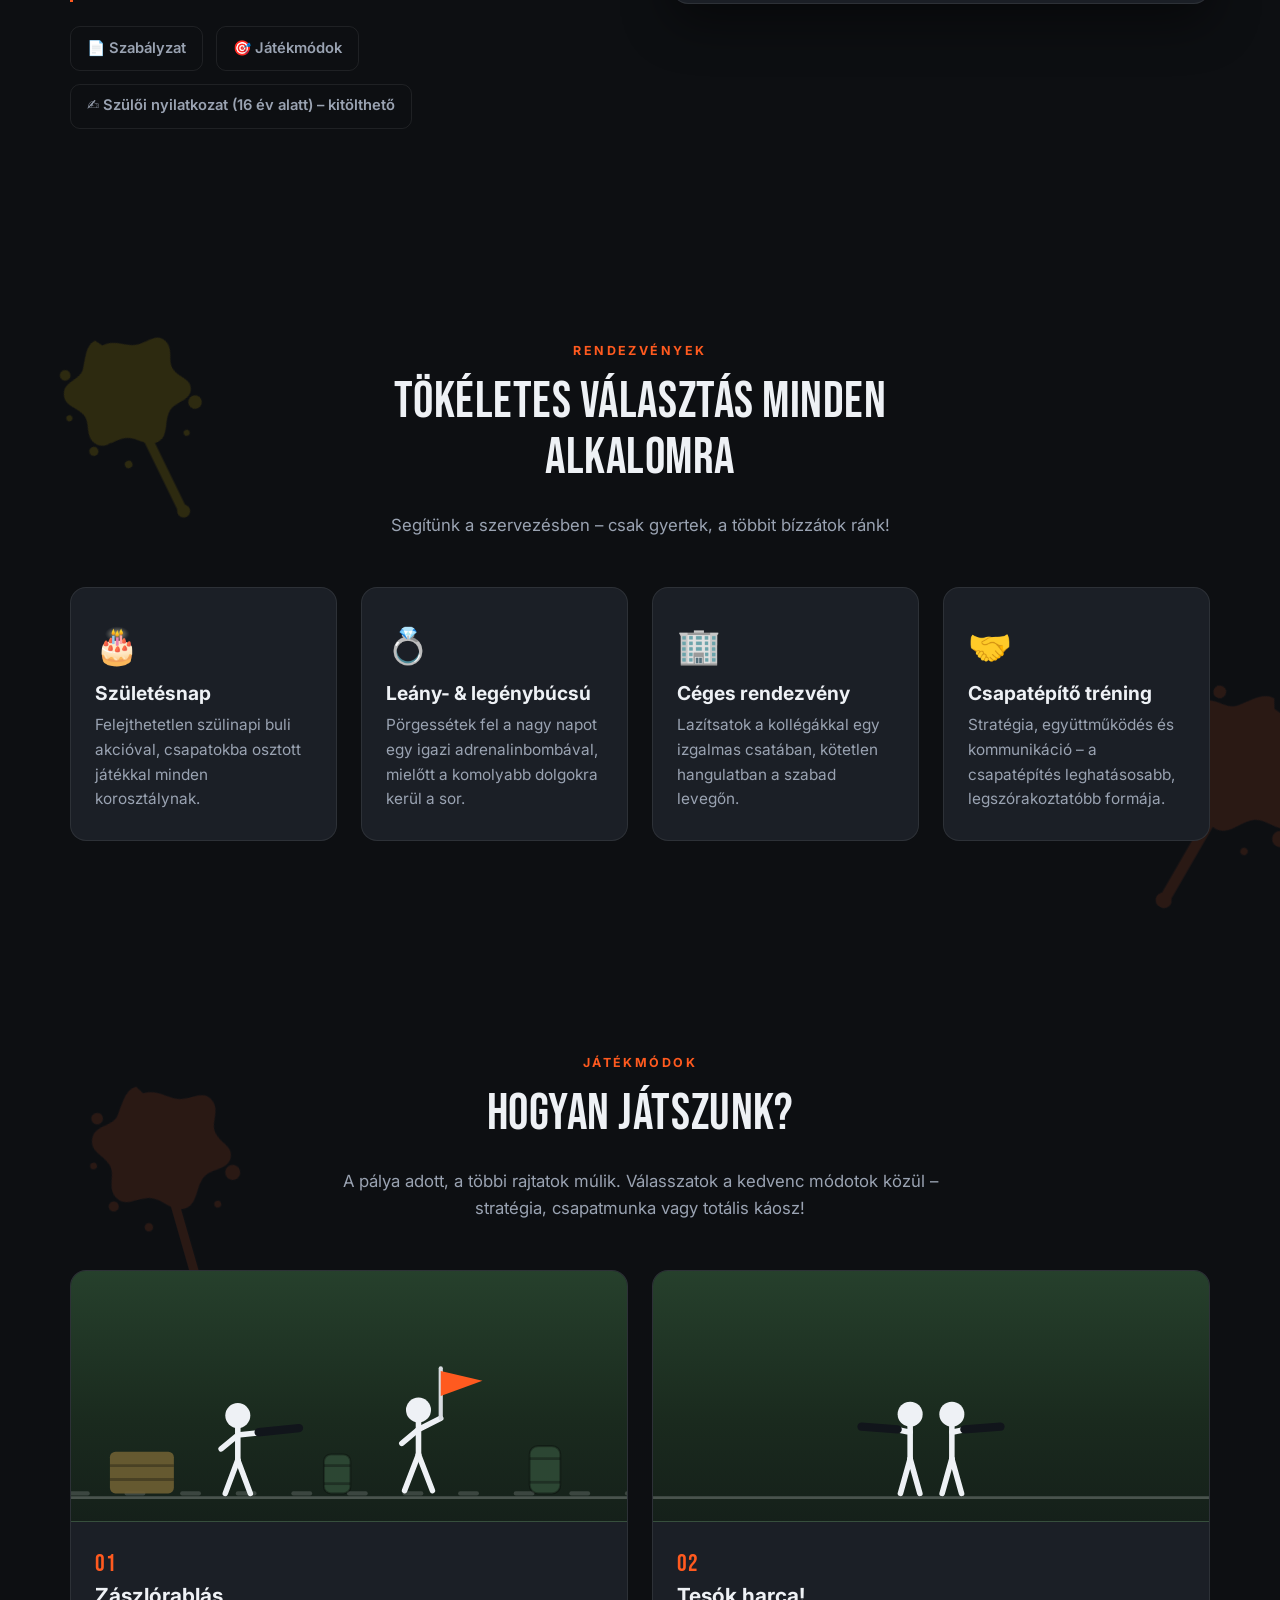
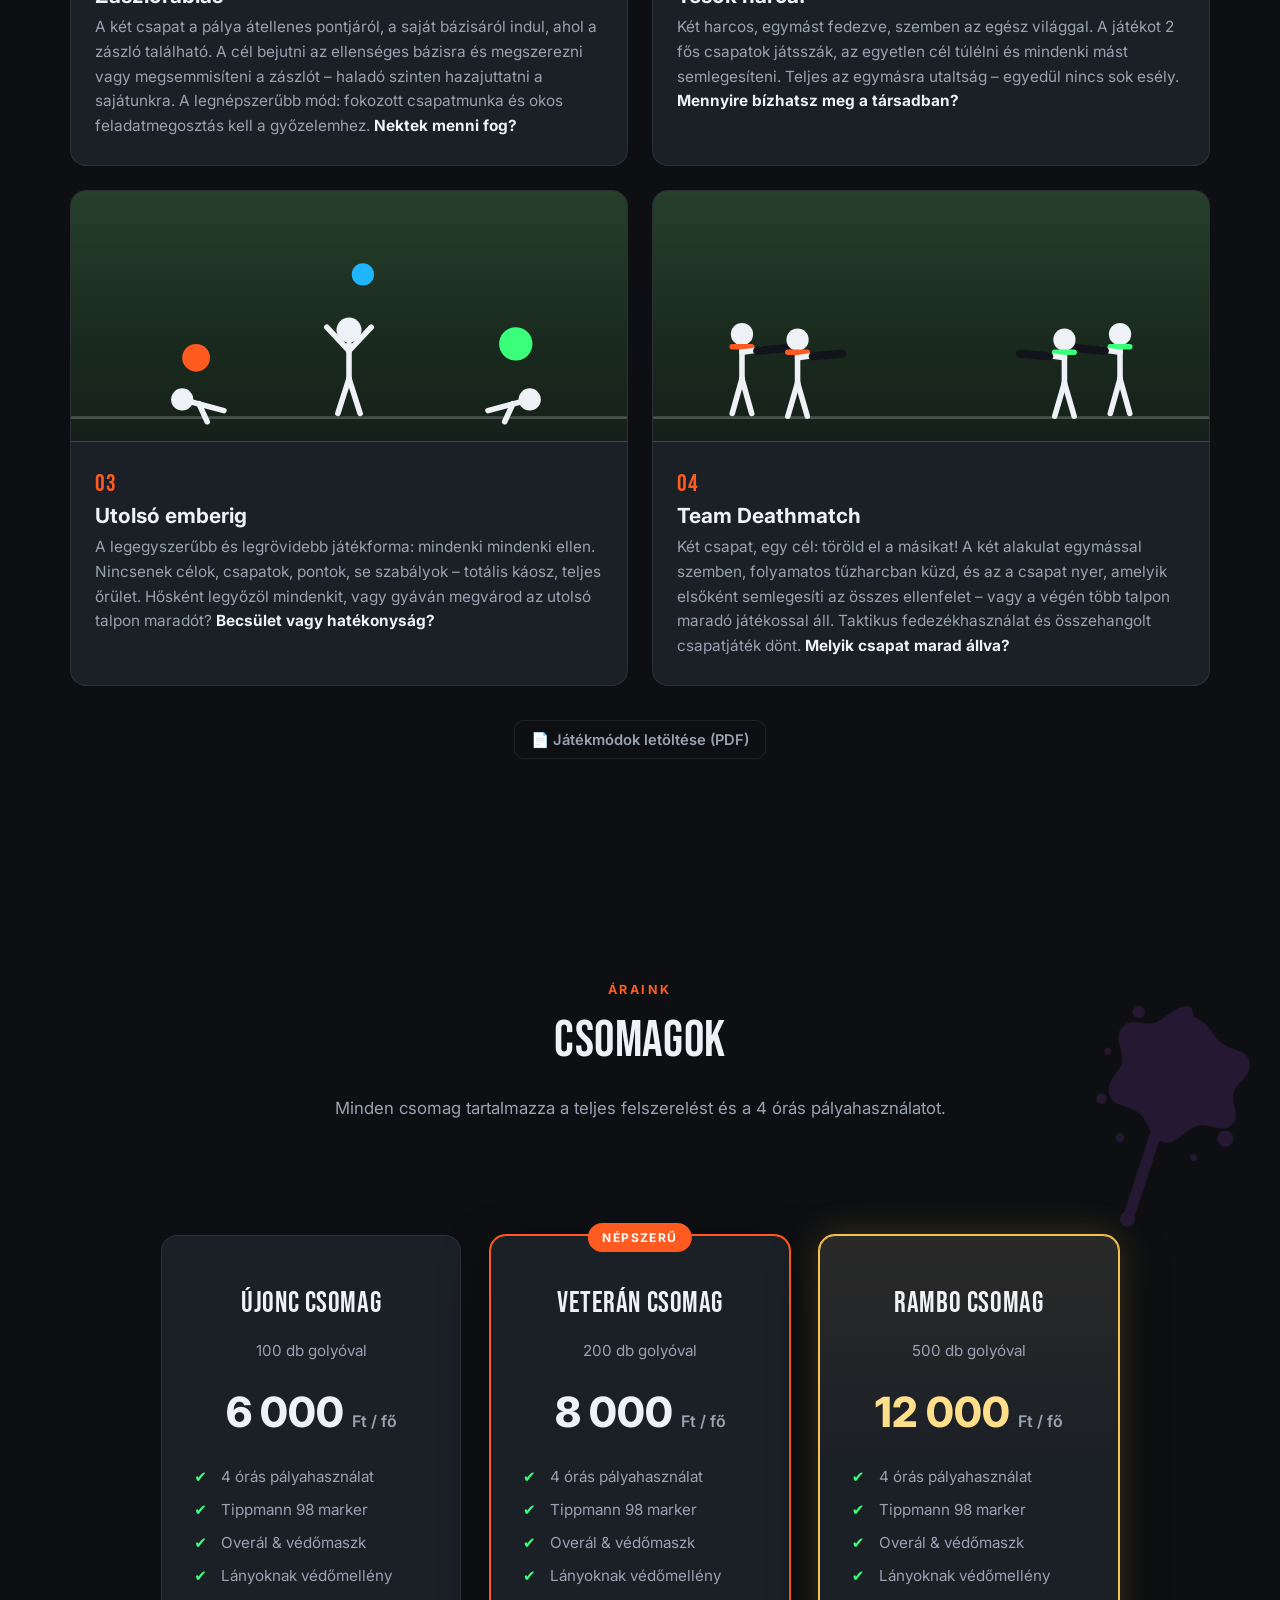
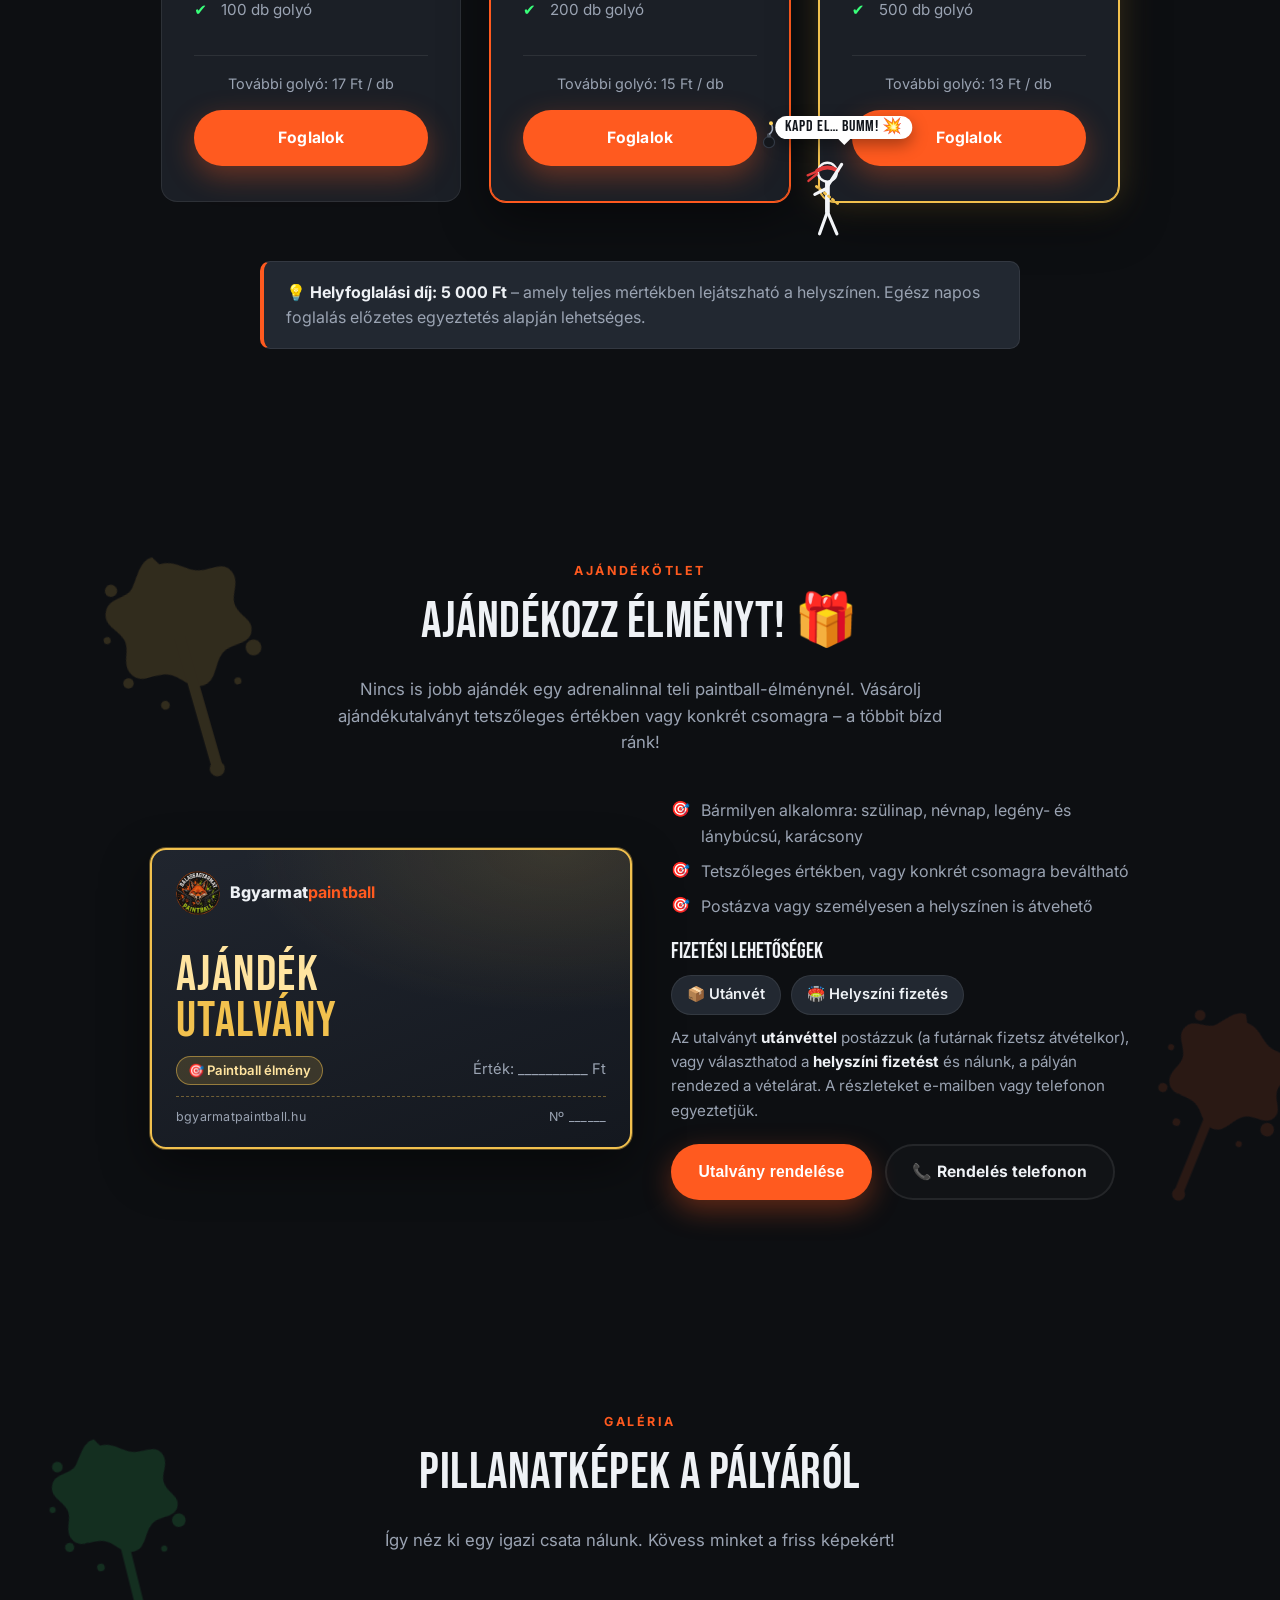
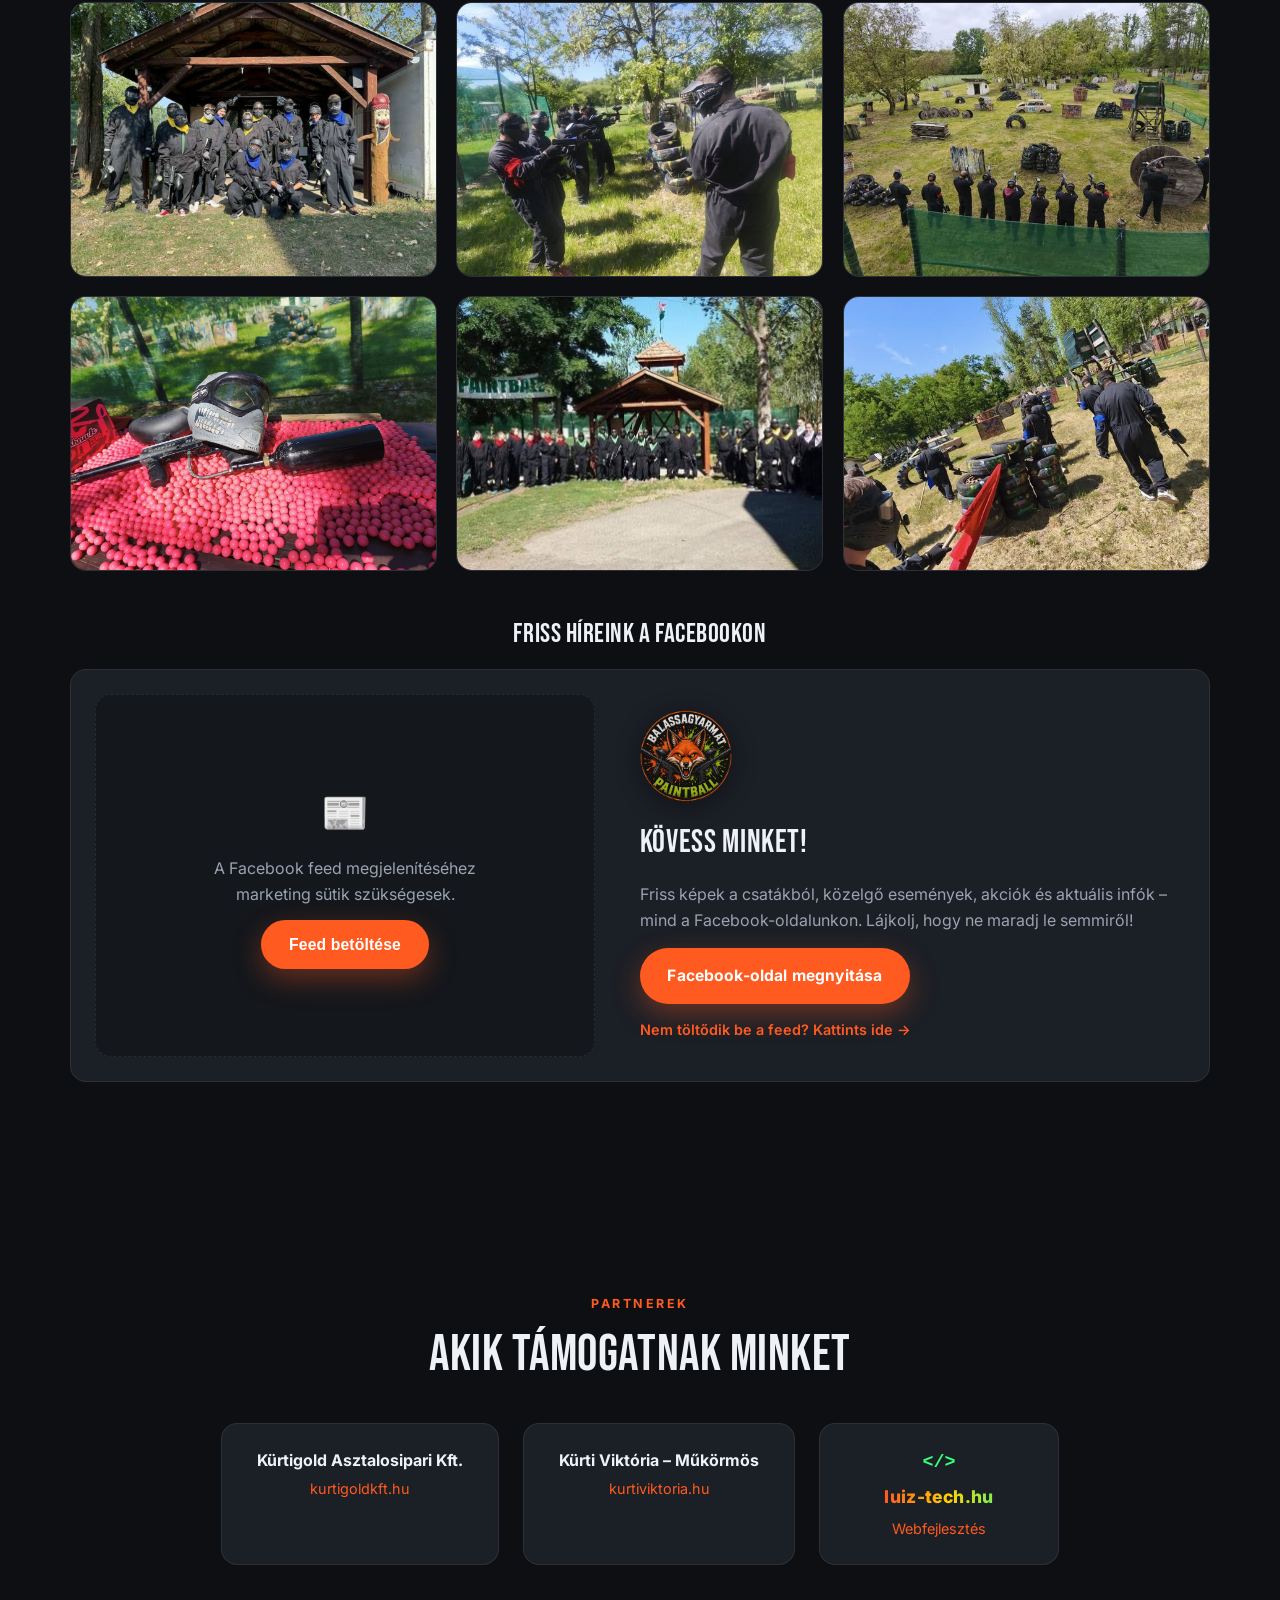
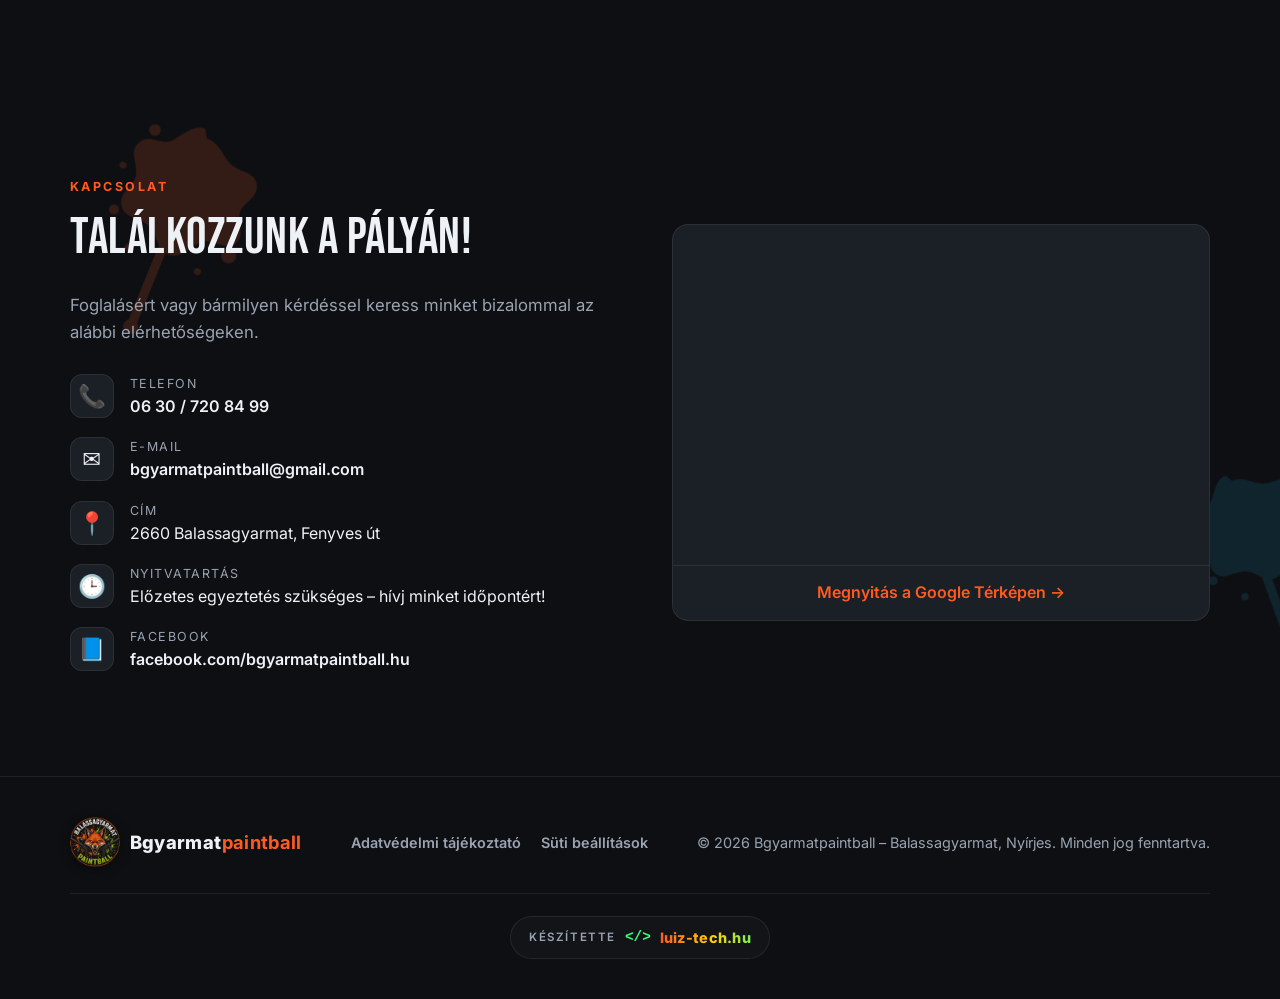
==== commit 4c8d51d9: "Ajándékutalvány: "búcsú" helyett "legény- és lánybúcsú" Az alkalmak felsorolásában a magában álló "b" ====
--- a/index.html
+++ b/index.html
@@ -638,7 +638,7 @@
 
         <div class="voucher-info">
           <ul class="voucher-points">
-            <li>Bármilyen alkalomra: szülinap, névnap, búcsú, karácsony</li>
+            <li>Bármilyen alkalomra: szülinap, névnap, legény- és lánybúcsú, karácsony</li>
             <li>Tetszőleges értékben, vagy konkrét csomagra beváltható</li>
             <li>Postázva vagy személyesen a helyszínen is átvehető</li>
           </ul>
--- a/css/style.css
+++ b/css/style.css
@@ -36,7 +36,11 @@
   -webkit-font-smoothing: antialiased;
   overflow-x: hidden;
 }
-/* Egységes festékfröccsenés-textúra a teljes oldal hátterében */
+/* Egységes festékfröccsenés-textúra a teljes oldal hátterében.
+   A csempe HÉZAGMENTES: minden folt, ami átlógna a csempe szélén, megkapja a
+   másolatát az átellenes oldalon, így az ismétlődésnél nincs levágott él.
+   5 különböző, szabálytalan fröccsenés-alak (kifutó cseppekkel) váltakozik,
+   így az ismétlődés vizuálisan sem tűnik fel. */
 body::before {
   content: "";
   position: fixed;
@@ -47,10 +51,15 @@
   background-image:
     radial-gradient(1100px 700px at 82% -8%, rgba(255,90,31,.10), transparent 60%),
     radial-gradient(900px 650px at 0% 108%, rgba(57,255,122,.07), transparent 55%),
-    url("data:image/svg+xml,<svg xmlns='http://www.w3.org/2000/svg' viewBox='0 0 820 820'><defs><path id='s' d='M100 28c19 0 27 15 41 19s31-3 37 12-9 25-7 39 17 22 9 35-27 4-39 14-15 29-31 29-21-17-35-23-33 3-41-12 7-27 3-41-19-22-11-37 27-6 37-18 17-27 31-27z'/></defs><g><use href='%23s' transform='translate(30 50) scale(1.15)' fill='%23ff5a1f' opacity='.10'/><use href='%23s' transform='translate(560 90) scale(.8)' fill='%2339ff7a' opacity='.08'/><use href='%23s' transform='translate(300 320) scale(1.35)' fill='%231fb6ff' opacity='.07'/><use href='%23s' transform='translate(660 430) scale(.95)' fill='%23ffd400' opacity='.07'/><use href='%23s' transform='translate(90 520) scale(1.05)' fill='%23b14bff' opacity='.08'/><use href='%23s' transform='translate(470 620) scale(1.2)' fill='%23ff5a1f' opacity='.07'/><use href='%23s' transform='translate(720 700) scale(.7)' fill='%23ffffff' opacity='.05'/><use href='%23s' transform='translate(740 290) scale(.75)' fill='%2339ff7a' opacity='.06'/><use href='%23s' transform='translate(180 210) scale(.6)' fill='%23ffd400' opacity='.06'/></g></svg>");
-  background-size: 100% 100%, 100% 100%, 660px 660px;
+    url("data:image/svg+xml,<svg xmlns='http://www.w3.org/2000/svg' viewBox='0 0 1000 1000'><defs><g id='s0'><path d='M46.8 -81.6C55.4 -71.6 55.6 -54.2 61.4 -43.5C67.3 -32.8 80.4 -26.7 81.9 -17.2C83.4 -7.7 62.6 -0.7 70.4 13.5C78.3 27.8 133.8 60.9 129.0 68.1C124.1 75.3 57.5 51.5 41.3 56.7C25.0 61.9 39.6 95.8 31.5 99.2C23.5 102.6 4.6 81.0 -7.0 76.9C-18.7 72.8 -28.2 78.3 -38.5 74.7C-48.8 71.1 -62.7 63.5 -68.8 55.1C-74.8 46.8 -70.8 36.6 -74.7 24.7C-78.7 12.8 -95.5 -7.0 -92.6 -16.3C-89.6 -25.6 -57.8 -13.1 -57.2 -31.2C-56.7 -49.4 -96.3 -120.7 -89.3 -125.2C-82.3 -129.6 -31.7 -61.8 -15.2 -58.2C1.4 -54.6 -0.4 -99.8 9.9 -103.7C20.2 -107.6 38.2 -91.7 46.8 -81.6Z'/><circle cx='-127.8' cy='118.3' r='5.0'/><circle cx='-89.9' cy='112.6' r='10.0'/><circle cx='100.5' cy='94.0' r='5.9'/><circle cx='-117.9' cy='-81.4' r='9.7'/><circle cx='113.4' cy='-33.7' r='6.4'/></g><g id='s1'><path d='M-8.7 -96.7C0.5 -102.5 13.8 -81.1 26.0 -74.1C38.3 -67.1 41.6 -59.2 64.7 -54.5C87.9 -49.8 164.7 -58.6 164.9 -46.0C165.1 -33.4 84.2 4.4 66.0 21.0C47.8 37.6 60.6 42.3 55.7 53.5C50.9 64.8 48.7 82.6 36.7 88.5C24.6 94.5 -2.8 92.9 -16.6 89.1C-30.4 85.2 -22.1 68.4 -46.1 65.4C-70.0 62.3 -160.8 81.9 -160.3 70.8C-159.8 59.8 -21.2 39.8 -43.3 -1.0C-65.4 -41.8 -295.2 -167.5 -292.8 -173.9C-290.5 -180.4 -76.5 -52.4 -29.2 -39.5C18.2 -26.6 -17.9 -90.9 -8.7 -96.7Z'/><circle cx='58.9' cy='101.2' r='9.2'/><circle cx='-89.9' cy='-72.3' r='7.3'/><circle cx='13.1' cy='-126.4' r='9.5'/><circle cx='80.7' cy='-123.3' r='9.9'/><circle cx='23.4' cy='115.0' r='5.9'/></g><g id='s2'><path d='M-13.4 -74.0C2.0 -65.0 0.9 -79.7 13.3 -82.3C25.6 -84.9 54.1 -96.7 60.7 -89.6C67.4 -82.6 51.3 -50.8 53.2 -40.0C55.1 -29.2 65.8 -32.5 72.1 -24.7C78.4 -17.0 92.1 -3.7 91.0 6.4C90.0 16.6 70.6 27.4 65.7 36.3C60.8 45.2 65.7 46.4 61.7 59.9C57.8 73.3 52.1 116.0 41.9 116.9C31.7 117.9 14.1 68.9 0.4 65.6C-13.3 62.2 -31.6 99.1 -40.2 96.9C-48.9 94.6 -47.6 62.3 -51.5 52.2C-55.3 42.2 -59.5 43.8 -63.2 36.5C-66.8 29.1 -63.0 20.1 -73.6 8.3C-84.2 -3.4 -131.0 -26.8 -126.9 -34.2C-122.9 -41.7 -57.4 -19.4 -49.4 -36.4C-41.4 -53.3 -85.0 -129.9 -79.0 -136.2C-73.0 -142.4 -28.8 -82.9 -13.4 -74.0Z'/><circle cx='41.9' cy='152.0' r='4.2'/><circle cx='-152.6' cy='-83.3' r='4.0'/><circle cx='9.8' cy='128.8' r='3.8'/></g><g id='s3'><path d='M8.0 -106.1C20.2 -108.6 41.1 -97.5 48.9 -87.6C56.6 -77.6 48.2 -57.7 54.7 -46.2C61.2 -34.7 82.8 -28.0 87.8 -18.7C92.8 -9.4 86.1 -2.0 84.8 9.6C83.4 21.3 87.4 45.0 79.7 51.2C72.1 57.4 44.6 30.3 38.9 46.8C33.2 63.2 53.9 145.8 45.4 150.0C36.9 154.1 2.0 84.3 -12.1 71.6C-26.1 58.9 -22.3 72.0 -38.8 73.7C-55.3 75.4 -105.3 91.5 -111.0 82.0C-116.7 72.5 -76.8 32.2 -72.9 16.5C-69.1 0.8 -86.5 -1.4 -87.9 -12.2C-89.2 -22.9 -85.6 -37.8 -81.0 -48.0C-76.4 -58.2 -69.7 -69.2 -60.2 -73.3C-50.7 -77.4 -35.5 -67.1 -24.2 -72.5C-12.8 -78.0 -4.2 -103.5 8.0 -106.1Z'/><circle cx='39.6' cy='129.5' r='7.6'/><circle cx='86.3' cy='117.3' r='6.3'/><circle cx='97.0' cy='68.2' r='6.3'/><circle cx='-145.5' cy='-2.3' r='3.9'/><circle cx='-157.9' cy='72.3' r='8.1'/><circle cx='-70.0' cy='140.2' r='6.1'/></g><g id='s4'><path d='M37.6 -65.5C48.0 -62.1 67.6 -65.3 75.7 -58.6C83.7 -52.0 88.2 -36.4 86.1 -25.6C84.0 -14.7 44.4 -20.1 62.9 6.6C81.4 33.3 200.7 127.2 197.1 134.5C193.6 141.8 71.4 56.3 41.7 50.6C12.0 44.9 28.2 92.7 18.8 100.3C9.3 108.0 -5.2 101.0 -15.2 96.4C-25.1 91.8 -33.9 80.8 -40.8 72.6C-47.8 64.4 -47.8 56.2 -56.9 47.3C-66.0 38.4 -88.4 29.2 -95.5 19.1C-102.5 8.9 -104.5 -3.2 -99.2 -13.6C-93.9 -24.0 -70.4 -33.6 -63.7 -43.2C-57.0 -52.9 -66.8 -66.4 -58.7 -71.3C-50.6 -76.3 -27.3 -71.5 -15.3 -72.7C-3.3 -73.9 4.6 -79.8 13.4 -78.6C22.2 -77.4 27.2 -68.8 37.6 -65.5Z'/><circle cx='-157.9' cy='8.9' r='6.4'/><circle cx='11.5' cy='122.4' r='6.6'/><circle cx='-9.9' cy='-115.8' r='4.5'/><circle cx='128.2' cy='-71.9' r='7.1'/><circle cx='-97.0' cy='-77.1' r='6.4'/><circle cx='-121.6' cy='101.3' r='6.7'/></g></defs><use href='%23s1' transform='translate(165 690) rotate(150.5) scale(0.417)' fill='%23ff5a1f' opacity='0.068'/><use href='%23s1' transform='translate(635 479) rotate(170.9) scale(0.577)' fill='%2339ff7a' opacity='0.065'/><use href='%23s1' transform='translate(808 512) rotate(85.0) scale(0.441)' fill='%231fb6ff' opacity='0.044'/><use href='%23s2' transform='translate(505 236) rotate(154.1) scale(0.561)' fill='%23ffd400' opacity='0.043'/><use href='%23s1' transform='translate(3 371) rotate(249.8) scale(0.558)' fill='%23b14bff' opacity='0.06'/><use href='%23s1' transform='translate(1003 371) rotate(249.8) scale(0.558)' fill='%23b14bff' opacity='0.06'/><use href='%23s3' transform='translate(585 69) rotate(12.3) scale(0.472)' fill='%23ffffff' opacity='0.035'/><use href='%23s3' transform='translate(794 232) rotate(233.6) scale(0.494)' fill='%23ff5a1f' opacity='0.088'/><use href='%23s0' transform='translate(233 42) rotate(294.3) scale(0.343)' fill='%2339ff7a' opacity='0.047'/><use href='%23s0' transform='translate(233 1042) rotate(294.3) scale(0.343)' fill='%2339ff7a' opacity='0.047'/><use href='%23s0' transform='translate(998 739) rotate(198.7) scale(0.427)' fill='%231fb6ff' opacity='0.052'/><use href='%23s0' transform='translate(-2 739) rotate(198.7) scale(0.427)' fill='%231fb6ff' opacity='0.052'/><use href='%23s3' transform='translate(125 928) rotate(239.4) scale(0.342)' fill='%23ffd400' opacity='0.049'/><use href='%23s1' transform='translate(453 552) rotate(71.1) scale(0.321)' fill='%23b14bff' opacity='0.066'/><use href='%23s4' transform='translate(969 894) rotate(25.5) scale(0.577)' fill='%23ffffff' opacity='0.039'/><use href='%23s4' transform='translate(969 -106) rotate(25.5) scale(0.577)' fill='%23ffffff' opacity='0.039'/><use href='%23s4' transform='translate(-31 894) rotate(25.5) scale(0.577)' fill='%23ffffff' opacity='0.039'/><use href='%23s4' transform='translate(-31 -106) rotate(25.5) scale(0.577)' fill='%23ffffff' opacity='0.039'/><use href='%23s4' transform='translate(755 763) rotate(72.4) scale(0.532)' fill='%23ff5a1f' opacity='0.088'/><use href='%23s4' transform='translate(581 730) rotate(131.5) scale(0.415)' fill='%2339ff7a' opacity='0.054'/><use href='%23s3' transform='translate(122 476) rotate(174.4) scale(0.389)' fill='%231fb6ff' opacity='0.05'/><use href='%23s0' transform='translate(410 365) rotate(257.8) scale(0.345)' fill='%23ffd400' opacity='0.06'/><use href='%23s0' transform='translate(27 93) rotate(198.2) scale(0.438)' fill='%23b14bff' opacity='0.068'/><use href='%23s0' transform='translate(1027 93) rotate(198.2) scale(0.438)' fill='%23b14bff' opacity='0.068'/><use href='%23s1' transform='translate(718 993) rotate(114.7) scale(0.46)' fill='%23ffffff' opacity='0.045'/><use href='%23s1' transform='translate(718 -7) rotate(114.7) scale(0.46)' fill='%23ffffff' opacity='0.045'/><use href='%23s0' transform='translate(348 927) rotate(61.2) scale(0.351)' fill='%23ff5a1f' opacity='0.07'/><use href='%23s2' transform='translate(961 591) rotate(215.0) scale(0.397)' fill='%2339ff7a' opacity='0.051'/><use href='%23s2' transform='translate(-39 591) rotate(215.0) scale(0.397)' fill='%2339ff7a' opacity='0.051'/><use href='%23s0' transform='translate(258 290) rotate(332.3) scale(0.347)' fill='%231fb6ff' opacity='0.048'/><use href='%23s3' transform='translate(378 710) rotate(246.0) scale(0.405)' fill='%23ffd400' opacity='0.054'/><use href='%23s1' transform='translate(391 145) rotate(356.1) scale(0.414)' fill='%23b14bff' opacity='0.073'/><use href='%23s4' transform='translate(533 908) rotate(124.8) scale(0.304)' fill='%23ffffff' opacity='0.038'/><use href='%23s1' transform='translate(123 240) rotate(88.5) scale(0.562)' fill='%23ff5a1f' opacity='0.077'/><use href='%23s3' transform='translate(651 253) rotate(278.6) scale(0.525)' fill='%2339ff7a' opacity='0.055'/><use href='%23s2' transform='translate(312 480) rotate(92.9) scale(0.315)' fill='%231fb6ff' opacity='0.05'/><use href='%23s3' transform='translate(854 368) rotate(142.0) scale(0.37)' fill='%23ffd400' opacity='0.057'/><use href='%23s1' transform='translate(854 72) rotate(268.5) scale(0.575)' fill='%23b14bff' opacity='0.061'/><use href='%23s1' transform='translate(854 1072) rotate(268.5) scale(0.575)' fill='%23b14bff' opacity='0.061'/><use href='%23s2' transform='translate(699 632) rotate(234.1) scale(0.339)' fill='%23ffffff' opacity='0.044'/><use href='%23s3' transform='translate(255 816) rotate(76.4) scale(0.308)' fill='%23ff5a1f' opacity='0.085'/></svg>");
+  background-size: 100% 100%, 100% 100%, 1300px 1300px;
   background-repeat: no-repeat, no-repeat, repeat;
 }
+@media (max-width: 700px) {
+  /* kisebb csempe mobilon, hogy a foltok arányosak maradjanak a kijelzővel */
+  body::before { background-size: 100% 100%, 100% 100%, 780px 780px; }
+}
+
 img { max-width: 100%; display: block; }
 a { color: inherit; text-decoration: none; }
 h1,h2,h3 { line-height: 1.1; margin: 0 0 .5em; }
@@ -468,8 +477,14 @@
 }
 .pc-arrow:hover { background: var(--orange); border-color: var(--orange); color: #fff; transform: translateY(-2px); }
 .pc-arrow:active { transform: translateY(0) scale(.95); }
-@media (max-width: 700px) {
-  .price-track > .price-card { flex-basis: 82%; max-width: 82%; }
+/* Mobilon a csomagok egymás alatt (nincs görgetős carousel) */
+@media (max-width: 820px) {
+  .price-carousel { max-width: 420px; }
+  .price-viewport { padding: 26px 0 20px; }
+  .price-track { flex-direction: column; align-items: center; }
+  .price-track > .price-card,
+  .price-track.is-carousel > .price-card { flex: 0 0 auto; width: 100%; max-width: 380px; }
+  .price-arrows { display: none !important; }
 }
 
 /* ===== Rambo-figura az arany csomag körül ===== */
